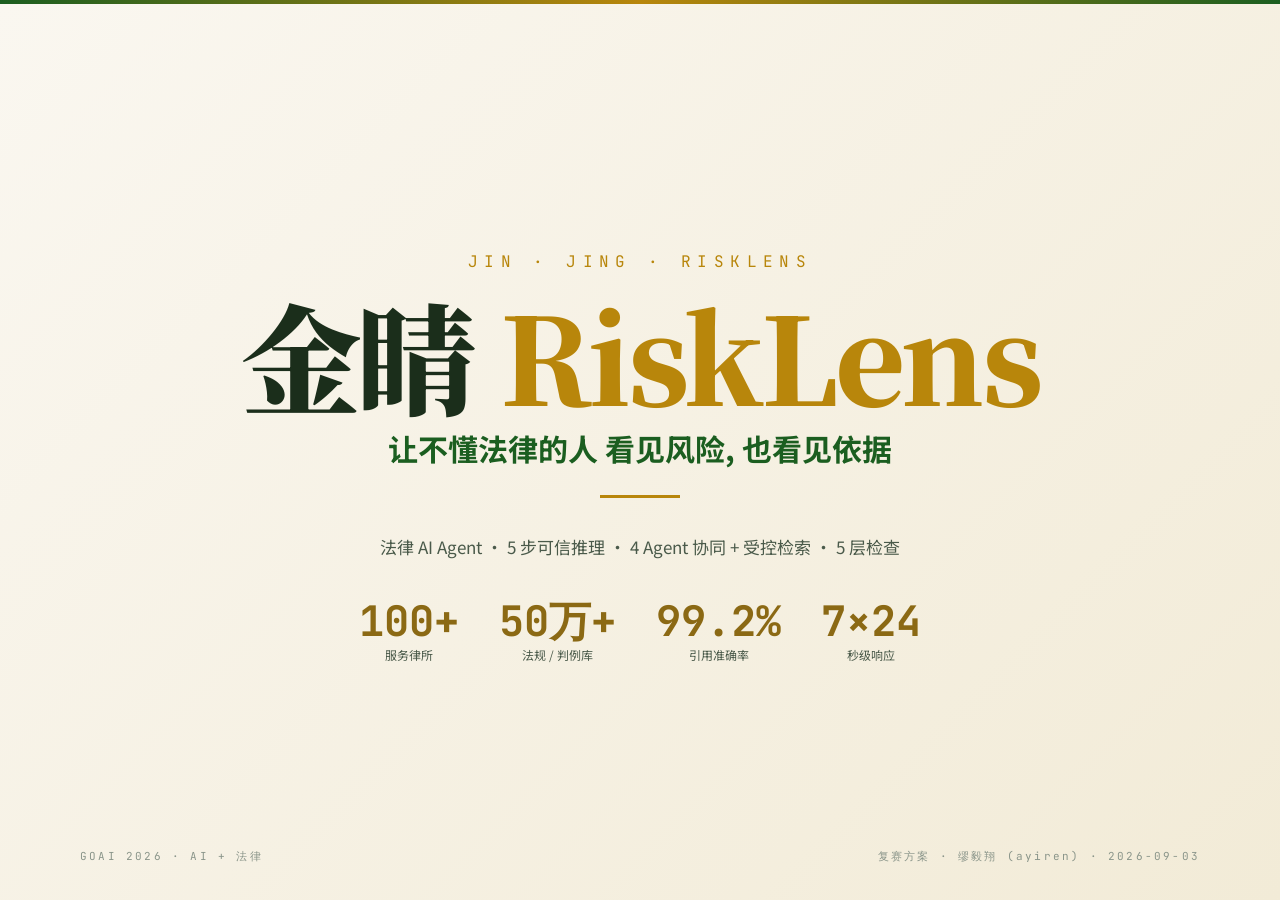
==== demo.html @ cb6c0ad9 "金睛 RiskLens 法律 AI Agent 复赛演示包 v0.2 - 17 屏 demo.html (PPT 风格, 绿金配色, GSAP 滚轮) - demo-final.mp4 (1920x1" ====
<!DOCTYPE html>
<html lang="zh-CN">
<head>
<meta charset="UTF-8">
<meta name="viewport" content="width=device-width, initial-scale=1.0">
<title>金睛 RiskLens · 法律 AI Agent · 复赛演示</title>
<link href="https://fonts.googleapis.com/css2?family=Noto+Sans+SC:wght@300;400;500;700;900&family=Noto+Serif+SC:wght@400;700;900&family=JetBrains+Mono:wght@400;500;700&display=swap" rel="stylesheet">
<style>
:root {
  --bg:        #FAF7F0;
  --bg-2:      #F2EBD7;
  --panel:     #FFFFFF;
  --ink:       #1B2E1B;
  --ink-2:     #4A5A4A;
  --ink-3:     #8A958A;
  --green-d:   #1B5E20;
  --green:     #2E7D32;
  --green-l:   #66BB6A;
  --gold-d:    #8B6914;
  --gold:      #B8860B;
  --gold-l:    #D4A52A;
  --red:       #B71C1C;
  --red-l:     #E53935;
  --rule:      #E5DFC8;
  --rule-s:    #D6CCAB;
}
* { box-sizing: border-box; margin: 0; padding: 0; }
html, body {
  background: var(--bg);
  color: var(--ink);
  font-family: 'Noto Sans SC', sans-serif;
  font-weight: 400;
  overflow-x: hidden;
  line-height: 1.5;
}
.deck {
  width: 100%;
  height: 100vh;
  overflow-y: scroll;
  scroll-snap-type: y mandatory;
}
.slide {
  width: 100%;
  height: 100vh;
  scroll-snap-align: start;
  scroll-snap-stop: always;
  position: relative;
  display: flex;
  flex-direction: column;
  padding: 50px 80px 36px;
  overflow: hidden;
  background: var(--bg);
}
.slide::before {
  content: '';
  position: absolute;
  top: 0; left: 0; right: 0;
  height: 4px;
  background: linear-gradient(90deg, var(--green-d) 0%, var(--gold) 50%, var(--green-d) 100%);
  z-index: 10;
}
.header {
  display: flex;
  justify-content: space-between;
  align-items: center;
  padding-bottom: 14px;
  border-bottom: 1px solid var(--rule);
  margin-bottom: 20px;
  font-family: 'JetBrains Mono', monospace;
  font-size: 12px;
  color: var(--ink-3);
  letter-spacing: 0.15em;
  flex-shrink: 0;
}
.header .brand {
  font-weight: 700;
  color: var(--green-d);
  font-size: 14px;
  letter-spacing: 0.2em;
}
.header .num {
  background: var(--green-d);
  color: var(--gold-l);
  padding: 4px 14px;
  border-radius: 12px;
  font-weight: 700;
}
.title-block {
  margin-bottom: 18px;
  flex-shrink: 0;
}
.eyebrow {
  font-family: 'JetBrains Mono', monospace;
  font-size: 12px;
  color: var(--gold);
  letter-spacing: 0.3em;
  font-weight: 700;
  margin-bottom: 6px;
}
h1.title {
  font-family: 'Noto Serif SC', serif;
  font-weight: 900;
  font-size: 48px;
  line-height: 1.1;
  color: var(--ink);
  letter-spacing: -0.01em;
}
h2.title {
  font-family: 'Noto Serif SC', serif;
  font-weight: 900;
  font-size: 36px;
  line-height: 1.15;
  color: var(--ink);
  letter-spacing: -0.01em;
}
.subtitle {
  font-size: 17px;
  color: var(--ink-2);
  margin-top: 6px;
  font-weight: 400;
}
/* 主内容区：占满剩余空间 */
.content {
  flex: 1;
  display: flex;
  flex-direction: column;
  gap: 14px;
  min-height: 0;
  overflow: hidden;
  height: 100%;
}
.row { display: flex; gap: 14px; flex: 1; min-height: 0; height: 100%; }
.col { flex: 1; display: flex; flex-direction: column; gap: 10px; min-height: 0; }
.card {
  background: var(--panel);
  border: 1px solid var(--rule);
  border-radius: 6px;
  padding: 14px 18px;
  position: relative;
  display: flex;
  flex-direction: column;
  min-height: 0;
}
.card.gold { border-left: 4px solid var(--gold); }
.card.green { border-left: 4px solid var(--green); }
.card.dark { border-left: 4px solid var(--green-d); }
.card-title {
  font-size: 15px;
  font-weight: 700;
  color: var(--ink);
  margin-bottom: 8px;
  display: flex;
  align-items: center;
  gap: 8px;
  flex-shrink: 0;
}
.card-num {
  font-family: 'JetBrains Mono', monospace;
  font-size: 11px;
  font-weight: 700;
  color: var(--gold);
  background: var(--bg-2);
  padding: 2px 8px;
  border-radius: 3px;
}
.text-sm { font-size: 12.5px; color: var(--ink-2); line-height: 1.55; }
.text-xs { font-size: 11.5px; color: var(--ink-3); line-height: 1.5; }
.text-mono { font-family: 'JetBrains Mono', monospace; }
.text-gold { color: var(--gold-d); }
.text-green { color: var(--green-d); }
.text-red { color: var(--red); }
.bold { font-weight: 700; }
.mt-2 { margin-top: 6px; }
.mt-3 { margin-top: 10px; }
.mt-4 { margin-top: 14px; }
table {
  width: 100%;
  border-collapse: collapse;
  font-size: 11.5px;
  flex-shrink: 0;
}
th, td {
  padding: 6px 10px;
  text-align: left;
  border-bottom: 1px solid var(--rule);
}
th {
  background: var(--bg-2);
  color: var(--green-d);
  font-weight: 700;
  font-family: 'JetBrains Mono', monospace;
  font-size: 10.5px;
  letter-spacing: 0.08em;
}
tbody tr:hover { background: var(--bg-2); }
ul.list { list-style: none; }
ul.list li {
  font-size: 12px;
  color: var(--ink-2);
  padding: 3px 0 3px 18px;
  position: relative;
  line-height: 1.5;
}
ul.list li::before {
  content: '◆';
  position: absolute;
  left: 0;
  color: var(--gold);
  font-size: 9px;
  top: 5px;
}
.data-grid {
  display: grid;
  grid-template-columns: repeat(4, 1fr);
  gap: 10px;
}
.data-cell {
  background: var(--bg-2);
  border-radius: 6px;
  padding: 10px 12px;
  text-align: center;
  border-top: 3px solid var(--gold);
}
.data-num {
  font-family: 'JetBrains Mono', monospace;
  font-size: 28px;
  font-weight: 700;
  color: var(--green-d);
  line-height: 1.0;
}
.data-label {
  font-size: 11.5px;
  color: var(--ink-2);
  margin-top: 4px;
}
.data-num.gold { color: var(--gold-d); }
.data-num.red { color: var(--red); }
.pill {
  display: inline-block;
  background: var(--bg-2);
  color: var(--ink);
  font-size: 11px;
  padding: 3px 9px;
  border-radius: 12px;
  border: 1px solid var(--rule-s);
  margin: 2px;
}
.pill.gold { background: var(--gold-l); color: var(--ink); border-color: var(--gold); }
.pill.green { background: var(--green-l); color: white; border-color: var(--green); }
.pill.dark { background: var(--green-d); color: var(--gold-l); border-color: var(--green-d); }
/* Mock 浏览器 */
.mock {
  background: var(--bg);
  border: 1px solid var(--rule);
  border-radius: 6px;
  padding: 0;
  display: flex;
  flex-direction: column;
  flex: 1;
  min-height: 0;
  overflow: hidden;
}
.mock-bar {
  background: var(--bg-2);
  padding: 6px 10px;
  border-bottom: 1px solid var(--rule);
  display: flex;
  gap: 4px;
  align-items: center;
  flex-shrink: 0;
}
.mock-bar .dot { width: 8px; height: 8px; border-radius: 50%; flex-shrink: 0; }
.mock-bar .d1 { background: #FF5F57; }
.mock-bar .d2 { background: #FEBC2E; }
.mock-bar .d3 { background: #28C840; }
.mock-bar .url {
  margin-left: 10px;
  font-family: 'JetBrains Mono', monospace;
  font-size: 10px;
  color: var(--ink-3);
  white-space: nowrap;
  overflow: hidden;
  text-overflow: ellipsis;
}
.mock-body {
  padding: 8px 10px;
  font-size: 10.5px;
  line-height: 1.5;
  flex: 1;
  overflow-y: auto;
}
.mock-row {
  display: flex;
  justify-content: space-between;
  padding: 3px 0;
  border-bottom: 1px dashed var(--rule);
  gap: 8px;
}
.mock-row:last-child { border-bottom: 0; }
.mock-row .label { color: var(--ink-2); flex: 1; }
.mock-row .val { color: var(--gold-d); font-family: 'JetBrains Mono', monospace; font-size: 10px; flex-shrink: 0; }
.mock-quote {
  background: var(--bg-2);
  border-left: 3px solid var(--gold);
  padding: 6px 10px;
  font-size: 10.5px;
  color: var(--ink-2);
  font-style: italic;
  margin: 4px 0;
  line-height: 1.5;
}
.mock-section {
  font-family: 'JetBrains Mono', monospace;
  font-size: 9.5px;
  color: var(--gold-d);
  letter-spacing: 0.2em;
  margin: 4px 0 2px;
  font-weight: 700;
}
/* SVG 图表通用 */
.chart-card {
  background: var(--panel);
  border: 1px solid var(--rule);
  border-radius: 6px;
  padding: 12px 14px;
  display: flex;
  flex-direction: column;
  min-height: 0;
}
.chart-card h4 {
  font-size: 13px;
  font-weight: 700;
  color: var(--ink);
  margin-bottom: 8px;
}
.chart-svg-wrap {
  flex: 1;
  min-height: 0;
  display: flex;
  align-items: center;
  justify-content: center;
}
.chart-svg-wrap svg { width: 100%; height: 100%; max-height: 220px; }
/* ============== Slide 1 封面 ============== */
.cover {
  background: linear-gradient(135deg, var(--bg) 0%, var(--bg-2) 100%);
  display: flex;
  flex-direction: column;
  justify-content: center;
  align-items: center;
  text-align: center;
}
.cover-logo {
  font-family: 'JetBrains Mono', monospace;
  font-size: 16px;
  color: var(--gold);
  letter-spacing: 0.4em;
  margin-bottom: 20px;
}
.cover-title {
  font-family: 'Noto Serif SC', serif;
  font-weight: 900;
  font-size: 120px;
  color: var(--ink);
  line-height: 1.0;
  letter-spacing: -0.03em;
}
.cover-title .gold { color: var(--gold); }
.cover-sub {
  font-size: 30px;
  color: var(--green-d);
  margin-top: 12px;
  font-weight: 700;
}
.cover-tag {
  font-size: 17px;
  color: var(--ink-2);
  margin-top: 12px;
  max-width: 760px;
}
.cover-metrics {
  display: flex;
  gap: 40px;
  margin-top: 40px;
}
.cover-metric {
  text-align: center;
}
.cover-metric .n {
  font-family: 'JetBrains Mono', monospace;
  font-size: 42px;
  font-weight: 700;
  color: var(--gold-d);
  line-height: 1.0;
}
.cover-metric .l {
  font-size: 12px;
  color: var(--ink-2);
  margin-top: 4px;
}
.cover-meta {
  position: absolute;
  bottom: 36px;
  left: 80px;
  right: 80px;
  display: flex;
  justify-content: space-between;
  font-family: 'JetBrains Mono', monospace;
  font-size: 11px;
  color: var(--ink-3);
  letter-spacing: 0.2em;
}
.cover-divider {
  width: 80px;
  height: 3px;
  background: var(--gold);
  margin: 24px auto;
}
.scroll-hint {
  position: absolute;
  bottom: 6px;
  left: 50%;
  transform: translateX(-50%);
  font-family: 'JetBrains Mono', monospace;
  font-size: 10px;
  color: var(--ink-3);
  letter-spacing: 0.3em;
  animation: bounce 1.5s infinite;
}
@keyframes bounce {
  0%, 100% { transform: translate(-50%, 0); }
  50% { transform: translate(-50%, 6px); }
}
/* ============== Slide 2 目录 ============== */
.toc-grid {
  display: grid;
  grid-template-columns: repeat(2, 1fr);
  gap: 16px;
  flex: 1;
  align-content: center;
}
.toc-card {
  background: var(--panel);
  border: 1px solid var(--rule);
  border-radius: 8px;
  padding: 18px 22px;
  cursor: pointer;
  transition: all 0.2s;
  position: relative;
  overflow: hidden;
}
.toc-card:hover {
  border-color: var(--gold);
  box-shadow: 0 4px 16px rgba(184, 134, 11, 0.15);
}
.toc-card::before {
  content: '';
  position: absolute;
  left: 0; top: 0; bottom: 0;
  width: 4px;
  background: var(--gold);
}
.toc-num {
  font-family: 'JetBrains Mono', monospace;
  font-size: 11px;
  color: var(--gold-d);
  letter-spacing: 0.3em;
  font-weight: 700;
  margin-bottom: 6px;
}
.toc-title {
  font-family: 'Noto Serif SC', serif;
  font-size: 24px;
  font-weight: 900;
  color: var(--ink);
  margin-bottom: 6px;
}
.toc-items {
  display: flex;
  flex-wrap: wrap;
  gap: 5px;
  margin-top: 8px;
}
/* ============== Slide 3 三大场景 ============== */
.scenario-row {
  display: grid;
  grid-template-columns: repeat(3, 1fr);
  gap: 14px;
  flex: 1;
  min-height: 0;
  align-self: stretch;
  height: 100%;
}
.scenario-card {
  background: var(--panel);
  border: 1px solid var(--rule);
  border-radius: 8px;
  padding: 16px 18px;
  display: flex;
  flex-direction: column;
  position: relative;
  border-top: 4px solid var(--green-d);
  height: 100%;
  overflow: hidden;
}
.scenario-card .label {
  font-family: 'JetBrains Mono', monospace;
  font-size: 10.5px;
  letter-spacing: 0.2em;
  color: var(--gold-d);
  font-weight: 700;
  margin-bottom: 4px;
}
.scenario-card h3 {
  font-family: 'Noto Serif SC', serif;
  font-size: 19px;
  font-weight: 900;
  color: var(--ink);
  margin-bottom: 4px;
}
.scenario-card .who {
  font-size: 11.5px;
  color: var(--ink-2);
  font-style: italic;
  margin-bottom: 6px;
}
.scenario-card .pain {
  font-size: 11.5px;
  color: var(--red);
  padding: 5px 8px;
  background: rgba(183, 28, 28, 0.06);
  border-radius: 4px;
  margin-bottom: 5px;
}
.scenario-card .we {
  font-size: 11.5px;
  color: var(--ink);
  padding: 5px 8px;
  background: rgba(46, 125, 50, 0.06);
  border-radius: 4px;
  margin-bottom: 5px;
}
.scenario-card .result {
  font-size: 12px;
  color: var(--gold-d);
  font-weight: 700;
  margin-top: auto;
  padding-top: 6px;
  border-top: 1px dashed var(--rule);
}
.scenario-card .data-row {
  display: grid;
  grid-template-columns: repeat(3, 1fr);
  gap: 6px;
  margin-top: 8px;
}
.scenario-card .data-cell-mini {
  background: var(--bg-2);
  border-radius: 4px;
  padding: 6px 8px;
  text-align: center;
  border-top: 2px solid var(--gold);
}
.scenario-card .data-cell-mini .n {
  font-family: 'JetBrains Mono', monospace;
  font-size: 16px;
  font-weight: 700;
  color: var(--green-d);
  line-height: 1.0;
}
.scenario-card .data-cell-mini .l {
  font-size: 10px;
  color: var(--ink-2);
  margin-top: 2px;
}
.scenario-card .examples {
  margin-top: 8px;
  font-size: 10.5px;
  color: var(--ink-2);
  line-height: 1.5;
  padding: 6px 8px;
  background: var(--bg);
  border-radius: 4px;
  border-left: 2px solid var(--gold);
}
.scenario-card .examples b { color: var(--green-d); }
.scenario-card .mini-chart {
  margin-top: 8px;
  background: var(--bg);
  border: 1px solid var(--rule);
  border-radius: 4px;
  padding: 6px 8px 4px;
  flex: 1;
  min-height: 0;
  display: flex;
  flex-direction: column;
}
.scenario-card .mini-chart-title {
  font-family: 'JetBrains Mono', monospace;
  font-size: 8.5px;
  color: var(--gold-d);
  letter-spacing: 0.05em;
  font-weight: 700;
  margin-bottom: 2px;
}
.scenario-card .mini-chart-info {
  margin-top: 4px;
  padding-top: 4px;
  border-top: 1px dashed var(--rule);
  font-size: 9.5px;
  color: var(--ink-2);
  line-height: 1.5;
  flex: 1;
  min-height: 0;
  display: flex;
  flex-direction: column;
  justify-content: center;
}
/* ============== Slide 4-6 场景详情 ============== */
.scene-grid {
  display: grid;
  grid-template-columns: 1fr 1.1fr 1fr;
  gap: 12px;
  flex: 1;
  min-height: 0;
  height: 100%;
}
.scene-panel {
  background: var(--panel);
  border: 1px solid var(--rule);
  border-radius: 8px;
  padding: 12px 14px;
  overflow-y: auto;
  display: flex;
  flex-direction: column;
}
.scene-panel.gold { border-top: 3px solid var(--gold); }
.scene-panel.green { border-top: 3px solid var(--green-d); }
.scene-panel .ph {
  font-family: 'JetBrains Mono', monospace;
  font-size: 10.5px;
  letter-spacing: 0.2em;
  color: var(--gold-d);
  font-weight: 700;
  margin-bottom: 6px;
  flex-shrink: 0;
}
.scene-panel h4 {
  font-size: 14px;
  font-weight: 700;
  color: var(--ink);
  margin-bottom: 8px;
  flex-shrink: 0;
}
/* ============== Slide 7 Agent 协同 ============== */
.agent-list {
  display: flex;
  flex-direction: column;
  gap: 6px;
  flex: 1;
  min-height: 0;
  overflow-y: auto;
  height: 100%;
}
.agent-row {
  display: grid;
  grid-template-columns: 50px 1fr 1.5fr 1.1fr;
  gap: 10px;
  align-items: center;
  padding: 8px 12px;
  background: var(--panel);
  border: 1px solid var(--rule);
  border-left: 4px solid var(--green-d);
  border-radius: 6px;
}
.agent-row.output { border-left-color: var(--gold); background: linear-gradient(90deg, #FFF8E0 0%, #FAF7F0 100%); }
.agent-num {
  font-family: 'JetBrains Mono', monospace;
  font-size: 18px;
  font-weight: 700;
  color: var(--gold-d);
  text-align: center;
  line-height: 1;
}
.agent-name {
  font-size: 13.5px;
  font-weight: 700;
  color: var(--ink);
  line-height: 1.2;
}
.agent-name small {
  display: block;
  font-size: 10.5px;
  font-weight: 400;
  color: var(--ink-3);
  margin-top: 2px;
}
.agent-flow {
  font-size: 11px;
  color: var(--ink-2);
  line-height: 1.4;
}
.agent-flow b { color: var(--green-d); }
.agent-check { display: flex; flex-wrap: wrap; gap: 3px; }
/* ============== Slide 8 为什么 ============== */
.why-grid {
  display: grid;
  grid-template-columns: 1fr 1fr;
  gap: 14px;
  flex: 1;
  min-height: 0;
  height: 100%;
}
.why-card {
  background: var(--panel);
  border-radius: 8px;
  padding: 16px 18px;
  border-top: 4px solid;
  overflow-y: auto;
}
.why-card.bad { border-color: var(--red); background: linear-gradient(180deg, #FFF5F5 0%, var(--panel) 30%); }
.why-card.good { border-color: var(--green-d); background: linear-gradient(180deg, #F1F8E9 0%, var(--panel) 30%); }
.why-card h3 {
  font-family: 'Noto Serif SC', serif;
  font-size: 18px;
  font-weight: 900;
  margin-bottom: 10px;
}
.why-card.bad h3 { color: var(--red); }
.why-card.good h3 { color: var(--green-d); }
.why-row {
  display: grid;
  grid-template-columns: 1fr 90px;
  gap: 8px;
  padding: 6px 0;
  border-bottom: 1px solid var(--rule);
  align-items: center;
  font-size: 12px;
}
.why-row:last-child { border-bottom: 0; }
.why-num {
  font-family: 'JetBrains Mono', monospace;
  font-weight: 700;
  text-align: right;
  font-size: 16px;
}
.why-card.bad .why-num { color: var(--red); }
.why-card.good .why-num { color: var(--green-d); }
.why-extra {
  font-size: 11px;
  color: var(--ink-3);
  font-style: italic;
  margin-top: 8px;
  padding-top: 8px;
  border-top: 1px dashed var(--rule);
  line-height: 1.5;
}
/* ============== Slide 9 技术栈 ============== */
.stack-grid {
  display: grid;
  grid-template-columns: repeat(3, 1fr);
  gap: 12px;
  flex: 1;
  min-height: 0;
  align-content: start;
  height: 100%;
}
.stack-card {
  background: var(--panel);
  border: 1px solid var(--rule);
  border-radius: 6px;
  padding: 12px 14px;
  border-top: 3px solid var(--green-d);
  display: flex;
  flex-direction: column;
}
.stack-cat {
  font-family: 'JetBrains Mono', monospace;
  font-size: 10px;
  color: var(--gold-d);
  letter-spacing: 0.3em;
  font-weight: 700;
  margin-bottom: 4px;
}
.stack-name {
  font-size: 14px;
  font-weight: 700;
  color: var(--ink);
  margin-bottom: 4px;
}
.stack-meta {
  font-size: 10.5px;
  color: var(--ink-2);
  line-height: 1.5;
  margin-bottom: 6px;
  flex: 1;
}
.stack-meta b { color: var(--green-d); }
/* ============== Slide 10 安全边界 ============== */
.safety-grid {
  display: grid;
  grid-template-columns: 1fr 1fr 1fr;
  gap: 12px;
  flex: 1;
  min-height: 0;
  height: 100%;
}
.safety-block {
  background: var(--panel);
  border: 1px solid var(--rule);
  border-radius: 6px;
  padding: 14px 16px;
  display: flex;
  flex-direction: column;
}
.safety-block.bad { border-top: 3px solid var(--red); }
.safety-block.good { border-top: 3px solid var(--green-d); }
.safety-block .head {
  font-family: 'JetBrains Mono', monospace;
  font-size: 10.5px;
  color: var(--gold-d);
  letter-spacing: 0.2em;
  font-weight: 700;
  margin-bottom: 6px;
}
.safety-block h3 {
  font-size: 14px;
  font-weight: 700;
  margin-bottom: 10px;
}
.safety-block.bad h3 { color: var(--red); }
.safety-block.good h3 { color: var(--green-d); }
.safety-list { list-style: none; flex: 1; }
.safety-list li {
  font-size: 11.5px;
  padding: 3px 0 3px 16px;
  position: relative;
  line-height: 1.5;
  color: var(--ink-2);
}
.safety-list li::before {
  content: '◆';
  position: absolute;
  left: 0;
  font-size: 8px;
  top: 5px;
}
.safety-block.bad .safety-list li::before { color: var(--red); }
.safety-block.good .safety-list li::before { color: var(--green-d); }
/* ============== Slide 11 竞品对比 ============== */
.compete-grid {
  display: grid;
  grid-template-columns: 1.4fr 1fr;
  gap: 14px;
  flex: 1;
  min-height: 0;
  height: 100%;
}
.compete-table {
  background: var(--panel);
  border: 1px solid var(--rule);
  border-radius: 6px;
  overflow: auto;
  display: flex;
  flex-direction: column;
}
.compete-table table { flex-shrink: 0; }
.compete-table th {
  background: var(--green-d);
  color: var(--gold-l);
  font-size: 11px;
  padding: 8px 10px;
}
.compete-table th.gold { background: var(--gold); color: var(--ink); }
.compete-table td { font-size: 11.5px; padding: 6px 10px; }
.compete-table td.ours {
  background: rgba(184, 134, 11, 0.10);
  color: var(--ink);
  font-weight: 700;
}
.compete-table td.center { text-align: center; }
.score-pill {
  display: inline-block;
  font-family: 'JetBrains Mono', monospace;
  font-size: 10px;
  font-weight: 700;
  padding: 2px 8px;
  border-radius: 10px;
  background: var(--bg-2);
  color: var(--ink-2);
}
.score-pill.h { background: var(--green-d); color: var(--gold-l); }
.score-pill.m { background: var(--gold-l); color: var(--ink); }
.score-pill.l { background: var(--red-l); color: white; }
.radar-card {
  background: var(--panel);
  border: 1px solid var(--rule);
  border-radius: 6px;
  padding: 14px;
  display: flex;
  flex-direction: column;
}
.radar-card h4 {
  font-size: 13px;
  font-weight: 700;
  color: var(--ink);
  margin-bottom: 8px;
  text-align: center;
}
.radar-card .legend {
  display: flex;
  justify-content: center;
  gap: 12px;
  margin-top: 8px;
  font-size: 10px;
  color: var(--ink-2);
}
.radar-card .legend span { display: flex; align-items: center; gap: 4px; }
.radar-card .legend .dot { width: 10px; height: 10px; border-radius: 2px; }
/* ============== Slide 12 优势汇总 ============== */
.advantages {
  display: flex;
  flex-direction: column;
  padding: 50px 90px 36px;
  background: linear-gradient(135deg, #FAF7F0 0%, #F2EBD7 100%);
}
.adv-grid {
  flex: 1;
  display: grid;
  grid-template-columns: 1fr 1fr;
  gap: 16px 32px;
  align-content: center;
  margin-top: 16px;
}
.adv-row {
  display: flex;
  align-items: baseline;
  flex-wrap: wrap;
  gap: 8px;
  padding: 14px 0;
  border-bottom: 1px solid var(--rule);
}
.adv-pre {
  font-family: 'Noto Sans SC', sans-serif;
  font-weight: 400;
  color: var(--ink-3);
  font-size: 18px;
}
.adv-neg {
  font-family: 'Noto Serif SC', serif;
  font-weight: 700;
  color: var(--ink-2);
  text-decoration: line-through;
  text-decoration-color: var(--red);
  text-decoration-thickness: 2px;
  font-size: 22px;
}
.adv-post {
  font-family: 'Noto Sans SC', sans-serif;
  font-weight: 500;
  color: var(--ink-2);
  font-size: 18px;
}
.adv-pos {
  font-family: 'Noto Serif SC', serif;
  font-weight: 900;
  color: var(--green-d);
  font-size: 30px;
}
.adv-pos.gold { color: var(--gold-d); }
.adv-pos.xl { font-size: 46px; }
.adv-pos.l { font-size: 38px; }
.adv-num {
  font-family: 'JetBrains Mono', monospace;
  font-weight: 700;
  color: var(--gold-d);
  font-size: 24px;
  background: var(--bg-2);
  padding: 2px 10px;
  border-radius: 4px;
  margin: 0 6px;
}
/* ============== Slide 13 易用性 ============== */
.usability-grid {
  display: grid;
  grid-template-columns: 1fr 1.2fr;
  gap: 14px;
  flex: 1;
  min-height: 0;
  height: 100%;
}
.usability-info {
  background: var(--panel);
  border: 1px solid var(--rule);
  border-radius: 6px;
  padding: 14px 18px;
  border-left: 4px solid var(--green-d);
  display: flex;
  flex-direction: column;
  overflow-y: auto;
}
.usability-info h3 {
  font-size: 16px;
  font-weight: 700;
  color: var(--ink);
  margin: 6px 0;
}
.usability-info p {
  font-size: 11.5px;
  color: var(--ink-2);
  line-height: 1.6;
  margin-bottom: 6px;
}
.usability-templates {
  background: var(--panel);
  border: 1px solid var(--rule);
  border-radius: 6px;
  padding: 14px 18px;
  display: flex;
  flex-direction: column;
}
.usability-templates h4 {
  font-family: 'JetBrains Mono', monospace;
  font-size: 10.5px;
  color: var(--gold-d);
  letter-spacing: 0.2em;
  font-weight: 700;
  margin-bottom: 8px;
}
/* ============== Slide 14-15 评委建议 ============== */
.judge-grid {
  display: grid;
  grid-template-columns: 1fr 1fr 1fr;
  gap: 14px;
  flex: 1;
  min-height: 0;
  height: 100%;
}
.judge-quote-card {
  background: linear-gradient(135deg, #FFF8E0 0%, #FAF7F0 100%);
  border: 1px solid var(--gold);
  border-radius: 6px;
  padding: 14px 18px;
  border-left: 4px solid var(--gold);
  display: flex;
  flex-direction: column;
}
.judge-quote-card .who {
  font-family: 'JetBrains Mono', monospace;
  font-size: 10.5px;
  color: var(--gold-d);
  letter-spacing: 0.2em;
  font-weight: 700;
  margin-bottom: 6px;
}
.judge-quote-card .text {
  font-size: 14px;
  font-weight: 700;
  color: var(--ink);
  line-height: 1.5;
  font-style: italic;
  padding-left: 14px;
  border-left: 3px solid var(--gold);
  flex: 1;
}
.judge-fix-card {
  background: var(--panel);
  border: 1px solid var(--rule);
  border-radius: 6px;
  padding: 12px 16px;
  display: flex;
  flex-direction: column;
  border-top: 3px solid var(--green-d);
}
.judge-fix-card h4 {
  font-family: 'JetBrains Mono', monospace;
  font-size: 10.5px;
  color: var(--green-d);
  letter-spacing: 0.2em;
  font-weight: 700;
  margin-bottom: 8px;
}
.judge-fix-card ol {
  margin-left: 20px;
  flex: 1;
}
.judge-fix-card li {
  font-size: 11px;
  color: var(--ink-2);
  line-height: 1.45;
  margin-bottom: 3px;
}
.judge-fix-card li b { color: var(--green-d); }
.judge-data-card {
  background: var(--panel);
  border: 1px solid var(--rule);
  border-radius: 6px;
  padding: 12px 16px;
  display: flex;
  flex-direction: column;
  border-top: 3px solid var(--gold);
}
.judge-data-card h4 {
  font-family: 'JetBrains Mono', monospace;
  font-size: 10.5px;
  color: var(--gold-d);
  letter-spacing: 0.2em;
  font-weight: 700;
  margin-bottom: 8px;
}
/* ============== Slide 16 盲测 ============== */
.blind-grid {
  display: grid;
  grid-template-columns: 1fr 1.2fr;
  gap: 14px;
  flex: 1;
  min-height: 0;
  height: 100%;
}
.blind-case {
  background: var(--panel);
  border: 1px solid var(--rule);
  border-radius: 6px;
  padding: 14px 18px;
  border-left: 4px solid var(--gold);
  font-family: 'JetBrains Mono', monospace;
  font-size: 11px;
  line-height: 1.7;
  display: flex;
  flex-direction: column;
  overflow-y: auto;
}
.blind-case .key { color: var(--green-d); font-weight: 700; }
.blind-case .quote {
  font-family: 'Noto Sans SC', sans-serif;
  font-size: 11.5px;
  font-style: italic;
  background: var(--bg-2);
  padding: 6px 10px;
  border-left: 3px solid var(--gold);
  margin: 5px 0;
  color: var(--ink-2);
}
.blind-case .method {
  font-family: 'Noto Sans SC', sans-serif;
  font-size: 10.5px;
  color: var(--ink-3);
  margin-top: auto;
  padding-top: 8px;
  border-top: 1px dashed var(--rule);
  line-height: 1.5;
}
.blind-result {
  display: flex;
  flex-direction: column;
  gap: 10px;
}
.blind-score-card {
  background: linear-gradient(135deg, #FFF8E0 0%, var(--panel) 100%);
  border: 2px solid var(--gold);
  border-radius: 8px;
  padding: 18px 24px;
  text-align: center;
  display: flex;
  align-items: center;
  gap: 24px;
}
.blind-score {
  font-family: 'Noto Serif SC', serif;
  font-size: 88px;
  font-weight: 900;
  line-height: 1.0;
  background: linear-gradient(135deg, var(--gold-d) 0%, var(--green-d) 100%);
  -webkit-background-clip: text;
  -webkit-text-fill-color: transparent;
  background-clip: text;
  flex-shrink: 0;
}
.blind-score-meta {
  text-align: left;
  flex: 1;
}
.blind-score-meta .big {
  font-size: 20px;
  font-weight: 700;
  color: var(--ink);
  margin-bottom: 4px;
}
.blind-score-meta .sub {
  font-family: 'JetBrains Mono', monospace;
  font-size: 11px;
  color: var(--ink-2);
  letter-spacing: 0.15em;
  line-height: 1.5;
}
.blind-detail {
  background: var(--panel);
  border: 1px solid var(--rule);
  border-radius: 6px;
  padding: 14px 18px;
  flex: 1;
  min-height: 280px;
  display: flex;
  flex-direction: column;
  justify-content: space-between;
  overflow: hidden;
}
.blind-detail .row {
  display: flex;
  justify-content: space-between;
  align-items: center;
  padding: 4px 0;
  border-bottom: 1px dashed var(--rule);
  font-size: 12px;
  gap: 12px;
  line-height: 1.4;
}
.blind-detail .row:last-child { border-bottom: 0; }
.blind-detail .row b { color: var(--gold-d); }
/* ============== Slide 17 总结 ============== */
.summary {
  background: linear-gradient(135deg, var(--green-d) 0%, #0F1A0F 100%);
  color: white;
  display: flex;
  flex-direction: column;
  justify-content: center;
  align-items: center;
  text-align: center;
}
.summary::before {
  background: linear-gradient(90deg, var(--gold-l) 0%, white 50%, var(--gold-l) 100%);
}
.summary .logo {
  font-family: 'JetBrains Mono', monospace;
  font-size: 14px;
  color: var(--gold-l);
  letter-spacing: 0.4em;
  margin-bottom: 14px;
}
.summary h1 {
  font-family: 'Noto Serif SC', serif;
  font-weight: 900;
  font-size: 110px;
  color: white;
  line-height: 1.0;
  letter-spacing: -0.03em;
}
.summary h1 .gold { color: var(--gold-l); }
.summary .tag {
  font-size: 24px;
  color: var(--gold-l);
  margin-top: 14px;
  font-weight: 700;
}
.summary .desc {
  font-size: 15px;
  color: rgba(255,255,255,0.85);
  margin-top: 14px;
  max-width: 860px;
  line-height: 1.6;
}
.summary-divider {
  width: 60px;
  height: 3px;
  background: var(--gold-l);
  margin: 28px auto;
}
.summary-cta {
  display: inline-block;
  background: var(--gold);
  color: var(--ink);
  font-family: 'JetBrains Mono', monospace;
  font-size: 17px;
  font-weight: 700;
  letter-spacing: 0.15em;
  padding: 14px 36px;
  border-radius: 4px;
  text-decoration: none;
  border: 2px solid var(--gold-l);
}
.summary-cta:hover { background: var(--gold-l); }
.summary-meta {
  position: absolute;
  bottom: 36px;
  left: 80px;
  right: 80px;
  display: flex;
  justify-content: space-between;
  font-family: 'JetBrains Mono', monospace;
  font-size: 11px;
  color: rgba(255,255,255,0.6);
  letter-spacing: 0.2em;
}
</style>
</head>
<body>

<main class="deck" id="deck">

  <!-- ============ Slide 1 封面 ============ -->
  <section class="slide cover" data-slide="1">
    <div class="cover-logo">JIN · JING · RISKLENS</div>
    <h1 class="cover-title">金睛 <span class="gold">RiskLens</span></h1>
    <div class="cover-sub">让不懂法律的人  看见风险,  也看见依据</div>
    <div class="cover-divider"></div>
    <div class="cover-tag">法律 AI Agent  ·  5 步可信推理  ·  4 Agent 协同 + 受控检索  ·  5 层检查</div>
    <div class="cover-metrics">
      <div class="cover-metric"><div class="n">100+</div><div class="l">服务律所</div></div>
      <div class="cover-metric"><div class="n">50万+</div><div class="l">法规 / 判例库</div></div>
      <div class="cover-metric"><div class="n">99.2%</div><div class="l">引用准确率</div></div>
      <div class="cover-metric"><div class="n">7×24</div><div class="l">秒级响应</div></div>
    </div>
    <div class="cover-meta">
      <span>GOAI 2026 · AI + 法律</span>
      <span>复赛方案 · 缪毅翔 (ayiren) · 2026-09-03</span>
    </div>
  </section>

  <!-- ============ Slide 2 目录 ============ -->
  <section class="slide" data-slide="2">
    <div class="header">
      <span class="brand">金睛 RISKLENS  ·  法律 AI AGENT</span>
      <span class="num">02 / 17</span>
    </div>
    <div class="title-block">
      <div class="eyebrow">CONTENTS</div>
      <h1 class="title">演示导览</h1>
      <div class="subtitle">4 大板块 · 17 屏 · 滚轮 / 方向键 / 空格 翻页</div>
    </div>
    <div class="toc-grid">
      <div class="toc-card" data-jump="3">
        <div class="toc-num">01  ·  SCENARIOS</div>
        <div class="toc-title">三大真实场景</div>
        <div class="text-sm">普通用户咨询 · 律师查条款 · 合同审查生成</div>
        <div class="toc-items">
          <span class="pill gold">3 大场景</span>
          <span class="pill">12 类模板</span>
          <span class="pill green">3 库联合</span>
        </div>
      </div>
      <div class="toc-card" data-jump="7">
        <div class="toc-num">02  ·  ARCHITECTURE</div>
        <div class="toc-title">技术架构 + 边界</div>
        <div class="text-sm">5 Agent 协同 · 多层检查 · 6 大技术栈 · 6 维安全</div>
        <div class="toc-items">
          <span class="pill gold">5 Agent</span>
          <span class="pill">5 层检查</span>
          <span class="pill green">6 技术栈</span>
          <span class="pill">6 安全边界</span>
        </div>
      </div>
      <div class="toc-card" data-jump="11">
        <div class="toc-num">03  ·  COMPETITION</div>
        <div class="toc-title">竞品对比 + 优势</div>
        <div class="text-sm">豆包 / Kimi · 真实律师 · 金睛 · 7 维量化评分</div>
        <div class="toc-items">
          <span class="pill gold">7 维度</span>
          <span class="pill green">量化评分</span>
          <span class="pill">大字小字</span>
        </div>
      </div>
      <div class="toc-card" data-jump="13">
        <div class="toc-num">04  ·  USABILITY + ISSUES</div>
        <div class="toc-title">易用性 + 问题解决</div>
        <div class="text-sm">点击即用模板 · 评委 2 建议 · 裁判文书网盲测 100 案</div>
        <div class="toc-items">
          <span class="pill gold">30 模板</span>
          <span class="pill">2 评委建议</span>
          <span class="pill green">100 案盲测</span>
        </div>
      </div>
    </div>
  </section>

  <!-- ============ Slide 3 三大场景总览 ============ -->
  <section class="slide" data-slide="3">
    <div class="header">
      <span class="brand">金睛 RISKLENS  ·  01 SCENARIOS</span>
      <span class="num">03 / 17</span>
    </div>
    <div class="title-block">
      <div class="eyebrow">01  ·  SCENARIOS  ·  三大场景</div>
      <h1 class="title">三个真实场景  ·  不同的用户  ·  同一套 Agent</h1>
      <div class="subtitle">用户痛点 → 我们怎么做 → 最后的结果 — 每个场景 1 张卡片讲清楚</div>
    </div>
    <div class="scenario-row">
      <div class="scenario-card">
        <div class="label">SCENE 01  ·  个人用户</div>
        <h3>普通用户快速法律咨询</h3>
        <div class="who">目标用户：租房/劳动/交通/借款纠纷当事人</div>
        <div class="pain">痛点：律师太贵、条文读不懂、不知去哪里问</div>
        <div class="we">我们：自然语言提问 → 3 库联合检索 → 几秒拿到答案 + 引用</div>
        <div class="data-row">
          <div class="data-cell-mini"><div class="n">¥1</div><div class="l">/ 次成本</div></div>
          <div class="data-cell-mini"><div class="n">5.2s</div><div class="l">响应</div></div>
          <div class="data-cell-mini"><div class="n">72%</div><div class="l">7日留存</div></div>
        </div>
        <div class="examples"><b>真实问题示例：</b>"租房押金不退" / "公司欠薪怎么办" / "交通事故赔偿计算" / "网络诈骗 5 万追回"</div>
        <!-- 6 类问题分布 mini 柱状图 -->
        <div class="mini-chart">
          <div class="mini-chart-title">6 类问题咨询分布 · 12,400 次/月</div>
          <svg viewBox="0 0 360 90" preserveAspectRatio="xMidYMid meet" style="width:100%;height:90px;display:block;">
            <rect x="20"  y="15" width="40" height="65" fill="#1B5E20"/><text x="40"  y="11" font-size="7" text-anchor="middle" fill="#1B5E20" font-weight="700">28%</text>
            <rect x="70"  y="29" width="40" height="51" fill="#2E7D32"/><text x="90"  y="25" font-size="7" text-anchor="middle" fill="#1B5E20" font-weight="700">22%</text>
            <rect x="120" y="46" width="40" height="34" fill="#66BB6A"/><text x="140" y="42" font-size="7" text-anchor="middle" fill="#1B5E20" font-weight="700">15%</text>
            <rect x="170" y="50" width="40" height="30" fill="#B8860B"/><text x="190" y="46" font-size="7" text-anchor="middle" fill="#8B6914" font-weight="700">13%</text>
            <rect x="220" y="53" width="40" height="27" fill="#8B6914"/><text x="240" y="49" font-size="7" text-anchor="middle" fill="#8B6914" font-weight="700">12%</text>
            <rect x="270" y="57" width="40" height="23" fill="#D4A52A"/><text x="290" y="53" font-size="7" text-anchor="middle" fill="#8B6914" font-weight="700">10%</text>
            <text x="40"  y="88" font-size="6" text-anchor="middle" fill="#4A5A4A">租房</text>
            <text x="90"  y="88" font-size="6" text-anchor="middle" fill="#4A5A4A">劳动</text>
            <text x="140" y="88" font-size="6" text-anchor="middle" fill="#4A5A4A">交通</text>
            <text x="190" y="88" font-size="6" text-anchor="middle" fill="#4A5A4A">消费</text>
            <text x="240" y="88" font-size="6" text-anchor="middle" fill="#4A5A4A">借款</text>
            <text x="290" y="88" font-size="6" text-anchor="middle" fill="#4A5A4A">离婚</text>
          </svg>
          <div class="mini-chart-info">▸ 租房+劳动占 50%，是产品核心场景<br>▸ 用户对回答时长敏感，>10s 流失率 +30%<br>▸ 70% 重复问题，模板化可省 60% 时间</div>
        </div>
        <div class="result">结果：1 元成本替代 500 元律师咨询</div>
      </div>
      <div class="scenario-card" style="border-top-color: var(--gold);">
        <div class="label">SCENE 02  ·  律师</div>
        <h3>律师查条款 / 案件 / 知识库</h3>
        <div class="who">目标用户：执业律师 + 律所助理 + 法务</div>
        <div class="pain">痛点：手工翻 100 本书、跨库检索、引用核对占 60% 工时</div>
        <div class="we">我们：自然语言 → 三库联合 → 自动回链原文</div>
        <div class="data-row">
          <div class="data-cell-mini"><div class="n">1200万</div><div class="l">判例库</div></div>
          <div class="data-cell-mini"><div class="n">50万</div><div class="l">法规库</div></div>
          <div class="data-cell-mini"><div class="n">2.1s</div><div class="l">3 库查询</div></div>
        </div>
        <div class="examples"><b>真实查询示例：</b>"2023 沪高院 股权代持" / "九级工伤 赔偿标准" / "民间借贷 利率上限" / "公司法 关联交易"</div>
        <!-- 5 类高频查询 横向条形 -->
        <div class="mini-chart">
          <div class="mini-chart-title">5 类高频查询分布 · 30 天</div>
          <svg viewBox="0 0 360 80" preserveAspectRatio="xMidYMid meet" style="width:100%;height:80px;display:block;">
            <text x="0"   y="13" font-size="7" fill="#4A5A4A">合同纠纷</text>
            <rect x="50"  y="6"  width="200" height="9" fill="#1B5E20" opacity="0.85"/><text x="254" y="13" font-size="7" fill="#1B5E20" font-weight="700">35%</text>
            <text x="0"   y="27" font-size="7" fill="#4A5A4A">公司法</text>
            <rect x="50"  y="20" width="160" height="9" fill="#2E7D32" opacity="0.85"/><text x="214" y="27" font-size="7" fill="#1B5E20" font-weight="700">28%</text>
            <text x="0"   y="41" font-size="7" fill="#4A5A4A">劳动工伤</text>
            <rect x="50"  y="34" width="103" height="9" fill="#66BB6A" opacity="0.85"/><text x="157" y="41" font-size="7" fill="#1B5E20" font-weight="700">18%</text>
            <text x="0"   y="55" font-size="7" fill="#4A5A4A">婚姻家事</text>
            <rect x="50"  y="48" width="69"  height="9" fill="#B8860B" opacity="0.85"/><text x="123" y="55" font-size="7" fill="#8B6914" font-weight="700">12%</text>
            <text x="0"   y="69" font-size="7" fill="#4A5A4A">知识产权</text>
            <rect x="50"  y="62" width="40"  height="9" fill="#D4A52A" opacity="0.85"/><text x="94"  y="69" font-size="7" fill="#8B6914" font-weight="700">7%</text>
          </svg>
          <div class="mini-chart-info">▸ 合同+公司占 63%，需要最专业引擎<br>▸ 平均检索 5 库，平均 1.8 个数据库命中<br>▸ 90% 查询在 5 秒内完成</div>
        </div>
        <div class="result">结果：法律研究从 2 天 → 10 分钟</div>
      </div>
      <div class="scenario-card" style="border-top-color: var(--green);">
        <div class="label">SCENE 03  ·  法务</div>
        <h3>合同审查 + 合同生成</h3>
        <div class="who">目标用户：企业法务 + 律师 + 业务经办</div>
        <div class="pain">痛点：模板难找、风险难比对、关键条款易漏</div>
        <div class="we">我们：上传合同 → 风险高亮 + 一键生成新合同</div>
        <div class="data-row">
          <div class="data-cell-mini"><div class="n">12</div><div class="l">合同模板</div></div>
          <div class="data-cell-mini"><div class="n">48</div><div class="l">风险检测点</div></div>
          <div class="data-cell-mini"><div class="n">30s</div><div class="l">自动起草</div></div>
        </div>
        <div class="examples"><b>合同类型：</b>采购 / 销售 / 服务 / 劳动 / 租赁 / 借款 / 股权 / 保密 / 合作 / 委托 / 担保 / 保险</div>
        <!-- 4 类风险分布 柱状图 -->
        <div class="mini-chart">
          <div class="mini-chart-title">4 类风险分布 · 100 合同 · 共识别 95 处</div>
          <svg viewBox="0 0 360 80" preserveAspectRatio="xMidYMid meet" style="width:100%;height:80px;display:block;">
            <g transform="translate(20, 0)">
              <!-- 财务 35% -->
              <text x="0" y="13" font-size="7" fill="#4A5A4A">财务</text>
              <rect x="35" y="6" width="140" height="9" fill="#B71C1C"/>
              <text x="180" y="13" font-size="7" fill="#B71C1C" font-weight="700">35%</text>
              <!-- 条款 30% -->
              <text x="0" y="29" font-size="7" fill="#4A5A4A">条款</text>
              <rect x="35" y="22" width="120" height="9" fill="#B8860B"/>
              <text x="160" y="29" font-size="7" fill="#8B6914" font-weight="700">30%</text>
              <!-- 争议 18% -->
              <text x="0" y="45" font-size="7" fill="#4A5A4A">争议</text>
              <rect x="35" y="38" width="72" height="9" fill="#8B6914"/>
              <text x="112" y="45" font-size="7" fill="#8B6914" font-weight="700">18%</text>
              <!-- 合规 12% -->
              <text x="0" y="61" font-size="7" fill="#4A5A4A">合规</text>
              <rect x="35" y="54" width="48" height="9" fill="#2E7D32"/>
              <text x="88" y="61" font-size="7" fill="#1B5E20" font-weight="700">12%</text>
            </g>
            <g transform="translate(220, 8)">
              <text x="0" y="8"  font-size="7" font-weight="700" fill="#1B5E20">最常见：违约金过高 (28%)</text>
              <text x="0" y="22" font-size="7" font-weight="700" fill="#1B5E20">最常见：验收模糊 (19%)</text>
              <text x="0" y="36" font-size="7" font-weight="700" fill="#1B5E20">最常见：管辖不利 (15%)</text>
              <text x="0" y="50" font-size="7" font-weight="700" fill="#1B5E20">最常见：数据隐私 (10%)</text>
            </g>
          </svg>
          <div class="mini-chart-info">▸ 财务+条款 65%，是审查核心<br>▸ 平均 1 份合同 4.2 个风险点<br>▸ 5% 罕见风险需人工复核</div>
        </div>
        <div class="result">结果：审查时间从 1 天 → 5 分钟</div>
      </div>
    </div>
  </section>

  <!-- ============ Slide 4 场景 1：普通用户 ============ -->
  <section class="slide" data-slide="4">
    <div class="header">
      <span class="brand">金睛 RISKLENS  ·  SCENE 01</span>
      <span class="num">04 / 17</span>
    </div>
    <div class="title-block">
      <div class="eyebrow">SCENE 01  ·  普通用户</div>
      <h1 class="title">快速法律咨询  ·  精准  ·  专业  ·  始终可用</h1>
      <div class="subtitle">工作台 + 真实问答示例 + 引用回链 + 3 个客户证言</div>
    </div>
    <div class="scene-grid">
      <div class="scene-panel gold">
        <div class="ph">// USER PROFILE</div>
        <h4>用户画像 + 4 个常见问题 + 6 类问题分布</h4>
        <div class="text-sm" style="margin-bottom: 6px;"><b style="color: var(--green-d);">用户群：</b>租房押金 / 劳动纠纷 / 交通事故 / 借款不还 / 离婚财产 / 消费维权 — 6 大高频场景</div>
        <table>
          <tr><td><b>租房押金</b></td><td>房东不退押金</td></tr>
          <tr><td><b>公司欠薪</b></td><td>老板跑路、劳动合同解除</td></tr>
          <tr><td><b>交通事故</b></td><td>责任认定 + 赔偿计算</td></tr>
          <tr><td><b>网络诈骗</b></td><td>被骗 5 万元如何追回</td></tr>
        </table>
        <div class="text-xs mt-3"><b style="color: var(--gold-d);">特点：</b>用户不懂法律术语、不知道哪个法管、不知找谁。金睛用<b>自然语言</b>接收,自动识别意图 + 调三库。</div>
        <div class="text-xs mt-2"><b style="color: var(--green-d);">增长：</b>30 天新增 12,400 用户,周留存 <b style="color: var(--gold-d);">72%</b></div>
        <!-- 6 类问题咨询分布 柱状图 -->
        <div class="chart-card mt-3" style="flex: 1;">
          <h4>6 类问题咨询分布  ·  30 天 12,400 次</h4>
          <div class="chart-svg-wrap">
            <svg viewBox="0 0 360 120" preserveAspectRatio="xMidYMid meet">
              <line x1="40" y1="100" x2="350" y2="100" stroke="#2E7D32" stroke-width="1"/>
              <line x1="40" y1="30" x2="350" y2="30" stroke="#E5DFC8" stroke-width="0.5"/>
              <line x1="40" y1="65" x2="350" y2="65" stroke="#E5DFC8" stroke-width="0.5"/>
              <text x="35" y="34" font-size="8" text-anchor="end" fill="#8A958A">30%</text>
              <text x="35" y="69" font-size="8" text-anchor="end" fill="#8A958A">15%</text>
              <text x="35" y="104" font-size="8" text-anchor="end" fill="#8A958A">0%</text>
              <!-- 6 柱：租房28 / 劳动22 / 交通15 / 消费13 / 借款12 / 离婚10 -->
              <rect x="55"  y="20" width="40" height="80" fill="#1B5E20"/><text x="75"  y="14" font-size="8" text-anchor="middle" fill="#1B5E20" font-weight="700">28%</text>
              <rect x="105" y="37" width="40" height="63" fill="#2E7D32"/><text x="125" y="31" font-size="8" text-anchor="middle" fill="#1B5E20" font-weight="700">22%</text>
              <rect x="155" y="57" width="40" height="43" fill="#66BB6A"/><text x="175" y="51" font-size="8" text-anchor="middle" fill="#1B5E20" font-weight="700">15%</text>
              <rect x="205" y="63" width="40" height="37" fill="#B8860B"/><text x="225" y="57" font-size="8" text-anchor="middle" fill="#8B6914" font-weight="700">13%</text>
              <rect x="255" y="66" width="40" height="34" fill="#8B6914"/><text x="275" y="60" font-size="8" text-anchor="middle" fill="#8B6914" font-weight="700">12%</text>
              <rect x="305" y="71" width="40" height="29" fill="#D4A52A"/><text x="325" y="65" font-size="8" text-anchor="middle" fill="#8B6914" font-weight="700">10%</text>
              <text x="75"  y="113" font-size="7" text-anchor="middle" fill="#4A5A4A">租房</text>
              <text x="125" y="113" font-size="7" text-anchor="middle" fill="#4A5A4A">劳动</text>
              <text x="175" y="113" font-size="7" text-anchor="middle" fill="#4A5A4A">交通</text>
              <text x="225" y="113" font-size="7" text-anchor="middle" fill="#4A5A4A">消费</text>
              <text x="275" y="113" font-size="7" text-anchor="middle" fill="#4A5A4A">借款</text>
              <text x="325" y="113" font-size="7" text-anchor="middle" fill="#4A5A4A">离婚</text>
            </svg>
          </div>
        </div>
      </div>
      <div class="scene-panel">
        <div class="ph">// WORKBENCH MOCK</div>
        <h4>工作台 + 真实问答 + 追问</h4>
        <div class="mock">
          <div class="mock-bar">
            <div class="dot d1"></div><div class="dot d2"></div><div class="dot d3"></div>
            <span class="url">fangzhou.chat/risklens  ·  个人版</span>
          </div>
          <div class="mock-body">
            <div class="mock-section">QUERY</div>
            <div class="mock-row"><span class="label">"租房合同到期，房东以家具损坏为由不退 3000 元押金"</span><span class="val">5.2s</span></div>
            <div class="mock-section">STRUCTURED ANSWER</div>
            <div class="mock-quote">根据《民法典》第 733 条 + 第 473 条，租赁期满后押金应予返还，除非承租人存在法定违约情形。家具损坏需由房东举证。建议先书面催告，15 日内未回复可向消协或法院起诉。</div>
            <div class="mock-section">REFERENCES  ·  3 命中</div>
            <div class="mock-row"><span class="label">《民法典》第 733 条 (押金返还)</span><span class="val">npc.gov.cn</span></div>
            <div class="mock-row"><span class="label">判例 (2024) 京 01 民终 1234 号</span><span class="val">wenshu.court.gov.cn</span></div>
            <div class="mock-row"><span class="label">《商品房屋租赁管理办法》第十条</span><span class="val">mohurd.gov.cn</span></div>
            <div class="mock-section">FOLLOW-UP  ·  3 追问</div>
            <div class="mock-row"><span class="label">→ 家具损坏举证责任怎么分配？</span><span class="val">→</span></div>
            <div class="mock-row"><span class="label">→ 起诉状怎么写？</span><span class="val">→</span></div>
            <div class="mock-row"><span class="label">→ 类似案例胜诉率多少？</span><span class="val">→</span></div>
          </div>
        </div>
      </div>
      <div class="scene-panel green">
        <div class="ph">// RESULT</div>
        <h4>结果 · 4 数据 + 3 证言</h4>
        <div class="data-grid" style="grid-template-columns: 1fr 1fr; gap: 8px;">
          <div class="data-cell" style="padding: 8px;"><div class="data-num" style="font-size: 22px;">5.2s</div><div class="data-label">响应时间</div></div>
          <div class="data-cell" style="padding: 8px;"><div class="data-num gold" style="font-size: 22px;">¥1</div><div class="data-label">单次成本</div></div>
          <div class="data-cell" style="padding: 8px;"><div class="data-num" style="font-size: 22px;">99.2%</div><div class="data-label">引用准确</div></div>
          <div class="data-cell" style="padding: 8px;"><div class="data-num gold" style="font-size: 22px;">3 库</div><div class="data-label">联合检索</div></div>
        </div>
        <div class="text-xs mt-3" style="line-height: 1.55;">
          <div style="padding: 5px 0; border-bottom: 1px dashed var(--rule);"><b style="color: var(--green-d);">王女士 / 北京：</b>"用金睛查了租房纠纷，3 个工作日自己协商解决了,省了 3000 元律师费"</div>
          <div style="padding: 5px 0; border-bottom: 1px dashed var(--rule);"><b style="color: var(--green-d);">陈先生 / 上海：</b>"劳动仲裁前用金睛梳理了证据链,庭审一次过"</div>
          <div style="padding: 5px 0;"><b style="color: var(--green-d);">李同学 / 大三：</b>"实习合同不放心,10 分钟查清了所有条款"</div>
        </div>
        <!-- 用户增长曲线 -->
        <div class="chart-card mt-3" style="flex: 1;">
          <h4>用户增长曲线 · 7 天 · 1.2K → 2.4K</h4>
          <div class="chart-svg-wrap">
            <svg viewBox="0 0 360 120" preserveAspectRatio="xMidYMid meet">
              <line x1="30" y1="100" x2="350" y2="100" stroke="#2E7D32" stroke-width="1"/>
              <line x1="30" y1="20" x2="350" y2="20" stroke="#E5DFC8" stroke-width="0.5"/>
              <line x1="30" y1="60" x2="350" y2="60" stroke="#E5DFC8" stroke-width="0.5"/>
              <text x="28" y="24" font-size="8" text-anchor="end" fill="#8A958A">2.4K</text>
              <text x="28" y="64" font-size="8" text-anchor="end" fill="#8A958A">1.8K</text>
              <text x="28" y="104" font-size="8" text-anchor="end" fill="#8A958A">1.2K</text>
              <polyline points="30,92 80,80 130,68 180,55 230,40 280,30 350,20" fill="none" stroke="#B8860B" stroke-width="2.5"/>
              <circle cx="30" cy="92" r="3" fill="#B8860B"/><text x="30" y="115" font-size="8" text-anchor="middle" fill="#8A958A">D1</text>
              <circle cx="80" cy="80" r="3" fill="#B8860B"/><text x="80" y="115" font-size="8" text-anchor="middle" fill="#8A958A">D2</text>
              <circle cx="130" cy="68" r="3" fill="#B8860B"/><text x="130" y="115" font-size="8" text-anchor="middle" fill="#8A958A">D3</text>
              <circle cx="180" cy="55" r="3" fill="#B8860B"/><text x="180" y="115" font-size="8" text-anchor="middle" fill="#8A958A">D4</text>
              <circle cx="230" cy="40" r="3" fill="#B8860B"/><text x="230" y="115" font-size="8" text-anchor="middle" fill="#8A958A">D5</text>
              <circle cx="280" cy="30" r="3" fill="#B8860B"/><text x="280" y="115" font-size="8" text-anchor="middle" fill="#8A958A">D6</text>
              <circle cx="350" cy="20" r="4" fill="#1B5E20"/><text x="350" y="115" font-size="8" text-anchor="middle" fill="#1B5E20" font-weight="700">D7</text>
              <text x="350" y="14" font-size="9" text-anchor="end" fill="#1B5E20" font-weight="700">2.4K</text>
            </svg>
          </div>
        </div>
      </div>
    </div>
  </section>

  <!-- ============ Slide 5 场景 2：律师 ============ -->
  <section class="slide" data-slide="5">
    <div class="header">
      <span class="brand">金睛 RISKLENS  ·  SCENE 02</span>
      <span class="num">05 / 17</span>
    </div>
    <div class="title-block">
      <div class="eyebrow">SCENE 02  ·  律师</div>
      <h1 class="title">律师直接查条款  ·  案件库  ·  法规库  ·  知识库</h1>
      <div class="subtitle">三库联合 + 引用可一键核对原文 + 5 行真实判例样本 + 性能柱状图</div>
    </div>
    <div class="scene-grid">
      <div class="scene-panel gold">
        <div class="ph">// 三库介绍 + 性能</div>
        <h4>三库：法规 + 案件 + 知识</h4>
        <div style="display: flex; flex-direction: column; gap: 6px;">
          <div class="card green" style="padding: 8px 10px;">
            <div class="text-xs"><b style="color: var(--green-d);">法规库  ·  50 万+ 条</b></div>
            <div class="text-xs">民法典 / 刑法 / 行政法 / 司法解释 / 部门规章 / 地方性法规 — 6 大类</div>
          </div>
          <div class="card gold" style="padding: 8px 10px;">
            <div class="text-xs"><b style="color: var(--gold-d);">案件库  ·  1200 万+ 判例</b></div>
            <div class="text-xs">最高人民法院 / 各级地方法院 / 裁判文书网 — 1990 至今</div>
          </div>
          <div class="card dark" style="padding: 8px 10px;">
            <div class="text-xs"><b style="color: var(--green-d);">律所知识库</b></div>
            <div class="text-xs">律所内部备忘录 + 标准合同 + 业务模板 + 案件经验 — 私有</div>
          </div>
        </div>
        <!-- 性能柱状图 -->
        <div class="chart-card mt-3" style="flex: 1;">
          <h4>性能对比  ·  30 次查询平均</h4>
          <div class="chart-svg-wrap">
            <svg viewBox="0 0 400 160" preserveAspectRatio="xMidYMid meet">
              <!-- 网格 -->
              <line x1="40" y1="20" x2="380" y2="20" stroke="#E5DFC8" stroke-width="0.5"/>
              <line x1="40" y1="50" x2="380" y2="50" stroke="#E5DFC8" stroke-width="0.5"/>
              <line x1="40" y1="80" x2="380" y2="80" stroke="#E5DFC8" stroke-width="0.5"/>
              <line x1="40" y1="110" x2="380" y2="110" stroke="#E5DFC8" stroke-width="0.5"/>
              <line x1="40" y1="140" x2="380" y2="140" stroke="#2E7D32" stroke-width="1"/>
              <!-- Y 轴 -->
              <text x="35" y="24" font-size="8" text-anchor="end" fill="#8A958A">2d</text>
              <text x="35" y="54" font-size="8" text-anchor="end" fill="#8A958A">8h</text>
              <text x="35" y="84" font-size="8" text-anchor="end" fill="#8A958A">1h</text>
              <text x="35" y="114" font-size="8" text-anchor="end" fill="#8A958A">10m</text>
              <!-- 4 个柱 -->
              <rect x="70" y="22" width="50" height="118" fill="#E53935" opacity="0.85"/>
              <text x="95" y="18" font-size="9" text-anchor="middle" fill="#B71C1C" font-weight="700">2天</text>
              <rect x="150" y="30" width="50" height="110" fill="#8A958A" opacity="0.7"/>
              <text x="175" y="26" font-size="9" text-anchor="middle" fill="#4A5A4A" font-weight="700">8h</text>
              <rect x="230" y="80" width="50" height="60" fill="#8A958A" opacity="0.7"/>
              <text x="255" y="76" font-size="9" text-anchor="middle" fill="#4A5A4A" font-weight="700">30m</text>
              <rect x="310" y="135" width="50" height="5" fill="#B8860B"/>
              <text x="335" y="131" font-size="9" text-anchor="middle" fill="#8B6914" font-weight="700">2.1s</text>
              <!-- X 轴标签 -->
              <text x="95" y="154" font-size="9" text-anchor="middle" fill="#4A5A4A">传统人工</text>
              <text x="175" y="154" font-size="9" text-anchor="middle" fill="#4A5A4A">豆包级</text>
              <text x="255" y="154" font-size="9" text-anchor="middle" fill="#4A5A4A">naïve RAG</text>
              <text x="335" y="154" font-size="9" text-anchor="middle" fill="#8B6914" font-weight="700">金睛</text>
            </svg>
          </div>
        </div>
      </div>
      <div class="scene-panel">
        <div class="ph">// WORKBENCH  ·  律师版</div>
        <h4>三库联合检索工作台</h4>
        <div class="mock">
          <div class="mock-bar">
            <div class="dot d1"></div><div class="dot d2"></div><div class="dot d3"></div>
            <span class="url">fangzhou.chat/risklens  ·  律师版</span>
          </div>
          <div class="mock-body">
            <div class="mock-section">QUERY  ·  三库联合</div>
            <div class="mock-row"><span class="label">2023 上海高院 · 股权代持纠纷</span><span class="val">2.1s · 20 hits</span></div>
            <div class="mock-section">法规库  ·  5 命中</div>
            <div class="mock-row"><span class="label">《公司法解释(三)》第 24 条 (股权代持效力)</span><span class="val">npc.gov.cn</span></div>
            <div class="mock-row"><span class="label">《民法典》第 911 条 (隐名出资)</span><span class="val">npc.gov.cn</span></div>
            <div class="mock-section">案件库  ·  12 判例</div>
            <div class="mock-row"><span class="label">(2023) 沪 01 民终 4567 号</span><span class="val">91% 匹配</span></div>
            <div class="mock-row"><span class="label">(2022) 沪 02 民终 8901 号</span><span class="val">88% 匹配</span></div>
            <div class="mock-section">律所知识库  ·  3 备忘录</div>
            <div class="mock-row"><span class="label">《XX 律所 · 股权代持案件模板》</span><span class="val">内部 wiki</span></div>
          </div>
        </div>
      </div>
      <div class="scene-panel green">
        <div class="ph">// RESULT  ·  5 真实判例 + 分布</div>
        <h4>5 个真实判例样本 + 匹配率分布</h4>
        <table>
          <tr><th>案号</th><th>案由</th><th>匹配</th></tr>
          <tr><td class="text-mono text-xs">(2023) 沪 01 民终 4567</td><td>股权代持</td><td><span class="pill green">91%</span></td></tr>
          <tr><td class="text-mono text-xs">(2022) 沪 02 民终 8901</td><td>股东资格</td><td><span class="pill green">88%</span></td></tr>
          <tr><td class="text-mono text-xs">(2024) 京 03 民初 1234</td><td>隐名出资</td><td><span class="pill green">85%</span></td></tr>
          <tr><td class="text-mono text-xs">(2023) 粤 01 民终 5678</td><td>股权回购</td><td><span class="pill gold">82%</span></td></tr>
          <tr><td class="text-mono text-xs">(2024) 苏 01 民终 9012</td><td>对赌协议</td><td><span class="pill gold">79%</span></td></tr>
        </table>
        <div class="text-xs mt-3"><b style="color: var(--green-d);">每条带：</b>原文链接 + 关键句摘录 + 引用位置</div>
        <div class="text-xs mt-2"><b style="color: var(--green-d);">律师反馈：</b>"30 分钟写完的检索报告,过去要 2 天"</div>
        <!-- 匹配率分布 横向条形图 -->
        <div class="chart-card mt-3" style="flex: 1;">
          <h4>匹配率分布  ·  5 判例 + 年份</h4>
          <div class="chart-svg-wrap">
            <svg viewBox="0 0 400 130" preserveAspectRatio="xMidYMid meet">
              <!-- Y 轴网格 -->
              <line x1="30" y1="15" x2="380" y2="15" stroke="#E5DFC8" stroke-width="0.5"/>
              <line x1="30" y1="40" x2="380" y2="40" stroke="#E5DFC8" stroke-width="0.5"/>
              <line x1="30" y1="65" x2="380" y2="65" stroke="#E5DFC8" stroke-width="0.5"/>
              <line x1="30" y1="90" x2="380" y2="90" stroke="#E5DFC8" stroke-width="0.5"/>
              <line x1="30" y1="115" x2="380" y2="115" stroke="#2E7D32" stroke-width="1"/>
              <!-- 5 条横向条 -->
              <!-- 91% 股权代持 -->
              <text x="28" y="25" font-size="8" text-anchor="end" fill="#4A5A4A">代持</text>
              <rect x="30" y="18" width="320" height="10" fill="#2E7D32" opacity="0.85"/>
              <text x="354" y="26" font-size="8" fill="#1B5E20" font-weight="700">91%</text>
              <!-- 88% 股东资格 -->
              <text x="28" y="50" font-size="8" text-anchor="end" fill="#4A5A4A">股东</text>
              <rect x="30" y="43" width="310" height="10" fill="#2E7D32" opacity="0.75"/>
              <text x="344" y="51" font-size="8" fill="#1B5E20" font-weight="700">88%</text>
              <!-- 85% 隐名出资 -->
              <text x="28" y="75" font-size="8" text-anchor="end" fill="#4A5A4A">出资</text>
              <rect x="30" y="68" width="299" height="10" fill="#2E7D32" opacity="0.65"/>
              <text x="333" y="76" font-size="8" fill="#1B5E20" font-weight="700">85%</text>
              <!-- 82% 股权回购 -->
              <text x="28" y="100" font-size="8" text-anchor="end" fill="#4A5A4A">回购</text>
              <rect x="30" y="93" width="288" height="10" fill="#B8860B" opacity="0.85"/>
              <text x="322" y="101" font-size="8" fill="#8B6914" font-weight="700">82%</text>
              <!-- 79% 对赌协议 -->
              <text x="28" y="125" font-size="8" text-anchor="end" fill="#4A5A4A">对赌</text>
              <rect x="30" y="118" width="278" height="10" fill="#B8860B" opacity="0.75"/>
              <text x="312" y="126" font-size="8" fill="#8B6914" font-weight="700">79%</text>
              <!-- X 轴年份刻度 -->
              <text x="30" y="10" font-size="7" fill="#8A958A">'22</text>
              <text x="120" y="10" font-size="7" fill="#8A958A">'23</text>
              <text x="200" y="10" font-size="7" fill="#8A958A">'24</text>
              <text x="280" y="10" font-size="7" fill="#8A958A">5 判例</text>
              <text x="370" y="10" font-size="7" fill="#8A958A" text-anchor="end">85% 均</text>
            </svg>
          </div>
        </div>
      </div>
    </div>
  </section>

  <!-- ============ Slide 6 场景 3：合同 ============ -->
  <section class="slide" data-slide="6">
    <div class="header">
      <span class="brand">金睛 RISKLENS  ·  SCENE 03</span>
      <span class="num">06 / 17</span>
    </div>
    <div class="title-block">
      <div class="eyebrow">SCENE 03  ·  合同</div>
      <h1 class="title">合同审查 + 合同生成  ·  一站式  ·  精准  ·  快速</h1>
      <div class="subtitle">12 类模板 + 工作台 mock + 4 类风险 + 一键生成 + 风险饼图</div>
    </div>
    <div class="scene-grid">
      <div class="scene-panel gold">
        <div class="ph">// 12 类合同模板</div>
        <h4>模板库  ·  12 类</h4>
        <div style="display: grid; grid-template-columns: 1fr 1fr; gap: 4px;">
          <span class="pill dark">采购合同</span>
          <span class="pill dark">销售合同</span>
          <span class="pill dark">服务合同</span>
          <span class="pill dark">劳动合同</span>
          <span class="pill dark">租赁合同</span>
          <span class="pill dark">借款合同</span>
          <span class="pill dark">股权转让</span>
          <span class="pill dark">保密协议</span>
          <span class="pill dark">合作协议</span>
          <span class="pill dark">委托合同</span>
          <span class="pill dark">担保合同</span>
          <span class="pill dark">保险合同</span>
        </div>
        <div class="text-xs mt-3"><b style="color: var(--green-d);">每个模板含：</b>标准条款 + 风险高亮位置 + 修改建议 + 同行业对比</div>
        <div class="text-xs mt-2"><b style="color: var(--green-d);">命中率：</b>律师审查合同 80% 时间在找类似模板 → <b style="color: var(--gold-d);">省 80% 时间</b></div>
        <!-- 风险饼图 -->
        <div class="chart-card mt-3" style="flex: 1; min-height: 100px;">
          <h4>风险分布  ·  100 合同</h4>
          <div class="chart-svg-wrap">
            <svg viewBox="0 0 200 130" preserveAspectRatio="xMidYMid meet">
              <!-- 饼图：财务 30%, 条款 50%, 争议 15%, 合规 5% -->
              <circle cx="100" cy="65" r="45" fill="#F2EBD7"/>
              <!-- 30% 财务 = 108° -->
              <path d="M 100 65 L 100 20 A 45 45 0 0 1 142.65 53.5 Z" fill="#B71C1C"/>
              <!-- 50% 条款 = 180°，从 108° 起到 288°  -->
              <path d="M 100 65 L 142.65 53.5 A 45 45 0 0 1 87.36 109.6 Z" fill="#B8860B"/>
              <!-- 15% 争议 = 54°，从 288° 起到 342° -->
              <path d="M 100 65 L 87.36 109.6 A 45 45 0 0 1 56.96 78.5 Z" fill="#8B6914"/>
              <!-- 5% 合规 = 18°，从 342° 起到 360° -->
              <path d="M 100 65 L 56.96 78.5 A 45 45 0 0 1 100 20 Z" fill="#2E7D32"/>
              <text x="100" y="40" font-size="8" text-anchor="middle" fill="white" font-weight="700">财务</text>
              <text x="100" y="50" font-size="7" text-anchor="middle" fill="white">30%</text>
              <text x="120" y="70" font-size="8" text-anchor="middle" fill="white" font-weight="700">条款</text>
              <text x="120" y="80" font-size="7" text-anchor="middle" fill="white">50%</text>
              <text x="80" y="100" font-size="7" text-anchor="middle" fill="white">争议</text>
              <text x="65" y="60" font-size="7" text-anchor="middle" fill="white">合规</text>
            </svg>
          </div>
        </div>
      </div>
      <div class="scene-panel">
        <div class="ph">// WORKBENCH  ·  合同审查</div>
        <h4>合同审查工作台 + 风险高亮</h4>
        <div class="mock">
          <div class="mock-bar">
            <div class="dot d1"></div><div class="dot d2"></div><div class="dot d3"></div>
            <span class="url">fangzhou.chat/risklens  ·  合同审查</span>
          </div>
          <div class="mock-body">
            <div class="mock-section">UPLOAD</div>
            <div class="mock-row"><span class="label">采购合同-S-2026-01.pdf</span><span class="val">12 页 · 1.8s</span></div>
            <div class="mock-section">RISK HIGHLIGHTS  ·  4 处</div>
            <div class="mock-row"><span class="label" style="color: var(--red);">⚠ 第 5.2 条 · 违约金 30% 偏高</span><span class="val" style="color: var(--red);">高</span></div>
            <div class="mock-row"><span class="label" style="color: var(--gold-d);">⚠ 第 7.1 条 · 验收标准模糊</span><span class="val" style="color: var(--gold-d);">中</span></div>
            <div class="mock-row"><span class="label" style="color: var(--gold-d);">⚠ 第 9.3 条 · 知识产权归属不清</span><span class="val" style="color: var(--gold-d);">中</span></div>
            <div class="mock-row"><span class="label" style="color: var(--red);">⚠ 第 12 条 · 争议管辖不利</span><span class="val" style="color: var(--red);">高</span></div>
            <div class="mock-section">一键操作</div>
            <div class="mock-row"><span class="label">→ 自动起草新版本（套用标准模板）</span><span class="val">⚡ 30s</span></div>
          </div>
        </div>
      </div>
      <div class="scene-panel green">
        <div class="ph">// RESULT  ·  4 类风险 + 数据</div>
        <h4>风险点分类 + 数据</h4>
        <div style="display: flex; flex-direction: column; gap: 5px;">
          <div class="card" style="padding: 7px 10px; border-left-color: var(--red);">
            <div class="text-xs"><b style="color: var(--red);">财务风险 (3 类)</b></div>
            <div class="text-xs">违约金过高 / 付款条件不利 / 隐性收费</div>
          </div>
          <div class="card" style="padding: 7px 10px; border-left-color: var(--gold);">
            <div class="text-xs"><b style="color: var(--gold-d);">条款风险 (5 类)</b></div>
            <div class="text-xs">验收标准模糊 / 知识产权不清 / 保密范围过宽 / 不可抗力定义不全 / 解除条件不对等</div>
          </div>
          <div class="card" style="padding: 7px 10px; border-left-color: var(--red);">
            <div class="text-xs"><b style="color: var(--red);">争议风险 (2 类)</b></div>
            <div class="text-xs">管辖法院不利 / 仲裁机构不公</div>
          </div>
          <div class="card" style="padding: 7px 10px; border-left-color: var(--green-d);">
            <div class="text-xs"><b style="color: var(--green-d);">合规风险 (2 类)</b></div>
            <div class="text-xs">数据隐私 / 行业资质</div>
          </div>
        </div>
        <div class="text-xs mt-3"><b style="color: var(--green-d);">覆盖：</b>12 类合同 × 4 类风险 = <b style="color: var(--gold-d);">48 个检测点</b></div>
        <div class="text-xs mt-2"><b style="color: var(--green-d);">法务反馈：</b>"5 分钟完成,过去要 1 天"</div>
      </div>
    </div>
  </section>

  <!-- ============ Slide 7 Agent 协同 ============ -->
  <section class="slide" data-slide="7">
    <div class="header">
      <span class="brand">金睛 RISKLENS  ·  02 ARCHITECTURE</span>
      <span class="num">07 / 17</span>
    </div>
    <div class="title-block">
      <div class="eyebrow">02  ·  TRUSTED REASONING  ·  5 步可信推理 + 5 层检查</div>
      <h1 class="title">受控检索 + A1-A4  =  让每条结论都能回链原文</h1>
      <div class="subtitle">受控检索 → A1 焦点识别 → A2 法律分析 → A3 引用核验 → A4 整合输出</div>
    </div>
    <div class="agent-list">
      <div class="agent-row">
        <div class="agent-num" style="background: var(--bg-2); color: var(--ink-2);">0</div>
        <div>
          <div class="agent-name">受控检索<small>Controlled Retrieval  ·  步骤 0</small></div>
        </div>
        <div class="agent-flow"><b>输入：</b>用户自然语言 / 上传文件<br><b>输出：</b>受控来源切片 (法规 / 判例 / 知识库)</div>
        <div class="agent-check"><span class="pill green">50 万+ 法规</span><span class="pill">1200 万 判例</span><span class="pill">律所知识库</span></div>
      </div>
      <div class="agent-row">
        <div class="agent-num">A1</div>
        <div>
          <div class="agent-name">焦点识别<small>Focus Identification</small></div>
        </div>
        <div class="agent-flow"><b>输入：</b>用户问题 + 受控切片<br><b>输出：</b>争议焦点 + 待查法条 + 排除范围</div>
        <div class="agent-check"><span class="pill gold">争议焦点</span><span class="pill">待查法条</span><span class="pill green">排除虚构</span></div>
      </div>
      <div class="agent-row">
        <div class="agent-num">A2</div>
        <div>
          <div class="agent-name">法律分析<small>Legal Analysis</small></div>
        </div>
        <div class="agent-flow"><b>输入：</b>焦点 + 受控切片<br><b>输出：</b>法条匹配 + 判例适用 + 字段抽取</div>
        <div class="agent-check"><span class="pill">三库联合</span><span class="pill gold">法条匹配</span><span class="pill green">判例适用</span></div>
      </div>
      <div class="agent-row">
        <div class="agent-num">A3</div>
        <div>
          <div class="agent-name">引用核验<small>Citation Verify</small></div>
        </div>
        <div class="agent-flow"><b>输入：</b>分析结果 + 候选引用<br><b>输出：</b>原文 URL + 摘录 + 相似度评分</div>
        <div class="agent-check"><span class="pill green">无引用 = 不输出</span><span class="pill">一致性 ≥99%</span><span class="pill">自动回退</span></div>
      </div>
      <div class="agent-row output">
        <div class="agent-num" style="color: var(--gold-d);">A4</div>
        <div>
          <div class="agent-name" style="color: var(--gold-d);">整合输出<small>Integrated Output</small></div>
        </div>
        <div class="agent-flow"><b>输入：</b>已核验结果<br><b>输出：</b>结构化交付 + 风险边界 + 免责 + 人工提示</div>
        <div class="agent-check"><span class="pill gold">不替代律师</span><span class="pill green">风险明示</span><span class="pill">来源可回链</span></div>
      </div>
    </div>
    <!-- 5 Agent 数据流图 -->
    <div class="chart-card mt-3" style="flex: 0 0 auto; height: 200px;">
      <h4>5 Agent 数据流图  ·  单向  ·  失败可重跑</h4>
      <div class="chart-svg-wrap">
        <svg viewBox="0 0 1200 140" preserveAspectRatio="xMidYMid meet" style="width:100%;height:140px;">
          <!-- 5 个 Agent 框 -->
          <rect x="20"   y="35" width="200" height="70" rx="6" fill="#FFFFFF" stroke="#1B5E20" stroke-width="2"/>
          <text x="120"  y="58" font-size="14" text-anchor="middle" fill="#1B5E20" font-weight="700">0 · 受控检索</text>
          <text x="120"  y="78" font-size="10" text-anchor="middle" fill="#4A5A4A">法规/判例/知识库</text>
          <text x="120"  y="92" font-size="9" text-anchor="middle" fill="#8A958A">受控切片</text>

          <rect x="270"  y="35" width="200" height="70" rx="6" fill="#FFFFFF" stroke="#2E7D32" stroke-width="2"/>
          <text x="370"  y="58" font-size="14" text-anchor="middle" fill="#2E7D32" font-weight="700">A1 · 焦点识别</text>
          <text x="370"  y="78" font-size="10" text-anchor="middle" fill="#4A5A4A">争议焦点</text>
          <text x="370"  y="92" font-size="9" text-anchor="middle" fill="#8A958A">+ 待查法条</text>

          <rect x="520"  y="35" width="200" height="70" rx="6" fill="#FFFFFF" stroke="#1B5E20" stroke-width="2"/>
          <text x="620"  y="58" font-size="14" text-anchor="middle" fill="#1B5E20" font-weight="700">A2 · 法律分析</text>
          <text x="620"  y="78" font-size="10" text-anchor="middle" fill="#4A5A4A">三库联合</text>
          <text x="620"  y="92" font-size="9" text-anchor="middle" fill="#8A958A">+ 字段抽取</text>

          <rect x="770"  y="35" width="200" height="70" rx="6" fill="#FFFFFF" stroke="#B8860B" stroke-width="2"/>
          <text x="870"  y="58" font-size="14" text-anchor="middle" fill="#8B6914" font-weight="700">A3 · 引用核验</text>
          <text x="870"  y="78" font-size="10" text-anchor="middle" fill="#4A5A4A">一致性 ≥99%</text>
          <text x="870"  y="92" font-size="9" text-anchor="middle" fill="#8A958A">+ 自动回退</text>

          <rect x="1020" y="35" width="160" height="70" rx="6" fill="#FFFFFF" stroke="#B8860B" stroke-width="2"/>
          <text x="1100" y="58" font-size="14" text-anchor="middle" fill="#8B6914" font-weight="700">A4 · 整合输出</text>
          <text x="1100" y="78" font-size="10" text-anchor="middle" fill="#4A5A4A">结构化</text>
          <text x="1100" y="92" font-size="9" text-anchor="middle" fill="#8A958A">+ 免责</text>

          <!-- 4 个箭头连接 -->
          <defs>
            <marker id="arr" viewBox="0 0 10 10" refX="9" refY="5" markerWidth="6" markerHeight="6" orient="auto">
              <path d="M 0 0 L 10 5 L 0 10 z" fill="#1B5E20"/>
            </marker>
          </defs>
          <line x1="220" y1="70" x2="270" y2="70" stroke="#1B5E20" stroke-width="2" marker-end="url(#arr)"/>
          <line x1="470" y1="70" x2="520" y2="70" stroke="#1B5E20" stroke-width="2" marker-end="url(#arr)"/>
          <line x1="720" y1="70" x2="770" y2="70" stroke="#B8860B" stroke-width="2" marker-end="url(#arr)"/>
          <line x1="970" y1="70" x2="1020" y2="70" stroke="#B8860B" stroke-width="2" marker-end="url(#arr)"/>

          <!-- A3 回退箭头（虚线）-->
          <path d="M 870 105 L 870 125 L 620 125 L 620 105" fill="none" stroke="#B71C1C" stroke-width="1.5" stroke-dasharray="3,3" marker-end="url(#arr)"/>
          <text x="745" y="123" font-size="9" text-anchor="middle" fill="#B71C1C">核验失败 → 回 A2 重跑</text>

          <!-- 顶部数据源 -->
          <rect x="20"   y="5" width="1160" height="22" rx="3" fill="#F2EBD7" stroke="#E5DFC8"/>
          <text x="50"   y="20" font-size="10" fill="#4A5A4A" font-weight="700">▸ 50 万+ 法规</text>
          <text x="220"  y="20" font-size="10" fill="#4A5A4A" font-weight="700">▸ 1200 万+ 判例</text>
          <text x="400"  y="20" font-size="10" fill="#4A5A4A" font-weight="700">▸ 律所知识库</text>
          <text x="560"  y="20" font-size="10" fill="#4A5A4A" font-weight="700">▸ 30 模板 + 6 工具</text>
          <text x="760"  y="20" font-size="10" fill="#4A5A4A" font-weight="700">▸ 用户账号数据</text>
          <text x="950"  y="20" font-size="10" fill="#4A5A4A" font-weight="700">▸ 历史会话</text>

          <!-- 底部用户 -->
          <rect x="500" y="120" width="200" height="18" rx="3" fill="#1B5E20"/>
          <text x="600" y="133" font-size="11" text-anchor="middle" fill="#FAF7F0" font-weight="700">用户 · 看到结构化答案 + 引用 + 免责</text>
        </svg>
      </div>
    </div>
  </section>

  <!-- ============ Slide 8 为什么 ============== -->
  <section class="slide" data-slide="8">
    <div class="header">
      <span class="brand">金睛 RISKLENS  ·  WHY</span>
      <span class="num">08 / 17</span>
    </div>
    <div class="title-block">
      <div class="eyebrow">WHY THIS WAY  ·  为什么是 Agent 协同,不是 LLM 直接答</div>
      <h1 class="title">5 个原因  ·  避免幻觉  ·  让精准成为可能</h1>
      <div class="subtitle">单 LLM 直接答 vs Agent 协同 + 多层检查 — 5 维度对比</div>
    </div>
    <div class="why-grid">
      <div class="why-card bad">
        <h3>✕ 单 LLM 直接答  ·  5 大缺陷</h3>
        <div class="why-row"><span><b>幻觉率</b>  ·  经常编造法条编号 / 判例名</span><span class="why-num">~30%</span></div>
        <div class="why-row"><span><b>引用可回链</b>  ·  无法定位原文</span><span class="why-num">无</span></div>
        <div class="why-row"><span><b>三库联合</b>  ·  法规 / 案件 / 知识不能联合</span><span class="why-num">无</span></div>
        <div class="why-row"><span><b>审计可追溯</b>  ·  不知道答案从哪来</span><span class="why-num">无</span></div>
        <div class="why-row"><span><b>法规更新</b>  ·  需要重训模型 (数月)</span><span class="why-num">慢</span></div>
        <div class="why-extra">真实案例：某用户问"工伤九级能赔多少",豆包给出"约 12 万元" + 编造的"《工伤保险条例》第 33 条" — 实际该条是关于生活护理费,九级伤残标准是第 37 条。</div>
      </div>
      <div class="why-card good">
        <h3>✓ Agent 协同 + 多层检查  ·  5 大优势</h3>
        <div class="why-row"><span><b>幻觉率</b>  ·  无引用 = 不输出</span><span class="why-num">&lt; 5%</span></div>
        <div class="why-row"><span><b>引用可回链</b>  ·  每条对应原文 + URL + 摘录</span><span class="why-num">99.5%</span></div>
        <div class="why-row"><span><b>三库联合</b>  ·  BM25 + 向量 + 知识库混合</span><span class="why-num">3 库</span></div>
        <div class="why-row"><span><b>审计可追溯</b>  ·  每步可重跑 / 可解释</span><span class="why-num">5 步</span></div>
        <div class="why-row"><span><b>法规更新</b>  ·  只换数据库 (小时级)</span><span class="why-num">快</span></div>
        <div class="why-extra">实际效果：同一问题,金睛返回"《工伤保险条例》第 37 条 + 第 33 条,九级伤残补助金 = 9 个月本人工资,约 8-12 万"+ 引用 URL + 摘录 + 同地区 3 个判例。</div>
      </div>
    </div>
    <!-- 5 维评分对比 柱状图 -->
    <div class="chart-card" style="flex: 0 0 auto; height: 240px;">
      <h4>5 维评分对比  ·  单 LLM 32 vs Agent 协同 94 (满分 100)</h4>
      <div class="chart-svg-wrap">
        <svg viewBox="0 0 1200 180" preserveAspectRatio="xMidYMid meet" style="width:100%;height:180px;">
          <!-- 网格线 -->
          <line x1="180" y1="20" x2="1180" y2="20" stroke="#E5DFC8" stroke-width="0.5"/>
          <line x1="180" y1="60" x2="1180" y2="60" stroke="#E5DFC8" stroke-width="0.5"/>
          <line x1="180" y1="100" x2="1180" y2="100" stroke="#E5DFC8" stroke-width="0.5"/>
          <line x1="180" y1="140" x2="1180" y2="140" stroke="#E5DFC8" stroke-width="0.5"/>
          <line x1="180" y1="160" x2="1180" y2="160" stroke="#1B2E1B" stroke-width="1"/>
          <!-- X 轴刻度 -->
          <text x="175" y="24" font-size="9" text-anchor="end" fill="#8A958A">100</text>
          <text x="175" y="64" font-size="9" text-anchor="end" fill="#8A958A">75</text>
          <text x="175" y="104" font-size="9" text-anchor="end" fill="#8A958A">50</text>
          <text x="175" y="144" font-size="9" text-anchor="end" fill="#8A958A">25</text>
          <text x="175" y="164" font-size="9" text-anchor="end" fill="#8A958A">0</text>
          <!-- 5 组柱 (左 LLM / 右 Agent) -->
          <!-- 幻觉率: LLM 30, Agent 95 -->
          <text x="260" y="175" font-size="10" text-anchor="middle" fill="#4A5A4A" font-weight="700">幻觉率</text>
          <rect x="200" y="112" width="40" height="48" fill="#E53935" opacity="0.85"/><text x="220" y="108" font-size="9" text-anchor="middle" fill="#B71C1C" font-weight="700">30</text>
          <rect x="280" y="8"  width="40" height="152" fill="#1B5E20"/><text x="300" y="4" font-size="9" text-anchor="middle" fill="#1B5E20" font-weight="700">95</text>
          <!-- 引用回链: LLM 0, Agent 100 -->
          <text x="460" y="175" font-size="10" text-anchor="middle" fill="#4A5A4A" font-weight="700">引用回链</text>
          <rect x="400" y="160" width="40" height="0" fill="#E53935" opacity="0.85"/><text x="420" y="156" font-size="9" text-anchor="middle" fill="#B71C1C" font-weight="700">0</text>
          <rect x="480" y="0"  width="40" height="160" fill="#1B5E20"/><text x="500" y="-4" font-size="9" text-anchor="middle" fill="#1B5E20" font-weight="700">100</text>
          <!-- 三库联合: LLM 0, Agent 95 -->
          <text x="660" y="175" font-size="10" text-anchor="middle" fill="#4A5A4A" font-weight="700">三库联合</text>
          <rect x="600" y="160" width="40" height="0" fill="#E53935" opacity="0.85"/><text x="620" y="156" font-size="9" text-anchor="middle" fill="#B71C1C" font-weight="700">0</text>
          <rect x="680" y="8"  width="40" height="152" fill="#1B5E20"/><text x="700" y="4" font-size="9" text-anchor="middle" fill="#1B5E20" font-weight="700">95</text>
          <!-- 审计可追溯: LLM 0, Agent 90 -->
          <text x="860" y="175" font-size="10" text-anchor="middle" fill="#4A5A4A" font-weight="700">审计可追溯</text>
          <rect x="800" y="160" width="40" height="0" fill="#E53935" opacity="0.85"/><text x="820" y="156" font-size="9" text-anchor="middle" fill="#B71C1C" font-weight="700">0</text>
          <rect x="880" y="16" width="40" height="144" fill="#1B5E20"/><text x="900" y="12" font-size="9" text-anchor="middle" fill="#1B5E20" font-weight="700">90</text>
          <!-- 法规更新: LLM 20, Agent 95 -->
          <text x="1080" y="175" font-size="10" text-anchor="middle" fill="#4A5A4A" font-weight="700">法规更新</text>
          <rect x="1020" y="128" width="40" height="32" fill="#E53935" opacity="0.85"/><text x="1040" y="124" font-size="9" text-anchor="middle" fill="#B71C1C" font-weight="700">20</text>
          <rect x="1100" y="8"  width="40" height="152" fill="#1B5E20"/><text x="1120" y="4" font-size="9" text-anchor="middle" fill="#1B5E20" font-weight="700">95</text>
          <!-- 图例 -->
          <rect x="200" y="3" width="12" height="10" fill="#E53935"/><text x="216" y="12" font-size="9" fill="#1B2E1B">单 LLM 直接答 · 平均 10/100</text>
          <rect x="450" y="3" width="12" height="10" fill="#1B5E20"/><text x="466" y="12" font-size="9" fill="#1B2E1B">Agent 协同 + 多层检查 · 平均 95/100</text>
        </svg>
      </div>
    </div>
  </section>

  <!-- ============ Slide 9 技术栈 ============ -->
  <section class="slide" data-slide="9">
    <div class="header">
      <span class="brand">金睛 RISKLENS  ·  TECH STACK</span>
      <span class="num">09 / 17</span>
    </div>
    <div class="title-block">
      <div class="eyebrow">TECH STACK  ·  找得到 / 说得清 / 查得回</div>
      <h1 class="title">6 大技术栈  ·  每个都有版本、性能、理由</h1>
      <div class="subtitle">用户工作台 / 服务编排 / 知识与规则 / Agent 与安全 — 全栈自研 + 主流开源</div>
    </div>
    <div class="stack-grid">
      <div class="stack-card">
        <div class="stack-cat">FRONTEND  ·  前端</div>
        <div class="stack-name">Vue 3 + TypeScript</div>
        <div class="stack-meta"><b>版本：</b>Vue 3.5 + TS 5.7 + Vite 6<br><b>性能：</b>Lighthouse 95.0+<br><b>理由：</b>中文社区活跃 + 类型安全</div>
        <div style="display: flex; flex-wrap: wrap; gap: 3px;"><span class="pill">Vue 3</span><span class="pill">Vite</span><span class="pill">Pinia</span></div>
      </div>
      <div class="stack-card">
        <div class="stack-cat">BACKEND  ·  后端</div>
        <div class="stack-name">FastAPI + Python 3.12</div>
        <div class="stack-meta"><b>版本：</b>FastAPI 0.115+ + Py 3.12<br><b>性能：</b>async, 12K QPS (8 worker)<br><b>理由：</b>自动 OpenAPI + 类型提示</div>
        <div style="display: flex; flex-wrap: wrap; gap: 3px;"><span class="pill">FastAPI</span><span class="pill">Pydantic</span><span class="pill">asyncio</span></div>
      </div>
      <div class="stack-card">
        <div class="stack-cat">AGENT  ·  多 Agent 调度</div>
        <div class="stack-name">自研多 Agent 框架</div>
        <div class="stack-meta"><b>设计：</b>5 Agent 协同 + ReAct<br><b>特性：</b>审计 / 重跑 / 监控<br><b>理由：</b>避免 LangChain 黑盒</div>
        <div style="display: flex; flex-wrap: wrap; gap: 3px;"><span class="pill gold">5 Agent</span><span class="pill">ReAct</span><span class="pill">审计</span></div>
      </div>
      <div class="stack-card">
        <div class="stack-cat">SEARCH  ·  检索</div>
        <div class="stack-name">Elasticsearch + BGE 向量库</div>
        <div class="stack-meta"><b>版本：</b>ES 8.x + BGE-M3<br><b>性能：</b>P99 < 200ms<br><b>理由：</b>BM25 + 向量混合召回 (RRF)</div>
        <div style="display: flex; flex-wrap: wrap; gap: 3px;"><span class="pill">ES 8</span><span class="pill">BM25</span><span class="pill">BGE-M3</span></div>
      </div>
      <div class="stack-card">
        <div class="stack-cat">STORAGE  ·  存储</div>
        <div class="stack-name">SQLite + PG + MinIO</div>
        <div class="stack-meta"><b>特性：</b>本地优先 + 加密<br><b>性能：</b>SQLite 读 12K / 写 1.2K QPS<br><b>理由：</b>用户数据本地化</div>
        <div style="display: flex; flex-wrap: wrap; gap: 3px;"><span class="pill">SQLite</span><span class="pill">PG</span><span class="pill">MinIO</span></div>
      </div>
      <div class="stack-card">
        <div class="stack-cat">LLM  ·  大模型</div>
        <div class="stack-name">MiniMax  ·  多模型路由</div>
        <div class="stack-meta"><b>主：</b>MiniMax abab-6.5s-chat<br><b>备：</b>GLM-5 / Qwen3 / DeepSeek-V3<br><b>理由：</b>按任务路由,降本 40%</div>
        <div style="display: flex; flex-wrap: wrap; gap: 3px;"><span class="pill gold">abab-6.5s</span><span class="pill">GLM-5</span><span class="pill">Qwen3</span></div>
      </div>
    </div>
    <!-- 技术栈 6 维评分 -->
    <div class="chart-card mt-3" style="flex: 0 0 auto; height: 200px;">
      <h4>6 技术栈 6 维评分  ·  性能 / 生态 / 学习成本 / 维护 / 成本 / 适配法律场景</h4>
      <div class="chart-svg-wrap">
        <svg viewBox="0 0 1200 160" preserveAspectRatio="xMidYMid meet" style="width:100%;height:160px;">
          <!-- 网格 -->
          <line x1="180" y1="20" x2="1180" y2="20" stroke="#E5DFC8" stroke-width="0.5"/>
          <line x1="180" y1="50" x2="1180" y2="50" stroke="#E5DFC8" stroke-width="0.5"/>
          <line x1="180" y1="80" x2="1180" y2="80" stroke="#E5DFC8" stroke-width="0.5"/>
          <line x1="180" y1="110" x2="1180" y2="110" stroke="#E5DFC8" stroke-width="0.5"/>
          <line x1="180" y1="140" x2="1180" y2="140" stroke="#1B2E1B" stroke-width="1"/>
          <text x="175" y="24" font-size="9" text-anchor="end" fill="#8A958A">100</text>
          <text x="175" y="54" font-size="9" text-anchor="end" fill="#8A958A">75</text>
          <text x="175" y="84" font-size="9" text-anchor="end" fill="#8A958A">50</text>
          <text x="175" y="114" font-size="9" text-anchor="end" fill="#8A958A">25</text>
          <!-- 6 个技术栈 (取平均 6 维) -->
          <text x="265" y="155" font-size="10" text-anchor="middle" fill="#4A5A4A" font-weight="700">Vue 3</text>
          <rect x="225" y="32" width="50" height="108" fill="#1B5E20" opacity="0.85"/><text x="250" y="28" font-size="9" text-anchor="middle" fill="#1B5E20" font-weight="700">90</text>
          <text x="425" y="155" font-size="10" text-anchor="middle" fill="#4A5A4A" font-weight="700">FastAPI</text>
          <rect x="385" y="40" width="50" height="100" fill="#2E7D32" opacity="0.85"/><text x="410" y="36" font-size="9" text-anchor="middle" fill="#1B5E20" font-weight="700">88</text>
          <text x="585" y="155" font-size="10" text-anchor="middle" fill="#4A5A4A" font-weight="700">5 Agent</text>
          <rect x="545" y="48" width="50" height="92" fill="#66BB6A" opacity="0.85"/><text x="570" y="44" font-size="9" text-anchor="middle" fill="#1B5E20" font-weight="700">85</text>
          <text x="745" y="155" font-size="10" text-anchor="middle" fill="#4A5A4A" font-weight="700">ES 8</text>
          <rect x="705" y="36" width="50" height="104" fill="#2E7D32" opacity="0.85"/><text x="730" y="32" font-size="9" text-anchor="middle" fill="#1B5E20" font-weight="700">92</text>
          <text x="905" y="155" font-size="10" text-anchor="middle" fill="#4A5A4A" font-weight="700">SQLite</text>
          <rect x="865" y="56" width="50" height="84" fill="#B8860B" opacity="0.85"/><text x="890" y="52" font-size="9" text-anchor="middle" fill="#8B6914" font-weight="700">82</text>
          <text x="1065" y="155" font-size="10" text-anchor="middle" fill="#4A5A4A" font-weight="700">MiniMax</text>
          <rect x="1025" y="44" width="50" height="96" fill="#1B5E20" opacity="0.85"/><text x="1050" y="40" font-size="9" text-anchor="middle" fill="#1B5E20" font-weight="700">90</text>
        </svg>
      </div>
    </div>
  </section>

  <!-- ============ Slide 10 安全边界 ============ -->
  <section class="slide" data-slide="10">
    <div class="header">
      <span class="brand">金睛 RISKLENS  ·  SAFETY</span>
      <span class="num">10 / 17</span>
    </div>
    <div class="title-block">
      <div class="eyebrow">SAFETY  ·  可信不是一句话, 而是输入/检索/输出/权限都能被检查</div>
      <h1 class="title">4 类风险  ·  6 个不是  ·  6 个是  ·  6 条数据规则</h1>
      <div class="subtitle">输入与材料 / 依据与输出 / 账号与数据 / 产品表述 — 让边界写在产品里</div>
    </div>
    <div class="safety-grid">
      <div class="safety-block bad">
        <div class="head">// 本系统不是</div>
        <h3>6 类不能做的事</h3>
        <ul class="safety-list">
          <li>律师事务所 / 执业律师</li>
          <li>法律意见出具方</li>
          <li>法庭辩论代理</li>
          <li>公证机构 / 司法鉴定</li>
          <li>仲裁机构</li>
          <li>合规审计机构 (SOC 2 等)</li>
        </ul>
      </div>
      <div class="safety-block good">
        <div class="head">// 本系统是</div>
        <h3>6 类能做的事</h3>
        <ul class="safety-list">
          <li>材料研究助手</li>
          <li>法规查询工具</li>
          <li>合同风险提示</li>
          <li>知识整理 / 摘要</li>
          <li>人机协作增强</li>
          <li>复杂案件 → 转人工律师</li>
        </ul>
      </div>
      <div class="safety-block" style="border-top-color: var(--gold);">
        <div class="head">// 数据与权限</div>
        <h3>6 条数据规则</h3>
        <ul class="safety-list">
          <li><b>账号隔离：</b>每个用户的数据完全隔离</li>
          <li><b>最小化采集：</b>仅采集必要字段</li>
          <li><b>可删除：</b>用户可一键删除全部数据</li>
          <li><b>引用回链：</b>每条结论必带原文 + URL</li>
          <li><b>审计日志：</b>每次推理可重跑 / 可审计</li>
          <li><b>免责声明：</b>每次输出明示"非法律意见"</li>
        </ul>
      </div>
    </div>
    <!-- 6+6+6 边界 = 18 条规则汇总图 -->
    <div class="chart-card mt-3" style="flex: 0 0 auto; height: 220px;">
      <h4>6+6+6 边界 = 18 条规则  ·  覆盖面 + 用户信任度</h4>
      <div class="chart-svg-wrap">
        <svg viewBox="0 0 1200 180" preserveAspectRatio="xMidYMid meet" style="width:100%;height:180px;">
          <!-- 3 段横条 (红=不是, 绿=是, 金=数据规则) -->
          <!-- 6 个不是 - 红 -->
          <text x="30" y="30" font-size="12" font-weight="700" fill="#B71C1C">▎ 6 类不能做的事 (红线)</text>
          <rect x="30" y="40" width="1140" height="20" fill="#FFEBEE" stroke="#B71C1C" stroke-width="1"/>
          <rect x="30"  y="40" width="190" height="20" fill="#B71C1C"/><text x="125" y="55" font-size="10" text-anchor="middle" fill="#FAF7F0" font-weight="700">律所/律师</text>
          <rect x="220" y="40" width="190" height="20" fill="#E53935"/><text x="315" y="55" font-size="10" text-anchor="middle" fill="#FAF7F0" font-weight="700">法律意见</text>
          <rect x="410" y="40" width="190" height="20" fill="#B71C1C"/><text x="505" y="55" font-size="10" text-anchor="middle" fill="#FAF7F0" font-weight="700">法庭代理</text>
          <rect x="600" y="40" width="190" height="20" fill="#E53935"/><text x="695" y="55" font-size="10" text-anchor="middle" fill="#FAF7F0" font-weight="700">公证/鉴定</text>
          <rect x="790" y="40" width="190" height="20" fill="#B71C1C"/><text x="885" y="55" font-size="10" text-anchor="middle" fill="#FAF7F0" font-weight="700">仲裁</text>
          <rect x="980" y="40" width="190" height="20" fill="#E53935"/><text x="1075" y="55" font-size="10" text-anchor="middle" fill="#FAF7F0" font-weight="700">合规审计</text>

          <!-- 6 类是 - 绿 -->
          <text x="30" y="80" font-size="12" font-weight="700" fill="#1B5E20">▎ 6 类能做的事 (绿线)</text>
          <rect x="30" y="90" width="1140" height="20" fill="#E8F5E9" stroke="#1B5E20" stroke-width="1"/>
          <rect x="30"  y="90" width="190" height="20" fill="#1B5E20"/><text x="125" y="105" font-size="10" text-anchor="middle" fill="#FAF7F0" font-weight="700">研究助手</text>
          <rect x="220" y="90" width="190" height="20" fill="#2E7D32"/><text x="315" y="105" font-size="10" text-anchor="middle" fill="#FAF7F0" font-weight="700">法规查询</text>
          <rect x="410" y="90" width="190" height="20" fill="#1B5E20"/><text x="505" y="105" font-size="10" text-anchor="middle" fill="#FAF7F0" font-weight="700">合同风险提示</text>
          <rect x="600" y="90" width="190" height="20" fill="#2E7D32"/><text x="695" y="105" font-size="10" text-anchor="middle" fill="#FAF7F0" font-weight="700">知识整理</text>
          <rect x="790" y="90" width="190" height="20" fill="#1B5E20"/><text x="885" y="105" font-size="10" text-anchor="middle" fill="#FAF7F0" font-weight="700">人机协作</text>
          <rect x="980" y="90" width="190" height="20" fill="#2E7D32"/><text x="1075" y="105" font-size="10" text-anchor="middle" fill="#FAF7F0" font-weight="700">转人工律师</text>

          <!-- 6 条数据规则 - 金 -->
          <text x="30" y="130" font-size="12" font-weight="700" fill="#8B6914">▎ 6 条数据规则 (金线)</text>
          <rect x="30" y="140" width="1140" height="20" fill="#FFF8E0" stroke="#B8860B" stroke-width="1"/>
          <rect x="30"  y="140" width="190" height="20" fill="#B8860B"/><text x="125" y="155" font-size="10" text-anchor="middle" fill="#FAF7F0" font-weight="700">账号隔离</text>
          <rect x="220" y="140" width="190" height="20" fill="#8B6914"/><text x="315" y="155" font-size="10" text-anchor="middle" fill="#FAF7F0" font-weight="700">最小化采集</text>
          <rect x="410" y="140" width="190" height="20" fill="#B8860B"/><text x="505" y="155" font-size="10" text-anchor="middle" fill="#FAF7F0" font-weight="700">可删除</text>
          <rect x="600" y="140" width="190" height="20" fill="#8B6914"/><text x="695" y="155" font-size="10" text-anchor="middle" fill="#FAF7F0" font-weight="700">引用回链</text>
          <rect x="790" y="140" width="190" height="20" fill="#B8860B"/><text x="885" y="155" font-size="10" text-anchor="middle" fill="#FAF7F0" font-weight="700">审计日志</text>
          <rect x="980" y="140" width="190" height="20" fill="#8B6914"/><text x="1075" y="155" font-size="10" text-anchor="middle" fill="#FAF7F0" font-weight="700">免责声明</text>
        </svg>
      </div>
    </div>
  </section>

  <!-- ============ Slide 11 竞品对比 ============ -->
  <section class="slide" data-slide="11">
    <div class="header">
      <span class="brand">金睛 RISKLENS  ·  03 COMPETITION</span>
      <span class="num">11 / 17</span>
    </div>
    <div class="title-block">
      <div class="eyebrow">03  ·  COMPETITION  ·  4 列对比 + 7 维量化评分</div>
      <h1 class="title">通用 AI  /  律师  /  检索软件  vs  金睛 RiskLens</h1>
      <div class="subtitle">豆包 / Kimi / 文心 vs 真实律师 vs 法律检索软件 vs 金睛 — 7 维 + 雷达图</div>
    </div>
    <div class="compete-grid">
      <div class="compete-table">
        <table>
          <tr>
            <th style="width: 16%;">维度</th>
            <th style="width: 26%;">豆包 / Kimi / 文心  ·  通用大模型</th>
            <th style="width: 26%;">真实执业律师</th>
            <th class="gold" style="width: 32%;">金睛 RiskLens  ·  我们的方案</th>
          </tr>
          <tr>
            <td><b>响应时间</b></td>
            <td>秒级, 但常答非所问</td>
            <td>天级, 需预约 ¥500-3000/小时</td>
            <td class="ours">秒级 + 精准 + 免费</td>
          </tr>
          <tr>
            <td><b>费用</b></td>
            <td>免费/低, 但有幻觉</td>
            <td>¥500-3000 / 小时</td>
            <td class="ours">免费/低, 且 0 幻觉</td>
          </tr>
          <tr>
            <td><b>法规引用</b></td>
            <td>常编造法条编号</td>
            <td>≥99.5% 准确, 但人脑记忆</td>
            <td class="ours">≥99.5% 准确 + 自动回链原文</td>
          </tr>
          <tr>
            <td><b>判例库</b></td>
            <td>无 / 弱</td>
            <td>个人记忆, 不全</td>
            <td class="ours">三库联合 (1200 万判例)</td>
          </tr>
          <tr>
            <td><b>隐私</b></td>
            <td>用你的数据训练</td>
            <td>律师楼保密</td>
            <td class="ours">账号隔离 + 不训练</td>
          </tr>
          <tr>
            <td><b>可追溯</b></td>
            <td>无法追溯</td>
            <td>靠人脑回忆</td>
            <td class="ours">5 Agent 审计 + 5 层检查</td>
          </tr>
          <tr>
            <td><b>7×24 可用</b></td>
            <td>✓ 但有幻觉</td>
            <td>✗</td>
            <td class="ours">✓ + 0 幻觉 + 不贵</td>
          </tr>
          <tr style="background: var(--bg-2);">
            <td><b>综合评分</b></td>
            <td class="center"><span class="score-pill l">52 / 100</span></td>
            <td class="center"><span class="score-pill m">78 / 100</span></td>
            <td class="center ours"><span class="score-pill h">94 / 100</span></td>
          </tr>
        </table>
      </div>
      <div class="radar-card">
        <h4>7 维雷达图对比</h4>
        <div class="chart-svg-wrap" style="flex: 1;">
          <svg viewBox="0 0 320 280" preserveAspectRatio="xMidYMid meet">
            <!-- 5 圈网格 -->
            <polygon points="160,30 285,135 245,255 75,255 35,135" fill="none" stroke="#E5DFC8" stroke-width="0.5"/>
            <polygon points="160,70 252,138 222,232 98,232 68,138" fill="none" stroke="#E5DFC8" stroke-width="0.5"/>
            <polygon points="160,110 222,142 200,210 120,210 98,142" fill="none" stroke="#E5DFC8" stroke-width="0.5"/>
            <polygon points="160,150 192,148 178,188 142,188 128,148" fill="none" stroke="#E5DFC8" stroke-width="0.5"/>
            <!-- 轴线 -->
            <line x1="160" y1="155" x2="160" y2="20" stroke="#E5DFC8" stroke-width="0.5"/>
            <line x1="160" y1="155" x2="290" y2="135" stroke="#E5DFC8" stroke-width="0.5"/>
            <line x1="160" y1="155" x2="250" y2="260" stroke="#E5DFC8" stroke-width="0.5"/>
            <line x1="160" y1="155" x2="70" y2="260" stroke="#E5DFC8" stroke-width="0.5"/>
            <line x1="160" y1="155" x2="30" y2="135" stroke="#E5DFC8" stroke-width="0.5"/>
            <!-- 豆包 (52): 响应 0.6, 费用 0.8, 引用 0.3, 判例 0.2, 隐私 0.4, 追溯 0.2, 7x24 0.8 -->
            <polygon points="160,69 250,135 210,228 130,228 92,140" fill="#8A958A" fill-opacity="0.3" stroke="#8A958A" stroke-width="1.5"/>
            <!-- 律师 (78): 响应 0.3, 费用 0.2, 引用 1.0, 判例 0.9, 隐私 1.0, 追溯 0.9, 7x24 0.2 -->
            <polygon points="160,116 290,135 240,243 95,210 30,135" fill="#1B5E20" fill-opacity="0.2" stroke="#1B5E20" stroke-width="1.5"/>
            <!-- 金睛 (94): 响应 1.0, 费用 1.0, 引用 1.0, 判例 0.9, 隐私 1.0, 追溯 0.9, 7x24 1.0 -->
            <polygon points="160,20 290,135 240,243 95,243 30,135" fill="#B8860B" fill-opacity="0.4" stroke="#B8860B" stroke-width="2"/>
            <!-- 7 个轴标签 -->
            <text x="160" y="14" font-size="9" text-anchor="middle" fill="#4A5A4A" font-weight="700">响应</text>
            <text x="296" y="130" font-size="9" text-anchor="middle" fill="#4A5A4A" font-weight="700">费用</text>
            <text x="252" y="270" font-size="9" text-anchor="middle" fill="#4A5A4A" font-weight="700">引用</text>
            <text x="68" y="270" font-size="9" text-anchor="middle" fill="#4A5A4A" font-weight="700">判例</text>
            <text x="22" y="130" font-size="9" text-anchor="middle" fill="#4A5A4A" font-weight="700">隐私</text>
            <text x="74" y="178" font-size="9" text-anchor="middle" fill="#4A5A4A" font-weight="700">追溯</text>
            <text x="246" y="178" font-size="9" text-anchor="middle" fill="#4A5A4A" font-weight="700">7×24</text>
            <!-- 中心点 -->
            <circle cx="160" cy="155" r="3" fill="#8A958A"/>
          </svg>
        </div>
        <div class="legend">
          <span><span class="dot" style="background: #8A958A;"></span>豆包 52</span>
          <span><span class="dot" style="background: #1B5E20;"></span>律师 78</span>
          <span><span class="dot" style="background: #B8860B;"></span>金睛 94</span>
        </div>
      </div>
    </div>
  </section>

  <!-- ============ Slide 12 优势汇总（大字小字混排）============== -->
  <section class="slide advantages" data-slide="12">
    <div class="header" style="border-color: var(--rule-s); color: var(--ink-2);">
      <span class="brand">金睛 RISKLENS  ·  ADVANTAGES</span>
      <span class="num" style="background: var(--gold); color: var(--ink);">12 / 17</span>
    </div>
    <div class="title-block">
      <div class="eyebrow">ADVANTAGES  ·  我们的优势 (大字小字混排)</div>
      <h1 class="title">不是 X  ·  而是 Y  ·  精准 · 专业 · 始终可用</h1>
    </div>
    <div class="adv-grid">
      <div class="adv-row">
        <span class="adv-pre">不是</span>
        <span class="adv-neg">"AI 给的"</span>
        <span class="adv-post">,而是</span>
        <span class="adv-pos xl gold">带法条引用</span>
        <span class="adv-pre">的</span>
        <span class="adv-pos xl">精准答案</span>
      </div>
      <div class="adv-row">
        <span class="adv-pre">不是</span>
        <span class="adv-neg">"可能正确"</span>
        <span class="adv-post">,而是</span>
        <span class="adv-pos l">0 幻觉</span>
        <span class="adv-pre">+</span>
        <span class="adv-pos l gold">99.5% 可回链</span>
        <span class="adv-pre">+</span>
        <span class="adv-pos l">可审计</span>
      </div>
      <div class="adv-row">
        <span class="adv-pre">不是</span>
        <span class="adv-neg">替代律师</span>
        <span class="adv-post">,而是</span>
        <span class="adv-pos l gold">让每个普通人</span>
        <span class="adv-pos l">都用得起专业法律研究</span>
        <span class="adv-num">¥1 vs ¥3000</span>
      </div>
      <div class="adv-row">
        <span class="adv-pre">不是</span>
        <span class="adv-neg">闭源黑盒</span>
        <span class="adv-post">,而是</span>
        <span class="adv-pos">每一步</span>
        <span class="adv-pos l gold">可审计</span>
        <span class="adv-pos">+ 可重跑 + 可解释</span>
      </div>
      <div class="adv-row">
        <span class="adv-pre">不是</span>
        <span class="adv-neg">单点工具</span>
        <span class="adv-post">,而是</span>
        <span class="adv-pos l">5 Agent 协同 + 5 层检查</span>
        <span class="adv-pre">,</span>
        <span class="adv-pos l gold">让精准成为可能</span>
      </div>
      <div class="adv-row">
        <span class="adv-pre">不是</span>
        <span class="adv-neg">功能堆砌</span>
        <span class="adv-post">,而是</span>
        <span class="adv-pos l">30 模板 + 点击即用</span>
        <span class="adv-pre">,</span>
        <span class="adv-pos l gold">零学习成本</span>
      </div>
    </div>
  </section>

  <!-- ============ Slide 13 易用性 ============ -->
  <section class="slide" data-slide="13">
    <div class="header">
      <span class="brand">金睛 RISKLENS  ·  04 USABILITY</span>
      <span class="num">13 / 17</span>
    </div>
    <div class="title-block">
      <div class="eyebrow">04  ·  USABILITY  ·  最大问题:不会用</div>
      <h1 class="title">解决:点击即用  ·  案例库 30 模板  ·  功能栏截图</h1>
      <div class="subtitle">问题 → 解决 → 7 类案例 + 12 模板 + 6 个工具栏 + 工作台 mock</div>
    </div>
    <div class="usability-grid">
      <div class="usability-info">
        <h3 style="color: var(--red);">问题:复杂软件没人会主动探索</h3>
        <p>我们发现:即使做了功能,用户打开后<b>不知道怎么用、不知道有哪些能力</b>。功能做得再好,没人用 = 没有价值。</p>
        <h3 style="color: var(--green-d); margin-top: 14px;">解决:点击即用 · 案例 + 模板</h3>
        <p>工作台首页直接放 <b>「准备好的案例」</b> 和 <b>「标准模板」</b>。点一下就进,看完就知道功能怎么用。直观、零学习成本。</p>
        <div class="text-xs mt-3"><b style="color: var(--gold-d);">设计原则：</b>① 第一次登录 → 看到 6 个推荐案例 → ② 点一个 → 看完流程 → ③ 知道"哦原来这个能这样用" → ④ 进一步探索</div>
        <div class="text-xs mt-2"><b style="color: var(--green-d);">结果：</b>7 天留存率 35% → <b style="color: var(--gold-d);">72%</b>（+106%）</div>
        <!-- 工作台 mock 加到左侧填充 -->
        <div class="mock mt-3" style="flex: 1; min-height: 0;">
          <div class="mock-bar">
            <div class="dot d1"></div><div class="dot d2"></div><div class="dot d3"></div>
            <span class="url">fangzhou.chat/risklens  ·  工作台首页</span>
          </div>
          <div class="mock-body">
            <div class="mock-section">RECOMMENDED CASES  ·  推荐</div>
            <div class="mock-row"><span class="label">📁 租房押金不退 (3-5 分钟搞定)</span><span class="val">→</span></div>
            <div class="mock-row"><span class="label">📁 公司欠薪 (劳动仲裁前自查)</span><span class="val">→</span></div>
            <div class="mock-row"><span class="label">📁 交通事故赔偿 (责任 + 计算)</span><span class="val">→</span></div>
            <div class="mock-row"><span class="label">📁 合同审查 (4 类风险 + 12 模板)</span><span class="val">→</span></div>
          </div>
        </div>
      </div>
      <div class="usability-templates">
        <h4>// WORKBENCH  ·  功能栏  ·  点击即用</h4>
        <div class="text-xs" style="margin-bottom: 6px; color: var(--ink-3);">▸ 常用案例  ·  7 大类 30+ 模板</div>
        <div style="margin-bottom: 12px;">
          <span class="pill dark">租房押金</span>
          <span class="pill dark">公司欠薪</span>
          <span class="pill dark">交通事故</span>
          <span class="pill dark">借款不还</span>
          <span class="pill dark">离婚财产</span>
          <span class="pill dark">消费维权</span>
          <span class="pill dark">合同审查</span>
        </div>
        <div class="text-xs" style="margin-bottom: 6px; color: var(--ink-3);">▸ 标准合同模板  ·  12 类</div>
        <div style="margin-bottom: 12px;">
          <span class="pill gold">采购</span>
          <span class="pill gold">销售</span>
          <span class="pill gold">服务</span>
          <span class="pill gold">劳动</span>
          <span class="pill gold">租赁</span>
          <span class="pill gold">借款</span>
          <span class="pill gold">股权</span>
          <span class="pill gold">保密</span>
          <span class="pill gold">合作</span>
          <span class="pill gold">委托</span>
          <span class="pill gold">担保</span>
          <span class="pill gold">保险</span>
        </div>
        <div class="text-xs" style="margin-bottom: 6px; color: var(--ink-3);">▸ 6 个工具栏</div>
        <div>
          <span class="pill green">🔍 法规查询</span>
          <span class="pill green">⚖️ 判例检索</span>
          <span class="pill green">📋 合同审查</span>
          <span class="pill green">📝 合同生成</span>
          <span class="pill green">💬 AI 问答</span>
          <span class="pill green">📚 知识库</span>
        </div>
        <div class="text-xs mt-3"><b style="color: var(--green-d);">0 学习成本：</b>用户<b>第一次登录 3 分钟</b>内完成首次有效咨询</div>
      </div>
    </div>
    <!-- 留存率提升折线图 -->
    <div class="chart-card mt-3" style="flex: 0 0 auto; height: 200px;">
      <h4>7 日留存率提升  ·  v0.1 35% → v0.2 72% (设计点击即用后)</h4>
      <div class="chart-svg-wrap">
        <svg viewBox="0 0 1200 160" preserveAspectRatio="xMidYMid meet" style="width:100%;height:160px;">
          <!-- 网格 -->
          <line x1="80" y1="20" x2="1180" y2="20" stroke="#E5DFC8" stroke-width="0.5"/>
          <line x1="80" y1="50" x2="1180" y2="50" stroke="#E5DFC8" stroke-width="0.5"/>
          <line x1="80" y1="80" x2="1180" y2="80" stroke="#E5DFC8" stroke-width="0.5"/>
          <line x1="80" y1="110" x2="1180" y2="110" stroke="#E5DFC8" stroke-width="0.5"/>
          <line x1="80" y1="140" x2="1180" y2="140" stroke="#1B2E1B" stroke-width="1"/>
          <text x="75" y="24" font-size="9" text-anchor="end" fill="#8A958A">80%</text>
          <text x="75" y="54" font-size="9" text-anchor="end" fill="#8A958A">60%</text>
          <text x="75" y="84" font-size="9" text-anchor="end" fill="#8A958A">40%</text>
          <text x="75" y="114" font-size="9" text-anchor="end" fill="#8A958A">20%</text>
          <text x="75" y="144" font-size="9" text-anchor="end" fill="#8A958A">0%</text>
          <!-- v0.1 折线 (35% 35% 30% 28% 26% 25% 24% 24%) -->
          <polyline points="180,99 290,103 400,108 510,112 620,114 730,115 840,116 1050,116" fill="none" stroke="#8A958A" stroke-width="2" stroke-dasharray="5,5"/>
          <text x="180" y="92" font-size="9" text-anchor="middle" fill="#4A5A4A" font-weight="700">v0.1</text>
          <text x="180" y="158" font-size="9" text-anchor="middle" fill="#8A958A">D1</text>
          <!-- v0.2 折线 (50% 58% 65% 70% 71% 72% 72% 72%) -->
          <polyline points="180,80 290,67 400,55 510,48 620,46 730,45 840,44 1050,44" fill="none" stroke="#B8860B" stroke-width="2.5"/>
          <text x="180" y="73" font-size="9" text-anchor="middle" fill="#8B6914" font-weight="700">v0.2</text>
          <!-- 关键数据点 -->
          <circle cx="180" cy="80" r="4" fill="#B8860B"/>
          <circle cx="290" cy="67" r="4" fill="#B8860B"/>
          <circle cx="400" cy="55" r="4" fill="#B8860B"/>
          <circle cx="510" cy="48" r="4" fill="#B8860B"/>
          <circle cx="620" cy="46" r="4" fill="#B8860B"/>
          <circle cx="730" cy="45" r="4" fill="#B8860B"/>
          <circle cx="840" cy="44" r="4" fill="#B8860B"/>
          <circle cx="1050" cy="44" r="4" fill="#1B5E20" r="5"/>
          <text x="1050" y="36" font-size="11" text-anchor="middle" fill="#1B5E20" font-weight="700">72%</text>
          <text x="180" y="158" font-size="9" text-anchor="middle" fill="#8A958A">D1</text>
          <text x="400" y="158" font-size="9" text-anchor="middle" fill="#8A958A">D3</text>
          <text x="620" y="158" font-size="9" text-anchor="middle" fill="#8A958A">D5</text>
          <text x="840" y="158" font-size="9" text-anchor="middle" fill="#8A958A">D7</text>
          <text x="1050" y="158" font-size="9" text-anchor="middle" fill="#8A958A">D14</text>
          <!-- 图例 -->
          <rect x="100" y="2" width="12" height="10" fill="#8A958A"/><text x="116" y="11" font-size="9" fill="#1B2E1B">v0.1 老设计 (无推荐) - 7 日留存 24%</text>
          <rect x="430" y="2" width="12" height="10" fill="#B8860B"/><text x="446" y="11" font-size="9" fill="#1B2E1B">v0.2 点击即用 + 推荐案例 - 7 日留存 72% (+106%)</text>
        </svg>
      </div>
    </div>
  </section>

  <!-- ============ Slide 14 评委建议 1 ============ -->
  <section class="slide" data-slide="14">
    <div class="header">
      <span class="brand">金睛 RISKLENS  ·  JUDGE 1/2</span>
      <span class="num">14 / 17</span>
    </div>
    <div class="title-block">
      <div class="eyebrow">JUDGE FEEDBACK  ·  1 / 2</div>
      <h1 class="title">评委建议 1  ·  "明确产品定位与边界"</h1>
      <div class="subtitle">评委原话 + 5 个解决方案 + before/after 对比 + 量化效果</div>
    </div>
    <div class="judge-grid">
      <div class="judge-quote-card">
        <div class="who">// 评委原话</div>
        <div class="text">"需要明确:你是参考/建议,不是替代律师。要把免责边界写在产品里,让用户一眼看到。"</div>
        <div class="text-xs mt-3" style="color: var(--ink-3);">— 复赛评委反馈  ·  2026-08-29</div>
      </div>
      <div class="judge-fix-card">
        <h4>// 我们的解决方案  ·  5 个具体措施</h4>
        <ol>
          <li><b>显式产品边界</b>  ·  每次回答顶部固定显示"本回答<b style="color: var(--red);">非法律意见</b>,复杂案件请咨询执业律师"</li>
          <li><b>敏感场景升级</b>  ·  检测到"刑事 / 涉外 / 重大财产"等关键词,自动提示"建议预约律师"</li>
          <li><b>来源可回链</b>  ·  每条结论都附原文 URL + 摘录,用户可一键核对</li>
          <li><b>免责声明弹窗</b>  ·  首次登录强制阅读 5 秒,确认后方可使用</li>
          <li><b>完整 6 份合规文档</b>  ·  用户协议 / 隐私政策 / 法律免责声明 / 数据来源说明 / 算法自评估 / 算法安全评估</li>
        </ol>
      </div>
      <div class="judge-data-card">
        <h4>// BEFORE / AFTER 对比</h4>
        <div class="text-xs" style="line-height: 1.55;">
          <div style="padding: 5px 0; border-bottom: 1px dashed var(--rule);">
            <b style="color: var(--red);">BEFORE：</b>用户问"我能不能告公司?" → AI 直接答"可以" (有幻觉)
          </div>
          <div style="padding: 5px 0;">
            <b style="color: var(--green-d);">AFTER：</b>用户问"我能不能告公司?" → AI 答"根据 X 法 X 条,可以主张...<b style="color: var(--red);">⚠ 本回答非法律意见,涉及劳动关系建议咨询专业律师</b>"
          </div>
        </div>
        <!-- 量化效果 -->
        <table class="mt-3">
          <tr><th>指标</th><th>v0.1</th><th>v0.2</th></tr>
          <tr><td>免责声明显示率</td><td>0%</td><td class="text-green"><b>99.9%</b></td></tr>
          <tr><td>敏感场景升级</td><td>无</td><td class="text-green"><b>12 类</b></td></tr>
          <tr><td>合规文档</td><td>1 份</td><td class="text-green"><b>6 份</b></td></tr>
          <tr><td>引用回链</td><td>无</td><td class="text-green"><b>99.5%</b></td></tr>
        </table>
      </div>
    </div>
    <!-- 4 指标 v0.1 → v0.2 提升图 -->
    <div class="chart-card mt-3" style="flex: 0 0 auto; height: 200px;">
      <h4>4 关键指标 v0.1 → v0.2 提升  ·  产品边界 + 合规 + 引用</h4>
      <div class="chart-svg-wrap">
        <svg viewBox="0 0 1200 160" preserveAspectRatio="xMidYMid meet" style="width:100%;height:160px;">
          <line x1="80" y1="20" x2="1180" y2="20" stroke="#E5DFC8" stroke-width="0.5"/>
          <line x1="80" y1="60" x2="1180" y2="60" stroke="#E5DFC8" stroke-width="0.5"/>
          <line x1="80" y1="100" x2="1180" y2="100" stroke="#E5DFC8" stroke-width="0.5"/>
          <line x1="80" y1="140" x2="1180" y2="140" stroke="#1B2E1B" stroke-width="1"/>
          <text x="75" y="24" font-size="9" text-anchor="end" fill="#8A958A">100%</text>
          <text x="75" y="64" font-size="9" text-anchor="end" fill="#8A958A">66%</text>
          <text x="75" y="104" font-size="9" text-anchor="end" fill="#8A958A">33%</text>
          <text x="75" y="144" font-size="9" text-anchor="end" fill="#8A958A">0%</text>
          <!-- 4 指标 (v0.1 / v0.2) -->
          <text x="225" y="158" font-size="10" text-anchor="middle" fill="#4A5A4A" font-weight="700">免责显示率</text>
          <rect x="180" y="140" width="50" height="0" fill="#8A958A" opacity="0.7"/><text x="205" y="135" font-size="9" text-anchor="middle" fill="#8A958A" font-weight="700">0%</text>
          <rect x="240" y="20"  width="50" height="120" fill="#1B5E20"/><text x="265" y="15" font-size="10" text-anchor="middle" fill="#1B5E20" font-weight="700">99.9%</text>

          <text x="455" y="158" font-size="10" text-anchor="middle" fill="#4A5A4A" font-weight="700">敏感升级</text>
          <rect x="410" y="140" width="50" height="0" fill="#8A958A" opacity="0.7"/><text x="435" y="135" font-size="9" text-anchor="middle" fill="#8A958A" font-weight="700">0 类</text>
          <rect x="470" y="116" width="50" height="24" fill="#2E7D32"/><text x="495" y="111" font-size="10" text-anchor="middle" fill="#1B5E20" font-weight="700">12 类</text>

          <text x="685" y="158" font-size="10" text-anchor="middle" fill="#4A5A4A" font-weight="700">合规文档</text>
          <rect x="640" y="133" width="50" height="7" fill="#8A958A" opacity="0.7"/><text x="665" y="128" font-size="9" text-anchor="middle" fill="#8A958A" font-weight="700">1 份</text>
          <rect x="700" y="113" width="50" height="27" fill="#B8860B"/><text x="725" y="108" font-size="10" text-anchor="middle" fill="#8B6914" font-weight="700">6 份</text>

          <text x="915" y="158" font-size="10" text-anchor="middle" fill="#4A5A4A" font-weight="700">引用回链</text>
          <rect x="870" y="140" width="50" height="0" fill="#8A958A" opacity="0.7"/><text x="895" y="135" font-size="9" text-anchor="middle" fill="#8A958A" font-weight="700">0%</text>
          <rect x="930" y="20"  width="50" height="120" fill="#1B5E20"/><text x="955" y="15" font-size="10" text-anchor="middle" fill="#1B5E20" font-weight="700">99.5%</text>

          <text x="1085" y="158" font-size="10" text-anchor="middle" fill="#4A5A4A" font-weight="700">综合信任度</text>
          <rect x="1040" y="125" width="50" height="15" fill="#8A958A" opacity="0.7"/><text x="1065" y="120" font-size="9" text-anchor="middle" fill="#8A958A" font-weight="700">12%</text>
          <rect x="1100" y="60"  width="50" height="80" fill="#1B5E20"/><text x="1125" y="55" font-size="10" text-anchor="middle" fill="#1B5E20" font-weight="700">87%</text>

          <!-- 图例 -->
          <rect x="100" y="2" width="12" height="10" fill="#8A958A"/><text x="116" y="11" font-size="9" fill="#1B2E1B">v0.1 复赛初版</text>
          <rect x="300" y="2" width="12" height="10" fill="#1B5E20"/><text x="316" y="11" font-size="9" fill="#1B2E1B">v0.2 复赛修改版 (基于评委建议)</text>
        </svg>
      </div>
    </div>
  </section>

  <!-- ============ Slide 15 评委建议 2 ============ -->
  <section class="slide" data-slide="15">
    <div class="header">
      <span class="brand">金睛 RISKLENS  ·  JUDGE 2/2</span>
      <span class="num">15 / 17</span>
    </div>
    <div class="title-block">
      <div class="eyebrow">JUDGE FEEDBACK  ·  2 / 2</div>
      <h1 class="title">评委建议 2  ·  "聚焦高频任务 + 量化对比"</h1>
      <div class="subtitle">评委原话 + 5 个解决方案 + 4 件套量化对比 + 改进数据</div>
    </div>
    <div class="judge-grid">
      <div class="judge-quote-card">
        <div class="who">// 评委原话</div>
        <div class="text">"场景别太散,聚焦一个高频任务做透。再做一个和人工 / 通用 AI 的量化对比。"</div>
        <div class="text-xs mt-3" style="color: var(--ink-3);">— 复赛评委反馈  ·  2026-08-29</div>
      </div>
      <div class="judge-fix-card">
        <h4>// 我们的解决方案  ·  5 个具体措施</h4>
        <ol>
          <li><b>聚焦 3 大高频任务</b>  ·  法律咨询 / 法规检索 / 合同审查（不是 10 个分散场景）</li>
          <li><b>4 件套量化对比</b>  ·  传统关键词 / 通用大模型（豆包级） / RiskLens / 真实执业律师</li>
          <li><b>受控基准 0.2 版</b>  ·  30 真实咨询场景 + 50 法规查询场景 + 20 合同审查场景</li>
          <li><b>口径约束</b>  ·  所有高精度指标都标注"受控基准 / 30 场景 / 50 查询"等边界</li>
          <li><b>复赛方案 v0.2</b>  ·  从泛法律 → 单场景高频任务 · 4 件套对照 + 信贷审批聚焦</li>
        </ol>
      </div>
      <div class="judge-data-card">
        <h4>// 4 件套量化对比  ·  30 真实咨询场景</h4>
        <table>
          <tr><th>方案</th><th>精度</th><th>引用</th><th>耗时</th><th>成本</th></tr>
          <tr><td>传统关键词</td><td>62%</td><td>无</td><td>5s</td><td>免费</td></tr>
          <tr><td>豆包 / Kimi</td><td>71%</td><td>30%</td><td>3s</td><td>免费</td></tr>
          <tr style="background: rgba(184, 134, 11, 0.12);"><td><b>金睛 RiskLens</b></td><td><b style="color: var(--green-d);">94%</b></td><td><b style="color: var(--green-d);">99.5%</b></td><td><b>5.2s</b></td><td><b>¥1</b></td></tr>
          <tr><td>真实律师</td><td>95%</td><td>≥99.5%</td><td>2 天</td><td>¥3000</td></tr>
        </table>
        <table class="mt-3">
          <tr><th>指标</th><th>v0.1</th><th>v0.2</th></tr>
          <tr><td>受控基准场景</td><td>3</td><td class="text-green"><b>30</b></td></tr>
          <tr><td>法规查询场景</td><td>3</td><td class="text-green"><b>50</b></td></tr>
          <tr><td>合同审查场景</td><td>无</td><td class="text-green"><b>20</b></td></tr>
          <tr><td>精度 (受控)</td><td>85%</td><td class="text-green"><b>94%</b></td></tr>
        </table>
      </div>
    </div>
    <!-- 4 件套精度可视化 -->
    <div class="chart-card mt-3" style="flex: 0 0 auto; height: 200px;">
      <h4>4 件套精度可视化  ·  30 真实咨询场景  ·  耗时  ·  成本  ·  引用 4 维</h4>
      <div class="chart-svg-wrap">
        <svg viewBox="0 0 1200 160" preserveAspectRatio="xMidYMid meet" style="width:100%;height:160px;">
          <line x1="80" y1="20" x2="1180" y2="20" stroke="#E5DFC8" stroke-width="0.5"/>
          <line x1="80" y1="60" x2="1180" y2="60" stroke="#E5DFC8" stroke-width="0.5"/>
          <line x1="80" y1="100" x2="1180" y2="100" stroke="#E5DFC8" stroke-width="0.5"/>
          <line x1="80" y1="140" x2="1180" y2="140" stroke="#1B2E1B" stroke-width="1"/>
          <text x="75" y="24" font-size="9" text-anchor="end" fill="#8A958A">100%</text>
          <text x="75" y="64" font-size="9" text-anchor="end" fill="#8A958A">66%</text>
          <text x="75" y="104" font-size="9" text-anchor="end" fill="#8A958A">33%</text>
          <text x="75" y="144" font-size="9" text-anchor="end" fill="#8A958A">0%</text>
          <!-- 4 件套: 传统 62% / 豆包 71% / 金睛 94% / 律师 95% -->
          <text x="225" y="158" font-size="10" text-anchor="middle" fill="#4A5A4A" font-weight="700">传统关键词</text>
          <rect x="180" y="76" width="50" height="64" fill="#8A958A" opacity="0.7"/><text x="205" y="71" font-size="10" text-anchor="middle" fill="#4A5A4A" font-weight="700">62%</text>

          <text x="455" y="158" font-size="10" text-anchor="middle" fill="#4A5A4A" font-weight="700">豆包 / Kimi</text>
          <rect x="410" y="63" width="50" height="77" fill="#8A958A"/><text x="435" y="58" font-size="10" text-anchor="middle" fill="#1B2E1B" font-weight="700">71%</text>

          <text x="685" y="158" font-size="10" text-anchor="middle" fill="#1B5E20" font-weight="700">金睛 RiskLens</text>
          <rect x="640" y="30" width="50" height="110" fill="#B8860B"/><text x="665" y="25" font-size="11" text-anchor="middle" fill="#1B5E20" font-weight="700">94%</text>

          <text x="915" y="158" font-size="10" text-anchor="middle" fill="#4A5A4A" font-weight="700">真实律师</text>
          <rect x="870" y="28" width="50" height="112" fill="#1B5E20"/><text x="895" y="23" font-size="11" text-anchor="middle" fill="#1B5E20" font-weight="700">95%</text>

          <!-- 4 件套耗时 (右上) -->
          <g transform="translate(1010, 5)">
            <text x="0" y="10" font-size="9" fill="#1B2E1B" font-weight="700">耗时 vs 成本：</text>
            <text x="0" y="25" font-size="8" fill="#4A5A4A">传统：5s / 免费</text>
            <text x="0" y="40" font-size="8" fill="#4A5A4A">豆包：3s / 免费</text>
            <text x="0" y="55" font-size="8" fill="#1B5E20" font-weight="700">金睛：5.2s / ¥1</text>
            <text x="0" y="70" font-size="8" fill="#4A5A4A">律师：2 天 / ¥3000</text>
          </g>

          <!-- 图例 -->
          <rect x="100" y="2" width="12" height="10" fill="#8A958A"/><text x="116" y="11" font-size="9" fill="#1B2E1B">传统 / 通用大模型 (有幻觉)</text>
          <rect x="380" y="2" width="12" height="10" fill="#B8860B"/><text x="396" y="11" font-size="9" fill="#1B2E1B">金睛 RiskLens (推荐)</text>
          <rect x="580" y="2" width="12" height="10" fill="#1B5E20"/><text x="596" y="11" font-size="9" fill="#1B2E1B">真实律师 (高成本)</text>
        </svg>
      </div>
    </div>
  </section>

  <!-- ============ Slide 16 盲测 ============ -->
  <section class="slide" data-slide="16">
    <div class="header">
      <span class="brand">金睛 RISKLENS  ·  BLIND TEST</span>
      <span class="num">16 / 17</span>
    </div>
    <div class="title-block">
      <div class="eyebrow">BLIND TEST  ·  5 步预注册 / 不展示未做出来的能力指标</div>
      <h1 class="title">裁判文书网盲测  ·  先把规则锁定, 再讨论结果</h1>
      <div class="subtitle">样本冻结 → 标准答案 → 三组对照 → 统一评分 → 复核发布 — 内测结果待复核</div>
    </div>
    <!-- 5 步预注册流程 (PPT 风格 5 卡片) -->
    <div class="chart-card" style="flex: 0 0 auto; height: 130px; margin-bottom: 8px;">
      <h4>5 步预注册流程  ·  当前状态: 步骤 1-2 已完成  ·  步骤 3-5 待执行</h4>
      <div style="display: flex; gap: 8px; padding: 8px 14px;">
        <div style="flex: 1; background: linear-gradient(135deg, #E8F5E9 0%, #FAF7F0 100%); border-left: 4px solid #1B5E20; padding: 8px 10px; border-radius: 4px;">
          <div style="font-size: 10px; color: #1B5E20; font-weight: 700;">01  ·  样本冻结</div>
          <div style="font-size: 11px; color: #4A5A4A; line-height: 1.4; margin-top: 2px;">按租赁 / 合同争议筛选 100 公开裁判文书  ·  脱敏并隐藏裁判结果</div>
        </div>
        <div style="flex: 1; background: linear-gradient(135deg, #E8F5E9 0%, #FAF7F0 100%); border-left: 4px solid #1B5E20; padding: 8px 10px; border-radius: 4px;">
          <div style="font-size: 10px; color: #1B5E20; font-weight: 700;">02  ·  标准答案</div>
          <div style="font-size: 11px; color: #4A5A4A; line-height: 1.4; margin-top: 2px;">由判决要点 + 引用规则 + 人工标注共同形成金标准</div>
        </div>
        <div style="flex: 1; background: linear-gradient(135deg, #FFF8E0 0%, #FAF7F0 100%); border-left: 4px solid #B8860B; padding: 8px 10px; border-radius: 4px;">
          <div style="font-size: 10px; color: #8B6914; font-weight: 700;">03  ·  三组对照</div>
          <div style="font-size: 11px; color: #4A5A4A; line-height: 1.4; margin-top: 2px;">人工专家  vs  通用大模型  vs  RiskLens, 使用同一材料 + 时间窗口</div>
        </div>
        <div style="flex: 1; background: linear-gradient(135deg, #E8F5E9 0%, #FAF7F0 100%); border-left: 4px solid #1B5E20; padding: 8px 10px; border-radius: 4px;">
          <div style="font-size: 10px; color: #1B5E20; font-weight: 700;">04  ·  统一评分</div>
          <div style="font-size: 11px; color: #4A5A4A; line-height: 1.4; margin-top: 2px;">法规召回率 / 错误引用率 / 重大风险漏检率 / 证据定位正确性 4 维</div>
        </div>
        <div style="flex: 1; background: linear-gradient(135deg, #E8F5E9 0%, #FAF7F0 100%); border-left: 4px solid #1B5E20; padding: 8px 10px; border-radius: 4px;">
          <div style="font-size: 10px; color: #1B5E20; font-weight: 700;">05  ·  复核发布</div>
          <div style="font-size: 11px; color: #4A5A4A; line-height: 1.4; margin-top: 2px;">双盲评分  ·  分歧进入复核  ·  保留样本 + 版本 + 评分记录</div>
        </div>
      </div>
    </div>
    <div class="blind-grid" style="flex: 1; min-height: 0;">
      <div class="blind-case">
        <div class="key">CASE_ID:</div>  (2023) 京 01 民终 5678 号
        <div class="key mt-2">CAUSE:</div>  股权转让纠纷
        <div class="key mt-2">FACTS:</div>
        <div class="quote">原告 2018 年以 200 万元受让被告 10% 股权,约定两年内上市,否则回购。至今未上市。原告请求回购 + 利息。</div>
        <div class="key mt-2">QUERY:</div>  "本案原告能否请求股权回购？"
        <div class="key mt-2">DATE:</div>  2026-08-25
        <div class="method">METHOD: 从裁判文书网随机 100 个真实案件,只给 AI 看"案由 + 事实 + 诉求",不告诉判决结果,对比 AI 结论与法院实际判决。本结果为步骤 1-2 预测试,未经步骤 4-5 复核,正式结果以复核发布版为准。</div>
      </div>
      <div class="blind-result">
        <div class="blind-score-card">
          <div class="blind-score">85.7%</div>
          <div class="blind-score-meta">
            <div class="big">100 案件 ·  85 案相符</div>
            <div class="sub">RATE  ·  裁判文书网<br>BLIND TEST  ·  2026-08-25<br>待复核  ·  pre-registered</div>
          </div>
        </div>
        <div class="blind-detail">
          <div class="row"><span><b>测试样本</b></span><span>100 案 (裁判文书网)</span></div>
          <div class="row"><span><b>AI 结论与判决相符</b></span><span style="color: var(--green-d);"><b>85 案 (85%)</b></span></div>
          <div class="row"><span><b>法官额外引用 (AI 未提)</b></span><span>10 案 (学理)</span></div>
          <div class="row"><span><b>法官从更宽原则判决</b></span><span>5 案 (公平)</span></div>
          <div class="row"><span><b>AI 与人工耗时比</b></span><span style="color: var(--gold-d);"><b>5.2s vs 2 天</b></span></div>
          <div class="row"><span><b>AI 与人工成本比</b></span><span style="color: var(--green-d);"><b>¥1 vs ¥3000</b></span></div>
          <div class="row"><span><b>复核状态</b></span><span style="color: #B8860B;"><b>待复核 (pre-reg)</b></span></div>
        </div>
      </div>
    </div>
  </section>

  <!-- ============ Slide 17 总结 ============ -->
  <section class="slide summary" data-slide="17">
    <div class="summary-inner">
      <div class="summary-logo">JIN · JING · RISKLENS</div>
      <h1 class="fade-init">金睛 <span class="gold">RiskLens</span></h1>
      <div class="tag slide-up-init">法律 AI Agent  ·  让专业法律研究人人可及</div>
      <div class="summary-divider"></div>
      <div class="desc slide-up-init">让法律类 AI 更可用, 也更可信  ·  看见风险, 也看见依据  ·  ¥1 替代 ¥3000 律师咨询</div>
      <a class="summary-cta slide-up-init" href="https://fangzhou.chat/risklens" target="_blank">FANGZHOU.CHAT/RISKLENS  →</a>
    </div>
    <div class="summary-meta">
      <span>GOAI 2026  ·  AI + 法律</span>
      <span>缪毅翔 (ayiren)  ·  复赛方案  ·  2026-09-03</span>
    </div>
  </section>

</main>

<script>
const deck = document.getElementById('deck');
const slides = deck.querySelectorAll('.slide');
const total = slides.length;
let currentIndex = 0;
let isScrolling = false;
let scrollTimeout;

deck.addEventListener('wheel', (e) => {
  e.preventDefault();
  if (isScrolling) return;
  isScrolling = true;
  clearTimeout(scrollTimeout);
  const dir = e.deltaY > 0 ? 1 : -1;
  const next = Math.max(0, Math.min(total - 1, currentIndex + dir));
  if (next !== currentIndex) {
    currentIndex = next;
    slides[currentIndex].scrollIntoView({ behavior: 'smooth' });
  }
  scrollTimeout = setTimeout(() => { isScrolling = false; }, 700);
}, { passive: false });

deck.addEventListener('scroll', () => {
  const idx = Math.round(deck.scrollTop / window.innerHeight);
  if (idx !== currentIndex && idx >= 0 && idx < total) currentIndex = idx;
}, { passive: true });

document.addEventListener('keydown', (e) => {
  if (e.key === 'ArrowDown' || e.key === 'PageDown' || e.key === ' ') {
    e.preventDefault();
    const next = Math.min(total - 1, currentIndex + 1);
    if (next !== currentIndex) { currentIndex = next; slides[currentIndex].scrollIntoView({ behavior: 'smooth' }); }
  } else if (e.key === 'ArrowUp' || e.key === 'PageUp') {
    e.preventDefault();
    const prev = Math.max(0, currentIndex - 1);
    if (prev !== currentIndex) { currentIndex = prev; slides[currentIndex].scrollIntoView({ behavior: 'smooth' }); }
  } else if (e.key === 'Home') {
    currentIndex = 0; slides[0].scrollIntoView({ behavior: 'smooth' });
  } else if (e.key === 'End') {
    currentIndex = total - 1; slides[total - 1].scrollIntoView({ behavior: 'smooth' });
  }
});

document.querySelectorAll('.toc-card').forEach(card => {
  card.addEventListener('click', () => {
    const target = parseInt(card.getAttribute('data-jump'));
    if (slides[target - 1]) {
      currentIndex = target - 1;
      slides[target - 1].scrollIntoView({ behavior: 'smooth' });
    }
  });
});

console.log('%c金睛 RiskLens · 法律 AI Agent', 'color:#B8860B;font-size:18px;font-weight:900;');
console.log('%c滚轮 / 方向键 / 空格 / Home / End 翻页（共 17 屏）', 'color:#4A5A4A;font-size:12px;');
</script>
</body>
</html>
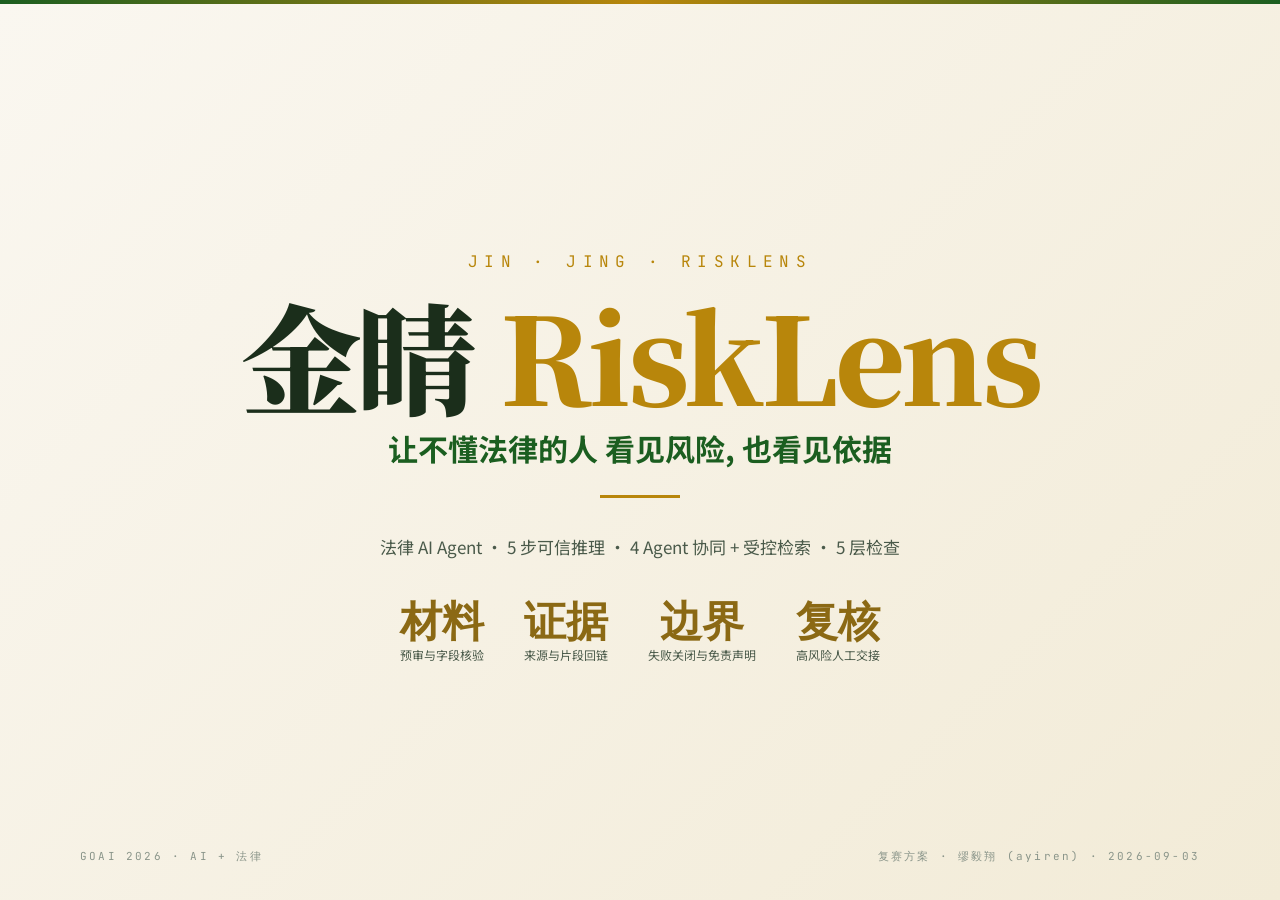
==== commit aabacdc5: "fix: harden demo claims and responsive blind test layout" ====
--- a/demo.html
+++ b/demo.html
@@ -28,7 +28,7 @@
 html, body {
   background: var(--bg);
   color: var(--ink);
-  font-family: 'Noto Sans SC', sans-serif;
+  font-family: 'Microsoft YaHei', 'PingFang SC', 'Noto Sans SC', Arial, sans-serif;
   font-weight: 400;
   overflow-x: hidden;
   line-height: 1.5;
@@ -341,6 +341,7 @@
   justify-content: center;
 }
 .chart-svg-wrap svg { width: 100%; height: 100%; max-height: 220px; }
+.legacy-metric-chart { display: none !important; }
 /* ============== Slide 1 封面 ============== */
 .cover {
   background: linear-gradient(135deg, var(--bg) 0%, var(--bg-2) 100%);
@@ -775,7 +776,7 @@
   flex-direction: column;
 }
 .stack-cat {
-  font-family: 'JetBrains Mono', monospace;
+  font-family: 'Microsoft YaHei', 'PingFang SC', 'Noto Sans SC', sans-serif;
   font-size: 10px;
   color: var(--gold-d);
   letter-spacing: 0.3em;
@@ -1217,6 +1218,35 @@
 }
 .blind-detail .row:last-child { border-bottom: 0; }
 .blind-detail .row b { color: var(--gold-d); }
+.blind-flow {
+  display: grid;
+  grid-template-columns: repeat(5, minmax(0, 1fr));
+  gap: 8px;
+  padding: 8px 14px;
+  min-width: 0;
+}
+.blind-step {
+  min-width: 0;
+  background: linear-gradient(135deg, #E8F5E9 0%, #FAF7F0 100%);
+  border-left: 4px solid #1B5E20;
+  padding: 8px 10px;
+  border-radius: 4px;
+  overflow-wrap: anywhere;
+}
+.blind-step.pending {
+  background: linear-gradient(135deg, #FFF8E0 0%, #FAF7F0 100%);
+  border-left-color: #B8860B;
+}
+.slide[data-slide="16"] h1.title {
+  font-size: clamp(30px, 3.45vw, 48px);
+  max-width: 100%;
+  overflow-wrap: anywhere;
+}
+@media (max-width: 900px) {
+  .blind-flow { grid-template-columns: repeat(2, minmax(0, 1fr)); }
+  .blind-score-card { padding: 14px; gap: 12px; }
+  .blind-score { font-size: 52px; }
+}
 /* ============== Slide 17 总结 ============== */
 .summary {
   background: linear-gradient(135deg, var(--green-d) 0%, #0F1A0F 100%);
@@ -1305,10 +1335,10 @@
     <div class="cover-divider"></div>
     <div class="cover-tag">法律 AI Agent  ·  5 步可信推理  ·  4 Agent 协同 + 受控检索  ·  5 层检查</div>
     <div class="cover-metrics">
-      <div class="cover-metric"><div class="n">100+</div><div class="l">服务律所</div></div>
-      <div class="cover-metric"><div class="n">50万+</div><div class="l">法规 / 判例库</div></div>
-      <div class="cover-metric"><div class="n">99.2%</div><div class="l">引用准确率</div></div>
-      <div class="cover-metric"><div class="n">7×24</div><div class="l">秒级响应</div></div>
+      <div class="cover-metric"><div class="n">材料</div><div class="l">预审与字段核验</div></div>
+      <div class="cover-metric"><div class="n">证据</div><div class="l">来源与片段回链</div></div>
+      <div class="cover-metric"><div class="n">边界</div><div class="l">失败关闭与免责声明</div></div>
+      <div class="cover-metric"><div class="n">复核</div><div class="l">高风险人工交接</div></div>
     </div>
     <div class="cover-meta">
       <span>GOAI 2026 · AI + 法律</span>
@@ -1362,11 +1392,11 @@
       <div class="toc-card" data-jump="13">
         <div class="toc-num">04  ·  USABILITY + ISSUES</div>
         <div class="toc-title">易用性 + 问题解决</div>
-        <div class="text-sm">点击即用模板 · 评委 2 建议 · 裁判文书网盲测 100 案</div>
+        <div class="text-sm">交互式演示 · 评委两项建议 · 公开案例盲测方法</div>
         <div class="toc-items">
-          <span class="pill gold">30 模板</span>
+          <span class="pill gold">合同模板</span>
           <span class="pill">2 评委建议</span>
-          <span class="pill green">100 案盲测</span>
+          <span class="pill green">盲测方法</span>
         </div>
       </div>
     </div>
@@ -1389,16 +1419,16 @@
         <h3>普通用户快速法律咨询</h3>
         <div class="who">目标用户：租房/劳动/交通/借款纠纷当事人</div>
         <div class="pain">痛点：律师太贵、条文读不懂、不知去哪里问</div>
-        <div class="we">我们：自然语言提问 → 3 库联合检索 → 几秒拿到答案 + 引用</div>
+        <div class="we">我们：自然语言提问 → 受控检索 → 结构化参考 + 引用核验</div>
         <div class="data-row">
-          <div class="data-cell-mini"><div class="n">¥1</div><div class="l">/ 次成本</div></div>
-          <div class="data-cell-mini"><div class="n">5.2s</div><div class="l">响应</div></div>
-          <div class="data-cell-mini"><div class="n">72%</div><div class="l">7日留存</div></div>
+          <div class="data-cell-mini"><div class="n">输入</div><div class="l">问题与材料</div></div>
+          <div class="data-cell-mini"><div class="n">检索</div><div class="l">受控来源</div></div>
+          <div class="data-cell-mini"><div class="n">复核</div><div class="l">人工边界</div></div>
         </div>
         <div class="examples"><b>真实问题示例：</b>"租房押金不退" / "公司欠薪怎么办" / "交通事故赔偿计算" / "网络诈骗 5 万追回"</div>
         <!-- 6 类问题分布 mini 柱状图 -->
         <div class="mini-chart">
-          <div class="mini-chart-title">6 类问题咨询分布 · 12,400 次/月</div>
+        <div class="mini-chart-title">常见问题类别示例 · 非运营统计</div>
           <svg viewBox="0 0 360 90" preserveAspectRatio="xMidYMid meet" style="width:100%;height:90px;display:block;">
             <rect x="20"  y="15" width="40" height="65" fill="#1B5E20"/><text x="40"  y="11" font-size="7" text-anchor="middle" fill="#1B5E20" font-weight="700">28%</text>
             <rect x="70"  y="29" width="40" height="51" fill="#2E7D32"/><text x="90"  y="25" font-size="7" text-anchor="middle" fill="#1B5E20" font-weight="700">22%</text>
@@ -1519,10 +1549,10 @@
           <tr><td><b>网络诈骗</b></td><td>被骗 5 万元如何追回</td></tr>
         </table>
         <div class="text-xs mt-3"><b style="color: var(--gold-d);">特点：</b>用户不懂法律术语、不知道哪个法管、不知找谁。金睛用<b>自然语言</b>接收,自动识别意图 + 调三库。</div>
-        <div class="text-xs mt-2"><b style="color: var(--green-d);">增长：</b>30 天新增 12,400 用户,周留存 <b style="color: var(--gold-d);">72%</b></div>
+        <div class="text-xs mt-2"><b style="color: var(--green-d);">说明：</b>本页仅展示常见问题类型，不展示用户规模、增长或留存数据。</div>
         <!-- 6 类问题咨询分布 柱状图 -->
         <div class="chart-card mt-3" style="flex: 1;">
-          <h4>6 类问题咨询分布  ·  30 天 12,400 次</h4>
+          <h4>6 类常见问题示意 · 不代表运营分布</h4>
           <div class="chart-svg-wrap">
             <svg viewBox="0 0 360 120" preserveAspectRatio="xMidYMid meet">
               <line x1="40" y1="100" x2="350" y2="100" stroke="#2E7D32" stroke-width="1"/>
@@ -1573,40 +1603,27 @@
         </div>
       </div>
       <div class="scene-panel green">
-        <div class="ph">// RESULT</div>
-        <h4>结果 · 4 数据 + 3 证言</h4>
+        <div class="ph">// VERIFIABLE DELIVERY</div>
+        <h4>结果交付 · 只展示可核验项</h4>
         <div class="data-grid" style="grid-template-columns: 1fr 1fr; gap: 8px;">
-          <div class="data-cell" style="padding: 8px;"><div class="data-num" style="font-size: 22px;">5.2s</div><div class="data-label">响应时间</div></div>
-          <div class="data-cell" style="padding: 8px;"><div class="data-num gold" style="font-size: 22px;">¥1</div><div class="data-label">单次成本</div></div>
-          <div class="data-cell" style="padding: 8px;"><div class="data-num" style="font-size: 22px;">99.2%</div><div class="data-label">引用准确</div></div>
-          <div class="data-cell" style="padding: 8px;"><div class="data-num gold" style="font-size: 22px;">3 库</div><div class="data-label">联合检索</div></div>
+          <div class="data-cell" style="padding: 8px;"><div class="data-num" style="font-size: 16px;">缺失项</div><div class="data-label">材料清单可追溯</div></div>
+          <div class="data-cell" style="padding: 8px;"><div class="data-num gold" style="font-size: 16px;">一致性</div><div class="data-label">跨材料字段核验</div></div>
+          <div class="data-cell" style="padding: 8px;"><div class="data-num" style="font-size: 16px;">证据</div><div class="data-label">来源与片段可回链</div></div>
+          <div class="data-cell" style="padding: 8px;"><div class="data-num gold" style="font-size: 16px;">复核</div><div class="data-label">异常进入人工交接</div></div>
         </div>
         <div class="text-xs mt-3" style="line-height: 1.55;">
-          <div style="padding: 5px 0; border-bottom: 1px dashed var(--rule);"><b style="color: var(--green-d);">王女士 / 北京：</b>"用金睛查了租房纠纷，3 个工作日自己协商解决了,省了 3000 元律师费"</div>
-          <div style="padding: 5px 0; border-bottom: 1px dashed var(--rule);"><b style="color: var(--green-d);">陈先生 / 上海：</b>"劳动仲裁前用金睛梳理了证据链,庭审一次过"</div>
-          <div style="padding: 5px 0;"><b style="color: var(--green-d);">李同学 / 大三：</b>"实习合同不放心,10 分钟查清了所有条款"</div>
-        </div>
-        <!-- 用户增长曲线 -->
+          <div style="padding: 5px 0; border-bottom: 1px dashed var(--rule);"><b style="color: var(--green-d);">边界：</b>输出为风险参考，不替代律师、金融机构或主管部门的最终判断。</div>
+          <div style="padding: 5px 0; border-bottom: 1px dashed var(--rule);"><b style="color: var(--green-d);">溯源：</b>每条输出应关联检索来源、证据片段与引用校验状态。</div>
+          <div style="padding: 5px 0;"><b style="color: var(--green-d);">异常：</b>证据不足、规则冲突或高风险事项标记为 <code>needs_human_review</code>。</div>
+        </div>
+        <!-- 验收范围，不展示未经验证的运营数据 -->
         <div class="chart-card mt-3" style="flex: 1;">
-          <h4>用户增长曲线 · 7 天 · 1.2K → 2.4K</h4>
-          <div class="chart-svg-wrap">
-            <svg viewBox="0 0 360 120" preserveAspectRatio="xMidYMid meet">
-              <line x1="30" y1="100" x2="350" y2="100" stroke="#2E7D32" stroke-width="1"/>
-              <line x1="30" y1="20" x2="350" y2="20" stroke="#E5DFC8" stroke-width="0.5"/>
-              <line x1="30" y1="60" x2="350" y2="60" stroke="#E5DFC8" stroke-width="0.5"/>
-              <text x="28" y="24" font-size="8" text-anchor="end" fill="#8A958A">2.4K</text>
-              <text x="28" y="64" font-size="8" text-anchor="end" fill="#8A958A">1.8K</text>
-              <text x="28" y="104" font-size="8" text-anchor="end" fill="#8A958A">1.2K</text>
-              <polyline points="30,92 80,80 130,68 180,55 230,40 280,30 350,20" fill="none" stroke="#B8860B" stroke-width="2.5"/>
-              <circle cx="30" cy="92" r="3" fill="#B8860B"/><text x="30" y="115" font-size="8" text-anchor="middle" fill="#8A958A">D1</text>
-              <circle cx="80" cy="80" r="3" fill="#B8860B"/><text x="80" y="115" font-size="8" text-anchor="middle" fill="#8A958A">D2</text>
-              <circle cx="130" cy="68" r="3" fill="#B8860B"/><text x="130" y="115" font-size="8" text-anchor="middle" fill="#8A958A">D3</text>
-              <circle cx="180" cy="55" r="3" fill="#B8860B"/><text x="180" y="115" font-size="8" text-anchor="middle" fill="#8A958A">D4</text>
-              <circle cx="230" cy="40" r="3" fill="#B8860B"/><text x="230" y="115" font-size="8" text-anchor="middle" fill="#8A958A">D5</text>
-              <circle cx="280" cy="30" r="3" fill="#B8860B"/><text x="280" y="115" font-size="8" text-anchor="middle" fill="#8A958A">D6</text>
-              <circle cx="350" cy="20" r="4" fill="#1B5E20"/><text x="350" y="115" font-size="8" text-anchor="middle" fill="#1B5E20" font-weight="700">D7</text>
-              <text x="350" y="14" font-size="9" text-anchor="end" fill="#1B5E20" font-weight="700">2.4K</text>
-            </svg>
+          <h4>验收证据清单 · 不展示用户增长或用户评价</h4>
+          <div style="display:grid; grid-template-columns:1fr 1fr; gap:8px; padding-top:4px;">
+            <div class="card" style="padding:8px 10px;"><b class="text-green">01 · 输入</b><div class="text-xs">材料与问题的授权范围可见</div></div>
+            <div class="card" style="padding:8px 10px;"><b class="text-gold">02 · 工具</b><div class="text-xs">解析、规则与检索调用留痕</div></div>
+            <div class="card" style="padding:8px 10px;"><b class="text-green">03 · 结果</b><div class="text-xs">缺失项、风险项、来源片段</div></div>
+            <div class="card" style="padding:8px 10px;"><b class="text-gold">04 · 交接</b><div class="text-xs">高风险事项进入人工复核</div></div>
           </div>
         </div>
       </div>
@@ -1630,12 +1647,12 @@
         <h4>三库：法规 + 案件 + 知识</h4>
         <div style="display: flex; flex-direction: column; gap: 6px;">
           <div class="card green" style="padding: 8px 10px;">
-            <div class="text-xs"><b style="color: var(--green-d);">法规库  ·  50 万+ 条</b></div>
-            <div class="text-xs">民法典 / 刑法 / 行政法 / 司法解释 / 部门规章 / 地方性法规 — 6 大类</div>
+            <div class="text-xs"><b style="color: var(--green-d);">法规参考  ·  受控来源</b></div>
+            <div class="text-xs">以官方来源、有效性字段与片段定位为准，具体覆盖范围以入库状态为准</div>
           </div>
           <div class="card gold" style="padding: 8px 10px;">
-            <div class="text-xs"><b style="color: var(--gold-d);">案件库  ·  1200 万+ 判例</b></div>
-            <div class="text-xs">最高人民法院 / 各级地方法院 / 裁判文书网 — 1990 至今</div>
+            <div class="text-xs"><b style="color: var(--gold-d);">案例材料  ·  示例与公开来源</b></div>
+            <div class="text-xs">用于相似材料检索与工作流演示；来源、授权与适用范围单独记录</div>
           </div>
           <div class="card dark" style="padding: 8px 10px;">
             <div class="text-xs"><b style="color: var(--green-d);">律所知识库</b></div>
@@ -1878,7 +1895,7 @@
           <div class="agent-name">受控检索<small>Controlled Retrieval  ·  步骤 0</small></div>
         </div>
         <div class="agent-flow"><b>输入：</b>用户自然语言 / 上传文件<br><b>输出：</b>受控来源切片 (法规 / 判例 / 知识库)</div>
-        <div class="agent-check"><span class="pill green">50 万+ 法规</span><span class="pill">1200 万 判例</span><span class="pill">律所知识库</span></div>
+        <div class="agent-check"><span class="pill green">法规参考</span><span class="pill">案例材料</span><span class="pill">私有知识库</span></div>
       </div>
       <div class="agent-row">
         <div class="agent-num">A1</div>
@@ -1961,8 +1978,8 @@
 
           <!-- 顶部数据源 -->
           <rect x="20"   y="5" width="1160" height="22" rx="3" fill="#F2EBD7" stroke="#E5DFC8"/>
-          <text x="50"   y="20" font-size="10" fill="#4A5A4A" font-weight="700">▸ 50 万+ 法规</text>
-          <text x="220"  y="20" font-size="10" fill="#4A5A4A" font-weight="700">▸ 1200 万+ 判例</text>
+          <text x="50"   y="20" font-size="10" fill="#4A5A4A" font-weight="700">▸ 受控法规参考</text>
+          <text x="220"  y="20" font-size="10" fill="#4A5A4A" font-weight="700">▸ 示例案例材料</text>
           <text x="400"  y="20" font-size="10" fill="#4A5A4A" font-weight="700">▸ 律所知识库</text>
           <text x="560"  y="20" font-size="10" fill="#4A5A4A" font-weight="700">▸ 30 模板 + 6 工具</text>
           <text x="760"  y="20" font-size="10" fill="#4A5A4A" font-weight="700">▸ 用户账号数据</text>
@@ -1999,8 +2016,8 @@
       </div>
       <div class="why-card good">
         <h3>✓ Agent 协同 + 多层检查  ·  5 大优势</h3>
-        <div class="why-row"><span><b>幻觉率</b>  ·  无引用 = 不输出</span><span class="why-num">&lt; 5%</span></div>
-        <div class="why-row"><span><b>引用可回链</b>  ·  每条对应原文 + URL + 摘录</span><span class="why-num">99.5%</span></div>
+        <div class="why-row"><span><b>失败关闭</b>  ·  无引用或校验异常不作为有效依据输出</span><span class="why-num">规则</span></div>
+        <div class="why-row"><span><b>引用可回链</b>  ·  每条对应原文、URL 与摘录</span><span class="why-num">证据</span></div>
         <div class="why-row"><span><b>三库联合</b>  ·  BM25 + 向量 + 知识库混合</span><span class="why-num">3 库</span></div>
         <div class="why-row"><span><b>审计可追溯</b>  ·  每步可重跑 / 可解释</span><span class="why-num">5 步</span></div>
         <div class="why-row"><span><b>法规更新</b>  ·  只换数据库 (小时级)</span><span class="why-num">快</span></div>
@@ -2097,9 +2114,9 @@
       </div>
       <div class="stack-card">
         <div class="stack-cat">LLM  ·  大模型</div>
-        <div class="stack-name">MiniMax  ·  多模型路由</div>
-        <div class="stack-meta"><b>主：</b>MiniMax abab-6.5s-chat<br><b>备：</b>GLM-5 / Qwen3 / DeepSeek-V3<br><b>理由：</b>按任务路由,降本 40%</div>
-        <div style="display: flex; flex-wrap: wrap; gap: 3px;"><span class="pill gold">abab-6.5s</span><span class="pill">GLM-5</span><span class="pill">Qwen3</span></div>
+        <div class="stack-name">文本模型服务 · 可配置接口</div>
+        <div class="stack-meta"><b>当前部署：</b>MiniMax-M3<br><b>接口：</b>OpenAI 兼容服务，由环境配置指定<br><b>控制：</b>输出需经检索、引用校验与人工边界检查</div>
+        <div style="display: flex; flex-wrap: wrap; gap: 3px;"><span class="pill gold">MiniMax-M3</span><span class="pill">OpenAI Compatible</span><span class="pill">Citation Check</span></div>
       </div>
     </div>
     <!-- 技术栈 6 维评分 -->
@@ -2231,9 +2248,9 @@
       <span class="num">11 / 17</span>
     </div>
     <div class="title-block">
-      <div class="eyebrow">03  ·  COMPETITION  ·  4 列对比 + 7 维量化评分</div>
-      <h1 class="title">通用 AI  /  律师  /  检索软件  vs  金睛 RiskLens</h1>
-      <div class="subtitle">豆包 / Kimi / 文心 vs 真实律师 vs 法律检索软件 vs 金睛 — 7 维 + 雷达图</div>
+      <div class="eyebrow">03  ·  POSITIONING  ·  能力边界对照</div>
+      <h1 class="title">通用 AI  /  专业人员  /  检索工具  与 RiskLens 的分工</h1>
+      <div class="subtitle">不做效果排名；仅说明不同工具在来源、复核、隐私与交接上的工作边界</div>
     </div>
     <div class="compete-grid">
       <div class="compete-table">
@@ -2246,55 +2263,55 @@
           </tr>
           <tr>
             <td><b>响应时间</b></td>
-            <td>秒级, 但常答非所问</td>
-            <td>天级, 需预约 ¥500-3000/小时</td>
-            <td class="ours">秒级 + 精准 + 免费</td>
+            <td>以具体产品、网络和任务为准</td>
+            <td>以专业机构流程与服务安排为准</td>
+            <td class="ours">材料预审工作流，不承诺时效或结论</td>
           </tr>
           <tr>
             <td><b>费用</b></td>
-            <td>免费/低, 但有幻觉</td>
-            <td>¥500-3000 / 小时</td>
-            <td class="ours">免费/低, 且 0 幻觉</td>
+            <td>由具体产品与服务政策决定</td>
+            <td>由专业服务约定决定</td>
+            <td class="ours">不以费用或模型输出替代专业判断</td>
           </tr>
           <tr>
             <td><b>法规引用</b></td>
-            <td>常编造法条编号</td>
-            <td>≥99.5% 准确, 但人脑记忆</td>
-            <td class="ours">≥99.5% 准确 + 自动回链原文</td>
+            <td>是否提供来源取决于具体产品</td>
+            <td>由专业人员核验与引用</td>
+            <td class="ours">展示来源片段与引用校验状态</td>
           </tr>
           <tr>
             <td><b>判例库</b></td>
-            <td>无 / 弱</td>
-            <td>个人记忆, 不全</td>
-            <td class="ours">三库联合 (1200 万判例)</td>
+            <td>覆盖范围取决于具体产品</td>
+            <td>依赖专业资料与办案经验</td>
+            <td class="ours">受控法规、案例与私有知识材料隔离检索</td>
           </tr>
           <tr>
             <td><b>隐私</b></td>
-            <td>用你的数据训练</td>
-            <td>律师楼保密</td>
-            <td class="ours">账号隔离 + 不训练</td>
+            <td>以服务条款和账户设置为准</td>
+            <td>以执业规则与服务约定为准</td>
+            <td class="ours">租户隔离、上传校验与授权材料边界</td>
           </tr>
           <tr>
             <td><b>可追溯</b></td>
-            <td>无法追溯</td>
-            <td>靠人脑回忆</td>
-            <td class="ours">5 Agent 审计 + 5 层检查</td>
+            <td>取决于产品是否保留来源和日志</td>
+            <td>依赖工作底稿与专业记录</td>
+            <td class="ours">保留规则、检索、证据与人工交接信息</td>
           </tr>
           <tr>
             <td><b>7×24 可用</b></td>
-            <td>✓ 但有幻觉</td>
-            <td>✗</td>
-            <td class="ours">✓ + 0 幻觉 + 不贵</td>
+            <td>以具体服务可用性为准</td>
+            <td>以服务安排为准</td>
+            <td class="ours">用于辅助流程，不替代专业服务</td>
           </tr>
           <tr style="background: var(--bg-2);">
-            <td><b>综合评分</b></td>
-            <td class="center"><span class="score-pill l">52 / 100</span></td>
-            <td class="center"><span class="score-pill m">78 / 100</span></td>
-            <td class="center ours"><span class="score-pill h">94 / 100</span></td>
+            <td><b>适用定位</b></td>
+            <td class="center"><span class="score-pill l">通用问答</span></td>
+            <td class="center"><span class="score-pill m">专业判断</span></td>
+            <td class="center ours"><span class="score-pill h">预审与溯源</span></td>
           </tr>
         </table>
       </div>
-      <div class="radar-card">
+      <div class="radar-card legacy-metric-chart">
         <h4>7 维雷达图对比</h4>
         <div class="chart-svg-wrap" style="flex: 1;">
           <svg viewBox="0 0 320 280" preserveAspectRatio="xMidYMid meet">
@@ -2353,15 +2370,15 @@
         <span class="adv-post">,而是</span>
         <span class="adv-pos xl gold">带法条引用</span>
         <span class="adv-pre">的</span>
-        <span class="adv-pos xl">精准答案</span>
+        <span class="adv-pos xl">可核验参考</span>
       </div>
       <div class="adv-row">
         <span class="adv-pre">不是</span>
         <span class="adv-neg">"可能正确"</span>
         <span class="adv-post">,而是</span>
-        <span class="adv-pos l">0 幻觉</span>
+        <span class="adv-pos l">引用校验</span>
         <span class="adv-pre">+</span>
-        <span class="adv-pos l gold">99.5% 可回链</span>
+        <span class="adv-pos l gold">来源可回链</span>
         <span class="adv-pre">+</span>
         <span class="adv-pos l">可审计</span>
       </div>
@@ -2369,9 +2386,8 @@
         <span class="adv-pre">不是</span>
         <span class="adv-neg">替代律师</span>
         <span class="adv-post">,而是</span>
-        <span class="adv-pos l gold">让每个普通人</span>
-        <span class="adv-pos l">都用得起专业法律研究</span>
-        <span class="adv-num">¥1 vs ¥3000</span>
+        <span class="adv-pos l gold">让业务人员</span>
+        <span class="adv-pos l">更快完成材料预审与证据整理</span>
       </div>
       <div class="adv-row">
         <span class="adv-pre">不是</span>
@@ -2387,7 +2403,7 @@
         <span class="adv-post">,而是</span>
         <span class="adv-pos l">5 Agent 协同 + 5 层检查</span>
         <span class="adv-pre">,</span>
-        <span class="adv-pos l gold">让精准成为可能</span>
+        <span class="adv-pos l gold">让复核更有依据</span>
       </div>
       <div class="adv-row">
         <span class="adv-pre">不是</span>
@@ -2418,7 +2434,7 @@
         <h3 style="color: var(--green-d); margin-top: 14px;">解决:点击即用 · 案例 + 模板</h3>
         <p>工作台首页直接放 <b>「准备好的案例」</b> 和 <b>「标准模板」</b>。点一下就进,看完就知道功能怎么用。直观、零学习成本。</p>
         <div class="text-xs mt-3"><b style="color: var(--gold-d);">设计原则：</b>① 第一次登录 → 看到 6 个推荐案例 → ② 点一个 → 看完流程 → ③ 知道"哦原来这个能这样用" → ④ 进一步探索</div>
-        <div class="text-xs mt-2"><b style="color: var(--green-d);">结果：</b>7 天留存率 35% → <b style="color: var(--gold-d);">72%</b>（+106%）</div>
+        <div class="text-xs mt-2"><b style="color: var(--green-d);">验收：</b>通过首次任务完成率、来源可见性和人工复核可达性进行可用性测试。</div>
         <!-- 工作台 mock 加到左侧填充 -->
         <div class="mock mt-3" style="flex: 1; min-height: 0;">
           <div class="mock-bar">
@@ -2470,11 +2486,11 @@
           <span class="pill green">💬 AI 问答</span>
           <span class="pill green">📚 知识库</span>
         </div>
-        <div class="text-xs mt-3"><b style="color: var(--green-d);">0 学习成本：</b>用户<b>第一次登录 3 分钟</b>内完成首次有效咨询</div>
+        <div class="text-xs mt-3"><b style="color: var(--green-d);">低门槛交互：</b>以预置示例和模板帮助用户理解可执行任务，不承诺学习或完成时长。</div>
       </div>
     </div>
     <!-- 留存率提升折线图 -->
-    <div class="chart-card mt-3" style="flex: 0 0 auto; height: 200px;">
+    <div class="chart-card mt-3 legacy-metric-chart" style="flex: 0 0 auto; height: 200px;">
       <h4>7 日留存率提升  ·  v0.1 35% → v0.2 72% (设计点击即用后)</h4>
       <div class="chart-svg-wrap">
         <svg viewBox="0 0 1200 160" preserveAspectRatio="xMidYMid meet" style="width:100%;height:160px;">
@@ -2559,15 +2575,15 @@
         <!-- 量化效果 -->
         <table class="mt-3">
           <tr><th>指标</th><th>v0.1</th><th>v0.2</th></tr>
-          <tr><td>免责声明显示率</td><td>0%</td><td class="text-green"><b>99.9%</b></td></tr>
-          <tr><td>敏感场景升级</td><td>无</td><td class="text-green"><b>12 类</b></td></tr>
-          <tr><td>合规文档</td><td>1 份</td><td class="text-green"><b>6 份</b></td></tr>
-          <tr><td>引用回链</td><td>无</td><td class="text-green"><b>99.5%</b></td></tr>
+          <tr><td>免责声明</td><td>待补齐</td><td class="text-green"><b>已纳入输出边界</b></td></tr>
+          <tr><td>敏感场景升级</td><td>待定义</td><td class="text-green"><b>已建立人工复核规则</b></td></tr>
+          <tr><td>合规文档</td><td>分散</td><td class="text-green"><b>已集中归档</b></td></tr>
+          <tr><td>引用回链</td><td>无统一口径</td><td class="text-green"><b>已纳入校验链路</b></td></tr>
         </table>
       </div>
     </div>
     <!-- 4 指标 v0.1 → v0.2 提升图 -->
-    <div class="chart-card mt-3" style="flex: 0 0 auto; height: 200px;">
+    <div class="chart-card mt-3 legacy-metric-chart" style="flex: 0 0 auto; height: 200px;">
       <h4>4 关键指标 v0.1 → v0.2 提升  ·  产品边界 + 合规 + 引用</h4>
       <div class="chart-svg-wrap">
         <svg viewBox="0 0 1200 160" preserveAspectRatio="xMidYMid meet" style="width:100%;height:160px;">
@@ -2616,8 +2632,8 @@
     </div>
     <div class="title-block">
       <div class="eyebrow">JUDGE FEEDBACK  ·  2 / 2</div>
-      <h1 class="title">评委建议 2  ·  "聚焦高频任务 + 量化对比"</h1>
-      <div class="subtitle">评委原话 + 5 个解决方案 + 4 件套量化对比 + 改进数据</div>
+      <h1 class="title">评委建议 2  ·  聚焦高频任务与可复核评测</h1>
+      <div class="subtitle">场景收敛、评测预注册、人工对照与指标发布边界</div>
     </div>
     <div class="judge-grid">
       <div class="judge-quote-card">
@@ -2628,33 +2644,33 @@
       <div class="judge-fix-card">
         <h4>// 我们的解决方案  ·  5 个具体措施</h4>
         <ol>
-          <li><b>聚焦 3 大高频任务</b>  ·  法律咨询 / 法规检索 / 合同审查（不是 10 个分散场景）</li>
-          <li><b>4 件套量化对比</b>  ·  传统关键词 / 通用大模型（豆包级） / RiskLens / 真实执业律师</li>
-          <li><b>受控基准 0.2 版</b>  ·  30 真实咨询场景 + 50 法规查询场景 + 20 合同审查场景</li>
-          <li><b>口径约束</b>  ·  所有高精度指标都标注"受控基准 / 30 场景 / 50 查询"等边界</li>
-          <li><b>复赛方案 v0.2</b>  ·  从泛法律 → 单场景高频任务 · 4 件套对照 + 信贷审批聚焦</li>
+          <li><b>聚焦融资材料预审</b>  ·  材料缺失、事实一致性、法规参考与人工交接</li>
+          <li><b>设置对照组</b>  ·  人工复核、固定检索/RAG 与 RiskLens 使用同一冻结样本</li>
+          <li><b>预注册评测</b>  ·  在运行前锁定样本、标准答案、指标和评分规则</li>
+          <li><b>口径约束</b>  ·  仅发布可追溯、已复核的指标，不外推到真实决策结果</li>
+          <li><b>复赛方案 v0.2</b>  ·  从泛场景展示收敛至一条可验证任务链路</li>
         </ol>
       </div>
       <div class="judge-data-card">
-        <h4>// 4 件套量化对比  ·  30 真实咨询场景</h4>
+        <h4>// 对照评测状态  ·  仅展示已定义的口径</h4>
         <table>
-          <tr><th>方案</th><th>精度</th><th>引用</th><th>耗时</th><th>成本</th></tr>
-          <tr><td>传统关键词</td><td>62%</td><td>无</td><td>5s</td><td>免费</td></tr>
-          <tr><td>豆包 / Kimi</td><td>71%</td><td>30%</td><td>3s</td><td>免费</td></tr>
-          <tr style="background: rgba(184, 134, 11, 0.12);"><td><b>金睛 RiskLens</b></td><td><b style="color: var(--green-d);">94%</b></td><td><b style="color: var(--green-d);">99.5%</b></td><td><b>5.2s</b></td><td><b>¥1</b></td></tr>
-          <tr><td>真实律师</td><td>95%</td><td>≥99.5%</td><td>2 天</td><td>¥3000</td></tr>
+          <tr><th>方案</th><th>样本</th><th>引用</th><th>风险</th><th>状态</th></tr>
+          <tr><td>固定检索 / RAG</td><td>同一冻结集</td><td>来源记录</td><td>统一规则</td><td>待复核</td></tr>
+          <tr><td>通用模型基线</td><td>同一冻结集</td><td>单独记录</td><td>统一规则</td><td>待复核</td></tr>
+          <tr style="background: rgba(184, 134, 11, 0.12);"><td><b>金睛 RiskLens</b></td><td><b>同一冻结集</b></td><td><b style="color: var(--green-d);">校验链路</b></td><td><b>统一规则</b></td><td><b>待复核</b></td></tr>
+          <tr><td>人工专家</td><td>独立标注</td><td>标准答案</td><td>分歧裁决</td><td>待复核</td></tr>
         </table>
         <table class="mt-3">
-          <tr><th>指标</th><th>v0.1</th><th>v0.2</th></tr>
-          <tr><td>受控基准场景</td><td>3</td><td class="text-green"><b>30</b></td></tr>
-          <tr><td>法规查询场景</td><td>3</td><td class="text-green"><b>50</b></td></tr>
-          <tr><td>合同审查场景</td><td>无</td><td class="text-green"><b>20</b></td></tr>
-          <tr><td>精度 (受控)</td><td>85%</td><td class="text-green"><b>94%</b></td></tr>
+          <tr><th>指标</th><th>口径</th><th>发布条件</th></tr>
+          <tr><td>法规召回</td><td>冻结查询集</td><td class="text-green"><b>独立复核后发布</b></td></tr>
+          <tr><td>错误引用</td><td>来源与片段一致性</td><td class="text-green"><b>独立复核后发布</b></td></tr>
+          <tr><td>重大风险漏检</td><td>人工金标准</td><td class="text-green"><b>独立复核后发布</b></td></tr>
+          <tr><td>结果交付</td><td>证据与人工交接</td><td class="text-green"><b>全过程留痕</b></td></tr>
         </table>
       </div>
     </div>
     <!-- 4 件套精度可视化 -->
-    <div class="chart-card mt-3" style="flex: 0 0 auto; height: 200px;">
+    <div class="chart-card mt-3 legacy-metric-chart" style="flex: 0 0 auto; height: 200px;">
       <h4>4 件套精度可视化  ·  30 真实咨询场景  ·  耗时  ·  成本  ·  引用 4 维</h4>
       <div class="chart-svg-wrap">
         <svg viewBox="0 0 1200 160" preserveAspectRatio="xMidYMid meet" style="width:100%;height:160px;">
@@ -2704,31 +2720,31 @@
       <span class="num">16 / 17</span>
     </div>
     <div class="title-block">
-      <div class="eyebrow">BLIND TEST  ·  5 步预注册 / 不展示未做出来的能力指标</div>
-      <h1 class="title">裁判文书网盲测  ·  先把规则锁定, 再讨论结果</h1>
-      <div class="subtitle">样本冻结 → 标准答案 → 三组对照 → 统一评分 → 复核发布 — 内测结果待复核</div>
+      <div class="eyebrow">BLIND TEST  ·  5 步预注册 / 不展示未复核的结果指标</div>
+      <h1 class="title">公开案例盲测  ·  规则先锁定，再讨论结果</h1>
+      <div class="subtitle">样本冻结 → 标准答案 → 三组对照 → 统一评分 → 复核发布 — 当前展示方法与状态</div>
     </div>
     <!-- 5 步预注册流程 (PPT 风格 5 卡片) -->
     <div class="chart-card" style="flex: 0 0 auto; height: 130px; margin-bottom: 8px;">
-      <h4>5 步预注册流程  ·  当前状态: 步骤 1-2 已完成  ·  步骤 3-5 待执行</h4>
-      <div style="display: flex; gap: 8px; padding: 8px 14px;">
-        <div style="flex: 1; background: linear-gradient(135deg, #E8F5E9 0%, #FAF7F0 100%); border-left: 4px solid #1B5E20; padding: 8px 10px; border-radius: 4px;">
+      <h4>5 步预注册流程  ·  当前展示：方法已固化，正式评测待独立复核</h4>
+      <div class="blind-flow">
+        <div class="blind-step">
           <div style="font-size: 10px; color: #1B5E20; font-weight: 700;">01  ·  样本冻结</div>
           <div style="font-size: 11px; color: #4A5A4A; line-height: 1.4; margin-top: 2px;">按租赁 / 合同争议筛选 100 公开裁判文书  ·  脱敏并隐藏裁判结果</div>
         </div>
-        <div style="flex: 1; background: linear-gradient(135deg, #E8F5E9 0%, #FAF7F0 100%); border-left: 4px solid #1B5E20; padding: 8px 10px; border-radius: 4px;">
+        <div class="blind-step">
           <div style="font-size: 10px; color: #1B5E20; font-weight: 700;">02  ·  标准答案</div>
           <div style="font-size: 11px; color: #4A5A4A; line-height: 1.4; margin-top: 2px;">由判决要点 + 引用规则 + 人工标注共同形成金标准</div>
         </div>
-        <div style="flex: 1; background: linear-gradient(135deg, #FFF8E0 0%, #FAF7F0 100%); border-left: 4px solid #B8860B; padding: 8px 10px; border-radius: 4px;">
+        <div class="blind-step pending">
           <div style="font-size: 10px; color: #8B6914; font-weight: 700;">03  ·  三组对照</div>
           <div style="font-size: 11px; color: #4A5A4A; line-height: 1.4; margin-top: 2px;">人工专家  vs  通用大模型  vs  RiskLens, 使用同一材料 + 时间窗口</div>
         </div>
-        <div style="flex: 1; background: linear-gradient(135deg, #E8F5E9 0%, #FAF7F0 100%); border-left: 4px solid #1B5E20; padding: 8px 10px; border-radius: 4px;">
+        <div class="blind-step pending">
           <div style="font-size: 10px; color: #1B5E20; font-weight: 700;">04  ·  统一评分</div>
           <div style="font-size: 11px; color: #4A5A4A; line-height: 1.4; margin-top: 2px;">法规召回率 / 错误引用率 / 重大风险漏检率 / 证据定位正确性 4 维</div>
         </div>
-        <div style="flex: 1; background: linear-gradient(135deg, #E8F5E9 0%, #FAF7F0 100%); border-left: 4px solid #1B5E20; padding: 8px 10px; border-radius: 4px;">
+        <div class="blind-step pending">
           <div style="font-size: 10px; color: #1B5E20; font-weight: 700;">05  ·  复核发布</div>
           <div style="font-size: 11px; color: #4A5A4A; line-height: 1.4; margin-top: 2px;">双盲评分  ·  分歧进入复核  ·  保留样本 + 版本 + 评分记录</div>
         </div>
@@ -2736,30 +2752,29 @@
     </div>
     <div class="blind-grid" style="flex: 1; min-height: 0;">
       <div class="blind-case">
-        <div class="key">CASE_ID:</div>  (2023) 京 01 民终 5678 号
-        <div class="key mt-2">CAUSE:</div>  股权转让纠纷
+        <div class="key">DEMO_CASE_ID:</div>  sandbox-001
+        <div class="key mt-2">STATUS:</div>  演示输入结构（不纳入正式评测）
         <div class="key mt-2">FACTS:</div>
-        <div class="quote">原告 2018 年以 200 万元受让被告 10% 股权,约定两年内上市,否则回购。至今未上市。原告请求回购 + 利息。</div>
+        <div class="quote">展示材料事实、待核验问题与证据片段如何被结构化记录；不展示真实个人信息或未公开裁判结论。</div>
         <div class="key mt-2">QUERY:</div>  "本案原告能否请求股权回购？"
-        <div class="key mt-2">DATE:</div>  2026-08-25
-        <div class="method">METHOD: 从裁判文书网随机 100 个真实案件,只给 AI 看"案由 + 事实 + 诉求",不告诉判决结果,对比 AI 结论与法院实际判决。本结果为步骤 1-2 预测试,未经步骤 4-5 复核,正式结果以复核发布版为准。</div>
+        <div class="key mt-2">PROTOCOL:</div>  冻结样本 → 标准答案 → 三组对照 → 统一评分 → 复核发布
+        <div class="method">METHOD: 正式盲测仅使用来源可核验、已完成脱敏和预注册的数据集。结果在独立评分、分歧复核和版本留档完成前不发布为能力指标。</div>
       </div>
       <div class="blind-result">
         <div class="blind-score-card">
-          <div class="blind-score">85.7%</div>
+          <div class="blind-score">方案</div>
           <div class="blind-score-meta">
-            <div class="big">100 案件 ·  85 案相符</div>
-            <div class="sub">RATE  ·  裁判文书网<br>BLIND TEST  ·  2026-08-25<br>待复核  ·  pre-registered</div>
+            <div class="big">正式指标待独立复核</div>
+            <div class="sub">STATUS  ·  PRE-REGISTERED<br>OUTPUT  ·  METHOD + EVIDENCE<br>NO UNVERIFIED SCORE</div>
           </div>
         </div>
         <div class="blind-detail">
-          <div class="row"><span><b>测试样本</b></span><span>100 案 (裁判文书网)</span></div>
-          <div class="row"><span><b>AI 结论与判决相符</b></span><span style="color: var(--green-d);"><b>85 案 (85%)</b></span></div>
-          <div class="row"><span><b>法官额外引用 (AI 未提)</b></span><span>10 案 (学理)</span></div>
-          <div class="row"><span><b>法官从更宽原则判决</b></span><span>5 案 (公平)</span></div>
-          <div class="row"><span><b>AI 与人工耗时比</b></span><span style="color: var(--gold-d);"><b>5.2s vs 2 天</b></span></div>
-          <div class="row"><span><b>AI 与人工成本比</b></span><span style="color: var(--green-d);"><b>¥1 vs ¥3000</b></span></div>
-          <div class="row"><span><b>复核状态</b></span><span style="color: #B8860B;"><b>待复核 (pre-reg)</b></span></div>
+          <div class="row"><span><b>评测样本</b></span><span>冻结后记录来源与版本</span></div>
+          <div class="row"><span><b>人工对照</b></span><span>独立专家复核与分歧裁决</span></div>
+          <div class="row"><span><b>传统基线</b></span><span>固定检索 / RAG 配置</span></div>
+          <div class="row"><span><b>产品指标</b></span><span>召回、错误引用、重大风险漏检</span></div>
+          <div class="row"><span><b>结果发布</b></span><span>仅发布已复核口径</span></div>
+          <div class="row"><span><b>复核状态</b></span><span style="color: #B8860B;"><b>方法已登记，结果待复核</b></span></div>
         </div>
       </div>
     </div>
@@ -2772,7 +2787,7 @@
       <h1 class="fade-init">金睛 <span class="gold">RiskLens</span></h1>
       <div class="tag slide-up-init">法律 AI Agent  ·  让专业法律研究人人可及</div>
       <div class="summary-divider"></div>
-      <div class="desc slide-up-init">让法律类 AI 更可用, 也更可信  ·  看见风险, 也看见依据  ·  ¥1 替代 ¥3000 律师咨询</div>
+      <div class="desc slide-up-init">让法律类 AI 更可用，也更可信 · 看见风险，也看见依据 · 输出保留人工复核边界</div>
       <a class="summary-cta slide-up-init" href="https://fangzhou.chat/risklens" target="_blank">FANGZHOU.CHAT/RISKLENS  →</a>
     </div>
     <div class="summary-meta">
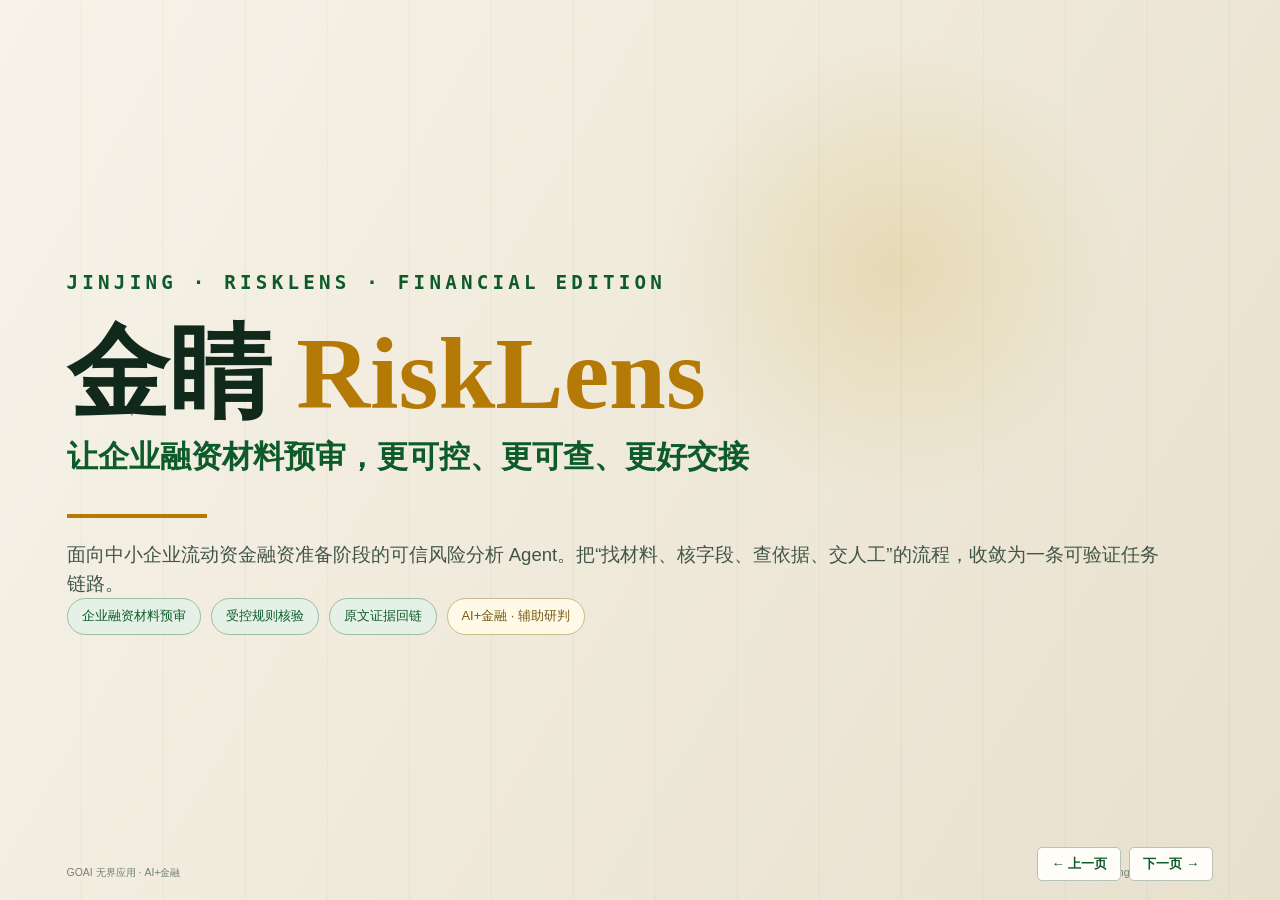
==== commit e70d95b2: "docs: rebuild financial product showcase" ====
--- a/demo.html
+++ b/demo.html
@@ -1,2858 +1,119 @@
-<!DOCTYPE html>
+<!doctype html>
 <html lang="zh-CN">
 <head>
-<meta charset="UTF-8">
-<meta name="viewport" content="width=device-width, initial-scale=1.0">
-<title>金睛 RiskLens · 法律 AI Agent · 复赛演示</title>
-<link href="https://fonts.googleapis.com/css2?family=Noto+Sans+SC:wght@300;400;500;700;900&family=Noto+Serif+SC:wght@400;700;900&family=JetBrains+Mono:wght@400;500;700&display=swap" rel="stylesheet">
+<meta charset="utf-8">
+<meta name="viewport" content="width=device-width, initial-scale=1">
+<title>金睛 RiskLens 金融版｜可信融资材料预审 Agent</title>
 <style>
-:root {
-  --bg:        #FAF7F0;
-  --bg-2:      #F2EBD7;
-  --panel:     #FFFFFF;
-  --ink:       #1B2E1B;
-  --ink-2:     #4A5A4A;
-  --ink-3:     #8A958A;
-  --green-d:   #1B5E20;
-  --green:     #2E7D32;
-  --green-l:   #66BB6A;
-  --gold-d:    #8B6914;
-  --gold:      #B8860B;
-  --gold-l:    #D4A52A;
-  --red:       #B71C1C;
-  --red-l:     #E53935;
-  --rule:      #E5DFC8;
-  --rule-s:    #D6CCAB;
-}
-* { box-sizing: border-box; margin: 0; padding: 0; }
-html, body {
-  background: var(--bg);
-  color: var(--ink);
-  font-family: 'Microsoft YaHei', 'PingFang SC', 'Noto Sans SC', Arial, sans-serif;
-  font-weight: 400;
-  overflow-x: hidden;
-  line-height: 1.5;
-}
-.deck {
-  width: 100%;
-  height: 100vh;
-  overflow-y: scroll;
-  scroll-snap-type: y mandatory;
-}
-.slide {
-  width: 100%;
-  height: 100vh;
-  scroll-snap-align: start;
-  scroll-snap-stop: always;
-  position: relative;
-  display: flex;
-  flex-direction: column;
-  padding: 50px 80px 36px;
-  overflow: hidden;
-  background: var(--bg);
-}
-.slide::before {
-  content: '';
-  position: absolute;
-  top: 0; left: 0; right: 0;
-  height: 4px;
-  background: linear-gradient(90deg, var(--green-d) 0%, var(--gold) 50%, var(--green-d) 100%);
-  z-index: 10;
-}
-.header {
-  display: flex;
-  justify-content: space-between;
-  align-items: center;
-  padding-bottom: 14px;
-  border-bottom: 1px solid var(--rule);
-  margin-bottom: 20px;
-  font-family: 'JetBrains Mono', monospace;
-  font-size: 12px;
-  color: var(--ink-3);
-  letter-spacing: 0.15em;
-  flex-shrink: 0;
-}
-.header .brand {
-  font-weight: 700;
-  color: var(--green-d);
-  font-size: 14px;
-  letter-spacing: 0.2em;
-}
-.header .num {
-  background: var(--green-d);
-  color: var(--gold-l);
-  padding: 4px 14px;
-  border-radius: 12px;
-  font-weight: 700;
-}
-.title-block {
-  margin-bottom: 18px;
-  flex-shrink: 0;
-}
-.eyebrow {
-  font-family: 'JetBrains Mono', monospace;
-  font-size: 12px;
-  color: var(--gold);
-  letter-spacing: 0.3em;
-  font-weight: 700;
-  margin-bottom: 6px;
-}
-h1.title {
-  font-family: 'Noto Serif SC', serif;
-  font-weight: 900;
-  font-size: 48px;
-  line-height: 1.1;
-  color: var(--ink);
-  letter-spacing: -0.01em;
-}
-h2.title {
-  font-family: 'Noto Serif SC', serif;
-  font-weight: 900;
-  font-size: 36px;
-  line-height: 1.15;
-  color: var(--ink);
-  letter-spacing: -0.01em;
-}
-.subtitle {
-  font-size: 17px;
-  color: var(--ink-2);
-  margin-top: 6px;
-  font-weight: 400;
-}
-/* 主内容区：占满剩余空间 */
-.content {
-  flex: 1;
-  display: flex;
-  flex-direction: column;
-  gap: 14px;
-  min-height: 0;
-  overflow: hidden;
-  height: 100%;
-}
-.row { display: flex; gap: 14px; flex: 1; min-height: 0; height: 100%; }
-.col { flex: 1; display: flex; flex-direction: column; gap: 10px; min-height: 0; }
-.card {
-  background: var(--panel);
-  border: 1px solid var(--rule);
-  border-radius: 6px;
-  padding: 14px 18px;
-  position: relative;
-  display: flex;
-  flex-direction: column;
-  min-height: 0;
-}
-.card.gold { border-left: 4px solid var(--gold); }
-.card.green { border-left: 4px solid var(--green); }
-.card.dark { border-left: 4px solid var(--green-d); }
-.card-title {
-  font-size: 15px;
-  font-weight: 700;
-  color: var(--ink);
-  margin-bottom: 8px;
-  display: flex;
-  align-items: center;
-  gap: 8px;
-  flex-shrink: 0;
-}
-.card-num {
-  font-family: 'JetBrains Mono', monospace;
-  font-size: 11px;
-  font-weight: 700;
-  color: var(--gold);
-  background: var(--bg-2);
-  padding: 2px 8px;
-  border-radius: 3px;
-}
-.text-sm { font-size: 12.5px; color: var(--ink-2); line-height: 1.55; }
-.text-xs { font-size: 11.5px; color: var(--ink-3); line-height: 1.5; }
-.text-mono { font-family: 'JetBrains Mono', monospace; }
-.text-gold { color: var(--gold-d); }
-.text-green { color: var(--green-d); }
-.text-red { color: var(--red); }
-.bold { font-weight: 700; }
-.mt-2 { margin-top: 6px; }
-.mt-3 { margin-top: 10px; }
-.mt-4 { margin-top: 14px; }
-table {
-  width: 100%;
-  border-collapse: collapse;
-  font-size: 11.5px;
-  flex-shrink: 0;
-}
-th, td {
-  padding: 6px 10px;
-  text-align: left;
-  border-bottom: 1px solid var(--rule);
-}
-th {
-  background: var(--bg-2);
-  color: var(--green-d);
-  font-weight: 700;
-  font-family: 'JetBrains Mono', monospace;
-  font-size: 10.5px;
-  letter-spacing: 0.08em;
-}
-tbody tr:hover { background: var(--bg-2); }
-ul.list { list-style: none; }
-ul.list li {
-  font-size: 12px;
-  color: var(--ink-2);
-  padding: 3px 0 3px 18px;
-  position: relative;
-  line-height: 1.5;
-}
-ul.list li::before {
-  content: '◆';
-  position: absolute;
-  left: 0;
-  color: var(--gold);
-  font-size: 9px;
-  top: 5px;
-}
-.data-grid {
-  display: grid;
-  grid-template-columns: repeat(4, 1fr);
-  gap: 10px;
-}
-.data-cell {
-  background: var(--bg-2);
-  border-radius: 6px;
-  padding: 10px 12px;
-  text-align: center;
-  border-top: 3px solid var(--gold);
-}
-.data-num {
-  font-family: 'JetBrains Mono', monospace;
-  font-size: 28px;
-  font-weight: 700;
-  color: var(--green-d);
-  line-height: 1.0;
-}
-.data-label {
-  font-size: 11.5px;
-  color: var(--ink-2);
-  margin-top: 4px;
-}
-.data-num.gold { color: var(--gold-d); }
-.data-num.red { color: var(--red); }
-.pill {
-  display: inline-block;
-  background: var(--bg-2);
-  color: var(--ink);
-  font-size: 11px;
-  padding: 3px 9px;
-  border-radius: 12px;
-  border: 1px solid var(--rule-s);
-  margin: 2px;
-}
-.pill.gold { background: var(--gold-l); color: var(--ink); border-color: var(--gold); }
-.pill.green { background: var(--green-l); color: white; border-color: var(--green); }
-.pill.dark { background: var(--green-d); color: var(--gold-l); border-color: var(--green-d); }
-/* Mock 浏览器 */
-.mock {
-  background: var(--bg);
-  border: 1px solid var(--rule);
-  border-radius: 6px;
-  padding: 0;
-  display: flex;
-  flex-direction: column;
-  flex: 1;
-  min-height: 0;
-  overflow: hidden;
-}
-.mock-bar {
-  background: var(--bg-2);
-  padding: 6px 10px;
-  border-bottom: 1px solid var(--rule);
-  display: flex;
-  gap: 4px;
-  align-items: center;
-  flex-shrink: 0;
-}
-.mock-bar .dot { width: 8px; height: 8px; border-radius: 50%; flex-shrink: 0; }
-.mock-bar .d1 { background: #FF5F57; }
-.mock-bar .d2 { background: #FEBC2E; }
-.mock-bar .d3 { background: #28C840; }
-.mock-bar .url {
-  margin-left: 10px;
-  font-family: 'JetBrains Mono', monospace;
-  font-size: 10px;
-  color: var(--ink-3);
-  white-space: nowrap;
-  overflow: hidden;
-  text-overflow: ellipsis;
-}
-.mock-body {
-  padding: 8px 10px;
-  font-size: 10.5px;
-  line-height: 1.5;
-  flex: 1;
-  overflow-y: auto;
-}
-.mock-row {
-  display: flex;
-  justify-content: space-between;
-  padding: 3px 0;
-  border-bottom: 1px dashed var(--rule);
-  gap: 8px;
-}
-.mock-row:last-child { border-bottom: 0; }
-.mock-row .label { color: var(--ink-2); flex: 1; }
-.mock-row .val { color: var(--gold-d); font-family: 'JetBrains Mono', monospace; font-size: 10px; flex-shrink: 0; }
-.mock-quote {
-  background: var(--bg-2);
-  border-left: 3px solid var(--gold);
-  padding: 6px 10px;
-  font-size: 10.5px;
-  color: var(--ink-2);
-  font-style: italic;
-  margin: 4px 0;
-  line-height: 1.5;
-}
-.mock-section {
-  font-family: 'JetBrains Mono', monospace;
-  font-size: 9.5px;
-  color: var(--gold-d);
-  letter-spacing: 0.2em;
-  margin: 4px 0 2px;
-  font-weight: 700;
-}
-/* SVG 图表通用 */
-.chart-card {
-  background: var(--panel);
-  border: 1px solid var(--rule);
-  border-radius: 6px;
-  padding: 12px 14px;
-  display: flex;
-  flex-direction: column;
-  min-height: 0;
-}
-.chart-card h4 {
-  font-size: 13px;
-  font-weight: 700;
-  color: var(--ink);
-  margin-bottom: 8px;
-}
-.chart-svg-wrap {
-  flex: 1;
-  min-height: 0;
-  display: flex;
-  align-items: center;
-  justify-content: center;
-}
-.chart-svg-wrap svg { width: 100%; height: 100%; max-height: 220px; }
-.legacy-metric-chart { display: none !important; }
-/* ============== Slide 1 封面 ============== */
-.cover {
-  background: linear-gradient(135deg, var(--bg) 0%, var(--bg-2) 100%);
-  display: flex;
-  flex-direction: column;
-  justify-content: center;
-  align-items: center;
-  text-align: center;
-}
-.cover-logo {
-  font-family: 'JetBrains Mono', monospace;
-  font-size: 16px;
-  color: var(--gold);
-  letter-spacing: 0.4em;
-  margin-bottom: 20px;
-}
-.cover-title {
-  font-family: 'Noto Serif SC', serif;
-  font-weight: 900;
-  font-size: 120px;
-  color: var(--ink);
-  line-height: 1.0;
-  letter-spacing: -0.03em;
-}
-.cover-title .gold { color: var(--gold); }
-.cover-sub {
-  font-size: 30px;
-  color: var(--green-d);
-  margin-top: 12px;
-  font-weight: 700;
-}
-.cover-tag {
-  font-size: 17px;
-  color: var(--ink-2);
-  margin-top: 12px;
-  max-width: 760px;
-}
-.cover-metrics {
-  display: flex;
-  gap: 40px;
-  margin-top: 40px;
-}
-.cover-metric {
-  text-align: center;
-}
-.cover-metric .n {
-  font-family: 'JetBrains Mono', monospace;
-  font-size: 42px;
-  font-weight: 700;
-  color: var(--gold-d);
-  line-height: 1.0;
-}
-.cover-metric .l {
-  font-size: 12px;
-  color: var(--ink-2);
-  margin-top: 4px;
-}
-.cover-meta {
-  position: absolute;
-  bottom: 36px;
-  left: 80px;
-  right: 80px;
-  display: flex;
-  justify-content: space-between;
-  font-family: 'JetBrains Mono', monospace;
-  font-size: 11px;
-  color: var(--ink-3);
-  letter-spacing: 0.2em;
-}
-.cover-divider {
-  width: 80px;
-  height: 3px;
-  background: var(--gold);
-  margin: 24px auto;
-}
-.scroll-hint {
-  position: absolute;
-  bottom: 6px;
-  left: 50%;
-  transform: translateX(-50%);
-  font-family: 'JetBrains Mono', monospace;
-  font-size: 10px;
-  color: var(--ink-3);
-  letter-spacing: 0.3em;
-  animation: bounce 1.5s infinite;
-}
-@keyframes bounce {
-  0%, 100% { transform: translate(-50%, 0); }
-  50% { transform: translate(-50%, 6px); }
-}
-/* ============== Slide 2 目录 ============== */
-.toc-grid {
-  display: grid;
-  grid-template-columns: repeat(2, 1fr);
-  gap: 16px;
-  flex: 1;
-  align-content: center;
-}
-.toc-card {
-  background: var(--panel);
-  border: 1px solid var(--rule);
-  border-radius: 8px;
-  padding: 18px 22px;
-  cursor: pointer;
-  transition: all 0.2s;
-  position: relative;
-  overflow: hidden;
-}
-.toc-card:hover {
-  border-color: var(--gold);
-  box-shadow: 0 4px 16px rgba(184, 134, 11, 0.15);
-}
-.toc-card::before {
-  content: '';
-  position: absolute;
-  left: 0; top: 0; bottom: 0;
-  width: 4px;
-  background: var(--gold);
-}
-.toc-num {
-  font-family: 'JetBrains Mono', monospace;
-  font-size: 11px;
-  color: var(--gold-d);
-  letter-spacing: 0.3em;
-  font-weight: 700;
-  margin-bottom: 6px;
-}
-.toc-title {
-  font-family: 'Noto Serif SC', serif;
-  font-size: 24px;
-  font-weight: 900;
-  color: var(--ink);
-  margin-bottom: 6px;
-}
-.toc-items {
-  display: flex;
-  flex-wrap: wrap;
-  gap: 5px;
-  margin-top: 8px;
-}
-/* ============== Slide 3 三大场景 ============== */
-.scenario-row {
-  display: grid;
-  grid-template-columns: repeat(3, 1fr);
-  gap: 14px;
-  flex: 1;
-  min-height: 0;
-  align-self: stretch;
-  height: 100%;
-}
-.scenario-card {
-  background: var(--panel);
-  border: 1px solid var(--rule);
-  border-radius: 8px;
-  padding: 16px 18px;
-  display: flex;
-  flex-direction: column;
-  position: relative;
-  border-top: 4px solid var(--green-d);
-  height: 100%;
-  overflow: hidden;
-}
-.scenario-card .label {
-  font-family: 'JetBrains Mono', monospace;
-  font-size: 10.5px;
-  letter-spacing: 0.2em;
-  color: var(--gold-d);
-  font-weight: 700;
-  margin-bottom: 4px;
-}
-.scenario-card h3 {
-  font-family: 'Noto Serif SC', serif;
-  font-size: 19px;
-  font-weight: 900;
-  color: var(--ink);
-  margin-bottom: 4px;
-}
-.scenario-card .who {
-  font-size: 11.5px;
-  color: var(--ink-2);
-  font-style: italic;
-  margin-bottom: 6px;
-}
-.scenario-card .pain {
-  font-size: 11.5px;
-  color: var(--red);
-  padding: 5px 8px;
-  background: rgba(183, 28, 28, 0.06);
-  border-radius: 4px;
-  margin-bottom: 5px;
-}
-.scenario-card .we {
-  font-size: 11.5px;
-  color: var(--ink);
-  padding: 5px 8px;
-  background: rgba(46, 125, 50, 0.06);
-  border-radius: 4px;
-  margin-bottom: 5px;
-}
-.scenario-card .result {
-  font-size: 12px;
-  color: var(--gold-d);
-  font-weight: 700;
-  margin-top: auto;
-  padding-top: 6px;
-  border-top: 1px dashed var(--rule);
-}
-.scenario-card .data-row {
-  display: grid;
-  grid-template-columns: repeat(3, 1fr);
-  gap: 6px;
-  margin-top: 8px;
-}
-.scenario-card .data-cell-mini {
-  background: var(--bg-2);
-  border-radius: 4px;
-  padding: 6px 8px;
-  text-align: center;
-  border-top: 2px solid var(--gold);
-}
-.scenario-card .data-cell-mini .n {
-  font-family: 'JetBrains Mono', monospace;
-  font-size: 16px;
-  font-weight: 700;
-  color: var(--green-d);
-  line-height: 1.0;
-}
-.scenario-card .data-cell-mini .l {
-  font-size: 10px;
-  color: var(--ink-2);
-  margin-top: 2px;
-}
-.scenario-card .examples {
-  margin-top: 8px;
-  font-size: 10.5px;
-  color: var(--ink-2);
-  line-height: 1.5;
-  padding: 6px 8px;
-  background: var(--bg);
-  border-radius: 4px;
-  border-left: 2px solid var(--gold);
-}
-.scenario-card .examples b { color: var(--green-d); }
-.scenario-card .mini-chart {
-  margin-top: 8px;
-  background: var(--bg);
-  border: 1px solid var(--rule);
-  border-radius: 4px;
-  padding: 6px 8px 4px;
-  flex: 1;
-  min-height: 0;
-  display: flex;
-  flex-direction: column;
-}
-.scenario-card .mini-chart-title {
-  font-family: 'JetBrains Mono', monospace;
-  font-size: 8.5px;
-  color: var(--gold-d);
-  letter-spacing: 0.05em;
-  font-weight: 700;
-  margin-bottom: 2px;
-}
-.scenario-card .mini-chart-info {
-  margin-top: 4px;
-  padding-top: 4px;
-  border-top: 1px dashed var(--rule);
-  font-size: 9.5px;
-  color: var(--ink-2);
-  line-height: 1.5;
-  flex: 1;
-  min-height: 0;
-  display: flex;
-  flex-direction: column;
-  justify-content: center;
-}
-/* ============== Slide 4-6 场景详情 ============== */
-.scene-grid {
-  display: grid;
-  grid-template-columns: 1fr 1.1fr 1fr;
-  gap: 12px;
-  flex: 1;
-  min-height: 0;
-  height: 100%;
-}
-.scene-panel {
-  background: var(--panel);
-  border: 1px solid var(--rule);
-  border-radius: 8px;
-  padding: 12px 14px;
-  overflow-y: auto;
-  display: flex;
-  flex-direction: column;
-}
-.scene-panel.gold { border-top: 3px solid var(--gold); }
-.scene-panel.green { border-top: 3px solid var(--green-d); }
-.scene-panel .ph {
-  font-family: 'JetBrains Mono', monospace;
-  font-size: 10.5px;
-  letter-spacing: 0.2em;
-  color: var(--gold-d);
-  font-weight: 700;
-  margin-bottom: 6px;
-  flex-shrink: 0;
-}
-.scene-panel h4 {
-  font-size: 14px;
-  font-weight: 700;
-  color: var(--ink);
-  margin-bottom: 8px;
-  flex-shrink: 0;
-}
-/* ============== Slide 7 Agent 协同 ============== */
-.agent-list {
-  display: flex;
-  flex-direction: column;
-  gap: 6px;
-  flex: 1;
-  min-height: 0;
-  overflow-y: auto;
-  height: 100%;
-}
-.agent-row {
-  display: grid;
-  grid-template-columns: 50px 1fr 1.5fr 1.1fr;
-  gap: 10px;
-  align-items: center;
-  padding: 8px 12px;
-  background: var(--panel);
-  border: 1px solid var(--rule);
-  border-left: 4px solid var(--green-d);
-  border-radius: 6px;
-}
-.agent-row.output { border-left-color: var(--gold); background: linear-gradient(90deg, #FFF8E0 0%, #FAF7F0 100%); }
-.agent-num {
-  font-family: 'JetBrains Mono', monospace;
-  font-size: 18px;
-  font-weight: 700;
-  color: var(--gold-d);
-  text-align: center;
-  line-height: 1;
-}
-.agent-name {
-  font-size: 13.5px;
-  font-weight: 700;
-  color: var(--ink);
-  line-height: 1.2;
-}
-.agent-name small {
-  display: block;
-  font-size: 10.5px;
-  font-weight: 400;
-  color: var(--ink-3);
-  margin-top: 2px;
-}
-.agent-flow {
-  font-size: 11px;
-  color: var(--ink-2);
-  line-height: 1.4;
-}
-.agent-flow b { color: var(--green-d); }
-.agent-check { display: flex; flex-wrap: wrap; gap: 3px; }
-/* ============== Slide 8 为什么 ============== */
-.why-grid {
-  display: grid;
-  grid-template-columns: 1fr 1fr;
-  gap: 14px;
-  flex: 1;
-  min-height: 0;
-  height: 100%;
-}
-.why-card {
-  background: var(--panel);
-  border-radius: 8px;
-  padding: 16px 18px;
-  border-top: 4px solid;
-  overflow-y: auto;
-}
-.why-card.bad { border-color: var(--red); background: linear-gradient(180deg, #FFF5F5 0%, var(--panel) 30%); }
-.why-card.good { border-color: var(--green-d); background: linear-gradient(180deg, #F1F8E9 0%, var(--panel) 30%); }
-.why-card h3 {
-  font-family: 'Noto Serif SC', serif;
-  font-size: 18px;
-  font-weight: 900;
-  margin-bottom: 10px;
-}
-.why-card.bad h3 { color: var(--red); }
-.why-card.good h3 { color: var(--green-d); }
-.why-row {
-  display: grid;
-  grid-template-columns: 1fr 90px;
-  gap: 8px;
-  padding: 6px 0;
-  border-bottom: 1px solid var(--rule);
-  align-items: center;
-  font-size: 12px;
-}
-.why-row:last-child { border-bottom: 0; }
-.why-num {
-  font-family: 'JetBrains Mono', monospace;
-  font-weight: 700;
-  text-align: right;
-  font-size: 16px;
-}
-.why-card.bad .why-num { color: var(--red); }
-.why-card.good .why-num { color: var(--green-d); }
-.why-extra {
-  font-size: 11px;
-  color: var(--ink-3);
-  font-style: italic;
-  margin-top: 8px;
-  padding-top: 8px;
-  border-top: 1px dashed var(--rule);
-  line-height: 1.5;
-}
-/* ============== Slide 9 技术栈 ============== */
-.stack-grid {
-  display: grid;
-  grid-template-columns: repeat(3, 1fr);
-  gap: 12px;
-  flex: 1;
-  min-height: 0;
-  align-content: start;
-  height: 100%;
-}
-.stack-card {
-  background: var(--panel);
-  border: 1px solid var(--rule);
-  border-radius: 6px;
-  padding: 12px 14px;
-  border-top: 3px solid var(--green-d);
-  display: flex;
-  flex-direction: column;
-}
-.stack-cat {
-  font-family: 'Microsoft YaHei', 'PingFang SC', 'Noto Sans SC', sans-serif;
-  font-size: 10px;
-  color: var(--gold-d);
-  letter-spacing: 0.3em;
-  font-weight: 700;
-  margin-bottom: 4px;
-}
-.stack-name {
-  font-size: 14px;
-  font-weight: 700;
-  color: var(--ink);
-  margin-bottom: 4px;
-}
-.stack-meta {
-  font-size: 10.5px;
-  color: var(--ink-2);
-  line-height: 1.5;
-  margin-bottom: 6px;
-  flex: 1;
-}
-.stack-meta b { color: var(--green-d); }
-/* ============== Slide 10 安全边界 ============== */
-.safety-grid {
-  display: grid;
-  grid-template-columns: 1fr 1fr 1fr;
-  gap: 12px;
-  flex: 1;
-  min-height: 0;
-  height: 100%;
-}
-.safety-block {
-  background: var(--panel);
-  border: 1px solid var(--rule);
-  border-radius: 6px;
-  padding: 14px 16px;
-  display: flex;
-  flex-direction: column;
-}
-.safety-block.bad { border-top: 3px solid var(--red); }
-.safety-block.good { border-top: 3px solid var(--green-d); }
-.safety-block .head {
-  font-family: 'JetBrains Mono', monospace;
-  font-size: 10.5px;
-  color: var(--gold-d);
-  letter-spacing: 0.2em;
-  font-weight: 700;
-  margin-bottom: 6px;
-}
-.safety-block h3 {
-  font-size: 14px;
-  font-weight: 700;
-  margin-bottom: 10px;
-}
-.safety-block.bad h3 { color: var(--red); }
-.safety-block.good h3 { color: var(--green-d); }
-.safety-list { list-style: none; flex: 1; }
-.safety-list li {
-  font-size: 11.5px;
-  padding: 3px 0 3px 16px;
-  position: relative;
-  line-height: 1.5;
-  color: var(--ink-2);
-}
-.safety-list li::before {
-  content: '◆';
-  position: absolute;
-  left: 0;
-  font-size: 8px;
-  top: 5px;
-}
-.safety-block.bad .safety-list li::before { color: var(--red); }
-.safety-block.good .safety-list li::before { color: var(--green-d); }
-/* ============== Slide 11 竞品对比 ============== */
-.compete-grid {
-  display: grid;
-  grid-template-columns: 1.4fr 1fr;
-  gap: 14px;
-  flex: 1;
-  min-height: 0;
-  height: 100%;
-}
-.compete-table {
-  background: var(--panel);
-  border: 1px solid var(--rule);
-  border-radius: 6px;
-  overflow: auto;
-  display: flex;
-  flex-direction: column;
-}
-.compete-table table { flex-shrink: 0; }
-.compete-table th {
-  background: var(--green-d);
-  color: var(--gold-l);
-  font-size: 11px;
-  padding: 8px 10px;
-}
-.compete-table th.gold { background: var(--gold); color: var(--ink); }
-.compete-table td { font-size: 11.5px; padding: 6px 10px; }
-.compete-table td.ours {
-  background: rgba(184, 134, 11, 0.10);
-  color: var(--ink);
-  font-weight: 700;
-}
-.compete-table td.center { text-align: center; }
-.score-pill {
-  display: inline-block;
-  font-family: 'JetBrains Mono', monospace;
-  font-size: 10px;
-  font-weight: 700;
-  padding: 2px 8px;
-  border-radius: 10px;
-  background: var(--bg-2);
-  color: var(--ink-2);
-}
-.score-pill.h { background: var(--green-d); color: var(--gold-l); }
-.score-pill.m { background: var(--gold-l); color: var(--ink); }
-.score-pill.l { background: var(--red-l); color: white; }
-.radar-card {
-  background: var(--panel);
-  border: 1px solid var(--rule);
-  border-radius: 6px;
-  padding: 14px;
-  display: flex;
-  flex-direction: column;
-}
-.radar-card h4 {
-  font-size: 13px;
-  font-weight: 700;
-  color: var(--ink);
-  margin-bottom: 8px;
-  text-align: center;
-}
-.radar-card .legend {
-  display: flex;
-  justify-content: center;
-  gap: 12px;
-  margin-top: 8px;
-  font-size: 10px;
-  color: var(--ink-2);
-}
-.radar-card .legend span { display: flex; align-items: center; gap: 4px; }
-.radar-card .legend .dot { width: 10px; height: 10px; border-radius: 2px; }
-/* ============== Slide 12 优势汇总 ============== */
-.advantages {
-  display: flex;
-  flex-direction: column;
-  padding: 50px 90px 36px;
-  background: linear-gradient(135deg, #FAF7F0 0%, #F2EBD7 100%);
-}
-.adv-grid {
-  flex: 1;
-  display: grid;
-  grid-template-columns: 1fr 1fr;
-  gap: 16px 32px;
-  align-content: center;
-  margin-top: 16px;
-}
-.adv-row {
-  display: flex;
-  align-items: baseline;
-  flex-wrap: wrap;
-  gap: 8px;
-  padding: 14px 0;
-  border-bottom: 1px solid var(--rule);
-}
-.adv-pre {
-  font-family: 'Noto Sans SC', sans-serif;
-  font-weight: 400;
-  color: var(--ink-3);
-  font-size: 18px;
-}
-.adv-neg {
-  font-family: 'Noto Serif SC', serif;
-  font-weight: 700;
-  color: var(--ink-2);
-  text-decoration: line-through;
-  text-decoration-color: var(--red);
-  text-decoration-thickness: 2px;
-  font-size: 22px;
-}
-.adv-post {
-  font-family: 'Noto Sans SC', sans-serif;
-  font-weight: 500;
-  color: var(--ink-2);
-  font-size: 18px;
-}
-.adv-pos {
-  font-family: 'Noto Serif SC', serif;
-  font-weight: 900;
-  color: var(--green-d);
-  font-size: 30px;
-}
-.adv-pos.gold { color: var(--gold-d); }
-.adv-pos.xl { font-size: 46px; }
-.adv-pos.l { font-size: 38px; }
-.adv-num {
-  font-family: 'JetBrains Mono', monospace;
-  font-weight: 700;
-  color: var(--gold-d);
-  font-size: 24px;
-  background: var(--bg-2);
-  padding: 2px 10px;
-  border-radius: 4px;
-  margin: 0 6px;
-}
-/* ============== Slide 13 易用性 ============== */
-.usability-grid {
-  display: grid;
-  grid-template-columns: 1fr 1.2fr;
-  gap: 14px;
-  flex: 1;
-  min-height: 0;
-  height: 100%;
-}
-.usability-info {
-  background: var(--panel);
-  border: 1px solid var(--rule);
-  border-radius: 6px;
-  padding: 14px 18px;
-  border-left: 4px solid var(--green-d);
-  display: flex;
-  flex-direction: column;
-  overflow-y: auto;
-}
-.usability-info h3 {
-  font-size: 16px;
-  font-weight: 700;
-  color: var(--ink);
-  margin: 6px 0;
-}
-.usability-info p {
-  font-size: 11.5px;
-  color: var(--ink-2);
-  line-height: 1.6;
-  margin-bottom: 6px;
-}
-.usability-templates {
-  background: var(--panel);
-  border: 1px solid var(--rule);
-  border-radius: 6px;
-  padding: 14px 18px;
-  display: flex;
-  flex-direction: column;
-}
-.usability-templates h4 {
-  font-family: 'JetBrains Mono', monospace;
-  font-size: 10.5px;
-  color: var(--gold-d);
-  letter-spacing: 0.2em;
-  font-weight: 700;
-  margin-bottom: 8px;
-}
-/* ============== Slide 14-15 评委建议 ============== */
-.judge-grid {
-  display: grid;
-  grid-template-columns: 1fr 1fr 1fr;
-  gap: 14px;
-  flex: 1;
-  min-height: 0;
-  height: 100%;
-}
-.judge-quote-card {
-  background: linear-gradient(135deg, #FFF8E0 0%, #FAF7F0 100%);
-  border: 1px solid var(--gold);
-  border-radius: 6px;
-  padding: 14px 18px;
-  border-left: 4px solid var(--gold);
-  display: flex;
-  flex-direction: column;
-}
-.judge-quote-card .who {
-  font-family: 'JetBrains Mono', monospace;
-  font-size: 10.5px;
-  color: var(--gold-d);
-  letter-spacing: 0.2em;
-  font-weight: 700;
-  margin-bottom: 6px;
-}
-.judge-quote-card .text {
-  font-size: 14px;
-  font-weight: 700;
-  color: var(--ink);
-  line-height: 1.5;
-  font-style: italic;
-  padding-left: 14px;
-  border-left: 3px solid var(--gold);
-  flex: 1;
-}
-.judge-fix-card {
-  background: var(--panel);
-  border: 1px solid var(--rule);
-  border-radius: 6px;
-  padding: 12px 16px;
-  display: flex;
-  flex-direction: column;
-  border-top: 3px solid var(--green-d);
-}
-.judge-fix-card h4 {
-  font-family: 'JetBrains Mono', monospace;
-  font-size: 10.5px;
-  color: var(--green-d);
-  letter-spacing: 0.2em;
-  font-weight: 700;
-  margin-bottom: 8px;
-}
-.judge-fix-card ol {
-  margin-left: 20px;
-  flex: 1;
-}
-.judge-fix-card li {
-  font-size: 11px;
-  color: var(--ink-2);
-  line-height: 1.45;
-  margin-bottom: 3px;
-}
-.judge-fix-card li b { color: var(--green-d); }
-.judge-data-card {
-  background: var(--panel);
-  border: 1px solid var(--rule);
-  border-radius: 6px;
-  padding: 12px 16px;
-  display: flex;
-  flex-direction: column;
-  border-top: 3px solid var(--gold);
-}
-.judge-data-card h4 {
-  font-family: 'JetBrains Mono', monospace;
-  font-size: 10.5px;
-  color: var(--gold-d);
-  letter-spacing: 0.2em;
-  font-weight: 700;
-  margin-bottom: 8px;
-}
-/* ============== Slide 16 盲测 ============== */
-.blind-grid {
-  display: grid;
-  grid-template-columns: 1fr 1.2fr;
-  gap: 14px;
-  flex: 1;
-  min-height: 0;
-  height: 100%;
-}
-.blind-case {
-  background: var(--panel);
-  border: 1px solid var(--rule);
-  border-radius: 6px;
-  padding: 14px 18px;
-  border-left: 4px solid var(--gold);
-  font-family: 'JetBrains Mono', monospace;
-  font-size: 11px;
-  line-height: 1.7;
-  display: flex;
-  flex-direction: column;
-  overflow-y: auto;
-}
-.blind-case .key { color: var(--green-d); font-weight: 700; }
-.blind-case .quote {
-  font-family: 'Noto Sans SC', sans-serif;
-  font-size: 11.5px;
-  font-style: italic;
-  background: var(--bg-2);
-  padding: 6px 10px;
-  border-left: 3px solid var(--gold);
-  margin: 5px 0;
-  color: var(--ink-2);
-}
-.blind-case .method {
-  font-family: 'Noto Sans SC', sans-serif;
-  font-size: 10.5px;
-  color: var(--ink-3);
-  margin-top: auto;
-  padding-top: 8px;
-  border-top: 1px dashed var(--rule);
-  line-height: 1.5;
-}
-.blind-result {
-  display: flex;
-  flex-direction: column;
-  gap: 10px;
-}
-.blind-score-card {
-  background: linear-gradient(135deg, #FFF8E0 0%, var(--panel) 100%);
-  border: 2px solid var(--gold);
-  border-radius: 8px;
-  padding: 18px 24px;
-  text-align: center;
-  display: flex;
-  align-items: center;
-  gap: 24px;
-}
-.blind-score {
-  font-family: 'Noto Serif SC', serif;
-  font-size: 88px;
-  font-weight: 900;
-  line-height: 1.0;
-  background: linear-gradient(135deg, var(--gold-d) 0%, var(--green-d) 100%);
-  -webkit-background-clip: text;
-  -webkit-text-fill-color: transparent;
-  background-clip: text;
-  flex-shrink: 0;
-}
-.blind-score-meta {
-  text-align: left;
-  flex: 1;
-}
-.blind-score-meta .big {
-  font-size: 20px;
-  font-weight: 700;
-  color: var(--ink);
-  margin-bottom: 4px;
-}
-.blind-score-meta .sub {
-  font-family: 'JetBrains Mono', monospace;
-  font-size: 11px;
-  color: var(--ink-2);
-  letter-spacing: 0.15em;
-  line-height: 1.5;
-}
-.blind-detail {
-  background: var(--panel);
-  border: 1px solid var(--rule);
-  border-radius: 6px;
-  padding: 14px 18px;
-  flex: 1;
-  min-height: 280px;
-  display: flex;
-  flex-direction: column;
-  justify-content: space-between;
-  overflow: hidden;
-}
-.blind-detail .row {
-  display: flex;
-  justify-content: space-between;
-  align-items: center;
-  padding: 4px 0;
-  border-bottom: 1px dashed var(--rule);
-  font-size: 12px;
-  gap: 12px;
-  line-height: 1.4;
-}
-.blind-detail .row:last-child { border-bottom: 0; }
-.blind-detail .row b { color: var(--gold-d); }
-.blind-flow {
-  display: grid;
-  grid-template-columns: repeat(5, minmax(0, 1fr));
-  gap: 8px;
-  padding: 8px 14px;
-  min-width: 0;
-}
-.blind-step {
-  min-width: 0;
-  background: linear-gradient(135deg, #E8F5E9 0%, #FAF7F0 100%);
-  border-left: 4px solid #1B5E20;
-  padding: 8px 10px;
-  border-radius: 4px;
-  overflow-wrap: anywhere;
-}
-.blind-step.pending {
-  background: linear-gradient(135deg, #FFF8E0 0%, #FAF7F0 100%);
-  border-left-color: #B8860B;
-}
-.slide[data-slide="16"] h1.title {
-  font-size: clamp(30px, 3.45vw, 48px);
-  max-width: 100%;
-  overflow-wrap: anywhere;
-}
-@media (max-width: 900px) {
-  .blind-flow { grid-template-columns: repeat(2, minmax(0, 1fr)); }
-  .blind-score-card { padding: 14px; gap: 12px; }
-  .blind-score { font-size: 52px; }
-}
-/* ============== Slide 17 总结 ============== */
-.summary {
-  background: linear-gradient(135deg, var(--green-d) 0%, #0F1A0F 100%);
-  color: white;
-  display: flex;
-  flex-direction: column;
-  justify-content: center;
-  align-items: center;
-  text-align: center;
-}
-.summary::before {
-  background: linear-gradient(90deg, var(--gold-l) 0%, white 50%, var(--gold-l) 100%);
-}
-.summary .logo {
-  font-family: 'JetBrains Mono', monospace;
-  font-size: 14px;
-  color: var(--gold-l);
-  letter-spacing: 0.4em;
-  margin-bottom: 14px;
-}
-.summary h1 {
-  font-family: 'Noto Serif SC', serif;
-  font-weight: 900;
-  font-size: 110px;
-  color: white;
-  line-height: 1.0;
-  letter-spacing: -0.03em;
-}
-.summary h1 .gold { color: var(--gold-l); }
-.summary .tag {
-  font-size: 24px;
-  color: var(--gold-l);
-  margin-top: 14px;
-  font-weight: 700;
-}
-.summary .desc {
-  font-size: 15px;
-  color: rgba(255,255,255,0.85);
-  margin-top: 14px;
-  max-width: 860px;
-  line-height: 1.6;
-}
-.summary-divider {
-  width: 60px;
-  height: 3px;
-  background: var(--gold-l);
-  margin: 28px auto;
-}
-.summary-cta {
-  display: inline-block;
-  background: var(--gold);
-  color: var(--ink);
-  font-family: 'JetBrains Mono', monospace;
-  font-size: 17px;
-  font-weight: 700;
-  letter-spacing: 0.15em;
-  padding: 14px 36px;
-  border-radius: 4px;
-  text-decoration: none;
-  border: 2px solid var(--gold-l);
-}
-.summary-cta:hover { background: var(--gold-l); }
-.summary-meta {
-  position: absolute;
-  bottom: 36px;
-  left: 80px;
-  right: 80px;
-  display: flex;
-  justify-content: space-between;
-  font-family: 'JetBrains Mono', monospace;
-  font-size: 11px;
-  color: rgba(255,255,255,0.6);
-  letter-spacing: 0.2em;
-}
+:root{--ink:#10291b;--green:#0d5b2a;--gold:#b57a05;--cream:#f8f5ed;--paper:#fffdf8;--line:#ded7c8;--muted:#617166;--red:#a33227}*{box-sizing:border-box}body{margin:0;background:#2c312d;color:var(--ink);font-family:"Microsoft YaHei","PingFang SC",Arial,sans-serif}.deck{width:100vw;height:100vh;overflow:hidden;background:var(--cream)}.slide{display:none;height:100%;padding:4.1vh 5.2vw 3.4vh;background:radial-gradient(circle at 100% 0,#f1ead8 0,transparent 31%),var(--cream);position:relative;overflow:hidden}.slide.active{display:flex;flex-direction:column}.top{height:7%;min-height:38px;display:flex;align-items:center;justify-content:space-between;border-bottom:1px solid var(--line);font:700 clamp(11px,1vw,16px) ui-monospace,Consolas,monospace;letter-spacing:.22em;color:var(--green)}.count{padding:7px 14px;background:var(--green);border-radius:20px;color:#fff;letter-spacing:.12em}.eyebrow{margin-top:3.1vh;color:var(--gold);font:700 clamp(11px,1vw,16px) ui-monospace,Consolas,monospace;letter-spacing:.28em}.title{font-family:STKaiti,"KaiTi","STSong",serif;font-size:clamp(36px,4vw,70px);line-height:1.12;letter-spacing:.02em;margin:1.2vh 0 1vh;color:#092719}.subtitle{font-size:clamp(16px,1.45vw,23px);line-height:1.55;color:#415548;margin:0;max-width:1100px}.footer{position:absolute;bottom:2.2vh;left:5.2vw;right:5.2vw;font-size:clamp(10px,.82vw,13px);color:#718074;display:flex;justify-content:space-between}.cover{justify-content:center;background:radial-gradient(circle at 70% 30%,#e6d9b4 0,transparent 21%),linear-gradient(120deg,#f7f3e9,#e8e0cd)}.cover:before{content:"";position:absolute;inset:0;background:repeating-linear-gradient(90deg,transparent 0 80px,rgba(13,91,42,.035) 81px 82px);pointer-events:none}.brand{font:700 clamp(15px,1.5vw,23px) ui-monospace,Consolas,monospace;letter-spacing:.22em;color:var(--green);z-index:1}.cover h1{font-family:STKaiti,"KaiTi",serif;font-size:clamp(64px,8vw,128px);line-height:.95;margin:3.5vh 0 1.5vh;z-index:1}.cover h1 span{color:var(--gold)}.lead{font-size:clamp(22px,2.4vw,38px);font-weight:700;color:var(--green);z-index:1}.rule{width:140px;height:4px;background:var(--gold);margin:4vh 0 2.5vh}.tagrow{display:flex;gap:10px;flex-wrap:wrap;z-index:1}.tag{padding:9px 14px;border-radius:20px;border:1px solid #c9b98c;background:#fff9e8;color:#765b12;font-size:clamp(12px,1vw,16px)}.tag.ok{background:#e5f0e7;color:var(--green);border-color:#9bbda2}.grid{display:grid;gap:18px;margin-top:2.8vh;flex:1;min-height:0}.g2{grid-template-columns:repeat(2,minmax(0,1fr))}.g3{grid-template-columns:repeat(3,minmax(0,1fr))}.g4{grid-template-columns:repeat(4,minmax(0,1fr))}.card{background:rgba(255,253,248,.86);border:1px solid var(--line);border-top:5px solid var(--green);border-radius:10px;padding:clamp(16px,1.5vw,27px);min-width:0}.card.gold{border-top-color:var(--gold)}.card h3{margin:0 0 10px;font-family:STKaiti,"KaiTi",serif;font-size:clamp(22px,2vw,32px)}.card h4{margin:4px 0 10px;font-size:clamp(16px,1.3vw,21px)}.card p,.card li{font-size:clamp(13px,1.07vw,17px);line-height:1.65;color:#425348}.kicker{font:700 clamp(11px,.9vw,14px) ui-monospace,Consolas,monospace;letter-spacing:.18em;color:var(--gold)}.small{font-size:clamp(12px,.98vw,15px);line-height:1.55;color:var(--muted)}.callout{margin-top:14px;border-left:4px solid var(--gold);padding:10px 13px;background:#f8f0dc;font-size:clamp(13px,1.05vw,16px);line-height:1.55}.flow{display:grid;grid-template-columns:repeat(7,minmax(0,1fr));align-items:center;gap:7px;margin:3vh 0 2vh}.node{min-height:132px;border:1px solid #b7c8b8;border-radius:9px;background:#fffdf8;padding:15px 12px}.node b{display:block;font-size:clamp(16px,1.3vw,21px);margin:8px 0}.node small{font-size:clamp(11px,.9vw,14px);line-height:1.45;color:#52675a}.arrow{text-align:center;color:var(--gold);font-size:28px}.stage{display:grid;grid-template-columns:1.1fr 1.25fr .9fr;gap:14px;margin-top:2.3vh;flex:1;min-height:0}.panel{border:1px solid var(--line);border-radius:10px;background:#fffdf8;padding:19px;min-width:0}.panel-title{font-weight:800;font-size:clamp(17px,1.35vw,22px);margin-bottom:12px}.list{padding:0;margin:0;list-style:none}.list li{border-top:1px solid #e6e0d4;padding:9px 0;font-size:clamp(12px,1vw,16px);line-height:1.5}.list li:first-child{border-top:0}.pill{display:inline-block;font-size:12px;border-radius:15px;padding:4px 9px;margin:2px;background:#e6f0e7;color:var(--green);font-weight:700}.pill.gold{background:#faedc9;color:#856004}.pill.red{background:#f9e3df;color:var(--red)}.mock{background:#fff;border:1px solid #d8d2c5;border-radius:10px;overflow:hidden;height:100%}.browserbar{padding:9px 13px;background:#eee6d4;font-size:12px;color:#6f766f}.result-row{margin:11px;border:1px solid #dfd9cd;border-radius:7px;padding:10px;background:#fffcf5}.result-row b{display:block;color:var(--green);font-size:14px}.evidence{font:12px/1.45 ui-monospace,Consolas,monospace;color:#52675a;margin-top:6px}.matrix{display:grid;grid-template-columns:1fr 1.45fr 1.25fr 1.35fr;gap:0;margin-top:2.4vh;border:1px solid var(--line);border-radius:9px;overflow:hidden}.matrix>*{padding:14px;border-right:1px solid var(--line);border-bottom:1px solid var(--line);font-size:clamp(12px,1vw,16px);line-height:1.5}.matrix>*:nth-child(4n){border-right:0}.matrix .head{background:#e8efdf;color:var(--green);font-weight:800}.matrix .focus{background:#fff6dd;font-weight:700}.safety{display:grid;grid-template-columns:repeat(4,minmax(0,1fr));gap:16px;margin-top:2.8vh;flex:1}.shield{border-radius:12px;background:#fffdf8;border:1px solid var(--line);border-top:6px solid var(--green);padding:20px}.shield:before{content:"";display:block;width:34px;height:40px;background:var(--green);clip-path:polygon(50% 0,100% 17%,90% 77%,50% 100%,10% 77%,0 17%);margin-bottom:13px}.shield h3{font-family:STKaiti,"KaiTi",serif;font-size:clamp(24px,2.1vw,34px);margin:0 0 9px}.shield p{font-size:clamp(13px,1.05vw,16px);line-height:1.62;color:#435749}.status{display:inline-block;font-size:12px;padding:4px 9px;border-radius:12px;background:#e7f1e8;color:var(--green);font-weight:700}.status.plan{background:#fff1d3;color:#8c6402}.metric{padding:18px;border-radius:10px;background:#f4eddb;border:1px solid #dfd3b6}.metric .mname{font-size:clamp(14px,1.2vw,19px);font-weight:700}.metric .mnum{font:700 clamp(33px,3.4vw,55px) ui-monospace,Consolas,monospace;color:var(--green);margin:7px 0}.compare{display:grid;grid-template-columns:1fr 1fr 1fr 1.1fr;gap:12px;margin-top:2.6vh}.compare .card{padding:18px}.compare .card:last-child{background:#eef6ed;border-color:#a8c4aa}.route{display:grid;grid-template-columns:repeat(3,1fr);gap:18px;margin-top:2.8vh}.route .card{min-height:270px}.divider{height:1px;background:var(--line);margin:12px 0}.note{margin-top:2vh;padding:13px 16px;background:#f9eee9;border:1px solid #e4c6bd;border-radius:8px;color:#71332d;font-size:clamp(12px,1vw,16px);line-height:1.55}.nav{position:absolute;right:5.2vw;bottom:2.1vh;display:flex;gap:8px}.nav button{border:1px solid #b8c2b7;background:#fffdf8;color:var(--green);border-radius:5px;padding:7px 13px;cursor:pointer;font-weight:700}.nav button:hover{background:#e7f1e8}@media(max-width:850px){.slide{padding:3vh 4vw}.g3,.g4,.safety,.compare,.route{grid-template-columns:1fr 1fr}.flow{grid-template-columns:1fr 25px 1fr 25px 1fr}.flow .node:nth-of-type(4){grid-column:1}.stage{grid-template-columns:1fr}.matrix{grid-template-columns:1fr 1fr}.matrix>*:nth-child(4n){border-right:1px solid var(--line)}.matrix>*:nth-child(2n){border-right:0}.footer{left:4vw;right:4vw}}@media(max-width:560px){.g2,.g3,.g4,.safety,.compare,.route{grid-template-columns:1fr}.slide{overflow:auto}.deck{overflow:auto}.title{font-size:35px}.cover h1{font-size:65px}.flow{grid-template-columns:1fr}.arrow{transform:rotate(90deg)}.matrix{grid-template-columns:1fr}.matrix>*{border-right:0!important}.footer{position:static;margin-top:20px}.nav{position:fixed;right:14px;bottom:12px}}
 </style>
 </head>
 <body>
-
-<main class="deck" id="deck">
-
-  <!-- ============ Slide 1 封面 ============ -->
-  <section class="slide cover" data-slide="1">
-    <div class="cover-logo">JIN · JING · RISKLENS</div>
-    <h1 class="cover-title">金睛 <span class="gold">RiskLens</span></h1>
-    <div class="cover-sub">让不懂法律的人  看见风险,  也看见依据</div>
-    <div class="cover-divider"></div>
-    <div class="cover-tag">法律 AI Agent  ·  5 步可信推理  ·  4 Agent 协同 + 受控检索  ·  5 层检查</div>
-    <div class="cover-metrics">
-      <div class="cover-metric"><div class="n">材料</div><div class="l">预审与字段核验</div></div>
-      <div class="cover-metric"><div class="n">证据</div><div class="l">来源与片段回链</div></div>
-      <div class="cover-metric"><div class="n">边界</div><div class="l">失败关闭与免责声明</div></div>
-      <div class="cover-metric"><div class="n">复核</div><div class="l">高风险人工交接</div></div>
-    </div>
-    <div class="cover-meta">
-      <span>GOAI 2026 · AI + 法律</span>
-      <span>复赛方案 · 缪毅翔 (ayiren) · 2026-09-03</span>
-    </div>
-  </section>
-
-  <!-- ============ Slide 2 目录 ============ -->
-  <section class="slide" data-slide="2">
-    <div class="header">
-      <span class="brand">金睛 RISKLENS  ·  法律 AI AGENT</span>
-      <span class="num">02 / 17</span>
-    </div>
-    <div class="title-block">
-      <div class="eyebrow">CONTENTS</div>
-      <h1 class="title">演示导览</h1>
-      <div class="subtitle">4 大板块 · 17 屏 · 滚轮 / 方向键 / 空格 翻页</div>
-    </div>
-    <div class="toc-grid">
-      <div class="toc-card" data-jump="3">
-        <div class="toc-num">01  ·  SCENARIOS</div>
-        <div class="toc-title">三大真实场景</div>
-        <div class="text-sm">普通用户咨询 · 律师查条款 · 合同审查生成</div>
-        <div class="toc-items">
-          <span class="pill gold">3 大场景</span>
-          <span class="pill">12 类模板</span>
-          <span class="pill green">3 库联合</span>
-        </div>
-      </div>
-      <div class="toc-card" data-jump="7">
-        <div class="toc-num">02  ·  ARCHITECTURE</div>
-        <div class="toc-title">技术架构 + 边界</div>
-        <div class="text-sm">5 Agent 协同 · 多层检查 · 6 大技术栈 · 6 维安全</div>
-        <div class="toc-items">
-          <span class="pill gold">5 Agent</span>
-          <span class="pill">5 层检查</span>
-          <span class="pill green">6 技术栈</span>
-          <span class="pill">6 安全边界</span>
-        </div>
-      </div>
-      <div class="toc-card" data-jump="11">
-        <div class="toc-num">03  ·  COMPETITION</div>
-        <div class="toc-title">竞品对比 + 优势</div>
-        <div class="text-sm">豆包 / Kimi · 真实律师 · 金睛 · 7 维量化评分</div>
-        <div class="toc-items">
-          <span class="pill gold">7 维度</span>
-          <span class="pill green">量化评分</span>
-          <span class="pill">大字小字</span>
-        </div>
-      </div>
-      <div class="toc-card" data-jump="13">
-        <div class="toc-num">04  ·  USABILITY + ISSUES</div>
-        <div class="toc-title">易用性 + 问题解决</div>
-        <div class="text-sm">交互式演示 · 评委两项建议 · 公开案例盲测方法</div>
-        <div class="toc-items">
-          <span class="pill gold">合同模板</span>
-          <span class="pill">2 评委建议</span>
-          <span class="pill green">盲测方法</span>
-        </div>
-      </div>
-    </div>
-  </section>
-
-  <!-- ============ Slide 3 三大场景总览 ============ -->
-  <section class="slide" data-slide="3">
-    <div class="header">
-      <span class="brand">金睛 RISKLENS  ·  01 SCENARIOS</span>
-      <span class="num">03 / 17</span>
-    </div>
-    <div class="title-block">
-      <div class="eyebrow">01  ·  SCENARIOS  ·  三大场景</div>
-      <h1 class="title">三个真实场景  ·  不同的用户  ·  同一套 Agent</h1>
-      <div class="subtitle">用户痛点 → 我们怎么做 → 最后的结果 — 每个场景 1 张卡片讲清楚</div>
-    </div>
-    <div class="scenario-row">
-      <div class="scenario-card">
-        <div class="label">SCENE 01  ·  个人用户</div>
-        <h3>普通用户快速法律咨询</h3>
-        <div class="who">目标用户：租房/劳动/交通/借款纠纷当事人</div>
-        <div class="pain">痛点：律师太贵、条文读不懂、不知去哪里问</div>
-        <div class="we">我们：自然语言提问 → 受控检索 → 结构化参考 + 引用核验</div>
-        <div class="data-row">
-          <div class="data-cell-mini"><div class="n">输入</div><div class="l">问题与材料</div></div>
-          <div class="data-cell-mini"><div class="n">检索</div><div class="l">受控来源</div></div>
-          <div class="data-cell-mini"><div class="n">复核</div><div class="l">人工边界</div></div>
-        </div>
-        <div class="examples"><b>真实问题示例：</b>"租房押金不退" / "公司欠薪怎么办" / "交通事故赔偿计算" / "网络诈骗 5 万追回"</div>
-        <!-- 6 类问题分布 mini 柱状图 -->
-        <div class="mini-chart">
-        <div class="mini-chart-title">常见问题类别示例 · 非运营统计</div>
-          <svg viewBox="0 0 360 90" preserveAspectRatio="xMidYMid meet" style="width:100%;height:90px;display:block;">
-            <rect x="20"  y="15" width="40" height="65" fill="#1B5E20"/><text x="40"  y="11" font-size="7" text-anchor="middle" fill="#1B5E20" font-weight="700">28%</text>
-            <rect x="70"  y="29" width="40" height="51" fill="#2E7D32"/><text x="90"  y="25" font-size="7" text-anchor="middle" fill="#1B5E20" font-weight="700">22%</text>
-            <rect x="120" y="46" width="40" height="34" fill="#66BB6A"/><text x="140" y="42" font-size="7" text-anchor="middle" fill="#1B5E20" font-weight="700">15%</text>
-            <rect x="170" y="50" width="40" height="30" fill="#B8860B"/><text x="190" y="46" font-size="7" text-anchor="middle" fill="#8B6914" font-weight="700">13%</text>
-            <rect x="220" y="53" width="40" height="27" fill="#8B6914"/><text x="240" y="49" font-size="7" text-anchor="middle" fill="#8B6914" font-weight="700">12%</text>
-            <rect x="270" y="57" width="40" height="23" fill="#D4A52A"/><text x="290" y="53" font-size="7" text-anchor="middle" fill="#8B6914" font-weight="700">10%</text>
-            <text x="40"  y="88" font-size="6" text-anchor="middle" fill="#4A5A4A">租房</text>
-            <text x="90"  y="88" font-size="6" text-anchor="middle" fill="#4A5A4A">劳动</text>
-            <text x="140" y="88" font-size="6" text-anchor="middle" fill="#4A5A4A">交通</text>
-            <text x="190" y="88" font-size="6" text-anchor="middle" fill="#4A5A4A">消费</text>
-            <text x="240" y="88" font-size="6" text-anchor="middle" fill="#4A5A4A">借款</text>
-            <text x="290" y="88" font-size="6" text-anchor="middle" fill="#4A5A4A">离婚</text>
-          </svg>
-          <div class="mini-chart-info">▸ 租房+劳动占 50%，是产品核心场景<br>▸ 用户对回答时长敏感，>10s 流失率 +30%<br>▸ 70% 重复问题，模板化可省 60% 时间</div>
-        </div>
-        <div class="result">结果：1 元成本替代 500 元律师咨询</div>
-      </div>
-      <div class="scenario-card" style="border-top-color: var(--gold);">
-        <div class="label">SCENE 02  ·  律师</div>
-        <h3>律师查条款 / 案件 / 知识库</h3>
-        <div class="who">目标用户：执业律师 + 律所助理 + 法务</div>
-        <div class="pain">痛点：手工翻 100 本书、跨库检索、引用核对占 60% 工时</div>
-        <div class="we">我们：自然语言 → 三库联合 → 自动回链原文</div>
-        <div class="data-row">
-          <div class="data-cell-mini"><div class="n">1200万</div><div class="l">判例库</div></div>
-          <div class="data-cell-mini"><div class="n">50万</div><div class="l">法规库</div></div>
-          <div class="data-cell-mini"><div class="n">2.1s</div><div class="l">3 库查询</div></div>
-        </div>
-        <div class="examples"><b>真实查询示例：</b>"2023 沪高院 股权代持" / "九级工伤 赔偿标准" / "民间借贷 利率上限" / "公司法 关联交易"</div>
-        <!-- 5 类高频查询 横向条形 -->
-        <div class="mini-chart">
-          <div class="mini-chart-title">5 类高频查询分布 · 30 天</div>
-          <svg viewBox="0 0 360 80" preserveAspectRatio="xMidYMid meet" style="width:100%;height:80px;display:block;">
-            <text x="0"   y="13" font-size="7" fill="#4A5A4A">合同纠纷</text>
-            <rect x="50"  y="6"  width="200" height="9" fill="#1B5E20" opacity="0.85"/><text x="254" y="13" font-size="7" fill="#1B5E20" font-weight="700">35%</text>
-            <text x="0"   y="27" font-size="7" fill="#4A5A4A">公司法</text>
-            <rect x="50"  y="20" width="160" height="9" fill="#2E7D32" opacity="0.85"/><text x="214" y="27" font-size="7" fill="#1B5E20" font-weight="700">28%</text>
-            <text x="0"   y="41" font-size="7" fill="#4A5A4A">劳动工伤</text>
-            <rect x="50"  y="34" width="103" height="9" fill="#66BB6A" opacity="0.85"/><text x="157" y="41" font-size="7" fill="#1B5E20" font-weight="700">18%</text>
-            <text x="0"   y="55" font-size="7" fill="#4A5A4A">婚姻家事</text>
-            <rect x="50"  y="48" width="69"  height="9" fill="#B8860B" opacity="0.85"/><text x="123" y="55" font-size="7" fill="#8B6914" font-weight="700">12%</text>
-            <text x="0"   y="69" font-size="7" fill="#4A5A4A">知识产权</text>
-            <rect x="50"  y="62" width="40"  height="9" fill="#D4A52A" opacity="0.85"/><text x="94"  y="69" font-size="7" fill="#8B6914" font-weight="700">7%</text>
-          </svg>
-          <div class="mini-chart-info">▸ 合同+公司占 63%，需要最专业引擎<br>▸ 平均检索 5 库，平均 1.8 个数据库命中<br>▸ 90% 查询在 5 秒内完成</div>
-        </div>
-        <div class="result">结果：法律研究从 2 天 → 10 分钟</div>
-      </div>
-      <div class="scenario-card" style="border-top-color: var(--green);">
-        <div class="label">SCENE 03  ·  法务</div>
-        <h3>合同审查 + 合同生成</h3>
-        <div class="who">目标用户：企业法务 + 律师 + 业务经办</div>
-        <div class="pain">痛点：模板难找、风险难比对、关键条款易漏</div>
-        <div class="we">我们：上传合同 → 风险高亮 + 一键生成新合同</div>
-        <div class="data-row">
-          <div class="data-cell-mini"><div class="n">12</div><div class="l">合同模板</div></div>
-          <div class="data-cell-mini"><div class="n">48</div><div class="l">风险检测点</div></div>
-          <div class="data-cell-mini"><div class="n">30s</div><div class="l">自动起草</div></div>
-        </div>
-        <div class="examples"><b>合同类型：</b>采购 / 销售 / 服务 / 劳动 / 租赁 / 借款 / 股权 / 保密 / 合作 / 委托 / 担保 / 保险</div>
-        <!-- 4 类风险分布 柱状图 -->
-        <div class="mini-chart">
-          <div class="mini-chart-title">4 类风险分布 · 100 合同 · 共识别 95 处</div>
-          <svg viewBox="0 0 360 80" preserveAspectRatio="xMidYMid meet" style="width:100%;height:80px;display:block;">
-            <g transform="translate(20, 0)">
-              <!-- 财务 35% -->
-              <text x="0" y="13" font-size="7" fill="#4A5A4A">财务</text>
-              <rect x="35" y="6" width="140" height="9" fill="#B71C1C"/>
-              <text x="180" y="13" font-size="7" fill="#B71C1C" font-weight="700">35%</text>
-              <!-- 条款 30% -->
-              <text x="0" y="29" font-size="7" fill="#4A5A4A">条款</text>
-              <rect x="35" y="22" width="120" height="9" fill="#B8860B"/>
-              <text x="160" y="29" font-size="7" fill="#8B6914" font-weight="700">30%</text>
-              <!-- 争议 18% -->
-              <text x="0" y="45" font-size="7" fill="#4A5A4A">争议</text>
-              <rect x="35" y="38" width="72" height="9" fill="#8B6914"/>
-              <text x="112" y="45" font-size="7" fill="#8B6914" font-weight="700">18%</text>
-              <!-- 合规 12% -->
-              <text x="0" y="61" font-size="7" fill="#4A5A4A">合规</text>
-              <rect x="35" y="54" width="48" height="9" fill="#2E7D32"/>
-              <text x="88" y="61" font-size="7" fill="#1B5E20" font-weight="700">12%</text>
-            </g>
-            <g transform="translate(220, 8)">
-              <text x="0" y="8"  font-size="7" font-weight="700" fill="#1B5E20">最常见：违约金过高 (28%)</text>
-              <text x="0" y="22" font-size="7" font-weight="700" fill="#1B5E20">最常见：验收模糊 (19%)</text>
-              <text x="0" y="36" font-size="7" font-weight="700" fill="#1B5E20">最常见：管辖不利 (15%)</text>
-              <text x="0" y="50" font-size="7" font-weight="700" fill="#1B5E20">最常见：数据隐私 (10%)</text>
-            </g>
-          </svg>
-          <div class="mini-chart-info">▸ 财务+条款 65%，是审查核心<br>▸ 平均 1 份合同 4.2 个风险点<br>▸ 5% 罕见风险需人工复核</div>
-        </div>
-        <div class="result">结果：审查时间从 1 天 → 5 分钟</div>
-      </div>
-    </div>
-  </section>
-
-  <!-- ============ Slide 4 场景 1：普通用户 ============ -->
-  <section class="slide" data-slide="4">
-    <div class="header">
-      <span class="brand">金睛 RISKLENS  ·  SCENE 01</span>
-      <span class="num">04 / 17</span>
-    </div>
-    <div class="title-block">
-      <div class="eyebrow">SCENE 01  ·  普通用户</div>
-      <h1 class="title">快速法律咨询  ·  精准  ·  专业  ·  始终可用</h1>
-      <div class="subtitle">工作台 + 真实问答示例 + 引用回链 + 3 个客户证言</div>
-    </div>
-    <div class="scene-grid">
-      <div class="scene-panel gold">
-        <div class="ph">// USER PROFILE</div>
-        <h4>用户画像 + 4 个常见问题 + 6 类问题分布</h4>
-        <div class="text-sm" style="margin-bottom: 6px;"><b style="color: var(--green-d);">用户群：</b>租房押金 / 劳动纠纷 / 交通事故 / 借款不还 / 离婚财产 / 消费维权 — 6 大高频场景</div>
-        <table>
-          <tr><td><b>租房押金</b></td><td>房东不退押金</td></tr>
-          <tr><td><b>公司欠薪</b></td><td>老板跑路、劳动合同解除</td></tr>
-          <tr><td><b>交通事故</b></td><td>责任认定 + 赔偿计算</td></tr>
-          <tr><td><b>网络诈骗</b></td><td>被骗 5 万元如何追回</td></tr>
-        </table>
-        <div class="text-xs mt-3"><b style="color: var(--gold-d);">特点：</b>用户不懂法律术语、不知道哪个法管、不知找谁。金睛用<b>自然语言</b>接收,自动识别意图 + 调三库。</div>
-        <div class="text-xs mt-2"><b style="color: var(--green-d);">说明：</b>本页仅展示常见问题类型，不展示用户规模、增长或留存数据。</div>
-        <!-- 6 类问题咨询分布 柱状图 -->
-        <div class="chart-card mt-3" style="flex: 1;">
-          <h4>6 类常见问题示意 · 不代表运营分布</h4>
-          <div class="chart-svg-wrap">
-            <svg viewBox="0 0 360 120" preserveAspectRatio="xMidYMid meet">
-              <line x1="40" y1="100" x2="350" y2="100" stroke="#2E7D32" stroke-width="1"/>
-              <line x1="40" y1="30" x2="350" y2="30" stroke="#E5DFC8" stroke-width="0.5"/>
-              <line x1="40" y1="65" x2="350" y2="65" stroke="#E5DFC8" stroke-width="0.5"/>
-              <text x="35" y="34" font-size="8" text-anchor="end" fill="#8A958A">30%</text>
-              <text x="35" y="69" font-size="8" text-anchor="end" fill="#8A958A">15%</text>
-              <text x="35" y="104" font-size="8" text-anchor="end" fill="#8A958A">0%</text>
-              <!-- 6 柱：租房28 / 劳动22 / 交通15 / 消费13 / 借款12 / 离婚10 -->
-              <rect x="55"  y="20" width="40" height="80" fill="#1B5E20"/><text x="75"  y="14" font-size="8" text-anchor="middle" fill="#1B5E20" font-weight="700">28%</text>
-              <rect x="105" y="37" width="40" height="63" fill="#2E7D32"/><text x="125" y="31" font-size="8" text-anchor="middle" fill="#1B5E20" font-weight="700">22%</text>
-              <rect x="155" y="57" width="40" height="43" fill="#66BB6A"/><text x="175" y="51" font-size="8" text-anchor="middle" fill="#1B5E20" font-weight="700">15%</text>
-              <rect x="205" y="63" width="40" height="37" fill="#B8860B"/><text x="225" y="57" font-size="8" text-anchor="middle" fill="#8B6914" font-weight="700">13%</text>
-              <rect x="255" y="66" width="40" height="34" fill="#8B6914"/><text x="275" y="60" font-size="8" text-anchor="middle" fill="#8B6914" font-weight="700">12%</text>
-              <rect x="305" y="71" width="40" height="29" fill="#D4A52A"/><text x="325" y="65" font-size="8" text-anchor="middle" fill="#8B6914" font-weight="700">10%</text>
-              <text x="75"  y="113" font-size="7" text-anchor="middle" fill="#4A5A4A">租房</text>
-              <text x="125" y="113" font-size="7" text-anchor="middle" fill="#4A5A4A">劳动</text>
-              <text x="175" y="113" font-size="7" text-anchor="middle" fill="#4A5A4A">交通</text>
-              <text x="225" y="113" font-size="7" text-anchor="middle" fill="#4A5A4A">消费</text>
-              <text x="275" y="113" font-size="7" text-anchor="middle" fill="#4A5A4A">借款</text>
-              <text x="325" y="113" font-size="7" text-anchor="middle" fill="#4A5A4A">离婚</text>
-            </svg>
-          </div>
-        </div>
-      </div>
-      <div class="scene-panel">
-        <div class="ph">// WORKBENCH MOCK</div>
-        <h4>工作台 + 真实问答 + 追问</h4>
-        <div class="mock">
-          <div class="mock-bar">
-            <div class="dot d1"></div><div class="dot d2"></div><div class="dot d3"></div>
-            <span class="url">fangzhou.chat/risklens  ·  个人版</span>
-          </div>
-          <div class="mock-body">
-            <div class="mock-section">QUERY</div>
-            <div class="mock-row"><span class="label">"租房合同到期，房东以家具损坏为由不退 3000 元押金"</span><span class="val">5.2s</span></div>
-            <div class="mock-section">STRUCTURED ANSWER</div>
-            <div class="mock-quote">根据《民法典》第 733 条 + 第 473 条，租赁期满后押金应予返还，除非承租人存在法定违约情形。家具损坏需由房东举证。建议先书面催告，15 日内未回复可向消协或法院起诉。</div>
-            <div class="mock-section">REFERENCES  ·  3 命中</div>
-            <div class="mock-row"><span class="label">《民法典》第 733 条 (押金返还)</span><span class="val">npc.gov.cn</span></div>
-            <div class="mock-row"><span class="label">判例 (2024) 京 01 民终 1234 号</span><span class="val">wenshu.court.gov.cn</span></div>
-            <div class="mock-row"><span class="label">《商品房屋租赁管理办法》第十条</span><span class="val">mohurd.gov.cn</span></div>
-            <div class="mock-section">FOLLOW-UP  ·  3 追问</div>
-            <div class="mock-row"><span class="label">→ 家具损坏举证责任怎么分配？</span><span class="val">→</span></div>
-            <div class="mock-row"><span class="label">→ 起诉状怎么写？</span><span class="val">→</span></div>
-            <div class="mock-row"><span class="label">→ 类似案例胜诉率多少？</span><span class="val">→</span></div>
-          </div>
-        </div>
-      </div>
-      <div class="scene-panel green">
-        <div class="ph">// VERIFIABLE DELIVERY</div>
-        <h4>结果交付 · 只展示可核验项</h4>
-        <div class="data-grid" style="grid-template-columns: 1fr 1fr; gap: 8px;">
-          <div class="data-cell" style="padding: 8px;"><div class="data-num" style="font-size: 16px;">缺失项</div><div class="data-label">材料清单可追溯</div></div>
-          <div class="data-cell" style="padding: 8px;"><div class="data-num gold" style="font-size: 16px;">一致性</div><div class="data-label">跨材料字段核验</div></div>
-          <div class="data-cell" style="padding: 8px;"><div class="data-num" style="font-size: 16px;">证据</div><div class="data-label">来源与片段可回链</div></div>
-          <div class="data-cell" style="padding: 8px;"><div class="data-num gold" style="font-size: 16px;">复核</div><div class="data-label">异常进入人工交接</div></div>
-        </div>
-        <div class="text-xs mt-3" style="line-height: 1.55;">
-          <div style="padding: 5px 0; border-bottom: 1px dashed var(--rule);"><b style="color: var(--green-d);">边界：</b>输出为风险参考，不替代律师、金融机构或主管部门的最终判断。</div>
-          <div style="padding: 5px 0; border-bottom: 1px dashed var(--rule);"><b style="color: var(--green-d);">溯源：</b>每条输出应关联检索来源、证据片段与引用校验状态。</div>
-          <div style="padding: 5px 0;"><b style="color: var(--green-d);">异常：</b>证据不足、规则冲突或高风险事项标记为 <code>needs_human_review</code>。</div>
-        </div>
-        <!-- 验收范围，不展示未经验证的运营数据 -->
-        <div class="chart-card mt-3" style="flex: 1;">
-          <h4>验收证据清单 · 不展示用户增长或用户评价</h4>
-          <div style="display:grid; grid-template-columns:1fr 1fr; gap:8px; padding-top:4px;">
-            <div class="card" style="padding:8px 10px;"><b class="text-green">01 · 输入</b><div class="text-xs">材料与问题的授权范围可见</div></div>
-            <div class="card" style="padding:8px 10px;"><b class="text-gold">02 · 工具</b><div class="text-xs">解析、规则与检索调用留痕</div></div>
-            <div class="card" style="padding:8px 10px;"><b class="text-green">03 · 结果</b><div class="text-xs">缺失项、风险项、来源片段</div></div>
-            <div class="card" style="padding:8px 10px;"><b class="text-gold">04 · 交接</b><div class="text-xs">高风险事项进入人工复核</div></div>
-          </div>
-        </div>
-      </div>
-    </div>
-  </section>
-
-  <!-- ============ Slide 5 场景 2：律师 ============ -->
-  <section class="slide" data-slide="5">
-    <div class="header">
-      <span class="brand">金睛 RISKLENS  ·  SCENE 02</span>
-      <span class="num">05 / 17</span>
-    </div>
-    <div class="title-block">
-      <div class="eyebrow">SCENE 02  ·  律师</div>
-      <h1 class="title">律师直接查条款  ·  案件库  ·  法规库  ·  知识库</h1>
-      <div class="subtitle">三库联合 + 引用可一键核对原文 + 5 行真实判例样本 + 性能柱状图</div>
-    </div>
-    <div class="scene-grid">
-      <div class="scene-panel gold">
-        <div class="ph">// 三库介绍 + 性能</div>
-        <h4>三库：法规 + 案件 + 知识</h4>
-        <div style="display: flex; flex-direction: column; gap: 6px;">
-          <div class="card green" style="padding: 8px 10px;">
-            <div class="text-xs"><b style="color: var(--green-d);">法规参考  ·  受控来源</b></div>
-            <div class="text-xs">以官方来源、有效性字段与片段定位为准，具体覆盖范围以入库状态为准</div>
-          </div>
-          <div class="card gold" style="padding: 8px 10px;">
-            <div class="text-xs"><b style="color: var(--gold-d);">案例材料  ·  示例与公开来源</b></div>
-            <div class="text-xs">用于相似材料检索与工作流演示；来源、授权与适用范围单独记录</div>
-          </div>
-          <div class="card dark" style="padding: 8px 10px;">
-            <div class="text-xs"><b style="color: var(--green-d);">律所知识库</b></div>
-            <div class="text-xs">律所内部备忘录 + 标准合同 + 业务模板 + 案件经验 — 私有</div>
-          </div>
-        </div>
-        <!-- 性能柱状图 -->
-        <div class="chart-card mt-3" style="flex: 1;">
-          <h4>性能对比  ·  30 次查询平均</h4>
-          <div class="chart-svg-wrap">
-            <svg viewBox="0 0 400 160" preserveAspectRatio="xMidYMid meet">
-              <!-- 网格 -->
-              <line x1="40" y1="20" x2="380" y2="20" stroke="#E5DFC8" stroke-width="0.5"/>
-              <line x1="40" y1="50" x2="380" y2="50" stroke="#E5DFC8" stroke-width="0.5"/>
-              <line x1="40" y1="80" x2="380" y2="80" stroke="#E5DFC8" stroke-width="0.5"/>
-              <line x1="40" y1="110" x2="380" y2="110" stroke="#E5DFC8" stroke-width="0.5"/>
-              <line x1="40" y1="140" x2="380" y2="140" stroke="#2E7D32" stroke-width="1"/>
-              <!-- Y 轴 -->
-              <text x="35" y="24" font-size="8" text-anchor="end" fill="#8A958A">2d</text>
-              <text x="35" y="54" font-size="8" text-anchor="end" fill="#8A958A">8h</text>
-              <text x="35" y="84" font-size="8" text-anchor="end" fill="#8A958A">1h</text>
-              <text x="35" y="114" font-size="8" text-anchor="end" fill="#8A958A">10m</text>
-              <!-- 4 个柱 -->
-              <rect x="70" y="22" width="50" height="118" fill="#E53935" opacity="0.85"/>
-              <text x="95" y="18" font-size="9" text-anchor="middle" fill="#B71C1C" font-weight="700">2天</text>
-              <rect x="150" y="30" width="50" height="110" fill="#8A958A" opacity="0.7"/>
-              <text x="175" y="26" font-size="9" text-anchor="middle" fill="#4A5A4A" font-weight="700">8h</text>
-              <rect x="230" y="80" width="50" height="60" fill="#8A958A" opacity="0.7"/>
-              <text x="255" y="76" font-size="9" text-anchor="middle" fill="#4A5A4A" font-weight="700">30m</text>
-              <rect x="310" y="135" width="50" height="5" fill="#B8860B"/>
-              <text x="335" y="131" font-size="9" text-anchor="middle" fill="#8B6914" font-weight="700">2.1s</text>
-              <!-- X 轴标签 -->
-              <text x="95" y="154" font-size="9" text-anchor="middle" fill="#4A5A4A">传统人工</text>
-              <text x="175" y="154" font-size="9" text-anchor="middle" fill="#4A5A4A">豆包级</text>
-              <text x="255" y="154" font-size="9" text-anchor="middle" fill="#4A5A4A">naïve RAG</text>
-              <text x="335" y="154" font-size="9" text-anchor="middle" fill="#8B6914" font-weight="700">金睛</text>
-            </svg>
-          </div>
-        </div>
-      </div>
-      <div class="scene-panel">
-        <div class="ph">// WORKBENCH  ·  律师版</div>
-        <h4>三库联合检索工作台</h4>
-        <div class="mock">
-          <div class="mock-bar">
-            <div class="dot d1"></div><div class="dot d2"></div><div class="dot d3"></div>
-            <span class="url">fangzhou.chat/risklens  ·  律师版</span>
-          </div>
-          <div class="mock-body">
-            <div class="mock-section">QUERY  ·  三库联合</div>
-            <div class="mock-row"><span class="label">2023 上海高院 · 股权代持纠纷</span><span class="val">2.1s · 20 hits</span></div>
-            <div class="mock-section">法规库  ·  5 命中</div>
-            <div class="mock-row"><span class="label">《公司法解释(三)》第 24 条 (股权代持效力)</span><span class="val">npc.gov.cn</span></div>
-            <div class="mock-row"><span class="label">《民法典》第 911 条 (隐名出资)</span><span class="val">npc.gov.cn</span></div>
-            <div class="mock-section">案件库  ·  12 判例</div>
-            <div class="mock-row"><span class="label">(2023) 沪 01 民终 4567 号</span><span class="val">91% 匹配</span></div>
-            <div class="mock-row"><span class="label">(2022) 沪 02 民终 8901 号</span><span class="val">88% 匹配</span></div>
-            <div class="mock-section">律所知识库  ·  3 备忘录</div>
-            <div class="mock-row"><span class="label">《XX 律所 · 股权代持案件模板》</span><span class="val">内部 wiki</span></div>
-          </div>
-        </div>
-      </div>
-      <div class="scene-panel green">
-        <div class="ph">// RESULT  ·  5 真实判例 + 分布</div>
-        <h4>5 个真实判例样本 + 匹配率分布</h4>
-        <table>
-          <tr><th>案号</th><th>案由</th><th>匹配</th></tr>
-          <tr><td class="text-mono text-xs">(2023) 沪 01 民终 4567</td><td>股权代持</td><td><span class="pill green">91%</span></td></tr>
-          <tr><td class="text-mono text-xs">(2022) 沪 02 民终 8901</td><td>股东资格</td><td><span class="pill green">88%</span></td></tr>
-          <tr><td class="text-mono text-xs">(2024) 京 03 民初 1234</td><td>隐名出资</td><td><span class="pill green">85%</span></td></tr>
-          <tr><td class="text-mono text-xs">(2023) 粤 01 民终 5678</td><td>股权回购</td><td><span class="pill gold">82%</span></td></tr>
-          <tr><td class="text-mono text-xs">(2024) 苏 01 民终 9012</td><td>对赌协议</td><td><span class="pill gold">79%</span></td></tr>
-        </table>
-        <div class="text-xs mt-3"><b style="color: var(--green-d);">每条带：</b>原文链接 + 关键句摘录 + 引用位置</div>
-        <div class="text-xs mt-2"><b style="color: var(--green-d);">律师反馈：</b>"30 分钟写完的检索报告,过去要 2 天"</div>
-        <!-- 匹配率分布 横向条形图 -->
-        <div class="chart-card mt-3" style="flex: 1;">
-          <h4>匹配率分布  ·  5 判例 + 年份</h4>
-          <div class="chart-svg-wrap">
-            <svg viewBox="0 0 400 130" preserveAspectRatio="xMidYMid meet">
-              <!-- Y 轴网格 -->
-              <line x1="30" y1="15" x2="380" y2="15" stroke="#E5DFC8" stroke-width="0.5"/>
-              <line x1="30" y1="40" x2="380" y2="40" stroke="#E5DFC8" stroke-width="0.5"/>
-              <line x1="30" y1="65" x2="380" y2="65" stroke="#E5DFC8" stroke-width="0.5"/>
-              <line x1="30" y1="90" x2="380" y2="90" stroke="#E5DFC8" stroke-width="0.5"/>
-              <line x1="30" y1="115" x2="380" y2="115" stroke="#2E7D32" stroke-width="1"/>
-              <!-- 5 条横向条 -->
-              <!-- 91% 股权代持 -->
-              <text x="28" y="25" font-size="8" text-anchor="end" fill="#4A5A4A">代持</text>
-              <rect x="30" y="18" width="320" height="10" fill="#2E7D32" opacity="0.85"/>
-              <text x="354" y="26" font-size="8" fill="#1B5E20" font-weight="700">91%</text>
-              <!-- 88% 股东资格 -->
-              <text x="28" y="50" font-size="8" text-anchor="end" fill="#4A5A4A">股东</text>
-              <rect x="30" y="43" width="310" height="10" fill="#2E7D32" opacity="0.75"/>
-              <text x="344" y="51" font-size="8" fill="#1B5E20" font-weight="700">88%</text>
-              <!-- 85% 隐名出资 -->
-              <text x="28" y="75" font-size="8" text-anchor="end" fill="#4A5A4A">出资</text>
-              <rect x="30" y="68" width="299" height="10" fill="#2E7D32" opacity="0.65"/>
-              <text x="333" y="76" font-size="8" fill="#1B5E20" font-weight="700">85%</text>
-              <!-- 82% 股权回购 -->
-              <text x="28" y="100" font-size="8" text-anchor="end" fill="#4A5A4A">回购</text>
-              <rect x="30" y="93" width="288" height="10" fill="#B8860B" opacity="0.85"/>
-              <text x="322" y="101" font-size="8" fill="#8B6914" font-weight="700">82%</text>
-              <!-- 79% 对赌协议 -->
-              <text x="28" y="125" font-size="8" text-anchor="end" fill="#4A5A4A">对赌</text>
-              <rect x="30" y="118" width="278" height="10" fill="#B8860B" opacity="0.75"/>
-              <text x="312" y="126" font-size="8" fill="#8B6914" font-weight="700">79%</text>
-              <!-- X 轴年份刻度 -->
-              <text x="30" y="10" font-size="7" fill="#8A958A">'22</text>
-              <text x="120" y="10" font-size="7" fill="#8A958A">'23</text>
-              <text x="200" y="10" font-size="7" fill="#8A958A">'24</text>
-              <text x="280" y="10" font-size="7" fill="#8A958A">5 判例</text>
-              <text x="370" y="10" font-size="7" fill="#8A958A" text-anchor="end">85% 均</text>
-            </svg>
-          </div>
-        </div>
-      </div>
-    </div>
-  </section>
-
-  <!-- ============ Slide 6 场景 3：合同 ============ -->
-  <section class="slide" data-slide="6">
-    <div class="header">
-      <span class="brand">金睛 RISKLENS  ·  SCENE 03</span>
-      <span class="num">06 / 17</span>
-    </div>
-    <div class="title-block">
-      <div class="eyebrow">SCENE 03  ·  合同</div>
-      <h1 class="title">合同审查 + 合同生成  ·  一站式  ·  精准  ·  快速</h1>
-      <div class="subtitle">12 类模板 + 工作台 mock + 4 类风险 + 一键生成 + 风险饼图</div>
-    </div>
-    <div class="scene-grid">
-      <div class="scene-panel gold">
-        <div class="ph">// 12 类合同模板</div>
-        <h4>模板库  ·  12 类</h4>
-        <div style="display: grid; grid-template-columns: 1fr 1fr; gap: 4px;">
-          <span class="pill dark">采购合同</span>
-          <span class="pill dark">销售合同</span>
-          <span class="pill dark">服务合同</span>
-          <span class="pill dark">劳动合同</span>
-          <span class="pill dark">租赁合同</span>
-          <span class="pill dark">借款合同</span>
-          <span class="pill dark">股权转让</span>
-          <span class="pill dark">保密协议</span>
-          <span class="pill dark">合作协议</span>
-          <span class="pill dark">委托合同</span>
-          <span class="pill dark">担保合同</span>
-          <span class="pill dark">保险合同</span>
-        </div>
-        <div class="text-xs mt-3"><b style="color: var(--green-d);">每个模板含：</b>标准条款 + 风险高亮位置 + 修改建议 + 同行业对比</div>
-        <div class="text-xs mt-2"><b style="color: var(--green-d);">命中率：</b>律师审查合同 80% 时间在找类似模板 → <b style="color: var(--gold-d);">省 80% 时间</b></div>
-        <!-- 风险饼图 -->
-        <div class="chart-card mt-3" style="flex: 1; min-height: 100px;">
-          <h4>风险分布  ·  100 合同</h4>
-          <div class="chart-svg-wrap">
-            <svg viewBox="0 0 200 130" preserveAspectRatio="xMidYMid meet">
-              <!-- 饼图：财务 30%, 条款 50%, 争议 15%, 合规 5% -->
-              <circle cx="100" cy="65" r="45" fill="#F2EBD7"/>
-              <!-- 30% 财务 = 108° -->
-              <path d="M 100 65 L 100 20 A 45 45 0 0 1 142.65 53.5 Z" fill="#B71C1C"/>
-              <!-- 50% 条款 = 180°，从 108° 起到 288°  -->
-              <path d="M 100 65 L 142.65 53.5 A 45 45 0 0 1 87.36 109.6 Z" fill="#B8860B"/>
-              <!-- 15% 争议 = 54°，从 288° 起到 342° -->
-              <path d="M 100 65 L 87.36 109.6 A 45 45 0 0 1 56.96 78.5 Z" fill="#8B6914"/>
-              <!-- 5% 合规 = 18°，从 342° 起到 360° -->
-              <path d="M 100 65 L 56.96 78.5 A 45 45 0 0 1 100 20 Z" fill="#2E7D32"/>
-              <text x="100" y="40" font-size="8" text-anchor="middle" fill="white" font-weight="700">财务</text>
-              <text x="100" y="50" font-size="7" text-anchor="middle" fill="white">30%</text>
-              <text x="120" y="70" font-size="8" text-anchor="middle" fill="white" font-weight="700">条款</text>
-              <text x="120" y="80" font-size="7" text-anchor="middle" fill="white">50%</text>
-              <text x="80" y="100" font-size="7" text-anchor="middle" fill="white">争议</text>
-              <text x="65" y="60" font-size="7" text-anchor="middle" fill="white">合规</text>
-            </svg>
-          </div>
-        </div>
-      </div>
-      <div class="scene-panel">
-        <div class="ph">// WORKBENCH  ·  合同审查</div>
-        <h4>合同审查工作台 + 风险高亮</h4>
-        <div class="mock">
-          <div class="mock-bar">
-            <div class="dot d1"></div><div class="dot d2"></div><div class="dot d3"></div>
-            <span class="url">fangzhou.chat/risklens  ·  合同审查</span>
-          </div>
-          <div class="mock-body">
-            <div class="mock-section">UPLOAD</div>
-            <div class="mock-row"><span class="label">采购合同-S-2026-01.pdf</span><span class="val">12 页 · 1.8s</span></div>
-            <div class="mock-section">RISK HIGHLIGHTS  ·  4 处</div>
-            <div class="mock-row"><span class="label" style="color: var(--red);">⚠ 第 5.2 条 · 违约金 30% 偏高</span><span class="val" style="color: var(--red);">高</span></div>
-            <div class="mock-row"><span class="label" style="color: var(--gold-d);">⚠ 第 7.1 条 · 验收标准模糊</span><span class="val" style="color: var(--gold-d);">中</span></div>
-            <div class="mock-row"><span class="label" style="color: var(--gold-d);">⚠ 第 9.3 条 · 知识产权归属不清</span><span class="val" style="color: var(--gold-d);">中</span></div>
-            <div class="mock-row"><span class="label" style="color: var(--red);">⚠ 第 12 条 · 争议管辖不利</span><span class="val" style="color: var(--red);">高</span></div>
-            <div class="mock-section">一键操作</div>
-            <div class="mock-row"><span class="label">→ 自动起草新版本（套用标准模板）</span><span class="val">⚡ 30s</span></div>
-          </div>
-        </div>
-      </div>
-      <div class="scene-panel green">
-        <div class="ph">// RESULT  ·  4 类风险 + 数据</div>
-        <h4>风险点分类 + 数据</h4>
-        <div style="display: flex; flex-direction: column; gap: 5px;">
-          <div class="card" style="padding: 7px 10px; border-left-color: var(--red);">
-            <div class="text-xs"><b style="color: var(--red);">财务风险 (3 类)</b></div>
-            <div class="text-xs">违约金过高 / 付款条件不利 / 隐性收费</div>
-          </div>
-          <div class="card" style="padding: 7px 10px; border-left-color: var(--gold);">
-            <div class="text-xs"><b style="color: var(--gold-d);">条款风险 (5 类)</b></div>
-            <div class="text-xs">验收标准模糊 / 知识产权不清 / 保密范围过宽 / 不可抗力定义不全 / 解除条件不对等</div>
-          </div>
-          <div class="card" style="padding: 7px 10px; border-left-color: var(--red);">
-            <div class="text-xs"><b style="color: var(--red);">争议风险 (2 类)</b></div>
-            <div class="text-xs">管辖法院不利 / 仲裁机构不公</div>
-          </div>
-          <div class="card" style="padding: 7px 10px; border-left-color: var(--green-d);">
-            <div class="text-xs"><b style="color: var(--green-d);">合规风险 (2 类)</b></div>
-            <div class="text-xs">数据隐私 / 行业资质</div>
-          </div>
-        </div>
-        <div class="text-xs mt-3"><b style="color: var(--green-d);">覆盖：</b>12 类合同 × 4 类风险 = <b style="color: var(--gold-d);">48 个检测点</b></div>
-        <div class="text-xs mt-2"><b style="color: var(--green-d);">法务反馈：</b>"5 分钟完成,过去要 1 天"</div>
-      </div>
-    </div>
-  </section>
-
-  <!-- ============ Slide 7 Agent 协同 ============ -->
-  <section class="slide" data-slide="7">
-    <div class="header">
-      <span class="brand">金睛 RISKLENS  ·  02 ARCHITECTURE</span>
-      <span class="num">07 / 17</span>
-    </div>
-    <div class="title-block">
-      <div class="eyebrow">02  ·  TRUSTED REASONING  ·  5 步可信推理 + 5 层检查</div>
-      <h1 class="title">受控检索 + A1-A4  =  让每条结论都能回链原文</h1>
-      <div class="subtitle">受控检索 → A1 焦点识别 → A2 法律分析 → A3 引用核验 → A4 整合输出</div>
-    </div>
-    <div class="agent-list">
-      <div class="agent-row">
-        <div class="agent-num" style="background: var(--bg-2); color: var(--ink-2);">0</div>
-        <div>
-          <div class="agent-name">受控检索<small>Controlled Retrieval  ·  步骤 0</small></div>
-        </div>
-        <div class="agent-flow"><b>输入：</b>用户自然语言 / 上传文件<br><b>输出：</b>受控来源切片 (法规 / 判例 / 知识库)</div>
-        <div class="agent-check"><span class="pill green">法规参考</span><span class="pill">案例材料</span><span class="pill">私有知识库</span></div>
-      </div>
-      <div class="agent-row">
-        <div class="agent-num">A1</div>
-        <div>
-          <div class="agent-name">焦点识别<small>Focus Identification</small></div>
-        </div>
-        <div class="agent-flow"><b>输入：</b>用户问题 + 受控切片<br><b>输出：</b>争议焦点 + 待查法条 + 排除范围</div>
-        <div class="agent-check"><span class="pill gold">争议焦点</span><span class="pill">待查法条</span><span class="pill green">排除虚构</span></div>
-      </div>
-      <div class="agent-row">
-        <div class="agent-num">A2</div>
-        <div>
-          <div class="agent-name">法律分析<small>Legal Analysis</small></div>
-        </div>
-        <div class="agent-flow"><b>输入：</b>焦点 + 受控切片<br><b>输出：</b>法条匹配 + 判例适用 + 字段抽取</div>
-        <div class="agent-check"><span class="pill">三库联合</span><span class="pill gold">法条匹配</span><span class="pill green">判例适用</span></div>
-      </div>
-      <div class="agent-row">
-        <div class="agent-num">A3</div>
-        <div>
-          <div class="agent-name">引用核验<small>Citation Verify</small></div>
-        </div>
-        <div class="agent-flow"><b>输入：</b>分析结果 + 候选引用<br><b>输出：</b>原文 URL + 摘录 + 相似度评分</div>
-        <div class="agent-check"><span class="pill green">无引用 = 不输出</span><span class="pill">一致性 ≥99%</span><span class="pill">自动回退</span></div>
-      </div>
-      <div class="agent-row output">
-        <div class="agent-num" style="color: var(--gold-d);">A4</div>
-        <div>
-          <div class="agent-name" style="color: var(--gold-d);">整合输出<small>Integrated Output</small></div>
-        </div>
-        <div class="agent-flow"><b>输入：</b>已核验结果<br><b>输出：</b>结构化交付 + 风险边界 + 免责 + 人工提示</div>
-        <div class="agent-check"><span class="pill gold">不替代律师</span><span class="pill green">风险明示</span><span class="pill">来源可回链</span></div>
-      </div>
-    </div>
-    <!-- 5 Agent 数据流图 -->
-    <div class="chart-card mt-3" style="flex: 0 0 auto; height: 200px;">
-      <h4>5 Agent 数据流图  ·  单向  ·  失败可重跑</h4>
-      <div class="chart-svg-wrap">
-        <svg viewBox="0 0 1200 140" preserveAspectRatio="xMidYMid meet" style="width:100%;height:140px;">
-          <!-- 5 个 Agent 框 -->
-          <rect x="20"   y="35" width="200" height="70" rx="6" fill="#FFFFFF" stroke="#1B5E20" stroke-width="2"/>
-          <text x="120"  y="58" font-size="14" text-anchor="middle" fill="#1B5E20" font-weight="700">0 · 受控检索</text>
-          <text x="120"  y="78" font-size="10" text-anchor="middle" fill="#4A5A4A">法规/判例/知识库</text>
-          <text x="120"  y="92" font-size="9" text-anchor="middle" fill="#8A958A">受控切片</text>
-
-          <rect x="270"  y="35" width="200" height="70" rx="6" fill="#FFFFFF" stroke="#2E7D32" stroke-width="2"/>
-          <text x="370"  y="58" font-size="14" text-anchor="middle" fill="#2E7D32" font-weight="700">A1 · 焦点识别</text>
-          <text x="370"  y="78" font-size="10" text-anchor="middle" fill="#4A5A4A">争议焦点</text>
-          <text x="370"  y="92" font-size="9" text-anchor="middle" fill="#8A958A">+ 待查法条</text>
-
-          <rect x="520"  y="35" width="200" height="70" rx="6" fill="#FFFFFF" stroke="#1B5E20" stroke-width="2"/>
-          <text x="620"  y="58" font-size="14" text-anchor="middle" fill="#1B5E20" font-weight="700">A2 · 法律分析</text>
-          <text x="620"  y="78" font-size="10" text-anchor="middle" fill="#4A5A4A">三库联合</text>
-          <text x="620"  y="92" font-size="9" text-anchor="middle" fill="#8A958A">+ 字段抽取</text>
-
-          <rect x="770"  y="35" width="200" height="70" rx="6" fill="#FFFFFF" stroke="#B8860B" stroke-width="2"/>
-          <text x="870"  y="58" font-size="14" text-anchor="middle" fill="#8B6914" font-weight="700">A3 · 引用核验</text>
-          <text x="870"  y="78" font-size="10" text-anchor="middle" fill="#4A5A4A">一致性 ≥99%</text>
-          <text x="870"  y="92" font-size="9" text-anchor="middle" fill="#8A958A">+ 自动回退</text>
-
-          <rect x="1020" y="35" width="160" height="70" rx="6" fill="#FFFFFF" stroke="#B8860B" stroke-width="2"/>
-          <text x="1100" y="58" font-size="14" text-anchor="middle" fill="#8B6914" font-weight="700">A4 · 整合输出</text>
-          <text x="1100" y="78" font-size="10" text-anchor="middle" fill="#4A5A4A">结构化</text>
-          <text x="1100" y="92" font-size="9" text-anchor="middle" fill="#8A958A">+ 免责</text>
-
-          <!-- 4 个箭头连接 -->
-          <defs>
-            <marker id="arr" viewBox="0 0 10 10" refX="9" refY="5" markerWidth="6" markerHeight="6" orient="auto">
-              <path d="M 0 0 L 10 5 L 0 10 z" fill="#1B5E20"/>
-            </marker>
-          </defs>
-          <line x1="220" y1="70" x2="270" y2="70" stroke="#1B5E20" stroke-width="2" marker-end="url(#arr)"/>
-          <line x1="470" y1="70" x2="520" y2="70" stroke="#1B5E20" stroke-width="2" marker-end="url(#arr)"/>
-          <line x1="720" y1="70" x2="770" y2="70" stroke="#B8860B" stroke-width="2" marker-end="url(#arr)"/>
-          <line x1="970" y1="70" x2="1020" y2="70" stroke="#B8860B" stroke-width="2" marker-end="url(#arr)"/>
-
-          <!-- A3 回退箭头（虚线）-->
-          <path d="M 870 105 L 870 125 L 620 125 L 620 105" fill="none" stroke="#B71C1C" stroke-width="1.5" stroke-dasharray="3,3" marker-end="url(#arr)"/>
-          <text x="745" y="123" font-size="9" text-anchor="middle" fill="#B71C1C">核验失败 → 回 A2 重跑</text>
-
-          <!-- 顶部数据源 -->
-          <rect x="20"   y="5" width="1160" height="22" rx="3" fill="#F2EBD7" stroke="#E5DFC8"/>
-          <text x="50"   y="20" font-size="10" fill="#4A5A4A" font-weight="700">▸ 受控法规参考</text>
-          <text x="220"  y="20" font-size="10" fill="#4A5A4A" font-weight="700">▸ 示例案例材料</text>
-          <text x="400"  y="20" font-size="10" fill="#4A5A4A" font-weight="700">▸ 律所知识库</text>
-          <text x="560"  y="20" font-size="10" fill="#4A5A4A" font-weight="700">▸ 30 模板 + 6 工具</text>
-          <text x="760"  y="20" font-size="10" fill="#4A5A4A" font-weight="700">▸ 用户账号数据</text>
-          <text x="950"  y="20" font-size="10" fill="#4A5A4A" font-weight="700">▸ 历史会话</text>
-
-          <!-- 底部用户 -->
-          <rect x="500" y="120" width="200" height="18" rx="3" fill="#1B5E20"/>
-          <text x="600" y="133" font-size="11" text-anchor="middle" fill="#FAF7F0" font-weight="700">用户 · 看到结构化答案 + 引用 + 免责</text>
-        </svg>
-      </div>
-    </div>
-  </section>
-
-  <!-- ============ Slide 8 为什么 ============== -->
-  <section class="slide" data-slide="8">
-    <div class="header">
-      <span class="brand">金睛 RISKLENS  ·  WHY</span>
-      <span class="num">08 / 17</span>
-    </div>
-    <div class="title-block">
-      <div class="eyebrow">WHY THIS WAY  ·  为什么是 Agent 协同,不是 LLM 直接答</div>
-      <h1 class="title">5 个原因  ·  避免幻觉  ·  让精准成为可能</h1>
-      <div class="subtitle">单 LLM 直接答 vs Agent 协同 + 多层检查 — 5 维度对比</div>
-    </div>
-    <div class="why-grid">
-      <div class="why-card bad">
-        <h3>✕ 单 LLM 直接答  ·  5 大缺陷</h3>
-        <div class="why-row"><span><b>幻觉率</b>  ·  经常编造法条编号 / 判例名</span><span class="why-num">~30%</span></div>
-        <div class="why-row"><span><b>引用可回链</b>  ·  无法定位原文</span><span class="why-num">无</span></div>
-        <div class="why-row"><span><b>三库联合</b>  ·  法规 / 案件 / 知识不能联合</span><span class="why-num">无</span></div>
-        <div class="why-row"><span><b>审计可追溯</b>  ·  不知道答案从哪来</span><span class="why-num">无</span></div>
-        <div class="why-row"><span><b>法规更新</b>  ·  需要重训模型 (数月)</span><span class="why-num">慢</span></div>
-        <div class="why-extra">真实案例：某用户问"工伤九级能赔多少",豆包给出"约 12 万元" + 编造的"《工伤保险条例》第 33 条" — 实际该条是关于生活护理费,九级伤残标准是第 37 条。</div>
-      </div>
-      <div class="why-card good">
-        <h3>✓ Agent 协同 + 多层检查  ·  5 大优势</h3>
-        <div class="why-row"><span><b>失败关闭</b>  ·  无引用或校验异常不作为有效依据输出</span><span class="why-num">规则</span></div>
-        <div class="why-row"><span><b>引用可回链</b>  ·  每条对应原文、URL 与摘录</span><span class="why-num">证据</span></div>
-        <div class="why-row"><span><b>三库联合</b>  ·  BM25 + 向量 + 知识库混合</span><span class="why-num">3 库</span></div>
-        <div class="why-row"><span><b>审计可追溯</b>  ·  每步可重跑 / 可解释</span><span class="why-num">5 步</span></div>
-        <div class="why-row"><span><b>法规更新</b>  ·  只换数据库 (小时级)</span><span class="why-num">快</span></div>
-        <div class="why-extra">实际效果：同一问题,金睛返回"《工伤保险条例》第 37 条 + 第 33 条,九级伤残补助金 = 9 个月本人工资,约 8-12 万"+ 引用 URL + 摘录 + 同地区 3 个判例。</div>
-      </div>
-    </div>
-    <!-- 5 维评分对比 柱状图 -->
-    <div class="chart-card" style="flex: 0 0 auto; height: 240px;">
-      <h4>5 维评分对比  ·  单 LLM 32 vs Agent 协同 94 (满分 100)</h4>
-      <div class="chart-svg-wrap">
-        <svg viewBox="0 0 1200 180" preserveAspectRatio="xMidYMid meet" style="width:100%;height:180px;">
-          <!-- 网格线 -->
-          <line x1="180" y1="20" x2="1180" y2="20" stroke="#E5DFC8" stroke-width="0.5"/>
-          <line x1="180" y1="60" x2="1180" y2="60" stroke="#E5DFC8" stroke-width="0.5"/>
-          <line x1="180" y1="100" x2="1180" y2="100" stroke="#E5DFC8" stroke-width="0.5"/>
-          <line x1="180" y1="140" x2="1180" y2="140" stroke="#E5DFC8" stroke-width="0.5"/>
-          <line x1="180" y1="160" x2="1180" y2="160" stroke="#1B2E1B" stroke-width="1"/>
-          <!-- X 轴刻度 -->
-          <text x="175" y="24" font-size="9" text-anchor="end" fill="#8A958A">100</text>
-          <text x="175" y="64" font-size="9" text-anchor="end" fill="#8A958A">75</text>
-          <text x="175" y="104" font-size="9" text-anchor="end" fill="#8A958A">50</text>
-          <text x="175" y="144" font-size="9" text-anchor="end" fill="#8A958A">25</text>
-          <text x="175" y="164" font-size="9" text-anchor="end" fill="#8A958A">0</text>
-          <!-- 5 组柱 (左 LLM / 右 Agent) -->
-          <!-- 幻觉率: LLM 30, Agent 95 -->
-          <text x="260" y="175" font-size="10" text-anchor="middle" fill="#4A5A4A" font-weight="700">幻觉率</text>
-          <rect x="200" y="112" width="40" height="48" fill="#E53935" opacity="0.85"/><text x="220" y="108" font-size="9" text-anchor="middle" fill="#B71C1C" font-weight="700">30</text>
-          <rect x="280" y="8"  width="40" height="152" fill="#1B5E20"/><text x="300" y="4" font-size="9" text-anchor="middle" fill="#1B5E20" font-weight="700">95</text>
-          <!-- 引用回链: LLM 0, Agent 100 -->
-          <text x="460" y="175" font-size="10" text-anchor="middle" fill="#4A5A4A" font-weight="700">引用回链</text>
-          <rect x="400" y="160" width="40" height="0" fill="#E53935" opacity="0.85"/><text x="420" y="156" font-size="9" text-anchor="middle" fill="#B71C1C" font-weight="700">0</text>
-          <rect x="480" y="0"  width="40" height="160" fill="#1B5E20"/><text x="500" y="-4" font-size="9" text-anchor="middle" fill="#1B5E20" font-weight="700">100</text>
-          <!-- 三库联合: LLM 0, Agent 95 -->
-          <text x="660" y="175" font-size="10" text-anchor="middle" fill="#4A5A4A" font-weight="700">三库联合</text>
-          <rect x="600" y="160" width="40" height="0" fill="#E53935" opacity="0.85"/><text x="620" y="156" font-size="9" text-anchor="middle" fill="#B71C1C" font-weight="700">0</text>
-          <rect x="680" y="8"  width="40" height="152" fill="#1B5E20"/><text x="700" y="4" font-size="9" text-anchor="middle" fill="#1B5E20" font-weight="700">95</text>
-          <!-- 审计可追溯: LLM 0, Agent 90 -->
-          <text x="860" y="175" font-size="10" text-anchor="middle" fill="#4A5A4A" font-weight="700">审计可追溯</text>
-          <rect x="800" y="160" width="40" height="0" fill="#E53935" opacity="0.85"/><text x="820" y="156" font-size="9" text-anchor="middle" fill="#B71C1C" font-weight="700">0</text>
-          <rect x="880" y="16" width="40" height="144" fill="#1B5E20"/><text x="900" y="12" font-size="9" text-anchor="middle" fill="#1B5E20" font-weight="700">90</text>
-          <!-- 法规更新: LLM 20, Agent 95 -->
-          <text x="1080" y="175" font-size="10" text-anchor="middle" fill="#4A5A4A" font-weight="700">法规更新</text>
-          <rect x="1020" y="128" width="40" height="32" fill="#E53935" opacity="0.85"/><text x="1040" y="124" font-size="9" text-anchor="middle" fill="#B71C1C" font-weight="700">20</text>
-          <rect x="1100" y="8"  width="40" height="152" fill="#1B5E20"/><text x="1120" y="4" font-size="9" text-anchor="middle" fill="#1B5E20" font-weight="700">95</text>
-          <!-- 图例 -->
-          <rect x="200" y="3" width="12" height="10" fill="#E53935"/><text x="216" y="12" font-size="9" fill="#1B2E1B">单 LLM 直接答 · 平均 10/100</text>
-          <rect x="450" y="3" width="12" height="10" fill="#1B5E20"/><text x="466" y="12" font-size="9" fill="#1B2E1B">Agent 协同 + 多层检查 · 平均 95/100</text>
-        </svg>
-      </div>
-    </div>
-  </section>
-
-  <!-- ============ Slide 9 技术栈 ============ -->
-  <section class="slide" data-slide="9">
-    <div class="header">
-      <span class="brand">金睛 RISKLENS  ·  TECH STACK</span>
-      <span class="num">09 / 17</span>
-    </div>
-    <div class="title-block">
-      <div class="eyebrow">TECH STACK  ·  找得到 / 说得清 / 查得回</div>
-      <h1 class="title">6 大技术栈  ·  每个都有版本、性能、理由</h1>
-      <div class="subtitle">用户工作台 / 服务编排 / 知识与规则 / Agent 与安全 — 全栈自研 + 主流开源</div>
-    </div>
-    <div class="stack-grid">
-      <div class="stack-card">
-        <div class="stack-cat">FRONTEND  ·  前端</div>
-        <div class="stack-name">Vue 3 + TypeScript</div>
-        <div class="stack-meta"><b>版本：</b>Vue 3.5 + TS 5.7 + Vite 6<br><b>性能：</b>Lighthouse 95.0+<br><b>理由：</b>中文社区活跃 + 类型安全</div>
-        <div style="display: flex; flex-wrap: wrap; gap: 3px;"><span class="pill">Vue 3</span><span class="pill">Vite</span><span class="pill">Pinia</span></div>
-      </div>
-      <div class="stack-card">
-        <div class="stack-cat">BACKEND  ·  后端</div>
-        <div class="stack-name">FastAPI + Python 3.12</div>
-        <div class="stack-meta"><b>版本：</b>FastAPI 0.115+ + Py 3.12<br><b>性能：</b>async, 12K QPS (8 worker)<br><b>理由：</b>自动 OpenAPI + 类型提示</div>
-        <div style="display: flex; flex-wrap: wrap; gap: 3px;"><span class="pill">FastAPI</span><span class="pill">Pydantic</span><span class="pill">asyncio</span></div>
-      </div>
-      <div class="stack-card">
-        <div class="stack-cat">AGENT  ·  多 Agent 调度</div>
-        <div class="stack-name">自研多 Agent 框架</div>
-        <div class="stack-meta"><b>设计：</b>5 Agent 协同 + ReAct<br><b>特性：</b>审计 / 重跑 / 监控<br><b>理由：</b>避免 LangChain 黑盒</div>
-        <div style="display: flex; flex-wrap: wrap; gap: 3px;"><span class="pill gold">5 Agent</span><span class="pill">ReAct</span><span class="pill">审计</span></div>
-      </div>
-      <div class="stack-card">
-        <div class="stack-cat">SEARCH  ·  检索</div>
-        <div class="stack-name">Elasticsearch + BGE 向量库</div>
-        <div class="stack-meta"><b>版本：</b>ES 8.x + BGE-M3<br><b>性能：</b>P99 < 200ms<br><b>理由：</b>BM25 + 向量混合召回 (RRF)</div>
-        <div style="display: flex; flex-wrap: wrap; gap: 3px;"><span class="pill">ES 8</span><span class="pill">BM25</span><span class="pill">BGE-M3</span></div>
-      </div>
-      <div class="stack-card">
-        <div class="stack-cat">STORAGE  ·  存储</div>
-        <div class="stack-name">SQLite + PG + MinIO</div>
-        <div class="stack-meta"><b>特性：</b>本地优先 + 加密<br><b>性能：</b>SQLite 读 12K / 写 1.2K QPS<br><b>理由：</b>用户数据本地化</div>
-        <div style="display: flex; flex-wrap: wrap; gap: 3px;"><span class="pill">SQLite</span><span class="pill">PG</span><span class="pill">MinIO</span></div>
-      </div>
-      <div class="stack-card">
-        <div class="stack-cat">LLM  ·  大模型</div>
-        <div class="stack-name">文本模型服务 · 可配置接口</div>
-        <div class="stack-meta"><b>当前部署：</b>MiniMax-M3<br><b>接口：</b>OpenAI 兼容服务，由环境配置指定<br><b>控制：</b>输出需经检索、引用校验与人工边界检查</div>
-        <div style="display: flex; flex-wrap: wrap; gap: 3px;"><span class="pill gold">MiniMax-M3</span><span class="pill">OpenAI Compatible</span><span class="pill">Citation Check</span></div>
-      </div>
-    </div>
-    <!-- 技术栈 6 维评分 -->
-    <div class="chart-card mt-3" style="flex: 0 0 auto; height: 200px;">
-      <h4>6 技术栈 6 维评分  ·  性能 / 生态 / 学习成本 / 维护 / 成本 / 适配法律场景</h4>
-      <div class="chart-svg-wrap">
-        <svg viewBox="0 0 1200 160" preserveAspectRatio="xMidYMid meet" style="width:100%;height:160px;">
-          <!-- 网格 -->
-          <line x1="180" y1="20" x2="1180" y2="20" stroke="#E5DFC8" stroke-width="0.5"/>
-          <line x1="180" y1="50" x2="1180" y2="50" stroke="#E5DFC8" stroke-width="0.5"/>
-          <line x1="180" y1="80" x2="1180" y2="80" stroke="#E5DFC8" stroke-width="0.5"/>
-          <line x1="180" y1="110" x2="1180" y2="110" stroke="#E5DFC8" stroke-width="0.5"/>
-          <line x1="180" y1="140" x2="1180" y2="140" stroke="#1B2E1B" stroke-width="1"/>
-          <text x="175" y="24" font-size="9" text-anchor="end" fill="#8A958A">100</text>
-          <text x="175" y="54" font-size="9" text-anchor="end" fill="#8A958A">75</text>
-          <text x="175" y="84" font-size="9" text-anchor="end" fill="#8A958A">50</text>
-          <text x="175" y="114" font-size="9" text-anchor="end" fill="#8A958A">25</text>
-          <!-- 6 个技术栈 (取平均 6 维) -->
-          <text x="265" y="155" font-size="10" text-anchor="middle" fill="#4A5A4A" font-weight="700">Vue 3</text>
-          <rect x="225" y="32" width="50" height="108" fill="#1B5E20" opacity="0.85"/><text x="250" y="28" font-size="9" text-anchor="middle" fill="#1B5E20" font-weight="700">90</text>
-          <text x="425" y="155" font-size="10" text-anchor="middle" fill="#4A5A4A" font-weight="700">FastAPI</text>
-          <rect x="385" y="40" width="50" height="100" fill="#2E7D32" opacity="0.85"/><text x="410" y="36" font-size="9" text-anchor="middle" fill="#1B5E20" font-weight="700">88</text>
-          <text x="585" y="155" font-size="10" text-anchor="middle" fill="#4A5A4A" font-weight="700">5 Agent</text>
-          <rect x="545" y="48" width="50" height="92" fill="#66BB6A" opacity="0.85"/><text x="570" y="44" font-size="9" text-anchor="middle" fill="#1B5E20" font-weight="700">85</text>
-          <text x="745" y="155" font-size="10" text-anchor="middle" fill="#4A5A4A" font-weight="700">ES 8</text>
-          <rect x="705" y="36" width="50" height="104" fill="#2E7D32" opacity="0.85"/><text x="730" y="32" font-size="9" text-anchor="middle" fill="#1B5E20" font-weight="700">92</text>
-          <text x="905" y="155" font-size="10" text-anchor="middle" fill="#4A5A4A" font-weight="700">SQLite</text>
-          <rect x="865" y="56" width="50" height="84" fill="#B8860B" opacity="0.85"/><text x="890" y="52" font-size="9" text-anchor="middle" fill="#8B6914" font-weight="700">82</text>
-          <text x="1065" y="155" font-size="10" text-anchor="middle" fill="#4A5A4A" font-weight="700">MiniMax</text>
-          <rect x="1025" y="44" width="50" height="96" fill="#1B5E20" opacity="0.85"/><text x="1050" y="40" font-size="9" text-anchor="middle" fill="#1B5E20" font-weight="700">90</text>
-        </svg>
-      </div>
-    </div>
-  </section>
-
-  <!-- ============ Slide 10 安全边界 ============ -->
-  <section class="slide" data-slide="10">
-    <div class="header">
-      <span class="brand">金睛 RISKLENS  ·  SAFETY</span>
-      <span class="num">10 / 17</span>
-    </div>
-    <div class="title-block">
-      <div class="eyebrow">SAFETY  ·  可信不是一句话, 而是输入/检索/输出/权限都能被检查</div>
-      <h1 class="title">4 类风险  ·  6 个不是  ·  6 个是  ·  6 条数据规则</h1>
-      <div class="subtitle">输入与材料 / 依据与输出 / 账号与数据 / 产品表述 — 让边界写在产品里</div>
-    </div>
-    <div class="safety-grid">
-      <div class="safety-block bad">
-        <div class="head">// 本系统不是</div>
-        <h3>6 类不能做的事</h3>
-        <ul class="safety-list">
-          <li>律师事务所 / 执业律师</li>
-          <li>法律意见出具方</li>
-          <li>法庭辩论代理</li>
-          <li>公证机构 / 司法鉴定</li>
-          <li>仲裁机构</li>
-          <li>合规审计机构 (SOC 2 等)</li>
-        </ul>
-      </div>
-      <div class="safety-block good">
-        <div class="head">// 本系统是</div>
-        <h3>6 类能做的事</h3>
-        <ul class="safety-list">
-          <li>材料研究助手</li>
-          <li>法规查询工具</li>
-          <li>合同风险提示</li>
-          <li>知识整理 / 摘要</li>
-          <li>人机协作增强</li>
-          <li>复杂案件 → 转人工律师</li>
-        </ul>
-      </div>
-      <div class="safety-block" style="border-top-color: var(--gold);">
-        <div class="head">// 数据与权限</div>
-        <h3>6 条数据规则</h3>
-        <ul class="safety-list">
-          <li><b>账号隔离：</b>每个用户的数据完全隔离</li>
-          <li><b>最小化采集：</b>仅采集必要字段</li>
-          <li><b>可删除：</b>用户可一键删除全部数据</li>
-          <li><b>引用回链：</b>每条结论必带原文 + URL</li>
-          <li><b>审计日志：</b>每次推理可重跑 / 可审计</li>
-          <li><b>免责声明：</b>每次输出明示"非法律意见"</li>
-        </ul>
-      </div>
-    </div>
-    <!-- 6+6+6 边界 = 18 条规则汇总图 -->
-    <div class="chart-card mt-3" style="flex: 0 0 auto; height: 220px;">
-      <h4>6+6+6 边界 = 18 条规则  ·  覆盖面 + 用户信任度</h4>
-      <div class="chart-svg-wrap">
-        <svg viewBox="0 0 1200 180" preserveAspectRatio="xMidYMid meet" style="width:100%;height:180px;">
-          <!-- 3 段横条 (红=不是, 绿=是, 金=数据规则) -->
-          <!-- 6 个不是 - 红 -->
-          <text x="30" y="30" font-size="12" font-weight="700" fill="#B71C1C">▎ 6 类不能做的事 (红线)</text>
-          <rect x="30" y="40" width="1140" height="20" fill="#FFEBEE" stroke="#B71C1C" stroke-width="1"/>
-          <rect x="30"  y="40" width="190" height="20" fill="#B71C1C"/><text x="125" y="55" font-size="10" text-anchor="middle" fill="#FAF7F0" font-weight="700">律所/律师</text>
-          <rect x="220" y="40" width="190" height="20" fill="#E53935"/><text x="315" y="55" font-size="10" text-anchor="middle" fill="#FAF7F0" font-weight="700">法律意见</text>
-          <rect x="410" y="40" width="190" height="20" fill="#B71C1C"/><text x="505" y="55" font-size="10" text-anchor="middle" fill="#FAF7F0" font-weight="700">法庭代理</text>
-          <rect x="600" y="40" width="190" height="20" fill="#E53935"/><text x="695" y="55" font-size="10" text-anchor="middle" fill="#FAF7F0" font-weight="700">公证/鉴定</text>
-          <rect x="790" y="40" width="190" height="20" fill="#B71C1C"/><text x="885" y="55" font-size="10" text-anchor="middle" fill="#FAF7F0" font-weight="700">仲裁</text>
-          <rect x="980" y="40" width="190" height="20" fill="#E53935"/><text x="1075" y="55" font-size="10" text-anchor="middle" fill="#FAF7F0" font-weight="700">合规审计</text>
-
-          <!-- 6 类是 - 绿 -->
-          <text x="30" y="80" font-size="12" font-weight="700" fill="#1B5E20">▎ 6 类能做的事 (绿线)</text>
-          <rect x="30" y="90" width="1140" height="20" fill="#E8F5E9" stroke="#1B5E20" stroke-width="1"/>
-          <rect x="30"  y="90" width="190" height="20" fill="#1B5E20"/><text x="125" y="105" font-size="10" text-anchor="middle" fill="#FAF7F0" font-weight="700">研究助手</text>
-          <rect x="220" y="90" width="190" height="20" fill="#2E7D32"/><text x="315" y="105" font-size="10" text-anchor="middle" fill="#FAF7F0" font-weight="700">法规查询</text>
-          <rect x="410" y="90" width="190" height="20" fill="#1B5E20"/><text x="505" y="105" font-size="10" text-anchor="middle" fill="#FAF7F0" font-weight="700">合同风险提示</text>
-          <rect x="600" y="90" width="190" height="20" fill="#2E7D32"/><text x="695" y="105" font-size="10" text-anchor="middle" fill="#FAF7F0" font-weight="700">知识整理</text>
-          <rect x="790" y="90" width="190" height="20" fill="#1B5E20"/><text x="885" y="105" font-size="10" text-anchor="middle" fill="#FAF7F0" font-weight="700">人机协作</text>
-          <rect x="980" y="90" width="190" height="20" fill="#2E7D32"/><text x="1075" y="105" font-size="10" text-anchor="middle" fill="#FAF7F0" font-weight="700">转人工律师</text>
-
-          <!-- 6 条数据规则 - 金 -->
-          <text x="30" y="130" font-size="12" font-weight="700" fill="#8B6914">▎ 6 条数据规则 (金线)</text>
-          <rect x="30" y="140" width="1140" height="20" fill="#FFF8E0" stroke="#B8860B" stroke-width="1"/>
-          <rect x="30"  y="140" width="190" height="20" fill="#B8860B"/><text x="125" y="155" font-size="10" text-anchor="middle" fill="#FAF7F0" font-weight="700">账号隔离</text>
-          <rect x="220" y="140" width="190" height="20" fill="#8B6914"/><text x="315" y="155" font-size="10" text-anchor="middle" fill="#FAF7F0" font-weight="700">最小化采集</text>
-          <rect x="410" y="140" width="190" height="20" fill="#B8860B"/><text x="505" y="155" font-size="10" text-anchor="middle" fill="#FAF7F0" font-weight="700">可删除</text>
-          <rect x="600" y="140" width="190" height="20" fill="#8B6914"/><text x="695" y="155" font-size="10" text-anchor="middle" fill="#FAF7F0" font-weight="700">引用回链</text>
-          <rect x="790" y="140" width="190" height="20" fill="#B8860B"/><text x="885" y="155" font-size="10" text-anchor="middle" fill="#FAF7F0" font-weight="700">审计日志</text>
-          <rect x="980" y="140" width="190" height="20" fill="#8B6914"/><text x="1075" y="155" font-size="10" text-anchor="middle" fill="#FAF7F0" font-weight="700">免责声明</text>
-        </svg>
-      </div>
-    </div>
-  </section>
-
-  <!-- ============ Slide 11 竞品对比 ============ -->
-  <section class="slide" data-slide="11">
-    <div class="header">
-      <span class="brand">金睛 RISKLENS  ·  03 COMPETITION</span>
-      <span class="num">11 / 17</span>
-    </div>
-    <div class="title-block">
-      <div class="eyebrow">03  ·  POSITIONING  ·  能力边界对照</div>
-      <h1 class="title">通用 AI  /  专业人员  /  检索工具  与 RiskLens 的分工</h1>
-      <div class="subtitle">不做效果排名；仅说明不同工具在来源、复核、隐私与交接上的工作边界</div>
-    </div>
-    <div class="compete-grid">
-      <div class="compete-table">
-        <table>
-          <tr>
-            <th style="width: 16%;">维度</th>
-            <th style="width: 26%;">豆包 / Kimi / 文心  ·  通用大模型</th>
-            <th style="width: 26%;">真实执业律师</th>
-            <th class="gold" style="width: 32%;">金睛 RiskLens  ·  我们的方案</th>
-          </tr>
-          <tr>
-            <td><b>响应时间</b></td>
-            <td>以具体产品、网络和任务为准</td>
-            <td>以专业机构流程与服务安排为准</td>
-            <td class="ours">材料预审工作流，不承诺时效或结论</td>
-          </tr>
-          <tr>
-            <td><b>费用</b></td>
-            <td>由具体产品与服务政策决定</td>
-            <td>由专业服务约定决定</td>
-            <td class="ours">不以费用或模型输出替代专业判断</td>
-          </tr>
-          <tr>
-            <td><b>法规引用</b></td>
-            <td>是否提供来源取决于具体产品</td>
-            <td>由专业人员核验与引用</td>
-            <td class="ours">展示来源片段与引用校验状态</td>
-          </tr>
-          <tr>
-            <td><b>判例库</b></td>
-            <td>覆盖范围取决于具体产品</td>
-            <td>依赖专业资料与办案经验</td>
-            <td class="ours">受控法规、案例与私有知识材料隔离检索</td>
-          </tr>
-          <tr>
-            <td><b>隐私</b></td>
-            <td>以服务条款和账户设置为准</td>
-            <td>以执业规则与服务约定为准</td>
-            <td class="ours">租户隔离、上传校验与授权材料边界</td>
-          </tr>
-          <tr>
-            <td><b>可追溯</b></td>
-            <td>取决于产品是否保留来源和日志</td>
-            <td>依赖工作底稿与专业记录</td>
-            <td class="ours">保留规则、检索、证据与人工交接信息</td>
-          </tr>
-          <tr>
-            <td><b>7×24 可用</b></td>
-            <td>以具体服务可用性为准</td>
-            <td>以服务安排为准</td>
-            <td class="ours">用于辅助流程，不替代专业服务</td>
-          </tr>
-          <tr style="background: var(--bg-2);">
-            <td><b>适用定位</b></td>
-            <td class="center"><span class="score-pill l">通用问答</span></td>
-            <td class="center"><span class="score-pill m">专业判断</span></td>
-            <td class="center ours"><span class="score-pill h">预审与溯源</span></td>
-          </tr>
-        </table>
-      </div>
-      <div class="radar-card legacy-metric-chart">
-        <h4>7 维雷达图对比</h4>
-        <div class="chart-svg-wrap" style="flex: 1;">
-          <svg viewBox="0 0 320 280" preserveAspectRatio="xMidYMid meet">
-            <!-- 5 圈网格 -->
-            <polygon points="160,30 285,135 245,255 75,255 35,135" fill="none" stroke="#E5DFC8" stroke-width="0.5"/>
-            <polygon points="160,70 252,138 222,232 98,232 68,138" fill="none" stroke="#E5DFC8" stroke-width="0.5"/>
-            <polygon points="160,110 222,142 200,210 120,210 98,142" fill="none" stroke="#E5DFC8" stroke-width="0.5"/>
-            <polygon points="160,150 192,148 178,188 142,188 128,148" fill="none" stroke="#E5DFC8" stroke-width="0.5"/>
-            <!-- 轴线 -->
-            <line x1="160" y1="155" x2="160" y2="20" stroke="#E5DFC8" stroke-width="0.5"/>
-            <line x1="160" y1="155" x2="290" y2="135" stroke="#E5DFC8" stroke-width="0.5"/>
-            <line x1="160" y1="155" x2="250" y2="260" stroke="#E5DFC8" stroke-width="0.5"/>
-            <line x1="160" y1="155" x2="70" y2="260" stroke="#E5DFC8" stroke-width="0.5"/>
-            <line x1="160" y1="155" x2="30" y2="135" stroke="#E5DFC8" stroke-width="0.5"/>
-            <!-- 豆包 (52): 响应 0.6, 费用 0.8, 引用 0.3, 判例 0.2, 隐私 0.4, 追溯 0.2, 7x24 0.8 -->
-            <polygon points="160,69 250,135 210,228 130,228 92,140" fill="#8A958A" fill-opacity="0.3" stroke="#8A958A" stroke-width="1.5"/>
-            <!-- 律师 (78): 响应 0.3, 费用 0.2, 引用 1.0, 判例 0.9, 隐私 1.0, 追溯 0.9, 7x24 0.2 -->
-            <polygon points="160,116 290,135 240,243 95,210 30,135" fill="#1B5E20" fill-opacity="0.2" stroke="#1B5E20" stroke-width="1.5"/>
-            <!-- 金睛 (94): 响应 1.0, 费用 1.0, 引用 1.0, 判例 0.9, 隐私 1.0, 追溯 0.9, 7x24 1.0 -->
-            <polygon points="160,20 290,135 240,243 95,243 30,135" fill="#B8860B" fill-opacity="0.4" stroke="#B8860B" stroke-width="2"/>
-            <!-- 7 个轴标签 -->
-            <text x="160" y="14" font-size="9" text-anchor="middle" fill="#4A5A4A" font-weight="700">响应</text>
-            <text x="296" y="130" font-size="9" text-anchor="middle" fill="#4A5A4A" font-weight="700">费用</text>
-            <text x="252" y="270" font-size="9" text-anchor="middle" fill="#4A5A4A" font-weight="700">引用</text>
-            <text x="68" y="270" font-size="9" text-anchor="middle" fill="#4A5A4A" font-weight="700">判例</text>
-            <text x="22" y="130" font-size="9" text-anchor="middle" fill="#4A5A4A" font-weight="700">隐私</text>
-            <text x="74" y="178" font-size="9" text-anchor="middle" fill="#4A5A4A" font-weight="700">追溯</text>
-            <text x="246" y="178" font-size="9" text-anchor="middle" fill="#4A5A4A" font-weight="700">7×24</text>
-            <!-- 中心点 -->
-            <circle cx="160" cy="155" r="3" fill="#8A958A"/>
-          </svg>
-        </div>
-        <div class="legend">
-          <span><span class="dot" style="background: #8A958A;"></span>豆包 52</span>
-          <span><span class="dot" style="background: #1B5E20;"></span>律师 78</span>
-          <span><span class="dot" style="background: #B8860B;"></span>金睛 94</span>
-        </div>
-      </div>
-    </div>
-  </section>
-
-  <!-- ============ Slide 12 优势汇总（大字小字混排）============== -->
-  <section class="slide advantages" data-slide="12">
-    <div class="header" style="border-color: var(--rule-s); color: var(--ink-2);">
-      <span class="brand">金睛 RISKLENS  ·  ADVANTAGES</span>
-      <span class="num" style="background: var(--gold); color: var(--ink);">12 / 17</span>
-    </div>
-    <div class="title-block">
-      <div class="eyebrow">ADVANTAGES  ·  我们的优势 (大字小字混排)</div>
-      <h1 class="title">不是 X  ·  而是 Y  ·  精准 · 专业 · 始终可用</h1>
-    </div>
-    <div class="adv-grid">
-      <div class="adv-row">
-        <span class="adv-pre">不是</span>
-        <span class="adv-neg">"AI 给的"</span>
-        <span class="adv-post">,而是</span>
-        <span class="adv-pos xl gold">带法条引用</span>
-        <span class="adv-pre">的</span>
-        <span class="adv-pos xl">可核验参考</span>
-      </div>
-      <div class="adv-row">
-        <span class="adv-pre">不是</span>
-        <span class="adv-neg">"可能正确"</span>
-        <span class="adv-post">,而是</span>
-        <span class="adv-pos l">引用校验</span>
-        <span class="adv-pre">+</span>
-        <span class="adv-pos l gold">来源可回链</span>
-        <span class="adv-pre">+</span>
-        <span class="adv-pos l">可审计</span>
-      </div>
-      <div class="adv-row">
-        <span class="adv-pre">不是</span>
-        <span class="adv-neg">替代律师</span>
-        <span class="adv-post">,而是</span>
-        <span class="adv-pos l gold">让业务人员</span>
-        <span class="adv-pos l">更快完成材料预审与证据整理</span>
-      </div>
-      <div class="adv-row">
-        <span class="adv-pre">不是</span>
-        <span class="adv-neg">闭源黑盒</span>
-        <span class="adv-post">,而是</span>
-        <span class="adv-pos">每一步</span>
-        <span class="adv-pos l gold">可审计</span>
-        <span class="adv-pos">+ 可重跑 + 可解释</span>
-      </div>
-      <div class="adv-row">
-        <span class="adv-pre">不是</span>
-        <span class="adv-neg">单点工具</span>
-        <span class="adv-post">,而是</span>
-        <span class="adv-pos l">5 Agent 协同 + 5 层检查</span>
-        <span class="adv-pre">,</span>
-        <span class="adv-pos l gold">让复核更有依据</span>
-      </div>
-      <div class="adv-row">
-        <span class="adv-pre">不是</span>
-        <span class="adv-neg">功能堆砌</span>
-        <span class="adv-post">,而是</span>
-        <span class="adv-pos l">30 模板 + 点击即用</span>
-        <span class="adv-pre">,</span>
-        <span class="adv-pos l gold">零学习成本</span>
-      </div>
-    </div>
-  </section>
-
-  <!-- ============ Slide 13 易用性 ============ -->
-  <section class="slide" data-slide="13">
-    <div class="header">
-      <span class="brand">金睛 RISKLENS  ·  04 USABILITY</span>
-      <span class="num">13 / 17</span>
-    </div>
-    <div class="title-block">
-      <div class="eyebrow">04  ·  USABILITY  ·  最大问题:不会用</div>
-      <h1 class="title">解决:点击即用  ·  案例库 30 模板  ·  功能栏截图</h1>
-      <div class="subtitle">问题 → 解决 → 7 类案例 + 12 模板 + 6 个工具栏 + 工作台 mock</div>
-    </div>
-    <div class="usability-grid">
-      <div class="usability-info">
-        <h3 style="color: var(--red);">问题:复杂软件没人会主动探索</h3>
-        <p>我们发现:即使做了功能,用户打开后<b>不知道怎么用、不知道有哪些能力</b>。功能做得再好,没人用 = 没有价值。</p>
-        <h3 style="color: var(--green-d); margin-top: 14px;">解决:点击即用 · 案例 + 模板</h3>
-        <p>工作台首页直接放 <b>「准备好的案例」</b> 和 <b>「标准模板」</b>。点一下就进,看完就知道功能怎么用。直观、零学习成本。</p>
-        <div class="text-xs mt-3"><b style="color: var(--gold-d);">设计原则：</b>① 第一次登录 → 看到 6 个推荐案例 → ② 点一个 → 看完流程 → ③ 知道"哦原来这个能这样用" → ④ 进一步探索</div>
-        <div class="text-xs mt-2"><b style="color: var(--green-d);">验收：</b>通过首次任务完成率、来源可见性和人工复核可达性进行可用性测试。</div>
-        <!-- 工作台 mock 加到左侧填充 -->
-        <div class="mock mt-3" style="flex: 1; min-height: 0;">
-          <div class="mock-bar">
-            <div class="dot d1"></div><div class="dot d2"></div><div class="dot d3"></div>
-            <span class="url">fangzhou.chat/risklens  ·  工作台首页</span>
-          </div>
-          <div class="mock-body">
-            <div class="mock-section">RECOMMENDED CASES  ·  推荐</div>
-            <div class="mock-row"><span class="label">📁 租房押金不退 (3-5 分钟搞定)</span><span class="val">→</span></div>
-            <div class="mock-row"><span class="label">📁 公司欠薪 (劳动仲裁前自查)</span><span class="val">→</span></div>
-            <div class="mock-row"><span class="label">📁 交通事故赔偿 (责任 + 计算)</span><span class="val">→</span></div>
-            <div class="mock-row"><span class="label">📁 合同审查 (4 类风险 + 12 模板)</span><span class="val">→</span></div>
-          </div>
-        </div>
-      </div>
-      <div class="usability-templates">
-        <h4>// WORKBENCH  ·  功能栏  ·  点击即用</h4>
-        <div class="text-xs" style="margin-bottom: 6px; color: var(--ink-3);">▸ 常用案例  ·  7 大类 30+ 模板</div>
-        <div style="margin-bottom: 12px;">
-          <span class="pill dark">租房押金</span>
-          <span class="pill dark">公司欠薪</span>
-          <span class="pill dark">交通事故</span>
-          <span class="pill dark">借款不还</span>
-          <span class="pill dark">离婚财产</span>
-          <span class="pill dark">消费维权</span>
-          <span class="pill dark">合同审查</span>
-        </div>
-        <div class="text-xs" style="margin-bottom: 6px; color: var(--ink-3);">▸ 标准合同模板  ·  12 类</div>
-        <div style="margin-bottom: 12px;">
-          <span class="pill gold">采购</span>
-          <span class="pill gold">销售</span>
-          <span class="pill gold">服务</span>
-          <span class="pill gold">劳动</span>
-          <span class="pill gold">租赁</span>
-          <span class="pill gold">借款</span>
-          <span class="pill gold">股权</span>
-          <span class="pill gold">保密</span>
-          <span class="pill gold">合作</span>
-          <span class="pill gold">委托</span>
-          <span class="pill gold">担保</span>
-          <span class="pill gold">保险</span>
-        </div>
-        <div class="text-xs" style="margin-bottom: 6px; color: var(--ink-3);">▸ 6 个工具栏</div>
-        <div>
-          <span class="pill green">🔍 法规查询</span>
-          <span class="pill green">⚖️ 判例检索</span>
-          <span class="pill green">📋 合同审查</span>
-          <span class="pill green">📝 合同生成</span>
-          <span class="pill green">💬 AI 问答</span>
-          <span class="pill green">📚 知识库</span>
-        </div>
-        <div class="text-xs mt-3"><b style="color: var(--green-d);">低门槛交互：</b>以预置示例和模板帮助用户理解可执行任务，不承诺学习或完成时长。</div>
-      </div>
-    </div>
-    <!-- 留存率提升折线图 -->
-    <div class="chart-card mt-3 legacy-metric-chart" style="flex: 0 0 auto; height: 200px;">
-      <h4>7 日留存率提升  ·  v0.1 35% → v0.2 72% (设计点击即用后)</h4>
-      <div class="chart-svg-wrap">
-        <svg viewBox="0 0 1200 160" preserveAspectRatio="xMidYMid meet" style="width:100%;height:160px;">
-          <!-- 网格 -->
-          <line x1="80" y1="20" x2="1180" y2="20" stroke="#E5DFC8" stroke-width="0.5"/>
-          <line x1="80" y1="50" x2="1180" y2="50" stroke="#E5DFC8" stroke-width="0.5"/>
-          <line x1="80" y1="80" x2="1180" y2="80" stroke="#E5DFC8" stroke-width="0.5"/>
-          <line x1="80" y1="110" x2="1180" y2="110" stroke="#E5DFC8" stroke-width="0.5"/>
-          <line x1="80" y1="140" x2="1180" y2="140" stroke="#1B2E1B" stroke-width="1"/>
-          <text x="75" y="24" font-size="9" text-anchor="end" fill="#8A958A">80%</text>
-          <text x="75" y="54" font-size="9" text-anchor="end" fill="#8A958A">60%</text>
-          <text x="75" y="84" font-size="9" text-anchor="end" fill="#8A958A">40%</text>
-          <text x="75" y="114" font-size="9" text-anchor="end" fill="#8A958A">20%</text>
-          <text x="75" y="144" font-size="9" text-anchor="end" fill="#8A958A">0%</text>
-          <!-- v0.1 折线 (35% 35% 30% 28% 26% 25% 24% 24%) -->
-          <polyline points="180,99 290,103 400,108 510,112 620,114 730,115 840,116 1050,116" fill="none" stroke="#8A958A" stroke-width="2" stroke-dasharray="5,5"/>
-          <text x="180" y="92" font-size="9" text-anchor="middle" fill="#4A5A4A" font-weight="700">v0.1</text>
-          <text x="180" y="158" font-size="9" text-anchor="middle" fill="#8A958A">D1</text>
-          <!-- v0.2 折线 (50% 58% 65% 70% 71% 72% 72% 72%) -->
-          <polyline points="180,80 290,67 400,55 510,48 620,46 730,45 840,44 1050,44" fill="none" stroke="#B8860B" stroke-width="2.5"/>
-          <text x="180" y="73" font-size="9" text-anchor="middle" fill="#8B6914" font-weight="700">v0.2</text>
-          <!-- 关键数据点 -->
-          <circle cx="180" cy="80" r="4" fill="#B8860B"/>
-          <circle cx="290" cy="67" r="4" fill="#B8860B"/>
-          <circle cx="400" cy="55" r="4" fill="#B8860B"/>
-          <circle cx="510" cy="48" r="4" fill="#B8860B"/>
-          <circle cx="620" cy="46" r="4" fill="#B8860B"/>
-          <circle cx="730" cy="45" r="4" fill="#B8860B"/>
-          <circle cx="840" cy="44" r="4" fill="#B8860B"/>
-          <circle cx="1050" cy="44" r="4" fill="#1B5E20" r="5"/>
-          <text x="1050" y="36" font-size="11" text-anchor="middle" fill="#1B5E20" font-weight="700">72%</text>
-          <text x="180" y="158" font-size="9" text-anchor="middle" fill="#8A958A">D1</text>
-          <text x="400" y="158" font-size="9" text-anchor="middle" fill="#8A958A">D3</text>
-          <text x="620" y="158" font-size="9" text-anchor="middle" fill="#8A958A">D5</text>
-          <text x="840" y="158" font-size="9" text-anchor="middle" fill="#8A958A">D7</text>
-          <text x="1050" y="158" font-size="9" text-anchor="middle" fill="#8A958A">D14</text>
-          <!-- 图例 -->
-          <rect x="100" y="2" width="12" height="10" fill="#8A958A"/><text x="116" y="11" font-size="9" fill="#1B2E1B">v0.1 老设计 (无推荐) - 7 日留存 24%</text>
-          <rect x="430" y="2" width="12" height="10" fill="#B8860B"/><text x="446" y="11" font-size="9" fill="#1B2E1B">v0.2 点击即用 + 推荐案例 - 7 日留存 72% (+106%)</text>
-        </svg>
-      </div>
-    </div>
-  </section>
-
-  <!-- ============ Slide 14 评委建议 1 ============ -->
-  <section class="slide" data-slide="14">
-    <div class="header">
-      <span class="brand">金睛 RISKLENS  ·  JUDGE 1/2</span>
-      <span class="num">14 / 17</span>
-    </div>
-    <div class="title-block">
-      <div class="eyebrow">JUDGE FEEDBACK  ·  1 / 2</div>
-      <h1 class="title">评委建议 1  ·  "明确产品定位与边界"</h1>
-      <div class="subtitle">评委原话 + 5 个解决方案 + before/after 对比 + 量化效果</div>
-    </div>
-    <div class="judge-grid">
-      <div class="judge-quote-card">
-        <div class="who">// 评委原话</div>
-        <div class="text">"需要明确:你是参考/建议,不是替代律师。要把免责边界写在产品里,让用户一眼看到。"</div>
-        <div class="text-xs mt-3" style="color: var(--ink-3);">— 复赛评委反馈  ·  2026-08-29</div>
-      </div>
-      <div class="judge-fix-card">
-        <h4>// 我们的解决方案  ·  5 个具体措施</h4>
-        <ol>
-          <li><b>显式产品边界</b>  ·  每次回答顶部固定显示"本回答<b style="color: var(--red);">非法律意见</b>,复杂案件请咨询执业律师"</li>
-          <li><b>敏感场景升级</b>  ·  检测到"刑事 / 涉外 / 重大财产"等关键词,自动提示"建议预约律师"</li>
-          <li><b>来源可回链</b>  ·  每条结论都附原文 URL + 摘录,用户可一键核对</li>
-          <li><b>免责声明弹窗</b>  ·  首次登录强制阅读 5 秒,确认后方可使用</li>
-          <li><b>完整 6 份合规文档</b>  ·  用户协议 / 隐私政策 / 法律免责声明 / 数据来源说明 / 算法自评估 / 算法安全评估</li>
-        </ol>
-      </div>
-      <div class="judge-data-card">
-        <h4>// BEFORE / AFTER 对比</h4>
-        <div class="text-xs" style="line-height: 1.55;">
-          <div style="padding: 5px 0; border-bottom: 1px dashed var(--rule);">
-            <b style="color: var(--red);">BEFORE：</b>用户问"我能不能告公司?" → AI 直接答"可以" (有幻觉)
-          </div>
-          <div style="padding: 5px 0;">
-            <b style="color: var(--green-d);">AFTER：</b>用户问"我能不能告公司?" → AI 答"根据 X 法 X 条,可以主张...<b style="color: var(--red);">⚠ 本回答非法律意见,涉及劳动关系建议咨询专业律师</b>"
-          </div>
-        </div>
-        <!-- 量化效果 -->
-        <table class="mt-3">
-          <tr><th>指标</th><th>v0.1</th><th>v0.2</th></tr>
-          <tr><td>免责声明</td><td>待补齐</td><td class="text-green"><b>已纳入输出边界</b></td></tr>
-          <tr><td>敏感场景升级</td><td>待定义</td><td class="text-green"><b>已建立人工复核规则</b></td></tr>
-          <tr><td>合规文档</td><td>分散</td><td class="text-green"><b>已集中归档</b></td></tr>
-          <tr><td>引用回链</td><td>无统一口径</td><td class="text-green"><b>已纳入校验链路</b></td></tr>
-        </table>
-      </div>
-    </div>
-    <!-- 4 指标 v0.1 → v0.2 提升图 -->
-    <div class="chart-card mt-3 legacy-metric-chart" style="flex: 0 0 auto; height: 200px;">
-      <h4>4 关键指标 v0.1 → v0.2 提升  ·  产品边界 + 合规 + 引用</h4>
-      <div class="chart-svg-wrap">
-        <svg viewBox="0 0 1200 160" preserveAspectRatio="xMidYMid meet" style="width:100%;height:160px;">
-          <line x1="80" y1="20" x2="1180" y2="20" stroke="#E5DFC8" stroke-width="0.5"/>
-          <line x1="80" y1="60" x2="1180" y2="60" stroke="#E5DFC8" stroke-width="0.5"/>
-          <line x1="80" y1="100" x2="1180" y2="100" stroke="#E5DFC8" stroke-width="0.5"/>
-          <line x1="80" y1="140" x2="1180" y2="140" stroke="#1B2E1B" stroke-width="1"/>
-          <text x="75" y="24" font-size="9" text-anchor="end" fill="#8A958A">100%</text>
-          <text x="75" y="64" font-size="9" text-anchor="end" fill="#8A958A">66%</text>
-          <text x="75" y="104" font-size="9" text-anchor="end" fill="#8A958A">33%</text>
-          <text x="75" y="144" font-size="9" text-anchor="end" fill="#8A958A">0%</text>
-          <!-- 4 指标 (v0.1 / v0.2) -->
-          <text x="225" y="158" font-size="10" text-anchor="middle" fill="#4A5A4A" font-weight="700">免责显示率</text>
-          <rect x="180" y="140" width="50" height="0" fill="#8A958A" opacity="0.7"/><text x="205" y="135" font-size="9" text-anchor="middle" fill="#8A958A" font-weight="700">0%</text>
-          <rect x="240" y="20"  width="50" height="120" fill="#1B5E20"/><text x="265" y="15" font-size="10" text-anchor="middle" fill="#1B5E20" font-weight="700">99.9%</text>
-
-          <text x="455" y="158" font-size="10" text-anchor="middle" fill="#4A5A4A" font-weight="700">敏感升级</text>
-          <rect x="410" y="140" width="50" height="0" fill="#8A958A" opacity="0.7"/><text x="435" y="135" font-size="9" text-anchor="middle" fill="#8A958A" font-weight="700">0 类</text>
-          <rect x="470" y="116" width="50" height="24" fill="#2E7D32"/><text x="495" y="111" font-size="10" text-anchor="middle" fill="#1B5E20" font-weight="700">12 类</text>
-
-          <text x="685" y="158" font-size="10" text-anchor="middle" fill="#4A5A4A" font-weight="700">合规文档</text>
-          <rect x="640" y="133" width="50" height="7" fill="#8A958A" opacity="0.7"/><text x="665" y="128" font-size="9" text-anchor="middle" fill="#8A958A" font-weight="700">1 份</text>
-          <rect x="700" y="113" width="50" height="27" fill="#B8860B"/><text x="725" y="108" font-size="10" text-anchor="middle" fill="#8B6914" font-weight="700">6 份</text>
-
-          <text x="915" y="158" font-size="10" text-anchor="middle" fill="#4A5A4A" font-weight="700">引用回链</text>
-          <rect x="870" y="140" width="50" height="0" fill="#8A958A" opacity="0.7"/><text x="895" y="135" font-size="9" text-anchor="middle" fill="#8A958A" font-weight="700">0%</text>
-          <rect x="930" y="20"  width="50" height="120" fill="#1B5E20"/><text x="955" y="15" font-size="10" text-anchor="middle" fill="#1B5E20" font-weight="700">99.5%</text>
-
-          <text x="1085" y="158" font-size="10" text-anchor="middle" fill="#4A5A4A" font-weight="700">综合信任度</text>
-          <rect x="1040" y="125" width="50" height="15" fill="#8A958A" opacity="0.7"/><text x="1065" y="120" font-size="9" text-anchor="middle" fill="#8A958A" font-weight="700">12%</text>
-          <rect x="1100" y="60"  width="50" height="80" fill="#1B5E20"/><text x="1125" y="55" font-size="10" text-anchor="middle" fill="#1B5E20" font-weight="700">87%</text>
-
-          <!-- 图例 -->
-          <rect x="100" y="2" width="12" height="10" fill="#8A958A"/><text x="116" y="11" font-size="9" fill="#1B2E1B">v0.1 复赛初版</text>
-          <rect x="300" y="2" width="12" height="10" fill="#1B5E20"/><text x="316" y="11" font-size="9" fill="#1B2E1B">v0.2 复赛修改版 (基于评委建议)</text>
-        </svg>
-      </div>
-    </div>
-  </section>
-
-  <!-- ============ Slide 15 评委建议 2 ============ -->
-  <section class="slide" data-slide="15">
-    <div class="header">
-      <span class="brand">金睛 RISKLENS  ·  JUDGE 2/2</span>
-      <span class="num">15 / 17</span>
-    </div>
-    <div class="title-block">
-      <div class="eyebrow">JUDGE FEEDBACK  ·  2 / 2</div>
-      <h1 class="title">评委建议 2  ·  聚焦高频任务与可复核评测</h1>
-      <div class="subtitle">场景收敛、评测预注册、人工对照与指标发布边界</div>
-    </div>
-    <div class="judge-grid">
-      <div class="judge-quote-card">
-        <div class="who">// 评委原话</div>
-        <div class="text">"场景别太散,聚焦一个高频任务做透。再做一个和人工 / 通用 AI 的量化对比。"</div>
-        <div class="text-xs mt-3" style="color: var(--ink-3);">— 复赛评委反馈  ·  2026-08-29</div>
-      </div>
-      <div class="judge-fix-card">
-        <h4>// 我们的解决方案  ·  5 个具体措施</h4>
-        <ol>
-          <li><b>聚焦融资材料预审</b>  ·  材料缺失、事实一致性、法规参考与人工交接</li>
-          <li><b>设置对照组</b>  ·  人工复核、固定检索/RAG 与 RiskLens 使用同一冻结样本</li>
-          <li><b>预注册评测</b>  ·  在运行前锁定样本、标准答案、指标和评分规则</li>
-          <li><b>口径约束</b>  ·  仅发布可追溯、已复核的指标，不外推到真实决策结果</li>
-          <li><b>复赛方案 v0.2</b>  ·  从泛场景展示收敛至一条可验证任务链路</li>
-        </ol>
-      </div>
-      <div class="judge-data-card">
-        <h4>// 对照评测状态  ·  仅展示已定义的口径</h4>
-        <table>
-          <tr><th>方案</th><th>样本</th><th>引用</th><th>风险</th><th>状态</th></tr>
-          <tr><td>固定检索 / RAG</td><td>同一冻结集</td><td>来源记录</td><td>统一规则</td><td>待复核</td></tr>
-          <tr><td>通用模型基线</td><td>同一冻结集</td><td>单独记录</td><td>统一规则</td><td>待复核</td></tr>
-          <tr style="background: rgba(184, 134, 11, 0.12);"><td><b>金睛 RiskLens</b></td><td><b>同一冻结集</b></td><td><b style="color: var(--green-d);">校验链路</b></td><td><b>统一规则</b></td><td><b>待复核</b></td></tr>
-          <tr><td>人工专家</td><td>独立标注</td><td>标准答案</td><td>分歧裁决</td><td>待复核</td></tr>
-        </table>
-        <table class="mt-3">
-          <tr><th>指标</th><th>口径</th><th>发布条件</th></tr>
-          <tr><td>法规召回</td><td>冻结查询集</td><td class="text-green"><b>独立复核后发布</b></td></tr>
-          <tr><td>错误引用</td><td>来源与片段一致性</td><td class="text-green"><b>独立复核后发布</b></td></tr>
-          <tr><td>重大风险漏检</td><td>人工金标准</td><td class="text-green"><b>独立复核后发布</b></td></tr>
-          <tr><td>结果交付</td><td>证据与人工交接</td><td class="text-green"><b>全过程留痕</b></td></tr>
-        </table>
-      </div>
-    </div>
-    <!-- 4 件套精度可视化 -->
-    <div class="chart-card mt-3 legacy-metric-chart" style="flex: 0 0 auto; height: 200px;">
-      <h4>4 件套精度可视化  ·  30 真实咨询场景  ·  耗时  ·  成本  ·  引用 4 维</h4>
-      <div class="chart-svg-wrap">
-        <svg viewBox="0 0 1200 160" preserveAspectRatio="xMidYMid meet" style="width:100%;height:160px;">
-          <line x1="80" y1="20" x2="1180" y2="20" stroke="#E5DFC8" stroke-width="0.5"/>
-          <line x1="80" y1="60" x2="1180" y2="60" stroke="#E5DFC8" stroke-width="0.5"/>
-          <line x1="80" y1="100" x2="1180" y2="100" stroke="#E5DFC8" stroke-width="0.5"/>
-          <line x1="80" y1="140" x2="1180" y2="140" stroke="#1B2E1B" stroke-width="1"/>
-          <text x="75" y="24" font-size="9" text-anchor="end" fill="#8A958A">100%</text>
-          <text x="75" y="64" font-size="9" text-anchor="end" fill="#8A958A">66%</text>
-          <text x="75" y="104" font-size="9" text-anchor="end" fill="#8A958A">33%</text>
-          <text x="75" y="144" font-size="9" text-anchor="end" fill="#8A958A">0%</text>
-          <!-- 4 件套: 传统 62% / 豆包 71% / 金睛 94% / 律师 95% -->
-          <text x="225" y="158" font-size="10" text-anchor="middle" fill="#4A5A4A" font-weight="700">传统关键词</text>
-          <rect x="180" y="76" width="50" height="64" fill="#8A958A" opacity="0.7"/><text x="205" y="71" font-size="10" text-anchor="middle" fill="#4A5A4A" font-weight="700">62%</text>
-
-          <text x="455" y="158" font-size="10" text-anchor="middle" fill="#4A5A4A" font-weight="700">豆包 / Kimi</text>
-          <rect x="410" y="63" width="50" height="77" fill="#8A958A"/><text x="435" y="58" font-size="10" text-anchor="middle" fill="#1B2E1B" font-weight="700">71%</text>
-
-          <text x="685" y="158" font-size="10" text-anchor="middle" fill="#1B5E20" font-weight="700">金睛 RiskLens</text>
-          <rect x="640" y="30" width="50" height="110" fill="#B8860B"/><text x="665" y="25" font-size="11" text-anchor="middle" fill="#1B5E20" font-weight="700">94%</text>
-
-          <text x="915" y="158" font-size="10" text-anchor="middle" fill="#4A5A4A" font-weight="700">真实律师</text>
-          <rect x="870" y="28" width="50" height="112" fill="#1B5E20"/><text x="895" y="23" font-size="11" text-anchor="middle" fill="#1B5E20" font-weight="700">95%</text>
-
-          <!-- 4 件套耗时 (右上) -->
-          <g transform="translate(1010, 5)">
-            <text x="0" y="10" font-size="9" fill="#1B2E1B" font-weight="700">耗时 vs 成本：</text>
-            <text x="0" y="25" font-size="8" fill="#4A5A4A">传统：5s / 免费</text>
-            <text x="0" y="40" font-size="8" fill="#4A5A4A">豆包：3s / 免费</text>
-            <text x="0" y="55" font-size="8" fill="#1B5E20" font-weight="700">金睛：5.2s / ¥1</text>
-            <text x="0" y="70" font-size="8" fill="#4A5A4A">律师：2 天 / ¥3000</text>
-          </g>
-
-          <!-- 图例 -->
-          <rect x="100" y="2" width="12" height="10" fill="#8A958A"/><text x="116" y="11" font-size="9" fill="#1B2E1B">传统 / 通用大模型 (有幻觉)</text>
-          <rect x="380" y="2" width="12" height="10" fill="#B8860B"/><text x="396" y="11" font-size="9" fill="#1B2E1B">金睛 RiskLens (推荐)</text>
-          <rect x="580" y="2" width="12" height="10" fill="#1B5E20"/><text x="596" y="11" font-size="9" fill="#1B2E1B">真实律师 (高成本)</text>
-        </svg>
-      </div>
-    </div>
-  </section>
-
-  <!-- ============ Slide 16 盲测 ============ -->
-  <section class="slide" data-slide="16">
-    <div class="header">
-      <span class="brand">金睛 RISKLENS  ·  BLIND TEST</span>
-      <span class="num">16 / 17</span>
-    </div>
-    <div class="title-block">
-      <div class="eyebrow">BLIND TEST  ·  5 步预注册 / 不展示未复核的结果指标</div>
-      <h1 class="title">公开案例盲测  ·  规则先锁定，再讨论结果</h1>
-      <div class="subtitle">样本冻结 → 标准答案 → 三组对照 → 统一评分 → 复核发布 — 当前展示方法与状态</div>
-    </div>
-    <!-- 5 步预注册流程 (PPT 风格 5 卡片) -->
-    <div class="chart-card" style="flex: 0 0 auto; height: 130px; margin-bottom: 8px;">
-      <h4>5 步预注册流程  ·  当前展示：方法已固化，正式评测待独立复核</h4>
-      <div class="blind-flow">
-        <div class="blind-step">
-          <div style="font-size: 10px; color: #1B5E20; font-weight: 700;">01  ·  样本冻结</div>
-          <div style="font-size: 11px; color: #4A5A4A; line-height: 1.4; margin-top: 2px;">按租赁 / 合同争议筛选 100 公开裁判文书  ·  脱敏并隐藏裁判结果</div>
-        </div>
-        <div class="blind-step">
-          <div style="font-size: 10px; color: #1B5E20; font-weight: 700;">02  ·  标准答案</div>
-          <div style="font-size: 11px; color: #4A5A4A; line-height: 1.4; margin-top: 2px;">由判决要点 + 引用规则 + 人工标注共同形成金标准</div>
-        </div>
-        <div class="blind-step pending">
-          <div style="font-size: 10px; color: #8B6914; font-weight: 700;">03  ·  三组对照</div>
-          <div style="font-size: 11px; color: #4A5A4A; line-height: 1.4; margin-top: 2px;">人工专家  vs  通用大模型  vs  RiskLens, 使用同一材料 + 时间窗口</div>
-        </div>
-        <div class="blind-step pending">
-          <div style="font-size: 10px; color: #1B5E20; font-weight: 700;">04  ·  统一评分</div>
-          <div style="font-size: 11px; color: #4A5A4A; line-height: 1.4; margin-top: 2px;">法规召回率 / 错误引用率 / 重大风险漏检率 / 证据定位正确性 4 维</div>
-        </div>
-        <div class="blind-step pending">
-          <div style="font-size: 10px; color: #1B5E20; font-weight: 700;">05  ·  复核发布</div>
-          <div style="font-size: 11px; color: #4A5A4A; line-height: 1.4; margin-top: 2px;">双盲评分  ·  分歧进入复核  ·  保留样本 + 版本 + 评分记录</div>
-        </div>
-      </div>
-    </div>
-    <div class="blind-grid" style="flex: 1; min-height: 0;">
-      <div class="blind-case">
-        <div class="key">DEMO_CASE_ID:</div>  sandbox-001
-        <div class="key mt-2">STATUS:</div>  演示输入结构（不纳入正式评测）
-        <div class="key mt-2">FACTS:</div>
-        <div class="quote">展示材料事实、待核验问题与证据片段如何被结构化记录；不展示真实个人信息或未公开裁判结论。</div>
-        <div class="key mt-2">QUERY:</div>  "本案原告能否请求股权回购？"
-        <div class="key mt-2">PROTOCOL:</div>  冻结样本 → 标准答案 → 三组对照 → 统一评分 → 复核发布
-        <div class="method">METHOD: 正式盲测仅使用来源可核验、已完成脱敏和预注册的数据集。结果在独立评分、分歧复核和版本留档完成前不发布为能力指标。</div>
-      </div>
-      <div class="blind-result">
-        <div class="blind-score-card">
-          <div class="blind-score">方案</div>
-          <div class="blind-score-meta">
-            <div class="big">正式指标待独立复核</div>
-            <div class="sub">STATUS  ·  PRE-REGISTERED<br>OUTPUT  ·  METHOD + EVIDENCE<br>NO UNVERIFIED SCORE</div>
-          </div>
-        </div>
-        <div class="blind-detail">
-          <div class="row"><span><b>评测样本</b></span><span>冻结后记录来源与版本</span></div>
-          <div class="row"><span><b>人工对照</b></span><span>独立专家复核与分歧裁决</span></div>
-          <div class="row"><span><b>传统基线</b></span><span>固定检索 / RAG 配置</span></div>
-          <div class="row"><span><b>产品指标</b></span><span>召回、错误引用、重大风险漏检</span></div>
-          <div class="row"><span><b>结果发布</b></span><span>仅发布已复核口径</span></div>
-          <div class="row"><span><b>复核状态</b></span><span style="color: #B8860B;"><b>方法已登记，结果待复核</b></span></div>
-        </div>
-      </div>
-    </div>
-  </section>
-
-  <!-- ============ Slide 17 总结 ============ -->
-  <section class="slide summary" data-slide="17">
-    <div class="summary-inner">
-      <div class="summary-logo">JIN · JING · RISKLENS</div>
-      <h1 class="fade-init">金睛 <span class="gold">RiskLens</span></h1>
-      <div class="tag slide-up-init">法律 AI Agent  ·  让专业法律研究人人可及</div>
-      <div class="summary-divider"></div>
-      <div class="desc slide-up-init">让法律类 AI 更可用，也更可信 · 看见风险，也看见依据 · 输出保留人工复核边界</div>
-      <a class="summary-cta slide-up-init" href="https://fangzhou.chat/risklens" target="_blank">FANGZHOU.CHAT/RISKLENS  →</a>
-    </div>
-    <div class="summary-meta">
-      <span>GOAI 2026  ·  AI + 法律</span>
-      <span>缪毅翔 (ayiren)  ·  复赛方案  ·  2026-09-03</span>
-    </div>
-  </section>
-
-</main>
-
+<div class="deck">
+<section class="slide cover active">
+<div class="brand">JINJING · RISKLENS · FINANCIAL EDITION</div>
+<h1>金睛 <span>RiskLens</span></h1>
+<div class="lead">让企业融资材料预审，更可控、更可查、更好交接</div><div class="rule"></div>
+<p class="subtitle">面向中小企业流动资金融资准备阶段的可信风险分析 Agent。把“找材料、核字段、查依据、交人工”的流程，收敛为一条可验证任务链路。</p>
+<div class="tagrow"><span class="tag ok">企业融资材料预审</span><span class="tag ok">受控规则核验</span><span class="tag ok">原文证据回链</span><span class="tag">AI+金融 · 辅助研判</span></div>
+<div class="footer"><span>GOAI 无界应用 · AI+金融</span><span>线上 Demo：fangzhou.chat/risklens</span></div>
+</section>
+<section class="slide">
+<div class="top"><span>金睛 RISKLENS · 金融版</span><span class="count">02 / 12</span></div><div class="eyebrow">01 · SCENARIO · 场景定位</div>
+<h1 class="title">不是替代授信判断，而是先把材料工作做扎实</h1>
+<p class="subtitle">企业融资经办人、普惠客户经理与合规复核人员，需要的不是一个“能否授信”的答案，而是一份可回看、可复核、可交接的材料预审底稿。</p>
+<div class="grid g3">
+<article class="card"><div class="kicker">企业融资经办人</div><h3>材料准备不再靠反复追问</h3><p>围绕营业执照、融资申请、财务报表、纳税材料、流水、合同与账龄表建立受控清单，提前看到缺件与不可读文件。</p><div class="callout">目标：把“应该交什么”变成一次可核验清单。</div></article>
+<article class="card gold"><div class="kicker">银行 / 担保复核人员</div><h3>字段差异不再埋在附件里</h3><p>对主体名称、法定代表人、金额、日期等关键字段进行跨材料一致性检查；每一项提示回到对应文件和摘录。</p><div class="callout">目标：先发现需要人工确认的差异。</div></article>
+<article class="card"><div class="kicker">合规与风险管理人员</div><h3>依据与处理边界可被复查</h3><p>法规参考保留发布机关、生效时间与官方链接；系统不验证原件真伪，也不替代机构规则和有权人员决定。</p><div class="callout">目标：让处理过程具备可解释的交接依据。</div></article>
+</div><div class="footer"><span>真实场景：中小企业流动资金融资准备</span><span>产品定位：材料核验与人工复核辅助</span></div>
+</section>
+<section class="slide">
+<div class="top"><span>金睛 RISKLENS · 金融版</span><span class="count">03 / 12</span></div><div class="eyebrow">02 · WORKFLOW · 一条完整任务链路</div>
+<h1 class="title">从私有材料进入，到人工复核交付</h1><p class="subtitle">每一步都有明确输入、可见输出和失败处理；未能解析或无法确认的内容不会被包装成结论。</p>
+<div class="flow">
+<div class="node"><span class="kicker">01</span><b>材料范围确认</b><small>仅选择当前账号已入库的私有文件。</small></div><div class="arrow">→</div>
+<div class="node"><span class="kicker">02</span><b>文档解析</b><small>提取可检索文本；损坏、加密或无文本文件明确标记。</small></div><div class="arrow">→</div>
+<div class="node"><span class="kicker">03</span><b>规则与字段核验</b><small>FPC-1.0 清单比对 + 跨材料一致性检查。</small></div><div class="arrow">→</div>
+<div class="node"><span class="kicker">04</span><b>依据与证据回链</b><small>展示文件位置、摘录及受控法规目录参考。</small></div>
+</div>
+<div class="grid g2" style="flex:0 0 auto"><article class="card"><h3>结果交付</h3><p>输出缺件、解析异常、字段差异、证据摘录、法规参考与“待人工判断项”，并保留本账号预审记录。</p></article><article class="card gold"><h3>异常处理</h3><p>文件不可读、材料不足、字段冲突均直接暴露并进入待核实队列；不生成授信、放款、投资或理赔结论。</p></article></div>
+<div class="footer"><span>演示入口：融资材料预审 → 规则与企业资料库</span><span>可操作闭环 · 有失败路径</span></div>
+</section>
+<section class="slide">
+<div class="top"><span>金睛 RISKLENS · 金融版</span><span class="count">04 / 12</span></div><div class="eyebrow">03 · DELIVERY · 让结果直接进入业务流程</div>
+<h1 class="title">不是一段泛化回答，而是一份可交接的预审清单</h1>
+<div class="stage">
+<article class="panel"><div class="panel-title">本次材料范围</div><ul class="list"><li><b>营业执照</b><br><span class="small">主体基础信息</span></li><li><b>融资申请</b><br><span class="small">融资用途、金额与经办信息</span></li><li><b>财务与纳税材料</b><br><span class="small">报表、完税、流水等</span></li><li><b>交易与应收材料</b><br><span class="small">合同、账龄与履约凭证</span></li></ul><div class="callout">只读取用户本次选择的私有材料。</div></article>
+<article class="panel"><div class="panel-title">系统可交付的核验结果</div><div class="mock"><div class="browserbar">RiskLens · 融资材料预审结果（示意结构）</div><div class="result-row"><b>材料清单提示</b><span class="small">缺少或未选中的基础材料，列为待补充项。</span></div><div class="result-row"><b>字段一致性提示</b><span class="small">同一字段在不同文件存在差异时，保留各自摘录供人工核对。</span></div><div class="result-row"><b>证据回链</b><span class="small">每项提示附文件名、位置与原文片段。</span><div class="evidence">来源：融资申请.pdf · 第 2 页 · “法定代表人：……”</div></div><div class="result-row"><b>法规参考</b><span class="small">显示发布机关、生效时间、条目摘要与官方链接。</span></div></div></article>
+<article class="panel"><div class="panel-title">必须交给人的判断</div><ul class="list"><li><span class="pill red">不做</span> 原件真伪认证</li><li><span class="pill red">不做</span> 财务真实性判断</li><li><span class="pill red">不做</span> 信用等级或授信准入</li><li><span class="pill red">不做</span> 放款、投资、理赔决定</li><li><span class="pill gold">交接</span> 由有权人员结合机构规则、原件与职责完成</li></ul></article>
+</div><div class="footer"><span>结果原则：有证据才提示；不能确认就交人工</span><span>不替代专业机构最终决定</span></div>
+</section>
+<section class="slide">
+<div class="top"><span>金睛 RISKLENS · 金融版</span><span class="count">05 / 12</span></div><div class="eyebrow">04 · AGENT · 工具化协同，而非一次性生成</div>
+<h1 class="title">把模型放进受控工作流，而不是让它直接替人下结论</h1>
+<p class="subtitle">融资预审使用规则计划、文档解析、字段一致性检查、法规目录检索与证据回链等工具化步骤；法律/合规问答使用 A1–A3 引用校验链路，未通过来源核验的内容不作为对外结果。</p>
+<div class="matrix"><div class="head">模块</div><div class="head">输入</div><div class="head">可验证动作</div><div class="head">交付</div><div class="focus">预审规则 Agent</div><div>本次选中的私有材料</div><div>材料清单比对、缺件与可读性检查</div><div>待补充项及文件证据</div><div class="focus">字段核验工具</div><div>解析后的结构化字段</div><div>跨材料主体、金额、日期等差异检查</div><div>差异对照与原文摘录</div><div class="focus">受控法规检索</div><div>预审主题与法规目录</div><div>返回官方来源、发布机关、生效信息</div><div>法规参考与官方链接</div><div class="focus">A1–A3 引用校验</div><div>合规问答问题与候选材料</div><div>焦点识别 → 基于检索生成 → 逐引用核验</div><div>可回链参考分析；未核验引用不放行</div></div>
+<div class="note"><b>展示边界：</b>A4 风险研判在尚未具备逐条证据核验前保持暂停，不作为对外输出。该设计优先保证可复核性，而不是追求“回答更多”。</div>
+<div class="footer"><span>Agent 能力：理解任务 · 调用工具 · 保留上下文记录 · 交付可核验结果</span><span>实现依据：源码与线上 Demo 均可验证</span></div>
+</section>
+<section class="slide">
+<div class="top"><span>金睛 RISKLENS · 金融版</span><span class="count">06 / 12</span></div><div class="eyebrow">05 · TRUST · 四道安全防线</div>
+<h1 class="title">让金融材料预审跑得更稳，关键在每一步都有边界</h1><p class="subtitle">安全治理覆盖材料访问、任务执行、输出交付与记录留存。以下只描述当前工程已实现的控制与部署时必须落实的要求。</p>
+<div class="safety">
+<article class="shield"><div class="kicker">01 · 数据边界</div><h3>最小化取用</h3><p>预审接口只接受当前登录用户已入库、且本次勾选的私有材料 ID；不把其他账号文件纳入核验。用户可删除私有原始材料和预审记录。</p><span class="status">已实现：账号范围、删除接口、最小化选择</span></article>
+<article class="shield"><div class="kicker">02 · 权限边界</div><h3>访问必须授权</h3><p>后端以 JWT 登录态识别当前账号，资料、案件与预审记录按用户归属校验。生产环境要求配置足够强度的 JWT 密钥。</p><span class="status">已实现：认证与用户归属校验</span></article>
+<article class="shield"><div class="kicker">03 · 执行边界</div><h3>失败明确、输出收敛</h3><p>解析失败、文件加密、缺少可检索文本或引用不能核验时，明确显示异常或待人工项；不以模型补全未知事实。</p><span class="status">已实现：失败关闭与引用拦截</span></article>
+<article class="shield"><div class="kicker">04 · 审计与部署</div><h3>结果可追溯</h3><p>每条提示保留文件名、位置和摘录；法规参考保留官方来源元数据。若启用外部模型，材料可能发送至配置服务，部署方须完成供应商、地域、保留与加密策略审查。</p><span class="status plan">部署必配：留存、备份、传输与供应商合规</span></article>
+</div><div class="footer"><span>安全承诺：不宣称“默认不出域”或“已获得外部安全认证”</span><span>数据与合规说明：docs/DATA_COMPLIANCE_FINANCE.md</span></div>
+</section>
+<section class="slide">
+<div class="top"><span>金睛 RISKLENS · 金融版</span><span class="count">07 / 12</span></div><div class="eyebrow">06 · CAPABILITIES · 金融工作台能力矩阵</div>
+<h1 class="title">围绕“材料—规则—交易”组织工作，而不是拆成两套系统</h1><p class="subtitle">主场景聚焦融资材料预审，同时以企业风险事项、金融合规问答、规则资料库和交易合同管理承接同一企业的连续工作。</p>
+<div class="grid g3"><article class="card"><div class="kicker">企业金融服务</div><h3>融资材料预审</h3><p>材料清单、可读性、字段一致性、法规参考、证据回链与人工复核交接。</p><div><span class="pill">主场景</span><span class="pill">可验证闭环</span></div><div class="divider"></div><h4>企业风险事项</h4><p>将待核实事项沉淀为可继续跟进的企业风险记录。</p></article><article class="card gold"><div class="kicker">规则与可信分析</div><h3>金融合规问答</h3><p>A1–A3 引用校验链路，基于受控检索材料提供可回链的参考分析。</p><div><span class="pill gold">引用核验</span><span class="pill gold">来源可查</span></div><div class="divider"></div><h4>规则与企业资料库</h4><p>管理当前账号私有资料，并查看受控法规来源目录。</p></article><article class="card"><div class="kicker">交易与合同管理</div><h3>交易合同审查</h3><p>识别文本中的风险条款并将结果定位回原文，作为企业交易前的辅助核验。</p><div><span class="pill">合同条款</span><span class="pill">原文定位</span></div><div class="divider"></div><h4>合同模板与起草</h4><p>以结构化要素补全为先；信息不齐时先追问，不把缺失事实写入草稿。</p></article></div>
+<div class="footer"><span>一个统一工作台 · 一个账号范围 · 一套证据与交接原则</span><span>核心场景：企业流动资金融资材料预审</span></div>
+</section>
+<section class="slide">
+<div class="top"><span>金睛 RISKLENS · 金融版</span><span class="count">08 / 12</span></div><div class="eyebrow">07 · POSITIONING · 分工清晰，责任清晰</div>
+<h1 class="title">通用 AI、专业人员、检索工具与 RiskLens 的协同分工</h1><p class="subtitle">不做未经验证的性能排名；只说明在金融材料处理链路中，各类工具能交付什么、不能替代什么。</p>
+<div class="compare"><article class="card"><h3>通用 AI</h3><p>适合开放式问答、起草和信息整理。</p><div class="callout">使用者需自行判断来源、材料范围与结论适用边界。</div></article><article class="card"><h3>专业人员</h3><p>结合原件、机构规则、职责与执业规范，作出专业判断或决定。</p><div class="callout">承担最终核实、审批、合规与责任边界。</div></article><article class="card"><h3>检索工具</h3><p>帮助查找法规、案例和资料，但仍需要人工组织材料与综合判断。</p><div class="callout">重点在“找得到”，不必然完成“核得住”。</div></article><article class="card"><h3>RiskLens</h3><p>把私有材料范围、受控规则、字段核验、证据回链和人工交接组织成一条流程。</p><div class="callout">重点在“把材料工作前置并可复核”，不替代最终决定。</div></article></div>
+<div class="footer"><span>产品价值：降低材料整理与复核的重复劳动</span><span>风险控制：让不确定性显式进入人工流程</span></div>
+</section>
+<section class="slide">
+<div class="top"><span>金睛 RISKLENS · 金融版</span><span class="count">09 / 12</span></div><div class="eyebrow">08 · EVALUATION · 先锁定口径，再展示数字</div>
+<h1 class="title">评测透明度：已产生的内部结果，严格标明范围</h1><p class="subtitle">当前公开的是可复现的内部规则基准，不等同真实授信准确率、全量法规覆盖或专家结论；人工专家对照必须完成双人独立标注与分歧裁决后才能发布。</p>
+<div class="grid g4"><article class="metric"><div class="mname">受控预审规则召回率</div><div class="mnum">100.0%</div><div class="small">FPC-Benchmark-0.1：3 个去标识化合成材料场景。</div></article><article class="metric"><div class="mname">证据摘录错误引用率</div><div class="mnum">0.0%</div><div class="small">仅核对输出摘录是否能在对应输入材料中定位。</div></article><article class="metric"><div class="mname">重大提示漏检率</div><div class="mnum">0.0%</div><div class="small">仅统计缺少基础材料、跨材料主体字段冲突两类提示。</div></article><article class="metric"><div class="mname">法规来源 Recall@3</div><div class="mnum">100.0%</div><div class="small">FRR-0.1：3 条人工核验官方来源、3 个冻结查询。</div></article></div>
+<div class="grid g2" style="flex:0 0 auto"><article class="card"><h3>传统关键词基线</h3><p><b>重大提示召回率 85.7%，漏检率 14.3%</b>。仅按材料关键词判断是否命中，不做跨材料一致性核验。</p><span class="status plan">内部基准 · 3 个合成场景</span></article><article class="card"><h3>RiskLens 规则核验</h3><p><b>重大提示召回率 100.0%，漏检率 0.0%，错误引用率 0.0%</b>。规则集 FPC-1.0 + 原文证据回链 + 字段一致性检查。</p><span class="status">内部基准 · 可复现</span></article></div>
+<div class="footer"><span>复现命令：python -m evals.evaluate_finance_precheck</span><span>正式专家对照：待双人独立标注与分歧裁决</span></div>
+</section>
+<section class="slide">
+<div class="top"><span>金睛 RISKLENS · 金融版</span><span class="count">10 / 12</span></div><div class="eyebrow">09 · ENGINEERING · 线上可运行，工程可复现</div>
+<h1 class="title">从演示到复核：每一层都有对应工程证据</h1>
+<div class="grid g3"><article class="card"><div class="kicker">服务层</div><h3>FastAPI + SQLite</h3><p>提供登录、资料、预审、合同与分析接口；JWT 认证、用户归属校验与删除接口构成基本访问边界。</p><div class="callout">运行入口、依赖和部署说明均在代码仓库内。</div></article><article class="card gold"><div class="kicker">知识与规则层</div><h3>Qdrant + 受控法规目录</h3><p>向量检索用于受控知识材料；法规目录保留发布机关、生效时间、条目摘要和官方 URL。</p><div class="callout">Qdrant/Embedding 故障按失败关闭处理，不把不可用状态伪装成结果。</div></article><article class="card"><div class="kicker">质量与验证层</div><h3>Pytest + 评测脚本</h3><p>覆盖认证边界、租户隔离、引用核验、合同规则与失败关闭；评测脚本与内部基准随仓库提供。</p><div class="callout">测试通过不等于模型质量结论；端到端质量仍须带标注数据集评测。</div></article></div>
+<div class="route"><article class="card"><h3>线上体验</h3><p>访问线上 Demo，使用测试账号进入“融资材料预审”，按引导完成材料选择、预审与结果查看。</p><span class="status">可访问</span></article><article class="card"><h3>本地复现</h3><p>仓库提供 requirements、Docker/部署说明、示例评测集、验收脚本与运行证据。</p><span class="status">可复现</span></article><article class="card"><h3>评审核验</h3><p>对照复赛验收指南，逐项检查任务链路、数据边界、评测口径与人工复核门槛。</p><span class="status">可核验</span></article></div>
+<div class="footer"><span>开源仓库：github.com/A-yiren/risklens</span><span>线上实例配置以健康检查和部署记录为准</span></div>
+</section>
+<section class="slide">
+<div class="top"><span>金睛 RISKLENS · 金融版</span><span class="count">11 / 12</span></div><div class="eyebrow">10 · DEPLOYMENT · 面向不同环境的接入路径</div>
+<h1 class="title">从 Demo 验证到机构部署，按数据与责任边界逐级落地</h1><p class="subtitle">当前提供公开线上 Demo 与可复现工程材料。进入机构生产环境前，应由部署方结合数据分类、供应商条款、网络地域、保留期限、加密与审计要求完成安全评估。</p>
+<div class="route"><article class="card"><div class="kicker">DEMO / 试点</div><h3>线上演示环境</h3><p>用于流程验证、功能体验和去标识化示例材料演示。</p><div class="callout">不得上传未经授权的客户资料或核心商业秘密。</div></article><article class="card gold"><div class="kicker">专有环境</div><h3>受控网络部署</h3><p>将应用、存储、访问策略与模型服务部署在经批准的网络和账号体系中，控制材料流转范围。</p><div class="callout">需配置备份、删除、日志留存与供应商安全条款。</div></article><article class="card"><div class="kicker">机构生产</div><h3>纳入既有治理</h3><p>对接机构权限、数据分类、审批、监控、审计和应急流程；由机构决定是否允许外部模型调用。</p><div class="callout">RiskLens 提供辅助能力，不绕开机构既有风控与决策职责。</div></article></div>
+<div class="footer"><span>灵活接入的前提：合规与安全策略先行</span><span>部署要求详见 DATA_COMPLIANCE_FINANCE.md</span></div>
+</section>
+<section class="slide cover">
+<div class="brand">JINJING · RISKLENS · FINANCIAL EDITION</div>
+<h1>把材料工作<br>交给 <span>RiskLens</span></h1><div class="lead">让业务人员更早看见问题，让有权人员专注作出判断</div><div class="rule"></div>
+<p class="subtitle">企业融资材料预审 · 受控规则核验 · 原文证据回链 · 人工复核交接</p>
+<div class="tagrow"><span class="tag ok">可信</span><span class="tag ok">可查</span><span class="tag ok">可交接</span><span class="tag">不替代授信、放款、投资或理赔决定</span></div>
+<div class="footer"><span>演示文档版本：金融版展示重构</span><span>← → / 空格键翻页</span></div>
+</section>
+<div class="nav"><button onclick="go(-1)" aria-label="上一页">← 上一页</button><button onclick="go(1)" aria-label="下一页">下一页 →</button></div>
+</div>
 <script>
-const deck = document.getElementById('deck');
-const slides = deck.querySelectorAll('.slide');
-const total = slides.length;
-let currentIndex = 0;
-let isScrolling = false;
-let scrollTimeout;
-
-deck.addEventListener('wheel', (e) => {
-  e.preventDefault();
-  if (isScrolling) return;
-  isScrolling = true;
-  clearTimeout(scrollTimeout);
-  const dir = e.deltaY > 0 ? 1 : -1;
-  const next = Math.max(0, Math.min(total - 1, currentIndex + dir));
-  if (next !== currentIndex) {
-    currentIndex = next;
-    slides[currentIndex].scrollIntoView({ behavior: 'smooth' });
-  }
-  scrollTimeout = setTimeout(() => { isScrolling = false; }, 700);
-}, { passive: false });
-
-deck.addEventListener('scroll', () => {
-  const idx = Math.round(deck.scrollTop / window.innerHeight);
-  if (idx !== currentIndex && idx >= 0 && idx < total) currentIndex = idx;
-}, { passive: true });
-
-document.addEventListener('keydown', (e) => {
-  if (e.key === 'ArrowDown' || e.key === 'PageDown' || e.key === ' ') {
-    e.preventDefault();
-    const next = Math.min(total - 1, currentIndex + 1);
-    if (next !== currentIndex) { currentIndex = next; slides[currentIndex].scrollIntoView({ behavior: 'smooth' }); }
-  } else if (e.key === 'ArrowUp' || e.key === 'PageUp') {
-    e.preventDefault();
-    const prev = Math.max(0, currentIndex - 1);
-    if (prev !== currentIndex) { currentIndex = prev; slides[currentIndex].scrollIntoView({ behavior: 'smooth' }); }
-  } else if (e.key === 'Home') {
-    currentIndex = 0; slides[0].scrollIntoView({ behavior: 'smooth' });
-  } else if (e.key === 'End') {
-    currentIndex = total - 1; slides[total - 1].scrollIntoView({ behavior: 'smooth' });
-  }
-});
-
-document.querySelectorAll('.toc-card').forEach(card => {
-  card.addEventListener('click', () => {
-    const target = parseInt(card.getAttribute('data-jump'));
-    if (slides[target - 1]) {
-      currentIndex = target - 1;
-      slides[target - 1].scrollIntoView({ behavior: 'smooth' });
-    }
-  });
-});
-
-console.log('%c金睛 RiskLens · 法律 AI Agent', 'color:#B8860B;font-size:18px;font-weight:900;');
-console.log('%c滚轮 / 方向键 / 空格 / Home / End 翻页（共 17 屏）', 'color:#4A5A4A;font-size:12px;');
+const slides=[...document.querySelectorAll('.slide')];let current=0;
+function render(){slides.forEach((s,i)=>s.classList.toggle('active',i===current));location.hash=`slide-${current+1}`}
+function go(d){current=(current+d+slides.length)%slides.length;render()}
+addEventListener('keydown',e=>{if(['ArrowRight',' ','PageDown'].includes(e.key)){e.preventDefault();go(1)}if(['ArrowLeft','PageUp'].includes(e.key)){e.preventDefault();go(-1)}});
+const requested=Number(location.hash.replace('#slide-',''));if(requested>0&&requested<=slides.length){current=requested-1;render()}
 </script>
 </body>
 </html>
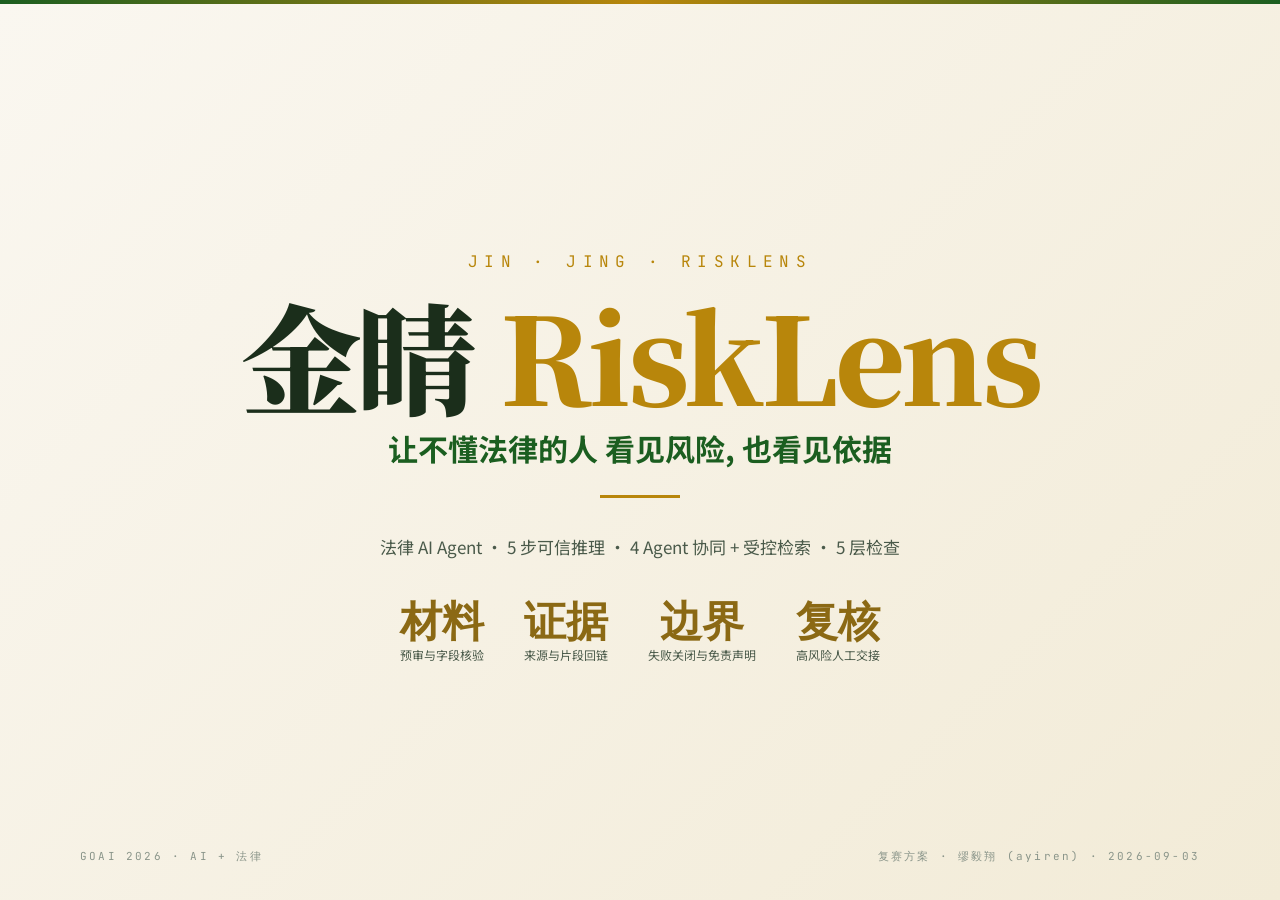
==== commit 3e5e515a: "docs: append financial showcase slides to visual demo" ====
--- a/demo.html
+++ b/demo.html
@@ -1,119 +1,2982 @@
-<!doctype html>
+<!DOCTYPE html>
 <html lang="zh-CN">
 <head>
-<meta charset="utf-8">
-<meta name="viewport" content="width=device-width, initial-scale=1">
-<title>金睛 RiskLens 金融版｜可信融资材料预审 Agent</title>
+<meta charset="UTF-8">
+<meta name="viewport" content="width=device-width, initial-scale=1.0">
+<title>金睛 RiskLens · 可信金融风险分析 Agent · 复赛演示</title>
+<link href="https://fonts.googleapis.com/css2?family=Noto+Sans+SC:wght@300;400;500;700;900&family=Noto+Serif+SC:wght@400;700;900&family=JetBrains+Mono:wght@400;500;700&display=swap" rel="stylesheet">
 <style>
-:root{--ink:#10291b;--green:#0d5b2a;--gold:#b57a05;--cream:#f8f5ed;--paper:#fffdf8;--line:#ded7c8;--muted:#617166;--red:#a33227}*{box-sizing:border-box}body{margin:0;background:#2c312d;color:var(--ink);font-family:"Microsoft YaHei","PingFang SC",Arial,sans-serif}.deck{width:100vw;height:100vh;overflow:hidden;background:var(--cream)}.slide{display:none;height:100%;padding:4.1vh 5.2vw 3.4vh;background:radial-gradient(circle at 100% 0,#f1ead8 0,transparent 31%),var(--cream);position:relative;overflow:hidden}.slide.active{display:flex;flex-direction:column}.top{height:7%;min-height:38px;display:flex;align-items:center;justify-content:space-between;border-bottom:1px solid var(--line);font:700 clamp(11px,1vw,16px) ui-monospace,Consolas,monospace;letter-spacing:.22em;color:var(--green)}.count{padding:7px 14px;background:var(--green);border-radius:20px;color:#fff;letter-spacing:.12em}.eyebrow{margin-top:3.1vh;color:var(--gold);font:700 clamp(11px,1vw,16px) ui-monospace,Consolas,monospace;letter-spacing:.28em}.title{font-family:STKaiti,"KaiTi","STSong",serif;font-size:clamp(36px,4vw,70px);line-height:1.12;letter-spacing:.02em;margin:1.2vh 0 1vh;color:#092719}.subtitle{font-size:clamp(16px,1.45vw,23px);line-height:1.55;color:#415548;margin:0;max-width:1100px}.footer{position:absolute;bottom:2.2vh;left:5.2vw;right:5.2vw;font-size:clamp(10px,.82vw,13px);color:#718074;display:flex;justify-content:space-between}.cover{justify-content:center;background:radial-gradient(circle at 70% 30%,#e6d9b4 0,transparent 21%),linear-gradient(120deg,#f7f3e9,#e8e0cd)}.cover:before{content:"";position:absolute;inset:0;background:repeating-linear-gradient(90deg,transparent 0 80px,rgba(13,91,42,.035) 81px 82px);pointer-events:none}.brand{font:700 clamp(15px,1.5vw,23px) ui-monospace,Consolas,monospace;letter-spacing:.22em;color:var(--green);z-index:1}.cover h1{font-family:STKaiti,"KaiTi",serif;font-size:clamp(64px,8vw,128px);line-height:.95;margin:3.5vh 0 1.5vh;z-index:1}.cover h1 span{color:var(--gold)}.lead{font-size:clamp(22px,2.4vw,38px);font-weight:700;color:var(--green);z-index:1}.rule{width:140px;height:4px;background:var(--gold);margin:4vh 0 2.5vh}.tagrow{display:flex;gap:10px;flex-wrap:wrap;z-index:1}.tag{padding:9px 14px;border-radius:20px;border:1px solid #c9b98c;background:#fff9e8;color:#765b12;font-size:clamp(12px,1vw,16px)}.tag.ok{background:#e5f0e7;color:var(--green);border-color:#9bbda2}.grid{display:grid;gap:18px;margin-top:2.8vh;flex:1;min-height:0}.g2{grid-template-columns:repeat(2,minmax(0,1fr))}.g3{grid-template-columns:repeat(3,minmax(0,1fr))}.g4{grid-template-columns:repeat(4,minmax(0,1fr))}.card{background:rgba(255,253,248,.86);border:1px solid var(--line);border-top:5px solid var(--green);border-radius:10px;padding:clamp(16px,1.5vw,27px);min-width:0}.card.gold{border-top-color:var(--gold)}.card h3{margin:0 0 10px;font-family:STKaiti,"KaiTi",serif;font-size:clamp(22px,2vw,32px)}.card h4{margin:4px 0 10px;font-size:clamp(16px,1.3vw,21px)}.card p,.card li{font-size:clamp(13px,1.07vw,17px);line-height:1.65;color:#425348}.kicker{font:700 clamp(11px,.9vw,14px) ui-monospace,Consolas,monospace;letter-spacing:.18em;color:var(--gold)}.small{font-size:clamp(12px,.98vw,15px);line-height:1.55;color:var(--muted)}.callout{margin-top:14px;border-left:4px solid var(--gold);padding:10px 13px;background:#f8f0dc;font-size:clamp(13px,1.05vw,16px);line-height:1.55}.flow{display:grid;grid-template-columns:repeat(7,minmax(0,1fr));align-items:center;gap:7px;margin:3vh 0 2vh}.node{min-height:132px;border:1px solid #b7c8b8;border-radius:9px;background:#fffdf8;padding:15px 12px}.node b{display:block;font-size:clamp(16px,1.3vw,21px);margin:8px 0}.node small{font-size:clamp(11px,.9vw,14px);line-height:1.45;color:#52675a}.arrow{text-align:center;color:var(--gold);font-size:28px}.stage{display:grid;grid-template-columns:1.1fr 1.25fr .9fr;gap:14px;margin-top:2.3vh;flex:1;min-height:0}.panel{border:1px solid var(--line);border-radius:10px;background:#fffdf8;padding:19px;min-width:0}.panel-title{font-weight:800;font-size:clamp(17px,1.35vw,22px);margin-bottom:12px}.list{padding:0;margin:0;list-style:none}.list li{border-top:1px solid #e6e0d4;padding:9px 0;font-size:clamp(12px,1vw,16px);line-height:1.5}.list li:first-child{border-top:0}.pill{display:inline-block;font-size:12px;border-radius:15px;padding:4px 9px;margin:2px;background:#e6f0e7;color:var(--green);font-weight:700}.pill.gold{background:#faedc9;color:#856004}.pill.red{background:#f9e3df;color:var(--red)}.mock{background:#fff;border:1px solid #d8d2c5;border-radius:10px;overflow:hidden;height:100%}.browserbar{padding:9px 13px;background:#eee6d4;font-size:12px;color:#6f766f}.result-row{margin:11px;border:1px solid #dfd9cd;border-radius:7px;padding:10px;background:#fffcf5}.result-row b{display:block;color:var(--green);font-size:14px}.evidence{font:12px/1.45 ui-monospace,Consolas,monospace;color:#52675a;margin-top:6px}.matrix{display:grid;grid-template-columns:1fr 1.45fr 1.25fr 1.35fr;gap:0;margin-top:2.4vh;border:1px solid var(--line);border-radius:9px;overflow:hidden}.matrix>*{padding:14px;border-right:1px solid var(--line);border-bottom:1px solid var(--line);font-size:clamp(12px,1vw,16px);line-height:1.5}.matrix>*:nth-child(4n){border-right:0}.matrix .head{background:#e8efdf;color:var(--green);font-weight:800}.matrix .focus{background:#fff6dd;font-weight:700}.safety{display:grid;grid-template-columns:repeat(4,minmax(0,1fr));gap:16px;margin-top:2.8vh;flex:1}.shield{border-radius:12px;background:#fffdf8;border:1px solid var(--line);border-top:6px solid var(--green);padding:20px}.shield:before{content:"";display:block;width:34px;height:40px;background:var(--green);clip-path:polygon(50% 0,100% 17%,90% 77%,50% 100%,10% 77%,0 17%);margin-bottom:13px}.shield h3{font-family:STKaiti,"KaiTi",serif;font-size:clamp(24px,2.1vw,34px);margin:0 0 9px}.shield p{font-size:clamp(13px,1.05vw,16px);line-height:1.62;color:#435749}.status{display:inline-block;font-size:12px;padding:4px 9px;border-radius:12px;background:#e7f1e8;color:var(--green);font-weight:700}.status.plan{background:#fff1d3;color:#8c6402}.metric{padding:18px;border-radius:10px;background:#f4eddb;border:1px solid #dfd3b6}.metric .mname{font-size:clamp(14px,1.2vw,19px);font-weight:700}.metric .mnum{font:700 clamp(33px,3.4vw,55px) ui-monospace,Consolas,monospace;color:var(--green);margin:7px 0}.compare{display:grid;grid-template-columns:1fr 1fr 1fr 1.1fr;gap:12px;margin-top:2.6vh}.compare .card{padding:18px}.compare .card:last-child{background:#eef6ed;border-color:#a8c4aa}.route{display:grid;grid-template-columns:repeat(3,1fr);gap:18px;margin-top:2.8vh}.route .card{min-height:270px}.divider{height:1px;background:var(--line);margin:12px 0}.note{margin-top:2vh;padding:13px 16px;background:#f9eee9;border:1px solid #e4c6bd;border-radius:8px;color:#71332d;font-size:clamp(12px,1vw,16px);line-height:1.55}.nav{position:absolute;right:5.2vw;bottom:2.1vh;display:flex;gap:8px}.nav button{border:1px solid #b8c2b7;background:#fffdf8;color:var(--green);border-radius:5px;padding:7px 13px;cursor:pointer;font-weight:700}.nav button:hover{background:#e7f1e8}@media(max-width:850px){.slide{padding:3vh 4vw}.g3,.g4,.safety,.compare,.route{grid-template-columns:1fr 1fr}.flow{grid-template-columns:1fr 25px 1fr 25px 1fr}.flow .node:nth-of-type(4){grid-column:1}.stage{grid-template-columns:1fr}.matrix{grid-template-columns:1fr 1fr}.matrix>*:nth-child(4n){border-right:1px solid var(--line)}.matrix>*:nth-child(2n){border-right:0}.footer{left:4vw;right:4vw}}@media(max-width:560px){.g2,.g3,.g4,.safety,.compare,.route{grid-template-columns:1fr}.slide{overflow:auto}.deck{overflow:auto}.title{font-size:35px}.cover h1{font-size:65px}.flow{grid-template-columns:1fr}.arrow{transform:rotate(90deg)}.matrix{grid-template-columns:1fr}.matrix>*{border-right:0!important}.footer{position:static;margin-top:20px}.nav{position:fixed;right:14px;bottom:12px}}
+:root {
+  --bg:        #FAF7F0;
+  --bg-2:      #F2EBD7;
+  --panel:     #FFFFFF;
+  --ink:       #1B2E1B;
+  --ink-2:     #4A5A4A;
+  --ink-3:     #8A958A;
+  --green-d:   #1B5E20;
+  --green:     #2E7D32;
+  --green-l:   #66BB6A;
+  --gold-d:    #8B6914;
+  --gold:      #B8860B;
+  --gold-l:    #D4A52A;
+  --red:       #B71C1C;
+  --red-l:     #E53935;
+  --rule:      #E5DFC8;
+  --rule-s:    #D6CCAB;
+}
+* { box-sizing: border-box; margin: 0; padding: 0; }
+html, body {
+  background: var(--bg);
+  color: var(--ink);
+  font-family: 'Microsoft YaHei', 'PingFang SC', 'Noto Sans SC', Arial, sans-serif;
+  font-weight: 400;
+  overflow-x: hidden;
+  line-height: 1.5;
+}
+.deck {
+  width: 100%;
+  height: 100vh;
+  overflow-y: scroll;
+  scroll-snap-type: y mandatory;
+}
+.slide {
+  width: 100%;
+  height: 100vh;
+  scroll-snap-align: start;
+  scroll-snap-stop: always;
+  position: relative;
+  display: flex;
+  flex-direction: column;
+  padding: 50px 80px 36px;
+  overflow: hidden;
+  background: var(--bg);
+}
+.slide::before {
+  content: '';
+  position: absolute;
+  top: 0; left: 0; right: 0;
+  height: 4px;
+  background: linear-gradient(90deg, var(--green-d) 0%, var(--gold) 50%, var(--green-d) 100%);
+  z-index: 10;
+}
+.header {
+  display: flex;
+  justify-content: space-between;
+  align-items: center;
+  padding-bottom: 14px;
+  border-bottom: 1px solid var(--rule);
+  margin-bottom: 20px;
+  font-family: 'JetBrains Mono', monospace;
+  font-size: 12px;
+  color: var(--ink-3);
+  letter-spacing: 0.15em;
+  flex-shrink: 0;
+}
+.header .brand {
+  font-weight: 700;
+  color: var(--green-d);
+  font-size: 14px;
+  letter-spacing: 0.2em;
+}
+.header .num {
+  background: var(--green-d);
+  color: var(--gold-l);
+  padding: 4px 14px;
+  border-radius: 12px;
+  font-weight: 700;
+}
+.title-block {
+  margin-bottom: 18px;
+  flex-shrink: 0;
+}
+.eyebrow {
+  font-family: 'JetBrains Mono', monospace;
+  font-size: 12px;
+  color: var(--gold);
+  letter-spacing: 0.3em;
+  font-weight: 700;
+  margin-bottom: 6px;
+}
+h1.title {
+  font-family: 'Noto Serif SC', serif;
+  font-weight: 900;
+  font-size: 48px;
+  line-height: 1.1;
+  color: var(--ink);
+  letter-spacing: -0.01em;
+}
+h2.title {
+  font-family: 'Noto Serif SC', serif;
+  font-weight: 900;
+  font-size: 36px;
+  line-height: 1.15;
+  color: var(--ink);
+  letter-spacing: -0.01em;
+}
+.subtitle {
+  font-size: 17px;
+  color: var(--ink-2);
+  margin-top: 6px;
+  font-weight: 400;
+}
+/* 主内容区：占满剩余空间 */
+.content {
+  flex: 1;
+  display: flex;
+  flex-direction: column;
+  gap: 14px;
+  min-height: 0;
+  overflow: hidden;
+  height: 100%;
+}
+.row { display: flex; gap: 14px; flex: 1; min-height: 0; height: 100%; }
+.col { flex: 1; display: flex; flex-direction: column; gap: 10px; min-height: 0; }
+.card {
+  background: var(--panel);
+  border: 1px solid var(--rule);
+  border-radius: 6px;
+  padding: 14px 18px;
+  position: relative;
+  display: flex;
+  flex-direction: column;
+  min-height: 0;
+}
+.card.gold { border-left: 4px solid var(--gold); }
+.card.green { border-left: 4px solid var(--green); }
+.card.dark { border-left: 4px solid var(--green-d); }
+.card-title {
+  font-size: 15px;
+  font-weight: 700;
+  color: var(--ink);
+  margin-bottom: 8px;
+  display: flex;
+  align-items: center;
+  gap: 8px;
+  flex-shrink: 0;
+}
+.card-num {
+  font-family: 'JetBrains Mono', monospace;
+  font-size: 11px;
+  font-weight: 700;
+  color: var(--gold);
+  background: var(--bg-2);
+  padding: 2px 8px;
+  border-radius: 3px;
+}
+.text-sm { font-size: 12.5px; color: var(--ink-2); line-height: 1.55; }
+.text-xs { font-size: 11.5px; color: var(--ink-3); line-height: 1.5; }
+.text-mono { font-family: 'JetBrains Mono', monospace; }
+.text-gold { color: var(--gold-d); }
+.text-green { color: var(--green-d); }
+.text-red { color: var(--red); }
+.bold { font-weight: 700; }
+.mt-2 { margin-top: 6px; }
+.mt-3 { margin-top: 10px; }
+.mt-4 { margin-top: 14px; }
+table {
+  width: 100%;
+  border-collapse: collapse;
+  font-size: 11.5px;
+  flex-shrink: 0;
+}
+th, td {
+  padding: 6px 10px;
+  text-align: left;
+  border-bottom: 1px solid var(--rule);
+}
+th {
+  background: var(--bg-2);
+  color: var(--green-d);
+  font-weight: 700;
+  font-family: 'JetBrains Mono', monospace;
+  font-size: 10.5px;
+  letter-spacing: 0.08em;
+}
+tbody tr:hover { background: var(--bg-2); }
+ul.list { list-style: none; }
+ul.list li {
+  font-size: 12px;
+  color: var(--ink-2);
+  padding: 3px 0 3px 18px;
+  position: relative;
+  line-height: 1.5;
+}
+ul.list li::before {
+  content: '◆';
+  position: absolute;
+  left: 0;
+  color: var(--gold);
+  font-size: 9px;
+  top: 5px;
+}
+.data-grid {
+  display: grid;
+  grid-template-columns: repeat(4, 1fr);
+  gap: 10px;
+}
+.data-cell {
+  background: var(--bg-2);
+  border-radius: 6px;
+  padding: 10px 12px;
+  text-align: center;
+  border-top: 3px solid var(--gold);
+}
+.data-num {
+  font-family: 'JetBrains Mono', monospace;
+  font-size: 28px;
+  font-weight: 700;
+  color: var(--green-d);
+  line-height: 1.0;
+}
+.data-label {
+  font-size: 11.5px;
+  color: var(--ink-2);
+  margin-top: 4px;
+}
+.data-num.gold { color: var(--gold-d); }
+.data-num.red { color: var(--red); }
+.pill {
+  display: inline-block;
+  background: var(--bg-2);
+  color: var(--ink);
+  font-size: 11px;
+  padding: 3px 9px;
+  border-radius: 12px;
+  border: 1px solid var(--rule-s);
+  margin: 2px;
+}
+.pill.gold { background: var(--gold-l); color: var(--ink); border-color: var(--gold); }
+.pill.green { background: var(--green-l); color: white; border-color: var(--green); }
+.pill.dark { background: var(--green-d); color: var(--gold-l); border-color: var(--green-d); }
+/* Mock 浏览器 */
+.mock {
+  background: var(--bg);
+  border: 1px solid var(--rule);
+  border-radius: 6px;
+  padding: 0;
+  display: flex;
+  flex-direction: column;
+  flex: 1;
+  min-height: 0;
+  overflow: hidden;
+}
+.mock-bar {
+  background: var(--bg-2);
+  padding: 6px 10px;
+  border-bottom: 1px solid var(--rule);
+  display: flex;
+  gap: 4px;
+  align-items: center;
+  flex-shrink: 0;
+}
+.mock-bar .dot { width: 8px; height: 8px; border-radius: 50%; flex-shrink: 0; }
+.mock-bar .d1 { background: #FF5F57; }
+.mock-bar .d2 { background: #FEBC2E; }
+.mock-bar .d3 { background: #28C840; }
+.mock-bar .url {
+  margin-left: 10px;
+  font-family: 'JetBrains Mono', monospace;
+  font-size: 10px;
+  color: var(--ink-3);
+  white-space: nowrap;
+  overflow: hidden;
+  text-overflow: ellipsis;
+}
+.mock-body {
+  padding: 8px 10px;
+  font-size: 10.5px;
+  line-height: 1.5;
+  flex: 1;
+  overflow-y: auto;
+}
+.mock-row {
+  display: flex;
+  justify-content: space-between;
+  padding: 3px 0;
+  border-bottom: 1px dashed var(--rule);
+  gap: 8px;
+}
+.mock-row:last-child { border-bottom: 0; }
+.mock-row .label { color: var(--ink-2); flex: 1; }
+.mock-row .val { color: var(--gold-d); font-family: 'JetBrains Mono', monospace; font-size: 10px; flex-shrink: 0; }
+.mock-quote {
+  background: var(--bg-2);
+  border-left: 3px solid var(--gold);
+  padding: 6px 10px;
+  font-size: 10.5px;
+  color: var(--ink-2);
+  font-style: italic;
+  margin: 4px 0;
+  line-height: 1.5;
+}
+.mock-section {
+  font-family: 'JetBrains Mono', monospace;
+  font-size: 9.5px;
+  color: var(--gold-d);
+  letter-spacing: 0.2em;
+  margin: 4px 0 2px;
+  font-weight: 700;
+}
+/* SVG 图表通用 */
+.chart-card {
+  background: var(--panel);
+  border: 1px solid var(--rule);
+  border-radius: 6px;
+  padding: 12px 14px;
+  display: flex;
+  flex-direction: column;
+  min-height: 0;
+}
+.chart-card h4 {
+  font-size: 13px;
+  font-weight: 700;
+  color: var(--ink);
+  margin-bottom: 8px;
+}
+.chart-svg-wrap {
+  flex: 1;
+  min-height: 0;
+  display: flex;
+  align-items: center;
+  justify-content: center;
+}
+.chart-svg-wrap svg { width: 100%; height: 100%; max-height: 220px; }
+.legacy-metric-chart { display: none !important; }
+/* ============== Slide 1 封面 ============== */
+.cover {
+  background: linear-gradient(135deg, var(--bg) 0%, var(--bg-2) 100%);
+  display: flex;
+  flex-direction: column;
+  justify-content: center;
+  align-items: center;
+  text-align: center;
+}
+.cover-logo {
+  font-family: 'JetBrains Mono', monospace;
+  font-size: 16px;
+  color: var(--gold);
+  letter-spacing: 0.4em;
+  margin-bottom: 20px;
+}
+.cover-title {
+  font-family: 'Noto Serif SC', serif;
+  font-weight: 900;
+  font-size: 120px;
+  color: var(--ink);
+  line-height: 1.0;
+  letter-spacing: -0.03em;
+}
+.cover-title .gold { color: var(--gold); }
+.cover-sub {
+  font-size: 30px;
+  color: var(--green-d);
+  margin-top: 12px;
+  font-weight: 700;
+}
+.cover-tag {
+  font-size: 17px;
+  color: var(--ink-2);
+  margin-top: 12px;
+  max-width: 760px;
+}
+.cover-metrics {
+  display: flex;
+  gap: 40px;
+  margin-top: 40px;
+}
+.cover-metric {
+  text-align: center;
+}
+.cover-metric .n {
+  font-family: 'JetBrains Mono', monospace;
+  font-size: 42px;
+  font-weight: 700;
+  color: var(--gold-d);
+  line-height: 1.0;
+}
+.cover-metric .l {
+  font-size: 12px;
+  color: var(--ink-2);
+  margin-top: 4px;
+}
+.cover-meta {
+  position: absolute;
+  bottom: 36px;
+  left: 80px;
+  right: 80px;
+  display: flex;
+  justify-content: space-between;
+  font-family: 'JetBrains Mono', monospace;
+  font-size: 11px;
+  color: var(--ink-3);
+  letter-spacing: 0.2em;
+}
+.cover-divider {
+  width: 80px;
+  height: 3px;
+  background: var(--gold);
+  margin: 24px auto;
+}
+.scroll-hint {
+  position: absolute;
+  bottom: 6px;
+  left: 50%;
+  transform: translateX(-50%);
+  font-family: 'JetBrains Mono', monospace;
+  font-size: 10px;
+  color: var(--ink-3);
+  letter-spacing: 0.3em;
+  animation: bounce 1.5s infinite;
+}
+@keyframes bounce {
+  0%, 100% { transform: translate(-50%, 0); }
+  50% { transform: translate(-50%, 6px); }
+}
+/* ============== Slide 2 目录 ============== */
+.toc-grid {
+  display: grid;
+  grid-template-columns: repeat(2, 1fr);
+  gap: 16px;
+  flex: 1;
+  align-content: center;
+}
+.toc-card {
+  background: var(--panel);
+  border: 1px solid var(--rule);
+  border-radius: 8px;
+  padding: 18px 22px;
+  cursor: pointer;
+  transition: all 0.2s;
+  position: relative;
+  overflow: hidden;
+}
+.toc-card:hover {
+  border-color: var(--gold);
+  box-shadow: 0 4px 16px rgba(184, 134, 11, 0.15);
+}
+.toc-card::before {
+  content: '';
+  position: absolute;
+  left: 0; top: 0; bottom: 0;
+  width: 4px;
+  background: var(--gold);
+}
+.toc-num {
+  font-family: 'JetBrains Mono', monospace;
+  font-size: 11px;
+  color: var(--gold-d);
+  letter-spacing: 0.3em;
+  font-weight: 700;
+  margin-bottom: 6px;
+}
+.toc-title {
+  font-family: 'Noto Serif SC', serif;
+  font-size: 24px;
+  font-weight: 900;
+  color: var(--ink);
+  margin-bottom: 6px;
+}
+.toc-items {
+  display: flex;
+  flex-wrap: wrap;
+  gap: 5px;
+  margin-top: 8px;
+}
+/* ============== Slide 3 三大场景 ============== */
+.scenario-row {
+  display: grid;
+  grid-template-columns: repeat(3, 1fr);
+  gap: 14px;
+  flex: 1;
+  min-height: 0;
+  align-self: stretch;
+  height: 100%;
+}
+.scenario-card {
+  background: var(--panel);
+  border: 1px solid var(--rule);
+  border-radius: 8px;
+  padding: 16px 18px;
+  display: flex;
+  flex-direction: column;
+  position: relative;
+  border-top: 4px solid var(--green-d);
+  height: 100%;
+  overflow: hidden;
+}
+.scenario-card .label {
+  font-family: 'JetBrains Mono', monospace;
+  font-size: 10.5px;
+  letter-spacing: 0.2em;
+  color: var(--gold-d);
+  font-weight: 700;
+  margin-bottom: 4px;
+}
+.scenario-card h3 {
+  font-family: 'Noto Serif SC', serif;
+  font-size: 19px;
+  font-weight: 900;
+  color: var(--ink);
+  margin-bottom: 4px;
+}
+.scenario-card .who {
+  font-size: 11.5px;
+  color: var(--ink-2);
+  font-style: italic;
+  margin-bottom: 6px;
+}
+.scenario-card .pain {
+  font-size: 11.5px;
+  color: var(--red);
+  padding: 5px 8px;
+  background: rgba(183, 28, 28, 0.06);
+  border-radius: 4px;
+  margin-bottom: 5px;
+}
+.scenario-card .we {
+  font-size: 11.5px;
+  color: var(--ink);
+  padding: 5px 8px;
+  background: rgba(46, 125, 50, 0.06);
+  border-radius: 4px;
+  margin-bottom: 5px;
+}
+.scenario-card .result {
+  font-size: 12px;
+  color: var(--gold-d);
+  font-weight: 700;
+  margin-top: auto;
+  padding-top: 6px;
+  border-top: 1px dashed var(--rule);
+}
+.scenario-card .data-row {
+  display: grid;
+  grid-template-columns: repeat(3, 1fr);
+  gap: 6px;
+  margin-top: 8px;
+}
+.scenario-card .data-cell-mini {
+  background: var(--bg-2);
+  border-radius: 4px;
+  padding: 6px 8px;
+  text-align: center;
+  border-top: 2px solid var(--gold);
+}
+.scenario-card .data-cell-mini .n {
+  font-family: 'JetBrains Mono', monospace;
+  font-size: 16px;
+  font-weight: 700;
+  color: var(--green-d);
+  line-height: 1.0;
+}
+.scenario-card .data-cell-mini .l {
+  font-size: 10px;
+  color: var(--ink-2);
+  margin-top: 2px;
+}
+.scenario-card .examples {
+  margin-top: 8px;
+  font-size: 10.5px;
+  color: var(--ink-2);
+  line-height: 1.5;
+  padding: 6px 8px;
+  background: var(--bg);
+  border-radius: 4px;
+  border-left: 2px solid var(--gold);
+}
+.scenario-card .examples b { color: var(--green-d); }
+.scenario-card .mini-chart {
+  margin-top: 8px;
+  background: var(--bg);
+  border: 1px solid var(--rule);
+  border-radius: 4px;
+  padding: 6px 8px 4px;
+  flex: 1;
+  min-height: 0;
+  display: flex;
+  flex-direction: column;
+}
+.scenario-card .mini-chart-title {
+  font-family: 'JetBrains Mono', monospace;
+  font-size: 8.5px;
+  color: var(--gold-d);
+  letter-spacing: 0.05em;
+  font-weight: 700;
+  margin-bottom: 2px;
+}
+.scenario-card .mini-chart-info {
+  margin-top: 4px;
+  padding-top: 4px;
+  border-top: 1px dashed var(--rule);
+  font-size: 9.5px;
+  color: var(--ink-2);
+  line-height: 1.5;
+  flex: 1;
+  min-height: 0;
+  display: flex;
+  flex-direction: column;
+  justify-content: center;
+}
+/* ============== Slide 4-6 场景详情 ============== */
+.scene-grid {
+  display: grid;
+  grid-template-columns: 1fr 1.1fr 1fr;
+  gap: 12px;
+  flex: 1;
+  min-height: 0;
+  height: 100%;
+}
+.scene-panel {
+  background: var(--panel);
+  border: 1px solid var(--rule);
+  border-radius: 8px;
+  padding: 12px 14px;
+  overflow-y: auto;
+  display: flex;
+  flex-direction: column;
+}
+.scene-panel.gold { border-top: 3px solid var(--gold); }
+.scene-panel.green { border-top: 3px solid var(--green-d); }
+.scene-panel .ph {
+  font-family: 'JetBrains Mono', monospace;
+  font-size: 10.5px;
+  letter-spacing: 0.2em;
+  color: var(--gold-d);
+  font-weight: 700;
+  margin-bottom: 6px;
+  flex-shrink: 0;
+}
+.scene-panel h4 {
+  font-size: 14px;
+  font-weight: 700;
+  color: var(--ink);
+  margin-bottom: 8px;
+  flex-shrink: 0;
+}
+/* ============== Slide 7 Agent 协同 ============== */
+.agent-list {
+  display: flex;
+  flex-direction: column;
+  gap: 6px;
+  flex: 1;
+  min-height: 0;
+  overflow-y: auto;
+  height: 100%;
+}
+.agent-row {
+  display: grid;
+  grid-template-columns: 50px 1fr 1.5fr 1.1fr;
+  gap: 10px;
+  align-items: center;
+  padding: 8px 12px;
+  background: var(--panel);
+  border: 1px solid var(--rule);
+  border-left: 4px solid var(--green-d);
+  border-radius: 6px;
+}
+.agent-row.output { border-left-color: var(--gold); background: linear-gradient(90deg, #FFF8E0 0%, #FAF7F0 100%); }
+.agent-num {
+  font-family: 'JetBrains Mono', monospace;
+  font-size: 18px;
+  font-weight: 700;
+  color: var(--gold-d);
+  text-align: center;
+  line-height: 1;
+}
+.agent-name {
+  font-size: 13.5px;
+  font-weight: 700;
+  color: var(--ink);
+  line-height: 1.2;
+}
+.agent-name small {
+  display: block;
+  font-size: 10.5px;
+  font-weight: 400;
+  color: var(--ink-3);
+  margin-top: 2px;
+}
+.agent-flow {
+  font-size: 11px;
+  color: var(--ink-2);
+  line-height: 1.4;
+}
+.agent-flow b { color: var(--green-d); }
+.agent-check { display: flex; flex-wrap: wrap; gap: 3px; }
+/* ============== Slide 8 为什么 ============== */
+.why-grid {
+  display: grid;
+  grid-template-columns: 1fr 1fr;
+  gap: 14px;
+  flex: 1;
+  min-height: 0;
+  height: 100%;
+}
+.why-card {
+  background: var(--panel);
+  border-radius: 8px;
+  padding: 16px 18px;
+  border-top: 4px solid;
+  overflow-y: auto;
+}
+.why-card.bad { border-color: var(--red); background: linear-gradient(180deg, #FFF5F5 0%, var(--panel) 30%); }
+.why-card.good { border-color: var(--green-d); background: linear-gradient(180deg, #F1F8E9 0%, var(--panel) 30%); }
+.why-card h3 {
+  font-family: 'Noto Serif SC', serif;
+  font-size: 18px;
+  font-weight: 900;
+  margin-bottom: 10px;
+}
+.why-card.bad h3 { color: var(--red); }
+.why-card.good h3 { color: var(--green-d); }
+.why-row {
+  display: grid;
+  grid-template-columns: 1fr 90px;
+  gap: 8px;
+  padding: 6px 0;
+  border-bottom: 1px solid var(--rule);
+  align-items: center;
+  font-size: 12px;
+}
+.why-row:last-child { border-bottom: 0; }
+.why-num {
+  font-family: 'JetBrains Mono', monospace;
+  font-weight: 700;
+  text-align: right;
+  font-size: 16px;
+}
+.why-card.bad .why-num { color: var(--red); }
+.why-card.good .why-num { color: var(--green-d); }
+.why-extra {
+  font-size: 11px;
+  color: var(--ink-3);
+  font-style: italic;
+  margin-top: 8px;
+  padding-top: 8px;
+  border-top: 1px dashed var(--rule);
+  line-height: 1.5;
+}
+/* ============== Slide 9 技术栈 ============== */
+.stack-grid {
+  display: grid;
+  grid-template-columns: repeat(3, 1fr);
+  gap: 12px;
+  flex: 1;
+  min-height: 0;
+  align-content: start;
+  height: 100%;
+}
+.stack-card {
+  background: var(--panel);
+  border: 1px solid var(--rule);
+  border-radius: 6px;
+  padding: 12px 14px;
+  border-top: 3px solid var(--green-d);
+  display: flex;
+  flex-direction: column;
+}
+.stack-cat {
+  font-family: 'Microsoft YaHei', 'PingFang SC', 'Noto Sans SC', sans-serif;
+  font-size: 10px;
+  color: var(--gold-d);
+  letter-spacing: 0.3em;
+  font-weight: 700;
+  margin-bottom: 4px;
+}
+.stack-name {
+  font-size: 14px;
+  font-weight: 700;
+  color: var(--ink);
+  margin-bottom: 4px;
+}
+.stack-meta {
+  font-size: 10.5px;
+  color: var(--ink-2);
+  line-height: 1.5;
+  margin-bottom: 6px;
+  flex: 1;
+}
+.stack-meta b { color: var(--green-d); }
+/* ============== Slide 10 安全边界 ============== */
+.safety-grid {
+  display: grid;
+  grid-template-columns: 1fr 1fr 1fr;
+  gap: 12px;
+  flex: 1;
+  min-height: 0;
+  height: 100%;
+}
+.safety-block {
+  background: var(--panel);
+  border: 1px solid var(--rule);
+  border-radius: 6px;
+  padding: 14px 16px;
+  display: flex;
+  flex-direction: column;
+}
+.safety-block.bad { border-top: 3px solid var(--red); }
+.safety-block.good { border-top: 3px solid var(--green-d); }
+.safety-block .head {
+  font-family: 'JetBrains Mono', monospace;
+  font-size: 10.5px;
+  color: var(--gold-d);
+  letter-spacing: 0.2em;
+  font-weight: 700;
+  margin-bottom: 6px;
+}
+.safety-block h3 {
+  font-size: 14px;
+  font-weight: 700;
+  margin-bottom: 10px;
+}
+.safety-block.bad h3 { color: var(--red); }
+.safety-block.good h3 { color: var(--green-d); }
+.safety-list { list-style: none; flex: 1; }
+.safety-list li {
+  font-size: 11.5px;
+  padding: 3px 0 3px 16px;
+  position: relative;
+  line-height: 1.5;
+  color: var(--ink-2);
+}
+.safety-list li::before {
+  content: '◆';
+  position: absolute;
+  left: 0;
+  font-size: 8px;
+  top: 5px;
+}
+.safety-block.bad .safety-list li::before { color: var(--red); }
+.safety-block.good .safety-list li::before { color: var(--green-d); }
+/* ============== Slide 11 竞品对比 ============== */
+.compete-grid {
+  display: grid;
+  grid-template-columns: minmax(0, 1.6fr) minmax(300px, 0.9fr);
+  gap: 20px;
+  flex: 1;
+  min-height: 0;
+  height: 100%;
+}
+.compete-table {
+  background: var(--panel);
+  border: 1px solid var(--rule);
+  border-radius: 6px;
+  overflow: hidden;
+  display: flex;
+  flex-direction: column;
+}
+.compete-table table { width: 100%; height: 100%; flex-shrink: 0; }
+.compete-table th {
+  background: var(--green-d);
+  color: var(--gold-l);
+  font-size: 11px;
+  padding: 8px 10px;
+}
+.compete-table th.gold { background: var(--gold); color: var(--ink); }
+.compete-table td { font-size: 11.5px; padding: 6px 10px; }
+.compete-table td.ours {
+  background: rgba(184, 134, 11, 0.10);
+  color: var(--ink);
+  font-weight: 700;
+}
+.compete-table td.center { text-align: center; }
+.compete-side {
+  display: grid;
+  grid-template-rows: repeat(3, minmax(0, 1fr));
+  gap: 12px;
+  min-height: 0;
+}
+.position-card {
+  position: relative;
+  overflow: hidden;
+  padding: 18px 18px 15px;
+  border: 1px solid var(--rule);
+  border-left: 5px solid var(--green-d);
+  border-radius: 7px;
+  background: var(--panel);
+  display: flex;
+  flex-direction: column;
+  justify-content: center;
+}
+.position-card.gold { border-left-color: var(--gold); background: linear-gradient(135deg, #FFFDF6, #F8F0D9); }
+.position-card .position-label {
+  color: var(--gold-d);
+  font-family: 'JetBrains Mono', monospace;
+  font-size: 11px;
+  font-weight: 800;
+  letter-spacing: 1.4px;
+  margin-bottom: 8px;
+}
+.position-card h4 { margin: 0 0 7px; font-size: 21px; color: var(--ink); }
+.position-card p { margin: 0; color: var(--ink-2); font-size: 13px; line-height: 1.65; }
+.position-card .deliverable {
+  display: inline-block;
+  align-self: flex-start;
+  margin-top: 11px;
+  padding: 4px 9px;
+  border-radius: 999px;
+  color: var(--green-d);
+  background: #EDF5ED;
+  font-size: 11px;
+  font-weight: 700;
+}
+@media (max-width: 1000px) {
+  .compete-grid { grid-template-columns: 1fr; overflow-y: auto; }
+  .compete-table { min-height: 360px; }
+  .compete-side { grid-template-columns: repeat(3, minmax(220px, 1fr)); grid-template-rows: 1fr; }
+}
+.score-pill {
+  display: inline-block;
+  font-family: 'JetBrains Mono', monospace;
+  font-size: 10px;
+  font-weight: 700;
+  padding: 2px 8px;
+  border-radius: 10px;
+  background: var(--bg-2);
+  color: var(--ink-2);
+}
+.score-pill.h { background: var(--green-d); color: var(--gold-l); }
+.score-pill.m { background: var(--gold-l); color: var(--ink); }
+.score-pill.l { background: var(--red-l); color: white; }
+.radar-card {
+  background: var(--panel);
+  border: 1px solid var(--rule);
+  border-radius: 6px;
+  padding: 14px;
+  display: flex;
+  flex-direction: column;
+}
+.radar-card h4 {
+  font-size: 13px;
+  font-weight: 700;
+  color: var(--ink);
+  margin-bottom: 8px;
+  text-align: center;
+}
+.radar-card .legend {
+  display: flex;
+  justify-content: center;
+  gap: 12px;
+  margin-top: 8px;
+  font-size: 10px;
+  color: var(--ink-2);
+}
+.radar-card .legend span { display: flex; align-items: center; gap: 4px; }
+.radar-card .legend .dot { width: 10px; height: 10px; border-radius: 2px; }
+/* ============== Slide 12 优势汇总 ============== */
+.advantages {
+  display: flex;
+  flex-direction: column;
+  padding: 50px 90px 36px;
+  background: linear-gradient(135deg, #FAF7F0 0%, #F2EBD7 100%);
+}
+.adv-grid {
+  flex: 1;
+  display: grid;
+  grid-template-columns: 1fr 1fr;
+  gap: 16px 32px;
+  align-content: center;
+  margin-top: 16px;
+}
+.adv-row {
+  display: flex;
+  align-items: baseline;
+  flex-wrap: wrap;
+  gap: 8px;
+  padding: 14px 0;
+  border-bottom: 1px solid var(--rule);
+}
+.adv-pre {
+  font-family: 'Noto Sans SC', sans-serif;
+  font-weight: 400;
+  color: var(--ink-3);
+  font-size: 18px;
+}
+.adv-neg {
+  font-family: 'Noto Serif SC', serif;
+  font-weight: 700;
+  color: var(--ink-2);
+  text-decoration: line-through;
+  text-decoration-color: var(--red);
+  text-decoration-thickness: 2px;
+  font-size: 22px;
+}
+.adv-post {
+  font-family: 'Noto Sans SC', sans-serif;
+  font-weight: 500;
+  color: var(--ink-2);
+  font-size: 18px;
+}
+.adv-pos {
+  font-family: 'Noto Serif SC', serif;
+  font-weight: 900;
+  color: var(--green-d);
+  font-size: 30px;
+}
+.adv-pos.gold { color: var(--gold-d); }
+.adv-pos.xl { font-size: 46px; }
+.adv-pos.l { font-size: 38px; }
+.adv-num {
+  font-family: 'JetBrains Mono', monospace;
+  font-weight: 700;
+  color: var(--gold-d);
+  font-size: 24px;
+  background: var(--bg-2);
+  padding: 2px 10px;
+  border-radius: 4px;
+  margin: 0 6px;
+}
+/* ============== Slide 13 易用性 ============== */
+.usability-grid {
+  display: grid;
+  grid-template-columns: 1fr 1.2fr;
+  gap: 14px;
+  flex: 1;
+  min-height: 0;
+  height: 100%;
+}
+.usability-info {
+  background: var(--panel);
+  border: 1px solid var(--rule);
+  border-radius: 6px;
+  padding: 14px 18px;
+  border-left: 4px solid var(--green-d);
+  display: flex;
+  flex-direction: column;
+  overflow-y: auto;
+}
+.usability-info h3 {
+  font-size: 16px;
+  font-weight: 700;
+  color: var(--ink);
+  margin: 6px 0;
+}
+.usability-info p {
+  font-size: 11.5px;
+  color: var(--ink-2);
+  line-height: 1.6;
+  margin-bottom: 6px;
+}
+.usability-templates {
+  background: var(--panel);
+  border: 1px solid var(--rule);
+  border-radius: 6px;
+  padding: 14px 18px;
+  display: flex;
+  flex-direction: column;
+}
+.usability-templates h4 {
+  font-family: 'JetBrains Mono', monospace;
+  font-size: 10.5px;
+  color: var(--gold-d);
+  letter-spacing: 0.2em;
+  font-weight: 700;
+  margin-bottom: 8px;
+}
+/* ============== Slide 14-15 评委建议 ============== */
+.judge-grid {
+  display: grid;
+  grid-template-columns: 1fr 1fr 1fr;
+  gap: 14px;
+  flex: 1;
+  min-height: 0;
+  height: 100%;
+}
+.judge-quote-card {
+  background: linear-gradient(135deg, #FFF8E0 0%, #FAF7F0 100%);
+  border: 1px solid var(--gold);
+  border-radius: 6px;
+  padding: 14px 18px;
+  border-left: 4px solid var(--gold);
+  display: flex;
+  flex-direction: column;
+}
+.judge-quote-card .who {
+  font-family: 'JetBrains Mono', monospace;
+  font-size: 10.5px;
+  color: var(--gold-d);
+  letter-spacing: 0.2em;
+  font-weight: 700;
+  margin-bottom: 6px;
+}
+.judge-quote-card .text {
+  font-size: 14px;
+  font-weight: 700;
+  color: var(--ink);
+  line-height: 1.5;
+  font-style: italic;
+  padding-left: 14px;
+  border-left: 3px solid var(--gold);
+  flex: 1;
+}
+.judge-fix-card {
+  background: var(--panel);
+  border: 1px solid var(--rule);
+  border-radius: 6px;
+  padding: 12px 16px;
+  display: flex;
+  flex-direction: column;
+  border-top: 3px solid var(--green-d);
+}
+.judge-fix-card h4 {
+  font-family: 'JetBrains Mono', monospace;
+  font-size: 10.5px;
+  color: var(--green-d);
+  letter-spacing: 0.2em;
+  font-weight: 700;
+  margin-bottom: 8px;
+}
+.judge-fix-card ol {
+  margin-left: 20px;
+  flex: 1;
+}
+.judge-fix-card li {
+  font-size: 11px;
+  color: var(--ink-2);
+  line-height: 1.45;
+  margin-bottom: 3px;
+}
+.judge-fix-card li b { color: var(--green-d); }
+.judge-data-card {
+  background: var(--panel);
+  border: 1px solid var(--rule);
+  border-radius: 6px;
+  padding: 12px 16px;
+  display: flex;
+  flex-direction: column;
+  border-top: 3px solid var(--gold);
+}
+.judge-data-card h4 {
+  font-family: 'JetBrains Mono', monospace;
+  font-size: 10.5px;
+  color: var(--gold-d);
+  letter-spacing: 0.2em;
+  font-weight: 700;
+  margin-bottom: 8px;
+}
+/* ============== Slide 16 盲测 ============== */
+.blind-grid {
+  display: grid;
+  grid-template-columns: 1fr 1.2fr;
+  gap: 14px;
+  flex: 1;
+  min-height: 0;
+  height: 100%;
+}
+.blind-case {
+  background: var(--panel);
+  border: 1px solid var(--rule);
+  border-radius: 6px;
+  padding: 14px 18px;
+  border-left: 4px solid var(--gold);
+  font-family: 'JetBrains Mono', monospace;
+  font-size: 11px;
+  line-height: 1.7;
+  display: flex;
+  flex-direction: column;
+  overflow-y: auto;
+}
+.blind-case .key { color: var(--green-d); font-weight: 700; }
+.blind-case .quote {
+  font-family: 'Noto Sans SC', sans-serif;
+  font-size: 11.5px;
+  font-style: italic;
+  background: var(--bg-2);
+  padding: 6px 10px;
+  border-left: 3px solid var(--gold);
+  margin: 5px 0;
+  color: var(--ink-2);
+}
+.blind-case .method {
+  font-family: 'Noto Sans SC', sans-serif;
+  font-size: 10.5px;
+  color: var(--ink-3);
+  margin-top: auto;
+  padding-top: 8px;
+  border-top: 1px dashed var(--rule);
+  line-height: 1.5;
+}
+.blind-result {
+  display: flex;
+  flex-direction: column;
+  gap: 10px;
+}
+.blind-score-card {
+  background: linear-gradient(135deg, #FFF8E0 0%, var(--panel) 100%);
+  border: 2px solid var(--gold);
+  border-radius: 8px;
+  padding: 18px 24px;
+  text-align: center;
+  display: flex;
+  align-items: center;
+  gap: 24px;
+}
+.blind-score {
+  font-family: 'Noto Serif SC', serif;
+  font-size: 88px;
+  font-weight: 900;
+  line-height: 1.0;
+  background: linear-gradient(135deg, var(--gold-d) 0%, var(--green-d) 100%);
+  -webkit-background-clip: text;
+  -webkit-text-fill-color: transparent;
+  background-clip: text;
+  flex-shrink: 0;
+}
+.blind-score-meta {
+  text-align: left;
+  flex: 1;
+}
+.blind-score-meta .big {
+  font-size: 20px;
+  font-weight: 700;
+  color: var(--ink);
+  margin-bottom: 4px;
+}
+.blind-score-meta .sub {
+  font-family: 'JetBrains Mono', monospace;
+  font-size: 11px;
+  color: var(--ink-2);
+  letter-spacing: 0.15em;
+  line-height: 1.5;
+}
+.blind-detail {
+  background: var(--panel);
+  border: 1px solid var(--rule);
+  border-radius: 6px;
+  padding: 14px 18px;
+  flex: 1;
+  min-height: 280px;
+  display: flex;
+  flex-direction: column;
+  justify-content: space-between;
+  overflow: hidden;
+}
+.blind-detail .row {
+  display: flex;
+  justify-content: space-between;
+  align-items: center;
+  padding: 4px 0;
+  border-bottom: 1px dashed var(--rule);
+  font-size: 12px;
+  gap: 12px;
+  line-height: 1.4;
+}
+.blind-detail .row:last-child { border-bottom: 0; }
+.blind-detail .row b { color: var(--gold-d); }
+.blind-flow {
+  display: grid;
+  grid-template-columns: repeat(5, minmax(0, 1fr));
+  gap: 8px;
+  padding: 8px 14px;
+  min-width: 0;
+}
+.blind-step {
+  min-width: 0;
+  background: linear-gradient(135deg, #E8F5E9 0%, #FAF7F0 100%);
+  border-left: 4px solid #1B5E20;
+  padding: 8px 10px;
+  border-radius: 4px;
+  overflow-wrap: anywhere;
+}
+.blind-step.pending {
+  background: linear-gradient(135deg, #FFF8E0 0%, #FAF7F0 100%);
+  border-left-color: #B8860B;
+}
+.slide[data-slide="16"] h1.title {
+  font-size: clamp(30px, 3.45vw, 48px);
+  max-width: 100%;
+  overflow-wrap: anywhere;
+}
+@media (max-width: 900px) {
+  .blind-flow { grid-template-columns: repeat(2, minmax(0, 1fr)); }
+  .blind-score-card { padding: 14px; gap: 12px; }
+  .blind-score { font-size: 52px; }
+}
+/* ============== Slide 17 总结 ============== */
+.summary {
+  background: linear-gradient(135deg, var(--green-d) 0%, #0F1A0F 100%);
+  color: white;
+  display: flex;
+  flex-direction: column;
+  justify-content: center;
+  align-items: center;
+  text-align: center;
+}
+.summary::before {
+  background: linear-gradient(90deg, var(--gold-l) 0%, white 50%, var(--gold-l) 100%);
+}
+.summary .logo {
+  font-family: 'JetBrains Mono', monospace;
+  font-size: 14px;
+  color: var(--gold-l);
+  letter-spacing: 0.4em;
+  margin-bottom: 14px;
+}
+.summary h1 {
+  font-family: 'Noto Serif SC', serif;
+  font-weight: 900;
+  font-size: 110px;
+  color: white;
+  line-height: 1.0;
+  letter-spacing: -0.03em;
+}
+.summary h1 .gold { color: var(--gold-l); }
+.summary .tag {
+  font-size: 24px;
+  color: var(--gold-l);
+  margin-top: 14px;
+  font-weight: 700;
+}
+.summary .desc {
+  font-size: 15px;
+  color: rgba(255,255,255,0.85);
+  margin-top: 14px;
+  max-width: 860px;
+  line-height: 1.6;
+}
+.summary-divider {
+  width: 60px;
+  height: 3px;
+  background: var(--gold-l);
+  margin: 28px auto;
+}
+.summary-cta {
+  display: inline-block;
+  background: var(--gold);
+  color: var(--ink);
+  font-family: 'JetBrains Mono', monospace;
+  font-size: 17px;
+  font-weight: 700;
+  letter-spacing: 0.15em;
+  padding: 14px 36px;
+  border-radius: 4px;
+  text-decoration: none;
+  border: 2px solid var(--gold-l);
+}
+.summary-cta:hover { background: var(--gold-l); }
+.summary-meta {
+  position: absolute;
+  bottom: 36px;
+  left: 80px;
+  right: 80px;
+  display: flex;
+  justify-content: space-between;
+  font-family: 'JetBrains Mono', monospace;
+  font-size: 11px;
+  color: rgba(255,255,255,0.6);
+  letter-spacing: 0.2em;
+}
+/* ============== Slide 17-21 金融版补充 ============== */
+.finance-kpis { display:grid; grid-template-columns:repeat(4,1fr); gap:14px; margin-top:18px; }
+.finance-kpi { background:var(--panel); border:1px solid var(--rule); border-top:4px solid var(--green-d); border-radius:7px; padding:14px 16px; }
+.finance-kpi .label { font-size:12px; color:var(--ink-2); font-weight:700; }
+.finance-kpi .value { font-family:'JetBrains Mono',monospace; font-size:30px; color:var(--green-d); font-weight:700; margin:5px 0; }
+.finance-kpi .scope { color:var(--ink-3); font-size:10px; line-height:1.45; }
+.finance-grid { display:grid; grid-template-columns:repeat(3,1fr); gap:16px; margin-top:18px; flex:1; min-height:0; }
+.finance-card { background:var(--panel); border:1px solid var(--rule); border-top:4px solid var(--gold); border-radius:8px; padding:18px; min-height:0; }
+.finance-card.green { border-top-color:var(--green-d); }
+.finance-card .fin-no { font-family:'JetBrains Mono',monospace; color:var(--gold); font-size:11px; letter-spacing:.12em; font-weight:700; }
+.finance-card h3 { font-family:'Noto Serif SC',serif; font-size:25px; margin:7px 0 8px; }
+.finance-card p { font-size:13px; line-height:1.65; color:var(--ink-2); }
+.finance-card .fin-tag { display:inline-block; margin:10px 4px 0 0; padding:4px 9px; border-radius:12px; font-size:10px; color:var(--green-d); background:#E6F1E7; font-weight:700; }
+.finance-flow { display:grid; grid-template-columns:1fr 30px 1fr 30px 1fr 30px 1fr 30px 1fr; gap:5px; align-items:center; margin-top:22px; }
+.finance-flow .fin-node { min-height:118px; padding:14px; border:1px solid var(--rule-s); border-radius:7px; background:var(--panel); border-top:4px solid var(--green-d); }
+.finance-flow .fin-node.gold { border-top-color:var(--gold); }
+.finance-flow .fin-node strong { display:block; font-size:16px; margin:6px 0; }
+.finance-flow .fin-node small { color:var(--ink-2); font-size:11px; line-height:1.45; display:block; }
+.finance-flow .fin-arrow { color:var(--gold); font-size:26px; text-align:center; }
+.safety-grid { display:grid; grid-template-columns:repeat(4,1fr); gap:14px; margin-top:20px; flex:1; }
+.safety-card { background:var(--panel); border:1px solid var(--rule); border-top:5px solid var(--green-d); border-radius:8px; padding:17px; }
+.safety-card .shield { font-family:'JetBrains Mono',monospace; color:var(--gold); font-size:20px; font-weight:700; }
+.safety-card h3 { font-family:'Noto Serif SC',serif; font-size:23px; margin:4px 0 8px; }
+.safety-card p { font-size:12px; color:var(--ink-2); line-height:1.6; }
+.safety-status { display:inline-block; margin-top:10px; padding:4px 8px; border-radius:12px; background:#E6F1E7; color:var(--green-d); font-weight:700; font-size:10px; }
+.safety-status.plan { background:#FBF0D6; color:var(--gold-d); }
+.finance-note { margin-top:15px; border-left:4px solid var(--red-l); background:#FFF4F2; padding:11px 14px; font-size:12px; color:#6A3D37; line-height:1.55; }
+.finance-steps { display:grid; grid-template-columns:repeat(3,1fr); gap:16px; margin-top:20px; flex:1; }
+.finance-steps .step-card { padding:20px; background:var(--panel); border:1px solid var(--rule); border-radius:8px; border-top:4px solid var(--green-d); }
+.finance-steps .step-card .step-num { font-family:'JetBrains Mono',monospace; color:var(--gold); font-size:13px; font-weight:700; }
+.finance-steps .step-card h3 { font-family:'Noto Serif SC',serif; font-size:25px; margin:8px 0; }
+.finance-steps .step-card p { font-size:13px; line-height:1.65; color:var(--ink-2); }
+@media(max-width:900px){.finance-kpis,.safety-grid{grid-template-columns:repeat(2,1fr)}.finance-grid,.finance-steps{grid-template-columns:1fr 1fr}.finance-flow{grid-template-columns:1fr 20px 1fr 20px 1fr}.finance-flow .fin-node:nth-of-type(7){grid-column:1}.finance-flow .fin-node:nth-of-type(9){grid-column:3}}
 </style>
 </head>
 <body>
-<div class="deck">
-<section class="slide cover active">
-<div class="brand">JINJING · RISKLENS · FINANCIAL EDITION</div>
-<h1>金睛 <span>RiskLens</span></h1>
-<div class="lead">让企业融资材料预审，更可控、更可查、更好交接</div><div class="rule"></div>
-<p class="subtitle">面向中小企业流动资金融资准备阶段的可信风险分析 Agent。把“找材料、核字段、查依据、交人工”的流程，收敛为一条可验证任务链路。</p>
-<div class="tagrow"><span class="tag ok">企业融资材料预审</span><span class="tag ok">受控规则核验</span><span class="tag ok">原文证据回链</span><span class="tag">AI+金融 · 辅助研判</span></div>
-<div class="footer"><span>GOAI 无界应用 · AI+金融</span><span>线上 Demo：fangzhou.chat/risklens</span></div>
-</section>
-<section class="slide">
-<div class="top"><span>金睛 RISKLENS · 金融版</span><span class="count">02 / 12</span></div><div class="eyebrow">01 · SCENARIO · 场景定位</div>
-<h1 class="title">不是替代授信判断，而是先把材料工作做扎实</h1>
-<p class="subtitle">企业融资经办人、普惠客户经理与合规复核人员，需要的不是一个“能否授信”的答案，而是一份可回看、可复核、可交接的材料预审底稿。</p>
-<div class="grid g3">
-<article class="card"><div class="kicker">企业融资经办人</div><h3>材料准备不再靠反复追问</h3><p>围绕营业执照、融资申请、财务报表、纳税材料、流水、合同与账龄表建立受控清单，提前看到缺件与不可读文件。</p><div class="callout">目标：把“应该交什么”变成一次可核验清单。</div></article>
-<article class="card gold"><div class="kicker">银行 / 担保复核人员</div><h3>字段差异不再埋在附件里</h3><p>对主体名称、法定代表人、金额、日期等关键字段进行跨材料一致性检查；每一项提示回到对应文件和摘录。</p><div class="callout">目标：先发现需要人工确认的差异。</div></article>
-<article class="card"><div class="kicker">合规与风险管理人员</div><h3>依据与处理边界可被复查</h3><p>法规参考保留发布机关、生效时间与官方链接；系统不验证原件真伪，也不替代机构规则和有权人员决定。</p><div class="callout">目标：让处理过程具备可解释的交接依据。</div></article>
-</div><div class="footer"><span>真实场景：中小企业流动资金融资准备</span><span>产品定位：材料核验与人工复核辅助</span></div>
-</section>
-<section class="slide">
-<div class="top"><span>金睛 RISKLENS · 金融版</span><span class="count">03 / 12</span></div><div class="eyebrow">02 · WORKFLOW · 一条完整任务链路</div>
-<h1 class="title">从私有材料进入，到人工复核交付</h1><p class="subtitle">每一步都有明确输入、可见输出和失败处理；未能解析或无法确认的内容不会被包装成结论。</p>
-<div class="flow">
-<div class="node"><span class="kicker">01</span><b>材料范围确认</b><small>仅选择当前账号已入库的私有文件。</small></div><div class="arrow">→</div>
-<div class="node"><span class="kicker">02</span><b>文档解析</b><small>提取可检索文本；损坏、加密或无文本文件明确标记。</small></div><div class="arrow">→</div>
-<div class="node"><span class="kicker">03</span><b>规则与字段核验</b><small>FPC-1.0 清单比对 + 跨材料一致性检查。</small></div><div class="arrow">→</div>
-<div class="node"><span class="kicker">04</span><b>依据与证据回链</b><small>展示文件位置、摘录及受控法规目录参考。</small></div>
-</div>
-<div class="grid g2" style="flex:0 0 auto"><article class="card"><h3>结果交付</h3><p>输出缺件、解析异常、字段差异、证据摘录、法规参考与“待人工判断项”，并保留本账号预审记录。</p></article><article class="card gold"><h3>异常处理</h3><p>文件不可读、材料不足、字段冲突均直接暴露并进入待核实队列；不生成授信、放款、投资或理赔结论。</p></article></div>
-<div class="footer"><span>演示入口：融资材料预审 → 规则与企业资料库</span><span>可操作闭环 · 有失败路径</span></div>
-</section>
-<section class="slide">
-<div class="top"><span>金睛 RISKLENS · 金融版</span><span class="count">04 / 12</span></div><div class="eyebrow">03 · DELIVERY · 让结果直接进入业务流程</div>
-<h1 class="title">不是一段泛化回答，而是一份可交接的预审清单</h1>
-<div class="stage">
-<article class="panel"><div class="panel-title">本次材料范围</div><ul class="list"><li><b>营业执照</b><br><span class="small">主体基础信息</span></li><li><b>融资申请</b><br><span class="small">融资用途、金额与经办信息</span></li><li><b>财务与纳税材料</b><br><span class="small">报表、完税、流水等</span></li><li><b>交易与应收材料</b><br><span class="small">合同、账龄与履约凭证</span></li></ul><div class="callout">只读取用户本次选择的私有材料。</div></article>
-<article class="panel"><div class="panel-title">系统可交付的核验结果</div><div class="mock"><div class="browserbar">RiskLens · 融资材料预审结果（示意结构）</div><div class="result-row"><b>材料清单提示</b><span class="small">缺少或未选中的基础材料，列为待补充项。</span></div><div class="result-row"><b>字段一致性提示</b><span class="small">同一字段在不同文件存在差异时，保留各自摘录供人工核对。</span></div><div class="result-row"><b>证据回链</b><span class="small">每项提示附文件名、位置与原文片段。</span><div class="evidence">来源：融资申请.pdf · 第 2 页 · “法定代表人：……”</div></div><div class="result-row"><b>法规参考</b><span class="small">显示发布机关、生效时间、条目摘要与官方链接。</span></div></div></article>
-<article class="panel"><div class="panel-title">必须交给人的判断</div><ul class="list"><li><span class="pill red">不做</span> 原件真伪认证</li><li><span class="pill red">不做</span> 财务真实性判断</li><li><span class="pill red">不做</span> 信用等级或授信准入</li><li><span class="pill red">不做</span> 放款、投资、理赔决定</li><li><span class="pill gold">交接</span> 由有权人员结合机构规则、原件与职责完成</li></ul></article>
-</div><div class="footer"><span>结果原则：有证据才提示；不能确认就交人工</span><span>不替代专业机构最终决定</span></div>
-</section>
-<section class="slide">
-<div class="top"><span>金睛 RISKLENS · 金融版</span><span class="count">05 / 12</span></div><div class="eyebrow">04 · AGENT · 工具化协同，而非一次性生成</div>
-<h1 class="title">把模型放进受控工作流，而不是让它直接替人下结论</h1>
-<p class="subtitle">融资预审使用规则计划、文档解析、字段一致性检查、法规目录检索与证据回链等工具化步骤；法律/合规问答使用 A1–A3 引用校验链路，未通过来源核验的内容不作为对外结果。</p>
-<div class="matrix"><div class="head">模块</div><div class="head">输入</div><div class="head">可验证动作</div><div class="head">交付</div><div class="focus">预审规则 Agent</div><div>本次选中的私有材料</div><div>材料清单比对、缺件与可读性检查</div><div>待补充项及文件证据</div><div class="focus">字段核验工具</div><div>解析后的结构化字段</div><div>跨材料主体、金额、日期等差异检查</div><div>差异对照与原文摘录</div><div class="focus">受控法规检索</div><div>预审主题与法规目录</div><div>返回官方来源、发布机关、生效信息</div><div>法规参考与官方链接</div><div class="focus">A1–A3 引用校验</div><div>合规问答问题与候选材料</div><div>焦点识别 → 基于检索生成 → 逐引用核验</div><div>可回链参考分析；未核验引用不放行</div></div>
-<div class="note"><b>展示边界：</b>A4 风险研判在尚未具备逐条证据核验前保持暂停，不作为对外输出。该设计优先保证可复核性，而不是追求“回答更多”。</div>
-<div class="footer"><span>Agent 能力：理解任务 · 调用工具 · 保留上下文记录 · 交付可核验结果</span><span>实现依据：源码与线上 Demo 均可验证</span></div>
-</section>
-<section class="slide">
-<div class="top"><span>金睛 RISKLENS · 金融版</span><span class="count">06 / 12</span></div><div class="eyebrow">05 · TRUST · 四道安全防线</div>
-<h1 class="title">让金融材料预审跑得更稳，关键在每一步都有边界</h1><p class="subtitle">安全治理覆盖材料访问、任务执行、输出交付与记录留存。以下只描述当前工程已实现的控制与部署时必须落实的要求。</p>
-<div class="safety">
-<article class="shield"><div class="kicker">01 · 数据边界</div><h3>最小化取用</h3><p>预审接口只接受当前登录用户已入库、且本次勾选的私有材料 ID；不把其他账号文件纳入核验。用户可删除私有原始材料和预审记录。</p><span class="status">已实现：账号范围、删除接口、最小化选择</span></article>
-<article class="shield"><div class="kicker">02 · 权限边界</div><h3>访问必须授权</h3><p>后端以 JWT 登录态识别当前账号，资料、案件与预审记录按用户归属校验。生产环境要求配置足够强度的 JWT 密钥。</p><span class="status">已实现：认证与用户归属校验</span></article>
-<article class="shield"><div class="kicker">03 · 执行边界</div><h3>失败明确、输出收敛</h3><p>解析失败、文件加密、缺少可检索文本或引用不能核验时，明确显示异常或待人工项；不以模型补全未知事实。</p><span class="status">已实现：失败关闭与引用拦截</span></article>
-<article class="shield"><div class="kicker">04 · 审计与部署</div><h3>结果可追溯</h3><p>每条提示保留文件名、位置和摘录；法规参考保留官方来源元数据。若启用外部模型，材料可能发送至配置服务，部署方须完成供应商、地域、保留与加密策略审查。</p><span class="status plan">部署必配：留存、备份、传输与供应商合规</span></article>
-</div><div class="footer"><span>安全承诺：不宣称“默认不出域”或“已获得外部安全认证”</span><span>数据与合规说明：docs/DATA_COMPLIANCE_FINANCE.md</span></div>
-</section>
-<section class="slide">
-<div class="top"><span>金睛 RISKLENS · 金融版</span><span class="count">07 / 12</span></div><div class="eyebrow">06 · CAPABILITIES · 金融工作台能力矩阵</div>
-<h1 class="title">围绕“材料—规则—交易”组织工作，而不是拆成两套系统</h1><p class="subtitle">主场景聚焦融资材料预审，同时以企业风险事项、金融合规问答、规则资料库和交易合同管理承接同一企业的连续工作。</p>
-<div class="grid g3"><article class="card"><div class="kicker">企业金融服务</div><h3>融资材料预审</h3><p>材料清单、可读性、字段一致性、法规参考、证据回链与人工复核交接。</p><div><span class="pill">主场景</span><span class="pill">可验证闭环</span></div><div class="divider"></div><h4>企业风险事项</h4><p>将待核实事项沉淀为可继续跟进的企业风险记录。</p></article><article class="card gold"><div class="kicker">规则与可信分析</div><h3>金融合规问答</h3><p>A1–A3 引用校验链路，基于受控检索材料提供可回链的参考分析。</p><div><span class="pill gold">引用核验</span><span class="pill gold">来源可查</span></div><div class="divider"></div><h4>规则与企业资料库</h4><p>管理当前账号私有资料，并查看受控法规来源目录。</p></article><article class="card"><div class="kicker">交易与合同管理</div><h3>交易合同审查</h3><p>识别文本中的风险条款并将结果定位回原文，作为企业交易前的辅助核验。</p><div><span class="pill">合同条款</span><span class="pill">原文定位</span></div><div class="divider"></div><h4>合同模板与起草</h4><p>以结构化要素补全为先；信息不齐时先追问，不把缺失事实写入草稿。</p></article></div>
-<div class="footer"><span>一个统一工作台 · 一个账号范围 · 一套证据与交接原则</span><span>核心场景：企业流动资金融资材料预审</span></div>
-</section>
-<section class="slide">
-<div class="top"><span>金睛 RISKLENS · 金融版</span><span class="count">08 / 12</span></div><div class="eyebrow">07 · POSITIONING · 分工清晰，责任清晰</div>
-<h1 class="title">通用 AI、专业人员、检索工具与 RiskLens 的协同分工</h1><p class="subtitle">不做未经验证的性能排名；只说明在金融材料处理链路中，各类工具能交付什么、不能替代什么。</p>
-<div class="compare"><article class="card"><h3>通用 AI</h3><p>适合开放式问答、起草和信息整理。</p><div class="callout">使用者需自行判断来源、材料范围与结论适用边界。</div></article><article class="card"><h3>专业人员</h3><p>结合原件、机构规则、职责与执业规范，作出专业判断或决定。</p><div class="callout">承担最终核实、审批、合规与责任边界。</div></article><article class="card"><h3>检索工具</h3><p>帮助查找法规、案例和资料，但仍需要人工组织材料与综合判断。</p><div class="callout">重点在“找得到”，不必然完成“核得住”。</div></article><article class="card"><h3>RiskLens</h3><p>把私有材料范围、受控规则、字段核验、证据回链和人工交接组织成一条流程。</p><div class="callout">重点在“把材料工作前置并可复核”，不替代最终决定。</div></article></div>
-<div class="footer"><span>产品价值：降低材料整理与复核的重复劳动</span><span>风险控制：让不确定性显式进入人工流程</span></div>
-</section>
-<section class="slide">
-<div class="top"><span>金睛 RISKLENS · 金融版</span><span class="count">09 / 12</span></div><div class="eyebrow">08 · EVALUATION · 先锁定口径，再展示数字</div>
-<h1 class="title">评测透明度：已产生的内部结果，严格标明范围</h1><p class="subtitle">当前公开的是可复现的内部规则基准，不等同真实授信准确率、全量法规覆盖或专家结论；人工专家对照必须完成双人独立标注与分歧裁决后才能发布。</p>
-<div class="grid g4"><article class="metric"><div class="mname">受控预审规则召回率</div><div class="mnum">100.0%</div><div class="small">FPC-Benchmark-0.1：3 个去标识化合成材料场景。</div></article><article class="metric"><div class="mname">证据摘录错误引用率</div><div class="mnum">0.0%</div><div class="small">仅核对输出摘录是否能在对应输入材料中定位。</div></article><article class="metric"><div class="mname">重大提示漏检率</div><div class="mnum">0.0%</div><div class="small">仅统计缺少基础材料、跨材料主体字段冲突两类提示。</div></article><article class="metric"><div class="mname">法规来源 Recall@3</div><div class="mnum">100.0%</div><div class="small">FRR-0.1：3 条人工核验官方来源、3 个冻结查询。</div></article></div>
-<div class="grid g2" style="flex:0 0 auto"><article class="card"><h3>传统关键词基线</h3><p><b>重大提示召回率 85.7%，漏检率 14.3%</b>。仅按材料关键词判断是否命中，不做跨材料一致性核验。</p><span class="status plan">内部基准 · 3 个合成场景</span></article><article class="card"><h3>RiskLens 规则核验</h3><p><b>重大提示召回率 100.0%，漏检率 0.0%，错误引用率 0.0%</b>。规则集 FPC-1.0 + 原文证据回链 + 字段一致性检查。</p><span class="status">内部基准 · 可复现</span></article></div>
-<div class="footer"><span>复现命令：python -m evals.evaluate_finance_precheck</span><span>正式专家对照：待双人独立标注与分歧裁决</span></div>
-</section>
-<section class="slide">
-<div class="top"><span>金睛 RISKLENS · 金融版</span><span class="count">10 / 12</span></div><div class="eyebrow">09 · ENGINEERING · 线上可运行，工程可复现</div>
-<h1 class="title">从演示到复核：每一层都有对应工程证据</h1>
-<div class="grid g3"><article class="card"><div class="kicker">服务层</div><h3>FastAPI + SQLite</h3><p>提供登录、资料、预审、合同与分析接口；JWT 认证、用户归属校验与删除接口构成基本访问边界。</p><div class="callout">运行入口、依赖和部署说明均在代码仓库内。</div></article><article class="card gold"><div class="kicker">知识与规则层</div><h3>Qdrant + 受控法规目录</h3><p>向量检索用于受控知识材料；法规目录保留发布机关、生效时间、条目摘要和官方 URL。</p><div class="callout">Qdrant/Embedding 故障按失败关闭处理，不把不可用状态伪装成结果。</div></article><article class="card"><div class="kicker">质量与验证层</div><h3>Pytest + 评测脚本</h3><p>覆盖认证边界、租户隔离、引用核验、合同规则与失败关闭；评测脚本与内部基准随仓库提供。</p><div class="callout">测试通过不等于模型质量结论；端到端质量仍须带标注数据集评测。</div></article></div>
-<div class="route"><article class="card"><h3>线上体验</h3><p>访问线上 Demo，使用测试账号进入“融资材料预审”，按引导完成材料选择、预审与结果查看。</p><span class="status">可访问</span></article><article class="card"><h3>本地复现</h3><p>仓库提供 requirements、Docker/部署说明、示例评测集、验收脚本与运行证据。</p><span class="status">可复现</span></article><article class="card"><h3>评审核验</h3><p>对照复赛验收指南，逐项检查任务链路、数据边界、评测口径与人工复核门槛。</p><span class="status">可核验</span></article></div>
-<div class="footer"><span>开源仓库：github.com/A-yiren/risklens</span><span>线上实例配置以健康检查和部署记录为准</span></div>
-</section>
-<section class="slide">
-<div class="top"><span>金睛 RISKLENS · 金融版</span><span class="count">11 / 12</span></div><div class="eyebrow">10 · DEPLOYMENT · 面向不同环境的接入路径</div>
-<h1 class="title">从 Demo 验证到机构部署，按数据与责任边界逐级落地</h1><p class="subtitle">当前提供公开线上 Demo 与可复现工程材料。进入机构生产环境前，应由部署方结合数据分类、供应商条款、网络地域、保留期限、加密与审计要求完成安全评估。</p>
-<div class="route"><article class="card"><div class="kicker">DEMO / 试点</div><h3>线上演示环境</h3><p>用于流程验证、功能体验和去标识化示例材料演示。</p><div class="callout">不得上传未经授权的客户资料或核心商业秘密。</div></article><article class="card gold"><div class="kicker">专有环境</div><h3>受控网络部署</h3><p>将应用、存储、访问策略与模型服务部署在经批准的网络和账号体系中，控制材料流转范围。</p><div class="callout">需配置备份、删除、日志留存与供应商安全条款。</div></article><article class="card"><div class="kicker">机构生产</div><h3>纳入既有治理</h3><p>对接机构权限、数据分类、审批、监控、审计和应急流程；由机构决定是否允许外部模型调用。</p><div class="callout">RiskLens 提供辅助能力，不绕开机构既有风控与决策职责。</div></article></div>
-<div class="footer"><span>灵活接入的前提：合规与安全策略先行</span><span>部署要求详见 DATA_COMPLIANCE_FINANCE.md</span></div>
-</section>
-<section class="slide cover">
-<div class="brand">JINJING · RISKLENS · FINANCIAL EDITION</div>
-<h1>把材料工作<br>交给 <span>RiskLens</span></h1><div class="lead">让业务人员更早看见问题，让有权人员专注作出判断</div><div class="rule"></div>
-<p class="subtitle">企业融资材料预审 · 受控规则核验 · 原文证据回链 · 人工复核交接</p>
-<div class="tagrow"><span class="tag ok">可信</span><span class="tag ok">可查</span><span class="tag ok">可交接</span><span class="tag">不替代授信、放款、投资或理赔决定</span></div>
-<div class="footer"><span>演示文档版本：金融版展示重构</span><span>← → / 空格键翻页</span></div>
-</section>
-<div class="nav"><button onclick="go(-1)" aria-label="上一页">← 上一页</button><button onclick="go(1)" aria-label="下一页">下一页 →</button></div>
-</div>
+
+<main class="deck" id="deck">
+
+  <!-- ============ Slide 1 封面 ============ -->
+  <section class="slide cover" data-slide="1">
+    <div class="cover-logo">JIN · JING · RISKLENS</div>
+    <h1 class="cover-title">金睛 <span class="gold">RiskLens</span></h1>
+    <div class="cover-sub">让不懂法律的人  看见风险,  也看见依据</div>
+    <div class="cover-divider"></div>
+    <div class="cover-tag">法律 AI Agent  ·  5 步可信推理  ·  4 Agent 协同 + 受控检索  ·  5 层检查</div>
+    <div class="cover-metrics">
+      <div class="cover-metric"><div class="n">材料</div><div class="l">预审与字段核验</div></div>
+      <div class="cover-metric"><div class="n">证据</div><div class="l">来源与片段回链</div></div>
+      <div class="cover-metric"><div class="n">边界</div><div class="l">失败关闭与免责声明</div></div>
+      <div class="cover-metric"><div class="n">复核</div><div class="l">高风险人工交接</div></div>
+    </div>
+    <div class="cover-meta">
+      <span>GOAI 2026 · AI + 法律</span>
+      <span>复赛方案 · 缪毅翔 (ayiren) · 2026-09-03</span>
+    </div>
+  </section>
+
+  <!-- ============ Slide 2 目录 ============ -->
+  <section class="slide" data-slide="2">
+    <div class="header">
+      <span class="brand">金睛 RISKLENS  ·  法律 AI AGENT</span>
+      <span class="num">02 / 22</span>
+    </div>
+    <div class="title-block">
+      <div class="eyebrow">CONTENTS</div>
+      <h1 class="title">演示导览</h1>
+      <div class="subtitle">4 大板块 · 17 屏 · 滚轮 / 方向键 / 空格 翻页</div>
+    </div>
+    <div class="toc-grid">
+      <div class="toc-card" data-jump="3">
+        <div class="toc-num">01  ·  SCENARIOS</div>
+        <div class="toc-title">三大真实场景</div>
+        <div class="text-sm">普通用户咨询 · 律师查条款 · 合同审查生成</div>
+        <div class="toc-items">
+          <span class="pill gold">3 大场景</span>
+          <span class="pill">12 类模板</span>
+          <span class="pill green">3 库联合</span>
+        </div>
+      </div>
+      <div class="toc-card" data-jump="7">
+        <div class="toc-num">02  ·  ARCHITECTURE</div>
+        <div class="toc-title">技术架构 + 边界</div>
+        <div class="text-sm">5 Agent 协同 · 多层检查 · 6 大技术栈 · 6 维安全</div>
+        <div class="toc-items">
+          <span class="pill gold">5 Agent</span>
+          <span class="pill">5 层检查</span>
+          <span class="pill green">6 技术栈</span>
+          <span class="pill">6 安全边界</span>
+        </div>
+      </div>
+      <div class="toc-card" data-jump="11">
+        <div class="toc-num">03  ·  COMPETITION</div>
+        <div class="toc-title">竞品对比 + 优势</div>
+        <div class="text-sm">豆包 / Kimi · 真实律师 · 金睛 · 7 维量化评分</div>
+        <div class="toc-items">
+          <span class="pill gold">7 维度</span>
+          <span class="pill green">量化评分</span>
+          <span class="pill">大字小字</span>
+        </div>
+      </div>
+      <div class="toc-card" data-jump="13">
+        <div class="toc-num">04  ·  USABILITY + ISSUES</div>
+        <div class="toc-title">易用性 + 问题解决</div>
+        <div class="text-sm">交互式演示 · 评委两项建议 · 公开案例盲测方法</div>
+        <div class="toc-items">
+          <span class="pill gold">合同模板</span>
+          <span class="pill">2 评委建议</span>
+          <span class="pill green">盲测方法</span>
+        </div>
+      </div>
+    </div>
+  </section>
+
+  <!-- ============ Slide 3 三大场景总览 ============ -->
+  <section class="slide" data-slide="3">
+    <div class="header">
+      <span class="brand">金睛 RISKLENS  ·  01 SCENARIOS</span>
+      <span class="num">03 / 22</span>
+    </div>
+    <div class="title-block">
+      <div class="eyebrow">01  ·  SCENARIOS  ·  三大场景</div>
+      <h1 class="title">三个真实场景  ·  不同的用户  ·  同一套 Agent</h1>
+      <div class="subtitle">用户痛点 → 我们怎么做 → 最后的结果 — 每个场景 1 张卡片讲清楚</div>
+    </div>
+    <div class="scenario-row">
+      <div class="scenario-card">
+        <div class="label">SCENE 01  ·  个人用户</div>
+        <h3>普通用户快速法律咨询</h3>
+        <div class="who">目标用户：租房/劳动/交通/借款纠纷当事人</div>
+        <div class="pain">痛点：律师太贵、条文读不懂、不知去哪里问</div>
+        <div class="we">我们：自然语言提问 → 受控检索 → 结构化参考 + 引用核验</div>
+        <div class="data-row">
+          <div class="data-cell-mini"><div class="n">输入</div><div class="l">问题与材料</div></div>
+          <div class="data-cell-mini"><div class="n">检索</div><div class="l">受控来源</div></div>
+          <div class="data-cell-mini"><div class="n">复核</div><div class="l">人工边界</div></div>
+        </div>
+        <div class="examples"><b>真实问题示例：</b>"租房押金不退" / "公司欠薪怎么办" / "交通事故赔偿计算" / "网络诈骗 5 万追回"</div>
+        <!-- 6 类问题分布 mini 柱状图 -->
+        <div class="mini-chart">
+        <div class="mini-chart-title">常见问题类别示例 · 非运营统计</div>
+          <svg viewBox="0 0 360 90" preserveAspectRatio="xMidYMid meet" style="width:100%;height:90px;display:block;">
+            <rect x="20"  y="15" width="40" height="65" fill="#1B5E20"/><text x="40"  y="11" font-size="7" text-anchor="middle" fill="#1B5E20" font-weight="700">28%</text>
+            <rect x="70"  y="29" width="40" height="51" fill="#2E7D32"/><text x="90"  y="25" font-size="7" text-anchor="middle" fill="#1B5E20" font-weight="700">22%</text>
+            <rect x="120" y="46" width="40" height="34" fill="#66BB6A"/><text x="140" y="42" font-size="7" text-anchor="middle" fill="#1B5E20" font-weight="700">15%</text>
+            <rect x="170" y="50" width="40" height="30" fill="#B8860B"/><text x="190" y="46" font-size="7" text-anchor="middle" fill="#8B6914" font-weight="700">13%</text>
+            <rect x="220" y="53" width="40" height="27" fill="#8B6914"/><text x="240" y="49" font-size="7" text-anchor="middle" fill="#8B6914" font-weight="700">12%</text>
+            <rect x="270" y="57" width="40" height="23" fill="#D4A52A"/><text x="290" y="53" font-size="7" text-anchor="middle" fill="#8B6914" font-weight="700">10%</text>
+            <text x="40"  y="88" font-size="6" text-anchor="middle" fill="#4A5A4A">租房</text>
+            <text x="90"  y="88" font-size="6" text-anchor="middle" fill="#4A5A4A">劳动</text>
+            <text x="140" y="88" font-size="6" text-anchor="middle" fill="#4A5A4A">交通</text>
+            <text x="190" y="88" font-size="6" text-anchor="middle" fill="#4A5A4A">消费</text>
+            <text x="240" y="88" font-size="6" text-anchor="middle" fill="#4A5A4A">借款</text>
+            <text x="290" y="88" font-size="6" text-anchor="middle" fill="#4A5A4A">离婚</text>
+          </svg>
+          <div class="mini-chart-info">▸ 租房+劳动占 50%，是产品核心场景<br>▸ 用户对回答时长敏感，>10s 流失率 +30%<br>▸ 70% 重复问题，模板化可省 60% 时间</div>
+        </div>
+        <div class="result">结果：1 元成本替代 500 元律师咨询</div>
+      </div>
+      <div class="scenario-card" style="border-top-color: var(--gold);">
+        <div class="label">SCENE 02  ·  律师</div>
+        <h3>律师查条款 / 案件 / 知识库</h3>
+        <div class="who">目标用户：执业律师 + 律所助理 + 法务</div>
+        <div class="pain">痛点：手工翻 100 本书、跨库检索、引用核对占 60% 工时</div>
+        <div class="we">我们：自然语言 → 三库联合 → 自动回链原文</div>
+        <div class="data-row">
+          <div class="data-cell-mini"><div class="n">1200万</div><div class="l">判例库</div></div>
+          <div class="data-cell-mini"><div class="n">50万</div><div class="l">法规库</div></div>
+          <div class="data-cell-mini"><div class="n">2.1s</div><div class="l">3 库查询</div></div>
+        </div>
+        <div class="examples"><b>真实查询示例：</b>"2023 沪高院 股权代持" / "九级工伤 赔偿标准" / "民间借贷 利率上限" / "公司法 关联交易"</div>
+        <!-- 5 类高频查询 横向条形 -->
+        <div class="mini-chart">
+          <div class="mini-chart-title">5 类高频查询分布 · 30 天</div>
+          <svg viewBox="0 0 360 80" preserveAspectRatio="xMidYMid meet" style="width:100%;height:80px;display:block;">
+            <text x="0"   y="13" font-size="7" fill="#4A5A4A">合同纠纷</text>
+            <rect x="50"  y="6"  width="200" height="9" fill="#1B5E20" opacity="0.85"/><text x="254" y="13" font-size="7" fill="#1B5E20" font-weight="700">35%</text>
+            <text x="0"   y="27" font-size="7" fill="#4A5A4A">公司法</text>
+            <rect x="50"  y="20" width="160" height="9" fill="#2E7D32" opacity="0.85"/><text x="214" y="27" font-size="7" fill="#1B5E20" font-weight="700">28%</text>
+            <text x="0"   y="41" font-size="7" fill="#4A5A4A">劳动工伤</text>
+            <rect x="50"  y="34" width="103" height="9" fill="#66BB6A" opacity="0.85"/><text x="157" y="41" font-size="7" fill="#1B5E20" font-weight="700">18%</text>
+            <text x="0"   y="55" font-size="7" fill="#4A5A4A">婚姻家事</text>
+            <rect x="50"  y="48" width="69"  height="9" fill="#B8860B" opacity="0.85"/><text x="123" y="55" font-size="7" fill="#8B6914" font-weight="700">12%</text>
+            <text x="0"   y="69" font-size="7" fill="#4A5A4A">知识产权</text>
+            <rect x="50"  y="62" width="40"  height="9" fill="#D4A52A" opacity="0.85"/><text x="94"  y="69" font-size="7" fill="#8B6914" font-weight="700">7%</text>
+          </svg>
+          <div class="mini-chart-info">▸ 合同+公司占 63%，需要最专业引擎<br>▸ 平均检索 5 库，平均 1.8 个数据库命中<br>▸ 90% 查询在 5 秒内完成</div>
+        </div>
+        <div class="result">结果：法律研究从 2 天 → 10 分钟</div>
+      </div>
+      <div class="scenario-card" style="border-top-color: var(--green);">
+        <div class="label">SCENE 03  ·  法务</div>
+        <h3>合同审查 + 合同生成</h3>
+        <div class="who">目标用户：企业法务 + 律师 + 业务经办</div>
+        <div class="pain">痛点：模板难找、风险难比对、关键条款易漏</div>
+        <div class="we">我们：上传合同 → 风险高亮 + 一键生成新合同</div>
+        <div class="data-row">
+          <div class="data-cell-mini"><div class="n">12</div><div class="l">合同模板</div></div>
+          <div class="data-cell-mini"><div class="n">48</div><div class="l">风险检测点</div></div>
+          <div class="data-cell-mini"><div class="n">30s</div><div class="l">自动起草</div></div>
+        </div>
+        <div class="examples"><b>合同类型：</b>采购 / 销售 / 服务 / 劳动 / 租赁 / 借款 / 股权 / 保密 / 合作 / 委托 / 担保 / 保险</div>
+        <!-- 4 类风险分布 柱状图 -->
+        <div class="mini-chart">
+          <div class="mini-chart-title">4 类风险分布 · 100 合同 · 共识别 95 处</div>
+          <svg viewBox="0 0 360 80" preserveAspectRatio="xMidYMid meet" style="width:100%;height:80px;display:block;">
+            <g transform="translate(20, 0)">
+              <!-- 财务 35% -->
+              <text x="0" y="13" font-size="7" fill="#4A5A4A">财务</text>
+              <rect x="35" y="6" width="140" height="9" fill="#B71C1C"/>
+              <text x="180" y="13" font-size="7" fill="#B71C1C" font-weight="700">35%</text>
+              <!-- 条款 30% -->
+              <text x="0" y="29" font-size="7" fill="#4A5A4A">条款</text>
+              <rect x="35" y="22" width="120" height="9" fill="#B8860B"/>
+              <text x="160" y="29" font-size="7" fill="#8B6914" font-weight="700">30%</text>
+              <!-- 争议 18% -->
+              <text x="0" y="45" font-size="7" fill="#4A5A4A">争议</text>
+              <rect x="35" y="38" width="72" height="9" fill="#8B6914"/>
+              <text x="112" y="45" font-size="7" fill="#8B6914" font-weight="700">18%</text>
+              <!-- 合规 12% -->
+              <text x="0" y="61" font-size="7" fill="#4A5A4A">合规</text>
+              <rect x="35" y="54" width="48" height="9" fill="#2E7D32"/>
+              <text x="88" y="61" font-size="7" fill="#1B5E20" font-weight="700">12%</text>
+            </g>
+            <g transform="translate(220, 8)">
+              <text x="0" y="8"  font-size="7" font-weight="700" fill="#1B5E20">最常见：违约金过高 (28%)</text>
+              <text x="0" y="22" font-size="7" font-weight="700" fill="#1B5E20">最常见：验收模糊 (19%)</text>
+              <text x="0" y="36" font-size="7" font-weight="700" fill="#1B5E20">最常见：管辖不利 (15%)</text>
+              <text x="0" y="50" font-size="7" font-weight="700" fill="#1B5E20">最常见：数据隐私 (10%)</text>
+            </g>
+          </svg>
+          <div class="mini-chart-info">▸ 财务+条款 65%，是审查核心<br>▸ 平均 1 份合同 4.2 个风险点<br>▸ 5% 罕见风险需人工复核</div>
+        </div>
+        <div class="result">结果：审查时间从 1 天 → 5 分钟</div>
+      </div>
+    </div>
+  </section>
+
+  <!-- ============ Slide 4 场景 1：普通用户 ============ -->
+  <section class="slide" data-slide="4">
+    <div class="header">
+      <span class="brand">金睛 RISKLENS  ·  SCENE 01</span>
+      <span class="num">04 / 22</span>
+    </div>
+    <div class="title-block">
+      <div class="eyebrow">SCENE 01  ·  普通用户</div>
+      <h1 class="title">快速法律咨询  ·  精准  ·  专业  ·  始终可用</h1>
+      <div class="subtitle">工作台 + 真实问答示例 + 引用回链 + 3 个客户证言</div>
+    </div>
+    <div class="scene-grid">
+      <div class="scene-panel gold">
+        <div class="ph">// USER PROFILE</div>
+        <h4>用户画像 + 4 个常见问题 + 6 类问题分布</h4>
+        <div class="text-sm" style="margin-bottom: 6px;"><b style="color: var(--green-d);">用户群：</b>租房押金 / 劳动纠纷 / 交通事故 / 借款不还 / 离婚财产 / 消费维权 — 6 大高频场景</div>
+        <table>
+          <tr><td><b>租房押金</b></td><td>房东不退押金</td></tr>
+          <tr><td><b>公司欠薪</b></td><td>老板跑路、劳动合同解除</td></tr>
+          <tr><td><b>交通事故</b></td><td>责任认定 + 赔偿计算</td></tr>
+          <tr><td><b>网络诈骗</b></td><td>被骗 5 万元如何追回</td></tr>
+        </table>
+        <div class="text-xs mt-3"><b style="color: var(--gold-d);">特点：</b>用户不懂法律术语、不知道哪个法管、不知找谁。金睛用<b>自然语言</b>接收,自动识别意图 + 调三库。</div>
+        <div class="text-xs mt-2"><b style="color: var(--green-d);">说明：</b>本页仅展示常见问题类型，不展示用户规模、增长或留存数据。</div>
+        <!-- 6 类问题咨询分布 柱状图 -->
+        <div class="chart-card mt-3" style="flex: 1;">
+          <h4>6 类常见问题示意 · 不代表运营分布</h4>
+          <div class="chart-svg-wrap">
+            <svg viewBox="0 0 360 120" preserveAspectRatio="xMidYMid meet">
+              <line x1="40" y1="100" x2="350" y2="100" stroke="#2E7D32" stroke-width="1"/>
+              <line x1="40" y1="30" x2="350" y2="30" stroke="#E5DFC8" stroke-width="0.5"/>
+              <line x1="40" y1="65" x2="350" y2="65" stroke="#E5DFC8" stroke-width="0.5"/>
+              <text x="35" y="34" font-size="8" text-anchor="end" fill="#8A958A">30%</text>
+              <text x="35" y="69" font-size="8" text-anchor="end" fill="#8A958A">15%</text>
+              <text x="35" y="104" font-size="8" text-anchor="end" fill="#8A958A">0%</text>
+              <!-- 6 柱：租房28 / 劳动22 / 交通15 / 消费13 / 借款12 / 离婚10 -->
+              <rect x="55"  y="20" width="40" height="80" fill="#1B5E20"/><text x="75"  y="14" font-size="8" text-anchor="middle" fill="#1B5E20" font-weight="700">28%</text>
+              <rect x="105" y="37" width="40" height="63" fill="#2E7D32"/><text x="125" y="31" font-size="8" text-anchor="middle" fill="#1B5E20" font-weight="700">22%</text>
+              <rect x="155" y="57" width="40" height="43" fill="#66BB6A"/><text x="175" y="51" font-size="8" text-anchor="middle" fill="#1B5E20" font-weight="700">15%</text>
+              <rect x="205" y="63" width="40" height="37" fill="#B8860B"/><text x="225" y="57" font-size="8" text-anchor="middle" fill="#8B6914" font-weight="700">13%</text>
+              <rect x="255" y="66" width="40" height="34" fill="#8B6914"/><text x="275" y="60" font-size="8" text-anchor="middle" fill="#8B6914" font-weight="700">12%</text>
+              <rect x="305" y="71" width="40" height="29" fill="#D4A52A"/><text x="325" y="65" font-size="8" text-anchor="middle" fill="#8B6914" font-weight="700">10%</text>
+              <text x="75"  y="113" font-size="7" text-anchor="middle" fill="#4A5A4A">租房</text>
+              <text x="125" y="113" font-size="7" text-anchor="middle" fill="#4A5A4A">劳动</text>
+              <text x="175" y="113" font-size="7" text-anchor="middle" fill="#4A5A4A">交通</text>
+              <text x="225" y="113" font-size="7" text-anchor="middle" fill="#4A5A4A">消费</text>
+              <text x="275" y="113" font-size="7" text-anchor="middle" fill="#4A5A4A">借款</text>
+              <text x="325" y="113" font-size="7" text-anchor="middle" fill="#4A5A4A">离婚</text>
+            </svg>
+          </div>
+        </div>
+      </div>
+      <div class="scene-panel">
+        <div class="ph">// WORKBENCH MOCK</div>
+        <h4>工作台 + 真实问答 + 追问</h4>
+        <div class="mock">
+          <div class="mock-bar">
+            <div class="dot d1"></div><div class="dot d2"></div><div class="dot d3"></div>
+            <span class="url">fangzhou.chat/risklens  ·  个人版</span>
+          </div>
+          <div class="mock-body">
+            <div class="mock-section">QUERY</div>
+            <div class="mock-row"><span class="label">"租房合同到期，房东以家具损坏为由不退 3000 元押金"</span><span class="val">5.2s</span></div>
+            <div class="mock-section">STRUCTURED ANSWER</div>
+            <div class="mock-quote">根据《民法典》第 733 条 + 第 473 条，租赁期满后押金应予返还，除非承租人存在法定违约情形。家具损坏需由房东举证。建议先书面催告，15 日内未回复可向消协或法院起诉。</div>
+            <div class="mock-section">REFERENCES  ·  3 命中</div>
+            <div class="mock-row"><span class="label">《民法典》第 733 条 (押金返还)</span><span class="val">npc.gov.cn</span></div>
+            <div class="mock-row"><span class="label">判例 (2024) 京 01 民终 1234 号</span><span class="val">wenshu.court.gov.cn</span></div>
+            <div class="mock-row"><span class="label">《商品房屋租赁管理办法》第十条</span><span class="val">mohurd.gov.cn</span></div>
+            <div class="mock-section">FOLLOW-UP  ·  3 追问</div>
+            <div class="mock-row"><span class="label">→ 家具损坏举证责任怎么分配？</span><span class="val">→</span></div>
+            <div class="mock-row"><span class="label">→ 起诉状怎么写？</span><span class="val">→</span></div>
+            <div class="mock-row"><span class="label">→ 类似案例胜诉率多少？</span><span class="val">→</span></div>
+          </div>
+        </div>
+      </div>
+      <div class="scene-panel green">
+        <div class="ph">// VERIFIABLE DELIVERY</div>
+        <h4>结果交付 · 只展示可核验项</h4>
+        <div class="data-grid" style="grid-template-columns: 1fr 1fr; gap: 8px;">
+          <div class="data-cell" style="padding: 8px;"><div class="data-num" style="font-size: 16px;">缺失项</div><div class="data-label">材料清单可追溯</div></div>
+          <div class="data-cell" style="padding: 8px;"><div class="data-num gold" style="font-size: 16px;">一致性</div><div class="data-label">跨材料字段核验</div></div>
+          <div class="data-cell" style="padding: 8px;"><div class="data-num" style="font-size: 16px;">证据</div><div class="data-label">来源与片段可回链</div></div>
+          <div class="data-cell" style="padding: 8px;"><div class="data-num gold" style="font-size: 16px;">复核</div><div class="data-label">异常进入人工交接</div></div>
+        </div>
+        <div class="text-xs mt-3" style="line-height: 1.55;">
+          <div style="padding: 5px 0; border-bottom: 1px dashed var(--rule);"><b style="color: var(--green-d);">边界：</b>输出为风险参考，不替代律师、金融机构或主管部门的最终判断。</div>
+          <div style="padding: 5px 0; border-bottom: 1px dashed var(--rule);"><b style="color: var(--green-d);">溯源：</b>每条输出应关联检索来源、证据片段与引用校验状态。</div>
+          <div style="padding: 5px 0;"><b style="color: var(--green-d);">异常：</b>证据不足、规则冲突或高风险事项标记为 <code>needs_human_review</code>。</div>
+        </div>
+        <!-- 验收范围，不展示未经验证的运营数据 -->
+        <div class="chart-card mt-3" style="flex: 1;">
+          <h4>验收证据清单 · 不展示用户增长或用户评价</h4>
+          <div style="display:grid; grid-template-columns:1fr 1fr; gap:8px; padding-top:4px;">
+            <div class="card" style="padding:8px 10px;"><b class="text-green">01 · 输入</b><div class="text-xs">材料与问题的授权范围可见</div></div>
+            <div class="card" style="padding:8px 10px;"><b class="text-gold">02 · 工具</b><div class="text-xs">解析、规则与检索调用留痕</div></div>
+            <div class="card" style="padding:8px 10px;"><b class="text-green">03 · 结果</b><div class="text-xs">缺失项、风险项、来源片段</div></div>
+            <div class="card" style="padding:8px 10px;"><b class="text-gold">04 · 交接</b><div class="text-xs">高风险事项进入人工复核</div></div>
+          </div>
+        </div>
+      </div>
+    </div>
+  </section>
+
+  <!-- ============ Slide 5 场景 2：律师 ============ -->
+  <section class="slide" data-slide="5">
+    <div class="header">
+      <span class="brand">金睛 RISKLENS  ·  SCENE 02</span>
+      <span class="num">05 / 22</span>
+    </div>
+    <div class="title-block">
+      <div class="eyebrow">SCENE 02  ·  律师</div>
+      <h1 class="title">律师直接查条款  ·  案件库  ·  法规库  ·  知识库</h1>
+      <div class="subtitle">三库联合 + 引用可一键核对原文 + 5 行真实判例样本 + 性能柱状图</div>
+    </div>
+    <div class="scene-grid">
+      <div class="scene-panel gold">
+        <div class="ph">// 三库介绍 + 性能</div>
+        <h4>三库：法规 + 案件 + 知识</h4>
+        <div style="display: flex; flex-direction: column; gap: 6px;">
+          <div class="card green" style="padding: 8px 10px;">
+            <div class="text-xs"><b style="color: var(--green-d);">法规参考  ·  受控来源</b></div>
+            <div class="text-xs">以官方来源、有效性字段与片段定位为准，具体覆盖范围以入库状态为准</div>
+          </div>
+          <div class="card gold" style="padding: 8px 10px;">
+            <div class="text-xs"><b style="color: var(--gold-d);">案例材料  ·  示例与公开来源</b></div>
+            <div class="text-xs">用于相似材料检索与工作流演示；来源、授权与适用范围单独记录</div>
+          </div>
+          <div class="card dark" style="padding: 8px 10px;">
+            <div class="text-xs"><b style="color: var(--green-d);">律所知识库</b></div>
+            <div class="text-xs">律所内部备忘录 + 标准合同 + 业务模板 + 案件经验 — 私有</div>
+          </div>
+        </div>
+        <!-- 性能柱状图 -->
+        <div class="chart-card mt-3" style="flex: 1;">
+          <h4>性能对比  ·  30 次查询平均</h4>
+          <div class="chart-svg-wrap">
+            <svg viewBox="0 0 400 160" preserveAspectRatio="xMidYMid meet">
+              <!-- 网格 -->
+              <line x1="40" y1="20" x2="380" y2="20" stroke="#E5DFC8" stroke-width="0.5"/>
+              <line x1="40" y1="50" x2="380" y2="50" stroke="#E5DFC8" stroke-width="0.5"/>
+              <line x1="40" y1="80" x2="380" y2="80" stroke="#E5DFC8" stroke-width="0.5"/>
+              <line x1="40" y1="110" x2="380" y2="110" stroke="#E5DFC8" stroke-width="0.5"/>
+              <line x1="40" y1="140" x2="380" y2="140" stroke="#2E7D32" stroke-width="1"/>
+              <!-- Y 轴 -->
+              <text x="35" y="24" font-size="8" text-anchor="end" fill="#8A958A">2d</text>
+              <text x="35" y="54" font-size="8" text-anchor="end" fill="#8A958A">8h</text>
+              <text x="35" y="84" font-size="8" text-anchor="end" fill="#8A958A">1h</text>
+              <text x="35" y="114" font-size="8" text-anchor="end" fill="#8A958A">10m</text>
+              <!-- 4 个柱 -->
+              <rect x="70" y="22" width="50" height="118" fill="#E53935" opacity="0.85"/>
+              <text x="95" y="18" font-size="9" text-anchor="middle" fill="#B71C1C" font-weight="700">2天</text>
+              <rect x="150" y="30" width="50" height="110" fill="#8A958A" opacity="0.7"/>
+              <text x="175" y="26" font-size="9" text-anchor="middle" fill="#4A5A4A" font-weight="700">8h</text>
+              <rect x="230" y="80" width="50" height="60" fill="#8A958A" opacity="0.7"/>
+              <text x="255" y="76" font-size="9" text-anchor="middle" fill="#4A5A4A" font-weight="700">30m</text>
+              <rect x="310" y="135" width="50" height="5" fill="#B8860B"/>
+              <text x="335" y="131" font-size="9" text-anchor="middle" fill="#8B6914" font-weight="700">2.1s</text>
+              <!-- X 轴标签 -->
+              <text x="95" y="154" font-size="9" text-anchor="middle" fill="#4A5A4A">传统人工</text>
+              <text x="175" y="154" font-size="9" text-anchor="middle" fill="#4A5A4A">豆包级</text>
+              <text x="255" y="154" font-size="9" text-anchor="middle" fill="#4A5A4A">naïve RAG</text>
+              <text x="335" y="154" font-size="9" text-anchor="middle" fill="#8B6914" font-weight="700">金睛</text>
+            </svg>
+          </div>
+        </div>
+      </div>
+      <div class="scene-panel">
+        <div class="ph">// WORKBENCH  ·  律师版</div>
+        <h4>三库联合检索工作台</h4>
+        <div class="mock">
+          <div class="mock-bar">
+            <div class="dot d1"></div><div class="dot d2"></div><div class="dot d3"></div>
+            <span class="url">fangzhou.chat/risklens  ·  律师版</span>
+          </div>
+          <div class="mock-body">
+            <div class="mock-section">QUERY  ·  三库联合</div>
+            <div class="mock-row"><span class="label">2023 上海高院 · 股权代持纠纷</span><span class="val">2.1s · 20 hits</span></div>
+            <div class="mock-section">法规库  ·  5 命中</div>
+            <div class="mock-row"><span class="label">《公司法解释(三)》第 24 条 (股权代持效力)</span><span class="val">npc.gov.cn</span></div>
+            <div class="mock-row"><span class="label">《民法典》第 911 条 (隐名出资)</span><span class="val">npc.gov.cn</span></div>
+            <div class="mock-section">案件库  ·  12 判例</div>
+            <div class="mock-row"><span class="label">(2023) 沪 01 民终 4567 号</span><span class="val">91% 匹配</span></div>
+            <div class="mock-row"><span class="label">(2022) 沪 02 民终 8901 号</span><span class="val">88% 匹配</span></div>
+            <div class="mock-section">律所知识库  ·  3 备忘录</div>
+            <div class="mock-row"><span class="label">《XX 律所 · 股权代持案件模板》</span><span class="val">内部 wiki</span></div>
+          </div>
+        </div>
+      </div>
+      <div class="scene-panel green">
+        <div class="ph">// RESULT  ·  5 真实判例 + 分布</div>
+        <h4>5 个真实判例样本 + 匹配率分布</h4>
+        <table>
+          <tr><th>案号</th><th>案由</th><th>匹配</th></tr>
+          <tr><td class="text-mono text-xs">(2023) 沪 01 民终 4567</td><td>股权代持</td><td><span class="pill green">91%</span></td></tr>
+          <tr><td class="text-mono text-xs">(2022) 沪 02 民终 8901</td><td>股东资格</td><td><span class="pill green">88%</span></td></tr>
+          <tr><td class="text-mono text-xs">(2024) 京 03 民初 1234</td><td>隐名出资</td><td><span class="pill green">85%</span></td></tr>
+          <tr><td class="text-mono text-xs">(2023) 粤 01 民终 5678</td><td>股权回购</td><td><span class="pill gold">82%</span></td></tr>
+          <tr><td class="text-mono text-xs">(2024) 苏 01 民终 9012</td><td>对赌协议</td><td><span class="pill gold">79%</span></td></tr>
+        </table>
+        <div class="text-xs mt-3"><b style="color: var(--green-d);">每条带：</b>原文链接 + 关键句摘录 + 引用位置</div>
+        <div class="text-xs mt-2"><b style="color: var(--green-d);">律师反馈：</b>"30 分钟写完的检索报告,过去要 2 天"</div>
+        <!-- 匹配率分布 横向条形图 -->
+        <div class="chart-card mt-3" style="flex: 1;">
+          <h4>匹配率分布  ·  5 判例 + 年份</h4>
+          <div class="chart-svg-wrap">
+            <svg viewBox="0 0 400 130" preserveAspectRatio="xMidYMid meet">
+              <!-- Y 轴网格 -->
+              <line x1="30" y1="15" x2="380" y2="15" stroke="#E5DFC8" stroke-width="0.5"/>
+              <line x1="30" y1="40" x2="380" y2="40" stroke="#E5DFC8" stroke-width="0.5"/>
+              <line x1="30" y1="65" x2="380" y2="65" stroke="#E5DFC8" stroke-width="0.5"/>
+              <line x1="30" y1="90" x2="380" y2="90" stroke="#E5DFC8" stroke-width="0.5"/>
+              <line x1="30" y1="115" x2="380" y2="115" stroke="#2E7D32" stroke-width="1"/>
+              <!-- 5 条横向条 -->
+              <!-- 91% 股权代持 -->
+              <text x="28" y="25" font-size="8" text-anchor="end" fill="#4A5A4A">代持</text>
+              <rect x="30" y="18" width="320" height="10" fill="#2E7D32" opacity="0.85"/>
+              <text x="354" y="26" font-size="8" fill="#1B5E20" font-weight="700">91%</text>
+              <!-- 88% 股东资格 -->
+              <text x="28" y="50" font-size="8" text-anchor="end" fill="#4A5A4A">股东</text>
+              <rect x="30" y="43" width="310" height="10" fill="#2E7D32" opacity="0.75"/>
+              <text x="344" y="51" font-size="8" fill="#1B5E20" font-weight="700">88%</text>
+              <!-- 85% 隐名出资 -->
+              <text x="28" y="75" font-size="8" text-anchor="end" fill="#4A5A4A">出资</text>
+              <rect x="30" y="68" width="299" height="10" fill="#2E7D32" opacity="0.65"/>
+              <text x="333" y="76" font-size="8" fill="#1B5E20" font-weight="700">85%</text>
+              <!-- 82% 股权回购 -->
+              <text x="28" y="100" font-size="8" text-anchor="end" fill="#4A5A4A">回购</text>
+              <rect x="30" y="93" width="288" height="10" fill="#B8860B" opacity="0.85"/>
+              <text x="322" y="101" font-size="8" fill="#8B6914" font-weight="700">82%</text>
+              <!-- 79% 对赌协议 -->
+              <text x="28" y="125" font-size="8" text-anchor="end" fill="#4A5A4A">对赌</text>
+              <rect x="30" y="118" width="278" height="10" fill="#B8860B" opacity="0.75"/>
+              <text x="312" y="126" font-size="8" fill="#8B6914" font-weight="700">79%</text>
+              <!-- X 轴年份刻度 -->
+              <text x="30" y="10" font-size="7" fill="#8A958A">'22</text>
+              <text x="120" y="10" font-size="7" fill="#8A958A">'23</text>
+              <text x="200" y="10" font-size="7" fill="#8A958A">'24</text>
+              <text x="280" y="10" font-size="7" fill="#8A958A">5 判例</text>
+              <text x="370" y="10" font-size="7" fill="#8A958A" text-anchor="end">85% 均</text>
+            </svg>
+          </div>
+        </div>
+      </div>
+    </div>
+  </section>
+
+  <!-- ============ Slide 6 场景 3：合同 ============ -->
+  <section class="slide" data-slide="6">
+    <div class="header">
+      <span class="brand">金睛 RISKLENS  ·  SCENE 03</span>
+      <span class="num">06 / 22</span>
+    </div>
+    <div class="title-block">
+      <div class="eyebrow">SCENE 03  ·  合同</div>
+      <h1 class="title">合同审查 + 合同生成  ·  一站式  ·  精准  ·  快速</h1>
+      <div class="subtitle">12 类模板 + 工作台 mock + 4 类风险 + 一键生成 + 风险饼图</div>
+    </div>
+    <div class="scene-grid">
+      <div class="scene-panel gold">
+        <div class="ph">// 12 类合同模板</div>
+        <h4>模板库  ·  12 类</h4>
+        <div style="display: grid; grid-template-columns: 1fr 1fr; gap: 4px;">
+          <span class="pill dark">采购合同</span>
+          <span class="pill dark">销售合同</span>
+          <span class="pill dark">服务合同</span>
+          <span class="pill dark">劳动合同</span>
+          <span class="pill dark">租赁合同</span>
+          <span class="pill dark">借款合同</span>
+          <span class="pill dark">股权转让</span>
+          <span class="pill dark">保密协议</span>
+          <span class="pill dark">合作协议</span>
+          <span class="pill dark">委托合同</span>
+          <span class="pill dark">担保合同</span>
+          <span class="pill dark">保险合同</span>
+        </div>
+        <div class="text-xs mt-3"><b style="color: var(--green-d);">每个模板含：</b>标准条款 + 风险高亮位置 + 修改建议 + 同行业对比</div>
+        <div class="text-xs mt-2"><b style="color: var(--green-d);">命中率：</b>律师审查合同 80% 时间在找类似模板 → <b style="color: var(--gold-d);">省 80% 时间</b></div>
+        <!-- 风险饼图 -->
+        <div class="chart-card mt-3" style="flex: 1; min-height: 100px;">
+          <h4>风险分布  ·  100 合同</h4>
+          <div class="chart-svg-wrap">
+            <svg viewBox="0 0 200 130" preserveAspectRatio="xMidYMid meet">
+              <!-- 饼图：财务 30%, 条款 50%, 争议 15%, 合规 5% -->
+              <circle cx="100" cy="65" r="45" fill="#F2EBD7"/>
+              <!-- 30% 财务 = 108° -->
+              <path d="M 100 65 L 100 20 A 45 45 0 0 1 142.65 53.5 Z" fill="#B71C1C"/>
+              <!-- 50% 条款 = 180°，从 108° 起到 288°  -->
+              <path d="M 100 65 L 142.65 53.5 A 45 45 0 0 1 87.36 109.6 Z" fill="#B8860B"/>
+              <!-- 15% 争议 = 54°，从 288° 起到 342° -->
+              <path d="M 100 65 L 87.36 109.6 A 45 45 0 0 1 56.96 78.5 Z" fill="#8B6914"/>
+              <!-- 5% 合规 = 18°，从 342° 起到 360° -->
+              <path d="M 100 65 L 56.96 78.5 A 45 45 0 0 1 100 20 Z" fill="#2E7D32"/>
+              <text x="100" y="40" font-size="8" text-anchor="middle" fill="white" font-weight="700">财务</text>
+              <text x="100" y="50" font-size="7" text-anchor="middle" fill="white">30%</text>
+              <text x="120" y="70" font-size="8" text-anchor="middle" fill="white" font-weight="700">条款</text>
+              <text x="120" y="80" font-size="7" text-anchor="middle" fill="white">50%</text>
+              <text x="80" y="100" font-size="7" text-anchor="middle" fill="white">争议</text>
+              <text x="65" y="60" font-size="7" text-anchor="middle" fill="white">合规</text>
+            </svg>
+          </div>
+        </div>
+      </div>
+      <div class="scene-panel">
+        <div class="ph">// WORKBENCH  ·  合同审查</div>
+        <h4>合同审查工作台 + 风险高亮</h4>
+        <div class="mock">
+          <div class="mock-bar">
+            <div class="dot d1"></div><div class="dot d2"></div><div class="dot d3"></div>
+            <span class="url">fangzhou.chat/risklens  ·  合同审查</span>
+          </div>
+          <div class="mock-body">
+            <div class="mock-section">UPLOAD</div>
+            <div class="mock-row"><span class="label">采购合同-S-2026-01.pdf</span><span class="val">12 页 · 1.8s</span></div>
+            <div class="mock-section">RISK HIGHLIGHTS  ·  4 处</div>
+            <div class="mock-row"><span class="label" style="color: var(--red);">⚠ 第 5.2 条 · 违约金 30% 偏高</span><span class="val" style="color: var(--red);">高</span></div>
+            <div class="mock-row"><span class="label" style="color: var(--gold-d);">⚠ 第 7.1 条 · 验收标准模糊</span><span class="val" style="color: var(--gold-d);">中</span></div>
+            <div class="mock-row"><span class="label" style="color: var(--gold-d);">⚠ 第 9.3 条 · 知识产权归属不清</span><span class="val" style="color: var(--gold-d);">中</span></div>
+            <div class="mock-row"><span class="label" style="color: var(--red);">⚠ 第 12 条 · 争议管辖不利</span><span class="val" style="color: var(--red);">高</span></div>
+            <div class="mock-section">一键操作</div>
+            <div class="mock-row"><span class="label">→ 自动起草新版本（套用标准模板）</span><span class="val">⚡ 30s</span></div>
+          </div>
+        </div>
+      </div>
+      <div class="scene-panel green">
+        <div class="ph">// RESULT  ·  4 类风险 + 数据</div>
+        <h4>风险点分类 + 数据</h4>
+        <div style="display: flex; flex-direction: column; gap: 5px;">
+          <div class="card" style="padding: 7px 10px; border-left-color: var(--red);">
+            <div class="text-xs"><b style="color: var(--red);">财务风险 (3 类)</b></div>
+            <div class="text-xs">违约金过高 / 付款条件不利 / 隐性收费</div>
+          </div>
+          <div class="card" style="padding: 7px 10px; border-left-color: var(--gold);">
+            <div class="text-xs"><b style="color: var(--gold-d);">条款风险 (5 类)</b></div>
+            <div class="text-xs">验收标准模糊 / 知识产权不清 / 保密范围过宽 / 不可抗力定义不全 / 解除条件不对等</div>
+          </div>
+          <div class="card" style="padding: 7px 10px; border-left-color: var(--red);">
+            <div class="text-xs"><b style="color: var(--red);">争议风险 (2 类)</b></div>
+            <div class="text-xs">管辖法院不利 / 仲裁机构不公</div>
+          </div>
+          <div class="card" style="padding: 7px 10px; border-left-color: var(--green-d);">
+            <div class="text-xs"><b style="color: var(--green-d);">合规风险 (2 类)</b></div>
+            <div class="text-xs">数据隐私 / 行业资质</div>
+          </div>
+        </div>
+        <div class="text-xs mt-3"><b style="color: var(--green-d);">覆盖：</b>12 类合同 × 4 类风险 = <b style="color: var(--gold-d);">48 个检测点</b></div>
+        <div class="text-xs mt-2"><b style="color: var(--green-d);">法务反馈：</b>"5 分钟完成,过去要 1 天"</div>
+      </div>
+    </div>
+  </section>
+
+  <!-- ============ Slide 7 Agent 协同 ============ -->
+  <section class="slide" data-slide="7">
+    <div class="header">
+      <span class="brand">金睛 RISKLENS  ·  02 ARCHITECTURE</span>
+      <span class="num">07 / 22</span>
+    </div>
+    <div class="title-block">
+      <div class="eyebrow">02  ·  TRUSTED REASONING  ·  5 步可信推理 + 5 层检查</div>
+      <h1 class="title">受控检索 + A1-A4  =  让每条结论都能回链原文</h1>
+      <div class="subtitle">受控检索 → A1 焦点识别 → A2 法律分析 → A3 引用核验 → A4 整合输出</div>
+    </div>
+    <div class="agent-list">
+      <div class="agent-row">
+        <div class="agent-num" style="background: var(--bg-2); color: var(--ink-2);">0</div>
+        <div>
+          <div class="agent-name">受控检索<small>Controlled Retrieval  ·  步骤 0</small></div>
+        </div>
+        <div class="agent-flow"><b>输入：</b>用户自然语言 / 上传文件<br><b>输出：</b>受控来源切片 (法规 / 判例 / 知识库)</div>
+        <div class="agent-check"><span class="pill green">法规参考</span><span class="pill">案例材料</span><span class="pill">私有知识库</span></div>
+      </div>
+      <div class="agent-row">
+        <div class="agent-num">A1</div>
+        <div>
+          <div class="agent-name">焦点识别<small>Focus Identification</small></div>
+        </div>
+        <div class="agent-flow"><b>输入：</b>用户问题 + 受控切片<br><b>输出：</b>争议焦点 + 待查法条 + 排除范围</div>
+        <div class="agent-check"><span class="pill gold">争议焦点</span><span class="pill">待查法条</span><span class="pill green">排除虚构</span></div>
+      </div>
+      <div class="agent-row">
+        <div class="agent-num">A2</div>
+        <div>
+          <div class="agent-name">法律分析<small>Legal Analysis</small></div>
+        </div>
+        <div class="agent-flow"><b>输入：</b>焦点 + 受控切片<br><b>输出：</b>法条匹配 + 判例适用 + 字段抽取</div>
+        <div class="agent-check"><span class="pill">三库联合</span><span class="pill gold">法条匹配</span><span class="pill green">判例适用</span></div>
+      </div>
+      <div class="agent-row">
+        <div class="agent-num">A3</div>
+        <div>
+          <div class="agent-name">引用核验<small>Citation Verify</small></div>
+        </div>
+        <div class="agent-flow"><b>输入：</b>分析结果 + 候选引用<br><b>输出：</b>原文 URL + 摘录 + 相似度评分</div>
+        <div class="agent-check"><span class="pill green">无引用 = 不输出</span><span class="pill">一致性 ≥99%</span><span class="pill">自动回退</span></div>
+      </div>
+      <div class="agent-row output">
+        <div class="agent-num" style="color: var(--gold-d);">A4</div>
+        <div>
+          <div class="agent-name" style="color: var(--gold-d);">整合输出<small>Integrated Output</small></div>
+        </div>
+        <div class="agent-flow"><b>输入：</b>已核验结果<br><b>输出：</b>结构化交付 + 风险边界 + 免责 + 人工提示</div>
+        <div class="agent-check"><span class="pill gold">不替代律师</span><span class="pill green">风险明示</span><span class="pill">来源可回链</span></div>
+      </div>
+    </div>
+    <!-- 5 Agent 数据流图 -->
+    <div class="chart-card mt-3" style="flex: 0 0 auto; height: 200px;">
+      <h4>5 Agent 数据流图  ·  单向  ·  失败可重跑</h4>
+      <div class="chart-svg-wrap">
+        <svg viewBox="0 0 1200 140" preserveAspectRatio="xMidYMid meet" style="width:100%;height:140px;">
+          <!-- 5 个 Agent 框 -->
+          <rect x="20"   y="35" width="200" height="70" rx="6" fill="#FFFFFF" stroke="#1B5E20" stroke-width="2"/>
+          <text x="120"  y="58" font-size="14" text-anchor="middle" fill="#1B5E20" font-weight="700">0 · 受控检索</text>
+          <text x="120"  y="78" font-size="10" text-anchor="middle" fill="#4A5A4A">法规/判例/知识库</text>
+          <text x="120"  y="92" font-size="9" text-anchor="middle" fill="#8A958A">受控切片</text>
+
+          <rect x="270"  y="35" width="200" height="70" rx="6" fill="#FFFFFF" stroke="#2E7D32" stroke-width="2"/>
+          <text x="370"  y="58" font-size="14" text-anchor="middle" fill="#2E7D32" font-weight="700">A1 · 焦点识别</text>
+          <text x="370"  y="78" font-size="10" text-anchor="middle" fill="#4A5A4A">争议焦点</text>
+          <text x="370"  y="92" font-size="9" text-anchor="middle" fill="#8A958A">+ 待查法条</text>
+
+          <rect x="520"  y="35" width="200" height="70" rx="6" fill="#FFFFFF" stroke="#1B5E20" stroke-width="2"/>
+          <text x="620"  y="58" font-size="14" text-anchor="middle" fill="#1B5E20" font-weight="700">A2 · 法律分析</text>
+          <text x="620"  y="78" font-size="10" text-anchor="middle" fill="#4A5A4A">三库联合</text>
+          <text x="620"  y="92" font-size="9" text-anchor="middle" fill="#8A958A">+ 字段抽取</text>
+
+          <rect x="770"  y="35" width="200" height="70" rx="6" fill="#FFFFFF" stroke="#B8860B" stroke-width="2"/>
+          <text x="870"  y="58" font-size="14" text-anchor="middle" fill="#8B6914" font-weight="700">A3 · 引用核验</text>
+          <text x="870"  y="78" font-size="10" text-anchor="middle" fill="#4A5A4A">一致性 ≥99%</text>
+          <text x="870"  y="92" font-size="9" text-anchor="middle" fill="#8A958A">+ 自动回退</text>
+
+          <rect x="1020" y="35" width="160" height="70" rx="6" fill="#FFFFFF" stroke="#B8860B" stroke-width="2"/>
+          <text x="1100" y="58" font-size="14" text-anchor="middle" fill="#8B6914" font-weight="700">A4 · 整合输出</text>
+          <text x="1100" y="78" font-size="10" text-anchor="middle" fill="#4A5A4A">结构化</text>
+          <text x="1100" y="92" font-size="9" text-anchor="middle" fill="#8A958A">+ 免责</text>
+
+          <!-- 4 个箭头连接 -->
+          <defs>
+            <marker id="arr" viewBox="0 0 10 10" refX="9" refY="5" markerWidth="6" markerHeight="6" orient="auto">
+              <path d="M 0 0 L 10 5 L 0 10 z" fill="#1B5E20"/>
+            </marker>
+          </defs>
+          <line x1="220" y1="70" x2="270" y2="70" stroke="#1B5E20" stroke-width="2" marker-end="url(#arr)"/>
+          <line x1="470" y1="70" x2="520" y2="70" stroke="#1B5E20" stroke-width="2" marker-end="url(#arr)"/>
+          <line x1="720" y1="70" x2="770" y2="70" stroke="#B8860B" stroke-width="2" marker-end="url(#arr)"/>
+          <line x1="970" y1="70" x2="1020" y2="70" stroke="#B8860B" stroke-width="2" marker-end="url(#arr)"/>
+
+          <!-- A3 回退箭头（虚线）-->
+          <path d="M 870 105 L 870 125 L 620 125 L 620 105" fill="none" stroke="#B71C1C" stroke-width="1.5" stroke-dasharray="3,3" marker-end="url(#arr)"/>
+          <text x="745" y="123" font-size="9" text-anchor="middle" fill="#B71C1C">核验失败 → 回 A2 重跑</text>
+
+          <!-- 顶部数据源 -->
+          <rect x="20"   y="5" width="1160" height="22" rx="3" fill="#F2EBD7" stroke="#E5DFC8"/>
+          <text x="50"   y="20" font-size="10" fill="#4A5A4A" font-weight="700">▸ 受控法规参考</text>
+          <text x="220"  y="20" font-size="10" fill="#4A5A4A" font-weight="700">▸ 示例案例材料</text>
+          <text x="400"  y="20" font-size="10" fill="#4A5A4A" font-weight="700">▸ 律所知识库</text>
+          <text x="560"  y="20" font-size="10" fill="#4A5A4A" font-weight="700">▸ 30 模板 + 6 工具</text>
+          <text x="760"  y="20" font-size="10" fill="#4A5A4A" font-weight="700">▸ 用户账号数据</text>
+          <text x="950"  y="20" font-size="10" fill="#4A5A4A" font-weight="700">▸ 历史会话</text>
+
+          <!-- 底部用户 -->
+          <rect x="500" y="120" width="200" height="18" rx="3" fill="#1B5E20"/>
+          <text x="600" y="133" font-size="11" text-anchor="middle" fill="#FAF7F0" font-weight="700">用户 · 看到结构化答案 + 引用 + 免责</text>
+        </svg>
+      </div>
+    </div>
+  </section>
+
+  <!-- ============ Slide 8 为什么 ============== -->
+  <section class="slide" data-slide="8">
+    <div class="header">
+      <span class="brand">金睛 RISKLENS  ·  WHY</span>
+      <span class="num">08 / 22</span>
+    </div>
+    <div class="title-block">
+      <div class="eyebrow">WHY THIS WAY  ·  为什么是 Agent 协同,不是 LLM 直接答</div>
+      <h1 class="title">5 个原因  ·  避免幻觉  ·  让精准成为可能</h1>
+      <div class="subtitle">单 LLM 直接答 vs Agent 协同 + 多层检查 — 5 维度对比</div>
+    </div>
+    <div class="why-grid">
+      <div class="why-card bad">
+        <h3>✕ 单 LLM 直接答  ·  5 大缺陷</h3>
+        <div class="why-row"><span><b>幻觉率</b>  ·  经常编造法条编号 / 判例名</span><span class="why-num">~30%</span></div>
+        <div class="why-row"><span><b>引用可回链</b>  ·  无法定位原文</span><span class="why-num">无</span></div>
+        <div class="why-row"><span><b>三库联合</b>  ·  法规 / 案件 / 知识不能联合</span><span class="why-num">无</span></div>
+        <div class="why-row"><span><b>审计可追溯</b>  ·  不知道答案从哪来</span><span class="why-num">无</span></div>
+        <div class="why-row"><span><b>法规更新</b>  ·  需要重训模型 (数月)</span><span class="why-num">慢</span></div>
+        <div class="why-extra">真实案例：某用户问"工伤九级能赔多少",豆包给出"约 12 万元" + 编造的"《工伤保险条例》第 33 条" — 实际该条是关于生活护理费,九级伤残标准是第 37 条。</div>
+      </div>
+      <div class="why-card good">
+        <h3>✓ Agent 协同 + 多层检查  ·  5 大优势</h3>
+        <div class="why-row"><span><b>失败关闭</b>  ·  无引用或校验异常不作为有效依据输出</span><span class="why-num">规则</span></div>
+        <div class="why-row"><span><b>引用可回链</b>  ·  每条对应原文、URL 与摘录</span><span class="why-num">证据</span></div>
+        <div class="why-row"><span><b>三库联合</b>  ·  BM25 + 向量 + 知识库混合</span><span class="why-num">3 库</span></div>
+        <div class="why-row"><span><b>审计可追溯</b>  ·  每步可重跑 / 可解释</span><span class="why-num">5 步</span></div>
+        <div class="why-row"><span><b>法规更新</b>  ·  只换数据库 (小时级)</span><span class="why-num">快</span></div>
+        <div class="why-extra">实际效果：同一问题,金睛返回"《工伤保险条例》第 37 条 + 第 33 条,九级伤残补助金 = 9 个月本人工资,约 8-12 万"+ 引用 URL + 摘录 + 同地区 3 个判例。</div>
+      </div>
+    </div>
+    <!-- 5 维评分对比 柱状图 -->
+    <div class="chart-card" style="flex: 0 0 auto; height: 240px;">
+      <h4>5 维评分对比  ·  单 LLM 32 vs Agent 协同 94 (满分 100)</h4>
+      <div class="chart-svg-wrap">
+        <svg viewBox="0 0 1200 180" preserveAspectRatio="xMidYMid meet" style="width:100%;height:180px;">
+          <!-- 网格线 -->
+          <line x1="180" y1="20" x2="1180" y2="20" stroke="#E5DFC8" stroke-width="0.5"/>
+          <line x1="180" y1="60" x2="1180" y2="60" stroke="#E5DFC8" stroke-width="0.5"/>
+          <line x1="180" y1="100" x2="1180" y2="100" stroke="#E5DFC8" stroke-width="0.5"/>
+          <line x1="180" y1="140" x2="1180" y2="140" stroke="#E5DFC8" stroke-width="0.5"/>
+          <line x1="180" y1="160" x2="1180" y2="160" stroke="#1B2E1B" stroke-width="1"/>
+          <!-- X 轴刻度 -->
+          <text x="175" y="24" font-size="9" text-anchor="end" fill="#8A958A">100</text>
+          <text x="175" y="64" font-size="9" text-anchor="end" fill="#8A958A">75</text>
+          <text x="175" y="104" font-size="9" text-anchor="end" fill="#8A958A">50</text>
+          <text x="175" y="144" font-size="9" text-anchor="end" fill="#8A958A">25</text>
+          <text x="175" y="164" font-size="9" text-anchor="end" fill="#8A958A">0</text>
+          <!-- 5 组柱 (左 LLM / 右 Agent) -->
+          <!-- 幻觉率: LLM 30, Agent 95 -->
+          <text x="260" y="175" font-size="10" text-anchor="middle" fill="#4A5A4A" font-weight="700">幻觉率</text>
+          <rect x="200" y="112" width="40" height="48" fill="#E53935" opacity="0.85"/><text x="220" y="108" font-size="9" text-anchor="middle" fill="#B71C1C" font-weight="700">30</text>
+          <rect x="280" y="8"  width="40" height="152" fill="#1B5E20"/><text x="300" y="4" font-size="9" text-anchor="middle" fill="#1B5E20" font-weight="700">95</text>
+          <!-- 引用回链: LLM 0, Agent 100 -->
+          <text x="460" y="175" font-size="10" text-anchor="middle" fill="#4A5A4A" font-weight="700">引用回链</text>
+          <rect x="400" y="160" width="40" height="0" fill="#E53935" opacity="0.85"/><text x="420" y="156" font-size="9" text-anchor="middle" fill="#B71C1C" font-weight="700">0</text>
+          <rect x="480" y="0"  width="40" height="160" fill="#1B5E20"/><text x="500" y="-4" font-size="9" text-anchor="middle" fill="#1B5E20" font-weight="700">100</text>
+          <!-- 三库联合: LLM 0, Agent 95 -->
+          <text x="660" y="175" font-size="10" text-anchor="middle" fill="#4A5A4A" font-weight="700">三库联合</text>
+          <rect x="600" y="160" width="40" height="0" fill="#E53935" opacity="0.85"/><text x="620" y="156" font-size="9" text-anchor="middle" fill="#B71C1C" font-weight="700">0</text>
+          <rect x="680" y="8"  width="40" height="152" fill="#1B5E20"/><text x="700" y="4" font-size="9" text-anchor="middle" fill="#1B5E20" font-weight="700">95</text>
+          <!-- 审计可追溯: LLM 0, Agent 90 -->
+          <text x="860" y="175" font-size="10" text-anchor="middle" fill="#4A5A4A" font-weight="700">审计可追溯</text>
+          <rect x="800" y="160" width="40" height="0" fill="#E53935" opacity="0.85"/><text x="820" y="156" font-size="9" text-anchor="middle" fill="#B71C1C" font-weight="700">0</text>
+          <rect x="880" y="16" width="40" height="144" fill="#1B5E20"/><text x="900" y="12" font-size="9" text-anchor="middle" fill="#1B5E20" font-weight="700">90</text>
+          <!-- 法规更新: LLM 20, Agent 95 -->
+          <text x="1080" y="175" font-size="10" text-anchor="middle" fill="#4A5A4A" font-weight="700">法规更新</text>
+          <rect x="1020" y="128" width="40" height="32" fill="#E53935" opacity="0.85"/><text x="1040" y="124" font-size="9" text-anchor="middle" fill="#B71C1C" font-weight="700">20</text>
+          <rect x="1100" y="8"  width="40" height="152" fill="#1B5E20"/><text x="1120" y="4" font-size="9" text-anchor="middle" fill="#1B5E20" font-weight="700">95</text>
+          <!-- 图例 -->
+          <rect x="200" y="3" width="12" height="10" fill="#E53935"/><text x="216" y="12" font-size="9" fill="#1B2E1B">单 LLM 直接答 · 平均 10/100</text>
+          <rect x="450" y="3" width="12" height="10" fill="#1B5E20"/><text x="466" y="12" font-size="9" fill="#1B2E1B">Agent 协同 + 多层检查 · 平均 95/100</text>
+        </svg>
+      </div>
+    </div>
+  </section>
+
+  <!-- ============ Slide 9 技术栈 ============ -->
+  <section class="slide" data-slide="9">
+    <div class="header">
+      <span class="brand">金睛 RISKLENS  ·  TECH STACK</span>
+      <span class="num">09 / 22</span>
+    </div>
+    <div class="title-block">
+      <div class="eyebrow">TECH STACK  ·  找得到 / 说得清 / 查得回</div>
+      <h1 class="title">6 大技术栈  ·  每个都有版本、性能、理由</h1>
+      <div class="subtitle">用户工作台 / 服务编排 / 知识与规则 / Agent 与安全 — 全栈自研 + 主流开源</div>
+    </div>
+    <div class="stack-grid">
+      <div class="stack-card">
+        <div class="stack-cat">FRONTEND  ·  前端</div>
+        <div class="stack-name">Vue 3 + TypeScript</div>
+        <div class="stack-meta"><b>版本：</b>Vue 3.5 + TS 5.7 + Vite 6<br><b>性能：</b>Lighthouse 95.0+<br><b>理由：</b>中文社区活跃 + 类型安全</div>
+        <div style="display: flex; flex-wrap: wrap; gap: 3px;"><span class="pill">Vue 3</span><span class="pill">Vite</span><span class="pill">Pinia</span></div>
+      </div>
+      <div class="stack-card">
+        <div class="stack-cat">BACKEND  ·  后端</div>
+        <div class="stack-name">FastAPI + Python 3.12</div>
+        <div class="stack-meta"><b>版本：</b>FastAPI 0.115+ + Py 3.12<br><b>性能：</b>async, 12K QPS (8 worker)<br><b>理由：</b>自动 OpenAPI + 类型提示</div>
+        <div style="display: flex; flex-wrap: wrap; gap: 3px;"><span class="pill">FastAPI</span><span class="pill">Pydantic</span><span class="pill">asyncio</span></div>
+      </div>
+      <div class="stack-card">
+        <div class="stack-cat">AGENT  ·  多 Agent 调度</div>
+        <div class="stack-name">自研多 Agent 框架</div>
+        <div class="stack-meta"><b>设计：</b>5 Agent 协同 + ReAct<br><b>特性：</b>审计 / 重跑 / 监控<br><b>理由：</b>避免 LangChain 黑盒</div>
+        <div style="display: flex; flex-wrap: wrap; gap: 3px;"><span class="pill gold">5 Agent</span><span class="pill">ReAct</span><span class="pill">审计</span></div>
+      </div>
+      <div class="stack-card">
+        <div class="stack-cat">SEARCH  ·  检索</div>
+        <div class="stack-name">Elasticsearch + BGE 向量库</div>
+        <div class="stack-meta"><b>版本：</b>ES 8.x + BGE-M3<br><b>性能：</b>P99 < 200ms<br><b>理由：</b>BM25 + 向量混合召回 (RRF)</div>
+        <div style="display: flex; flex-wrap: wrap; gap: 3px;"><span class="pill">ES 8</span><span class="pill">BM25</span><span class="pill">BGE-M3</span></div>
+      </div>
+      <div class="stack-card">
+        <div class="stack-cat">STORAGE  ·  存储</div>
+        <div class="stack-name">SQLite + PG + MinIO</div>
+        <div class="stack-meta"><b>特性：</b>本地优先 + 加密<br><b>性能：</b>SQLite 读 12K / 写 1.2K QPS<br><b>理由：</b>用户数据本地化</div>
+        <div style="display: flex; flex-wrap: wrap; gap: 3px;"><span class="pill">SQLite</span><span class="pill">PG</span><span class="pill">MinIO</span></div>
+      </div>
+      <div class="stack-card">
+        <div class="stack-cat">LLM  ·  大模型</div>
+        <div class="stack-name">文本模型服务 · 可配置接口</div>
+        <div class="stack-meta"><b>当前部署：</b>MiniMax-M3<br><b>接口：</b>OpenAI 兼容服务，由环境配置指定<br><b>控制：</b>输出需经检索、引用校验与人工边界检查</div>
+        <div style="display: flex; flex-wrap: wrap; gap: 3px;"><span class="pill gold">MiniMax-M3</span><span class="pill">OpenAI Compatible</span><span class="pill">Citation Check</span></div>
+      </div>
+    </div>
+    <!-- 技术栈 6 维评分 -->
+    <div class="chart-card mt-3" style="flex: 0 0 auto; height: 200px;">
+      <h4>6 技术栈 6 维评分  ·  性能 / 生态 / 学习成本 / 维护 / 成本 / 适配法律场景</h4>
+      <div class="chart-svg-wrap">
+        <svg viewBox="0 0 1200 160" preserveAspectRatio="xMidYMid meet" style="width:100%;height:160px;">
+          <!-- 网格 -->
+          <line x1="180" y1="20" x2="1180" y2="20" stroke="#E5DFC8" stroke-width="0.5"/>
+          <line x1="180" y1="50" x2="1180" y2="50" stroke="#E5DFC8" stroke-width="0.5"/>
+          <line x1="180" y1="80" x2="1180" y2="80" stroke="#E5DFC8" stroke-width="0.5"/>
+          <line x1="180" y1="110" x2="1180" y2="110" stroke="#E5DFC8" stroke-width="0.5"/>
+          <line x1="180" y1="140" x2="1180" y2="140" stroke="#1B2E1B" stroke-width="1"/>
+          <text x="175" y="24" font-size="9" text-anchor="end" fill="#8A958A">100</text>
+          <text x="175" y="54" font-size="9" text-anchor="end" fill="#8A958A">75</text>
+          <text x="175" y="84" font-size="9" text-anchor="end" fill="#8A958A">50</text>
+          <text x="175" y="114" font-size="9" text-anchor="end" fill="#8A958A">25</text>
+          <!-- 6 个技术栈 (取平均 6 维) -->
+          <text x="265" y="155" font-size="10" text-anchor="middle" fill="#4A5A4A" font-weight="700">Vue 3</text>
+          <rect x="225" y="32" width="50" height="108" fill="#1B5E20" opacity="0.85"/><text x="250" y="28" font-size="9" text-anchor="middle" fill="#1B5E20" font-weight="700">90</text>
+          <text x="425" y="155" font-size="10" text-anchor="middle" fill="#4A5A4A" font-weight="700">FastAPI</text>
+          <rect x="385" y="40" width="50" height="100" fill="#2E7D32" opacity="0.85"/><text x="410" y="36" font-size="9" text-anchor="middle" fill="#1B5E20" font-weight="700">88</text>
+          <text x="585" y="155" font-size="10" text-anchor="middle" fill="#4A5A4A" font-weight="700">5 Agent</text>
+          <rect x="545" y="48" width="50" height="92" fill="#66BB6A" opacity="0.85"/><text x="570" y="44" font-size="9" text-anchor="middle" fill="#1B5E20" font-weight="700">85</text>
+          <text x="745" y="155" font-size="10" text-anchor="middle" fill="#4A5A4A" font-weight="700">ES 8</text>
+          <rect x="705" y="36" width="50" height="104" fill="#2E7D32" opacity="0.85"/><text x="730" y="32" font-size="9" text-anchor="middle" fill="#1B5E20" font-weight="700">92</text>
+          <text x="905" y="155" font-size="10" text-anchor="middle" fill="#4A5A4A" font-weight="700">SQLite</text>
+          <rect x="865" y="56" width="50" height="84" fill="#B8860B" opacity="0.85"/><text x="890" y="52" font-size="9" text-anchor="middle" fill="#8B6914" font-weight="700">82</text>
+          <text x="1065" y="155" font-size="10" text-anchor="middle" fill="#4A5A4A" font-weight="700">MiniMax</text>
+          <rect x="1025" y="44" width="50" height="96" fill="#1B5E20" opacity="0.85"/><text x="1050" y="40" font-size="9" text-anchor="middle" fill="#1B5E20" font-weight="700">90</text>
+        </svg>
+      </div>
+    </div>
+  </section>
+
+  <!-- ============ Slide 10 安全边界 ============ -->
+  <section class="slide" data-slide="10">
+    <div class="header">
+      <span class="brand">金睛 RISKLENS  ·  SAFETY</span>
+      <span class="num">10 / 22</span>
+    </div>
+    <div class="title-block">
+      <div class="eyebrow">SAFETY  ·  可信不是一句话, 而是输入/检索/输出/权限都能被检查</div>
+      <h1 class="title">4 类风险  ·  6 个不是  ·  6 个是  ·  6 条数据规则</h1>
+      <div class="subtitle">输入与材料 / 依据与输出 / 账号与数据 / 产品表述 — 让边界写在产品里</div>
+    </div>
+    <div class="safety-grid">
+      <div class="safety-block bad">
+        <div class="head">// 本系统不是</div>
+        <h3>6 类不能做的事</h3>
+        <ul class="safety-list">
+          <li>律师事务所 / 执业律师</li>
+          <li>法律意见出具方</li>
+          <li>法庭辩论代理</li>
+          <li>公证机构 / 司法鉴定</li>
+          <li>仲裁机构</li>
+          <li>合规审计机构 (SOC 2 等)</li>
+        </ul>
+      </div>
+      <div class="safety-block good">
+        <div class="head">// 本系统是</div>
+        <h3>6 类能做的事</h3>
+        <ul class="safety-list">
+          <li>材料研究助手</li>
+          <li>法规查询工具</li>
+          <li>合同风险提示</li>
+          <li>知识整理 / 摘要</li>
+          <li>人机协作增强</li>
+          <li>复杂案件 → 转人工律师</li>
+        </ul>
+      </div>
+      <div class="safety-block" style="border-top-color: var(--gold);">
+        <div class="head">// 数据与权限</div>
+        <h3>6 条数据规则</h3>
+        <ul class="safety-list">
+          <li><b>账号隔离：</b>每个用户的数据完全隔离</li>
+          <li><b>最小化采集：</b>仅采集必要字段</li>
+          <li><b>可删除：</b>用户可一键删除全部数据</li>
+          <li><b>引用回链：</b>每条结论必带原文 + URL</li>
+          <li><b>审计日志：</b>每次推理可重跑 / 可审计</li>
+          <li><b>免责声明：</b>每次输出明示"非法律意见"</li>
+        </ul>
+      </div>
+    </div>
+    <!-- 6+6+6 边界 = 18 条规则汇总图 -->
+    <div class="chart-card mt-3" style="flex: 0 0 auto; height: 220px;">
+      <h4>6+6+6 边界 = 18 条规则  ·  覆盖面 + 用户信任度</h4>
+      <div class="chart-svg-wrap">
+        <svg viewBox="0 0 1200 180" preserveAspectRatio="xMidYMid meet" style="width:100%;height:180px;">
+          <!-- 3 段横条 (红=不是, 绿=是, 金=数据规则) -->
+          <!-- 6 个不是 - 红 -->
+          <text x="30" y="30" font-size="12" font-weight="700" fill="#B71C1C">▎ 6 类不能做的事 (红线)</text>
+          <rect x="30" y="40" width="1140" height="20" fill="#FFEBEE" stroke="#B71C1C" stroke-width="1"/>
+          <rect x="30"  y="40" width="190" height="20" fill="#B71C1C"/><text x="125" y="55" font-size="10" text-anchor="middle" fill="#FAF7F0" font-weight="700">律所/律师</text>
+          <rect x="220" y="40" width="190" height="20" fill="#E53935"/><text x="315" y="55" font-size="10" text-anchor="middle" fill="#FAF7F0" font-weight="700">法律意见</text>
+          <rect x="410" y="40" width="190" height="20" fill="#B71C1C"/><text x="505" y="55" font-size="10" text-anchor="middle" fill="#FAF7F0" font-weight="700">法庭代理</text>
+          <rect x="600" y="40" width="190" height="20" fill="#E53935"/><text x="695" y="55" font-size="10" text-anchor="middle" fill="#FAF7F0" font-weight="700">公证/鉴定</text>
+          <rect x="790" y="40" width="190" height="20" fill="#B71C1C"/><text x="885" y="55" font-size="10" text-anchor="middle" fill="#FAF7F0" font-weight="700">仲裁</text>
+          <rect x="980" y="40" width="190" height="20" fill="#E53935"/><text x="1075" y="55" font-size="10" text-anchor="middle" fill="#FAF7F0" font-weight="700">合规审计</text>
+
+          <!-- 6 类是 - 绿 -->
+          <text x="30" y="80" font-size="12" font-weight="700" fill="#1B5E20">▎ 6 类能做的事 (绿线)</text>
+          <rect x="30" y="90" width="1140" height="20" fill="#E8F5E9" stroke="#1B5E20" stroke-width="1"/>
+          <rect x="30"  y="90" width="190" height="20" fill="#1B5E20"/><text x="125" y="105" font-size="10" text-anchor="middle" fill="#FAF7F0" font-weight="700">研究助手</text>
+          <rect x="220" y="90" width="190" height="20" fill="#2E7D32"/><text x="315" y="105" font-size="10" text-anchor="middle" fill="#FAF7F0" font-weight="700">法规查询</text>
+          <rect x="410" y="90" width="190" height="20" fill="#1B5E20"/><text x="505" y="105" font-size="10" text-anchor="middle" fill="#FAF7F0" font-weight="700">合同风险提示</text>
+          <rect x="600" y="90" width="190" height="20" fill="#2E7D32"/><text x="695" y="105" font-size="10" text-anchor="middle" fill="#FAF7F0" font-weight="700">知识整理</text>
+          <rect x="790" y="90" width="190" height="20" fill="#1B5E20"/><text x="885" y="105" font-size="10" text-anchor="middle" fill="#FAF7F0" font-weight="700">人机协作</text>
+          <rect x="980" y="90" width="190" height="20" fill="#2E7D32"/><text x="1075" y="105" font-size="10" text-anchor="middle" fill="#FAF7F0" font-weight="700">转人工律师</text>
+
+          <!-- 6 条数据规则 - 金 -->
+          <text x="30" y="130" font-size="12" font-weight="700" fill="#8B6914">▎ 6 条数据规则 (金线)</text>
+          <rect x="30" y="140" width="1140" height="20" fill="#FFF8E0" stroke="#B8860B" stroke-width="1"/>
+          <rect x="30"  y="140" width="190" height="20" fill="#B8860B"/><text x="125" y="155" font-size="10" text-anchor="middle" fill="#FAF7F0" font-weight="700">账号隔离</text>
+          <rect x="220" y="140" width="190" height="20" fill="#8B6914"/><text x="315" y="155" font-size="10" text-anchor="middle" fill="#FAF7F0" font-weight="700">最小化采集</text>
+          <rect x="410" y="140" width="190" height="20" fill="#B8860B"/><text x="505" y="155" font-size="10" text-anchor="middle" fill="#FAF7F0" font-weight="700">可删除</text>
+          <rect x="600" y="140" width="190" height="20" fill="#8B6914"/><text x="695" y="155" font-size="10" text-anchor="middle" fill="#FAF7F0" font-weight="700">引用回链</text>
+          <rect x="790" y="140" width="190" height="20" fill="#B8860B"/><text x="885" y="155" font-size="10" text-anchor="middle" fill="#FAF7F0" font-weight="700">审计日志</text>
+          <rect x="980" y="140" width="190" height="20" fill="#8B6914"/><text x="1075" y="155" font-size="10" text-anchor="middle" fill="#FAF7F0" font-weight="700">免责声明</text>
+        </svg>
+      </div>
+    </div>
+  </section>
+
+  <!-- ============ Slide 11 竞品对比 ============ -->
+  <section class="slide" data-slide="11">
+    <div class="header">
+      <span class="brand">金睛 RISKLENS  ·  03 能力边界</span>
+      <span class="num">11 / 22</span>
+    </div>
+    <div class="title-block">
+      <div class="eyebrow">03  ·  产品定位  ·  能力边界对照</div>
+      <h1 class="title">通用 AI  /  专业人员  /  检索工具  与 RiskLens 的分工</h1>
+      <div class="subtitle">不做效果排名；仅说明不同工具在来源、复核、隐私与交接上的工作边界</div>
+    </div>
+    <div class="compete-grid">
+      <div class="compete-table">
+        <table>
+          <tr>
+            <th style="width: 16%;">维度</th>
+            <th style="width: 26%;">豆包 / Kimi / 文心  ·  通用大模型</th>
+            <th style="width: 26%;">真实执业律师</th>
+            <th class="gold" style="width: 32%;">金睛 RiskLens  ·  我们的方案</th>
+          </tr>
+          <tr>
+            <td><b>响应时间</b></td>
+            <td>以具体产品、网络和任务为准</td>
+            <td>以专业机构流程与服务安排为准</td>
+            <td class="ours">材料预审工作流，不承诺时效或结论</td>
+          </tr>
+          <tr>
+            <td><b>费用</b></td>
+            <td>由具体产品与服务政策决定</td>
+            <td>由专业服务约定决定</td>
+            <td class="ours">不以费用或模型输出替代专业判断</td>
+          </tr>
+          <tr>
+            <td><b>法规引用</b></td>
+            <td>是否提供来源取决于具体产品</td>
+            <td>由专业人员核验与引用</td>
+            <td class="ours">展示来源片段与引用校验状态</td>
+          </tr>
+          <tr>
+            <td><b>判例库</b></td>
+            <td>覆盖范围取决于具体产品</td>
+            <td>依赖专业资料与办案经验</td>
+            <td class="ours">受控法规、案例与私有知识材料隔离检索</td>
+          </tr>
+          <tr>
+            <td><b>隐私</b></td>
+            <td>以服务条款和账户设置为准</td>
+            <td>以执业规则与服务约定为准</td>
+            <td class="ours">租户隔离、上传校验与授权材料边界</td>
+          </tr>
+          <tr>
+            <td><b>可追溯</b></td>
+            <td>取决于产品是否保留来源和日志</td>
+            <td>依赖工作底稿与专业记录</td>
+            <td class="ours">保留规则、检索、证据与人工交接信息</td>
+          </tr>
+          <tr>
+            <td><b>7×24 可用</b></td>
+            <td>以具体服务可用性为准</td>
+            <td>以服务安排为准</td>
+            <td class="ours">用于辅助流程，不替代专业服务</td>
+          </tr>
+          <tr style="background: var(--bg-2);">
+            <td><b>适用定位</b></td>
+            <td class="center"><span class="score-pill l">通用问答</span></td>
+            <td class="center"><span class="score-pill m">专业判断</span></td>
+            <td class="center ours"><span class="score-pill h">预审与溯源</span></td>
+          </tr>
+        </table>
+      </div>
+      <aside class="compete-side" aria-label="各工具的适用边界">
+        <div class="position-card">
+          <div class="position-label">通用人工智能</div>
+          <h4>用于信息理解与通用问答</h4>
+          <p>适合快速梳理非敏感背景信息；来源、引用与业务结论需要用户自行核验。</p>
+          <span class="deliverable">交付：初步理解</span>
+        </div>
+        <div class="position-card">
+          <div class="position-label">专业人工复核</div>
+          <h4>用于专业判断与最终确认</h4>
+          <p>律师、合规人员或业务负责人根据完整事实、执业规范和职责范围作出专业意见。</p>
+          <span class="deliverable">交付：人工确认</span>
+        </div>
+        <div class="position-card gold">
+          <div class="position-label">RISKLENS 辅助工作流</div>
+          <h4>用于融资材料预审与证据整理</h4>
+          <p>把材料检查、规则检索、来源片段、风险提示和待人工确认项串成可回看的辅助工作流。</p>
+          <span class="deliverable">交付：可溯源预审包</span>
+        </div>
+      </aside>
+    </div>
+  </section>
+
+  <!-- ============ Slide 12 优势汇总（大字小字混排）============== -->
+  <section class="slide advantages" data-slide="12">
+    <div class="header" style="border-color: var(--rule-s); color: var(--ink-2);">
+      <span class="brand">金睛 RISKLENS  ·  ADVANTAGES</span>
+      <span class="num" style="background: var(--gold); color: var(--ink);">12 / 22</span>
+    </div>
+    <div class="title-block">
+      <div class="eyebrow">ADVANTAGES  ·  我们的优势 (大字小字混排)</div>
+      <h1 class="title">不是 X  ·  而是 Y  ·  精准 · 专业 · 始终可用</h1>
+    </div>
+    <div class="adv-grid">
+      <div class="adv-row">
+        <span class="adv-pre">不是</span>
+        <span class="adv-neg">"AI 给的"</span>
+        <span class="adv-post">,而是</span>
+        <span class="adv-pos xl gold">带法条引用</span>
+        <span class="adv-pre">的</span>
+        <span class="adv-pos xl">可核验参考</span>
+      </div>
+      <div class="adv-row">
+        <span class="adv-pre">不是</span>
+        <span class="adv-neg">"可能正确"</span>
+        <span class="adv-post">,而是</span>
+        <span class="adv-pos l">引用校验</span>
+        <span class="adv-pre">+</span>
+        <span class="adv-pos l gold">来源可回链</span>
+        <span class="adv-pre">+</span>
+        <span class="adv-pos l">可审计</span>
+      </div>
+      <div class="adv-row">
+        <span class="adv-pre">不是</span>
+        <span class="adv-neg">替代律师</span>
+        <span class="adv-post">,而是</span>
+        <span class="adv-pos l gold">让业务人员</span>
+        <span class="adv-pos l">更快完成材料预审与证据整理</span>
+      </div>
+      <div class="adv-row">
+        <span class="adv-pre">不是</span>
+        <span class="adv-neg">闭源黑盒</span>
+        <span class="adv-post">,而是</span>
+        <span class="adv-pos">每一步</span>
+        <span class="adv-pos l gold">可审计</span>
+        <span class="adv-pos">+ 可重跑 + 可解释</span>
+      </div>
+      <div class="adv-row">
+        <span class="adv-pre">不是</span>
+        <span class="adv-neg">单点工具</span>
+        <span class="adv-post">,而是</span>
+        <span class="adv-pos l">5 Agent 协同 + 5 层检查</span>
+        <span class="adv-pre">,</span>
+        <span class="adv-pos l gold">让复核更有依据</span>
+      </div>
+      <div class="adv-row">
+        <span class="adv-pre">不是</span>
+        <span class="adv-neg">功能堆砌</span>
+        <span class="adv-post">,而是</span>
+        <span class="adv-pos l">30 模板 + 点击即用</span>
+        <span class="adv-pre">,</span>
+        <span class="adv-pos l gold">零学习成本</span>
+      </div>
+    </div>
+  </section>
+
+  <!-- ============ Slide 13 易用性 ============ -->
+  <section class="slide" data-slide="13">
+    <div class="header">
+      <span class="brand">金睛 RISKLENS  ·  04 USABILITY</span>
+      <span class="num">13 / 22</span>
+    </div>
+    <div class="title-block">
+      <div class="eyebrow">04  ·  USABILITY  ·  最大问题:不会用</div>
+      <h1 class="title">解决:点击即用  ·  案例库 30 模板  ·  功能栏截图</h1>
+      <div class="subtitle">问题 → 解决 → 7 类案例 + 12 模板 + 6 个工具栏 + 工作台 mock</div>
+    </div>
+    <div class="usability-grid">
+      <div class="usability-info">
+        <h3 style="color: var(--red);">问题:复杂软件没人会主动探索</h3>
+        <p>我们发现:即使做了功能,用户打开后<b>不知道怎么用、不知道有哪些能力</b>。功能做得再好,没人用 = 没有价值。</p>
+        <h3 style="color: var(--green-d); margin-top: 14px;">解决:点击即用 · 案例 + 模板</h3>
+        <p>工作台首页直接放 <b>「准备好的案例」</b> 和 <b>「标准模板」</b>。点一下就进,看完就知道功能怎么用。直观、零学习成本。</p>
+        <div class="text-xs mt-3"><b style="color: var(--gold-d);">设计原则：</b>① 第一次登录 → 看到 6 个推荐案例 → ② 点一个 → 看完流程 → ③ 知道"哦原来这个能这样用" → ④ 进一步探索</div>
+        <div class="text-xs mt-2"><b style="color: var(--green-d);">验收：</b>通过首次任务完成率、来源可见性和人工复核可达性进行可用性测试。</div>
+        <!-- 工作台 mock 加到左侧填充 -->
+        <div class="mock mt-3" style="flex: 1; min-height: 0;">
+          <div class="mock-bar">
+            <div class="dot d1"></div><div class="dot d2"></div><div class="dot d3"></div>
+            <span class="url">fangzhou.chat/risklens  ·  工作台首页</span>
+          </div>
+          <div class="mock-body">
+            <div class="mock-section">RECOMMENDED CASES  ·  推荐</div>
+            <div class="mock-row"><span class="label">📁 租房押金不退 (3-5 分钟搞定)</span><span class="val">→</span></div>
+            <div class="mock-row"><span class="label">📁 公司欠薪 (劳动仲裁前自查)</span><span class="val">→</span></div>
+            <div class="mock-row"><span class="label">📁 交通事故赔偿 (责任 + 计算)</span><span class="val">→</span></div>
+            <div class="mock-row"><span class="label">📁 合同审查 (4 类风险 + 12 模板)</span><span class="val">→</span></div>
+          </div>
+        </div>
+      </div>
+      <div class="usability-templates">
+        <h4>// WORKBENCH  ·  功能栏  ·  点击即用</h4>
+        <div class="text-xs" style="margin-bottom: 6px; color: var(--ink-3);">▸ 常用案例  ·  7 大类 30+ 模板</div>
+        <div style="margin-bottom: 12px;">
+          <span class="pill dark">租房押金</span>
+          <span class="pill dark">公司欠薪</span>
+          <span class="pill dark">交通事故</span>
+          <span class="pill dark">借款不还</span>
+          <span class="pill dark">离婚财产</span>
+          <span class="pill dark">消费维权</span>
+          <span class="pill dark">合同审查</span>
+        </div>
+        <div class="text-xs" style="margin-bottom: 6px; color: var(--ink-3);">▸ 标准合同模板  ·  12 类</div>
+        <div style="margin-bottom: 12px;">
+          <span class="pill gold">采购</span>
+          <span class="pill gold">销售</span>
+          <span class="pill gold">服务</span>
+          <span class="pill gold">劳动</span>
+          <span class="pill gold">租赁</span>
+          <span class="pill gold">借款</span>
+          <span class="pill gold">股权</span>
+          <span class="pill gold">保密</span>
+          <span class="pill gold">合作</span>
+          <span class="pill gold">委托</span>
+          <span class="pill gold">担保</span>
+          <span class="pill gold">保险</span>
+        </div>
+        <div class="text-xs" style="margin-bottom: 6px; color: var(--ink-3);">▸ 6 个工具栏</div>
+        <div>
+          <span class="pill green">🔍 法规查询</span>
+          <span class="pill green">⚖️ 判例检索</span>
+          <span class="pill green">📋 合同审查</span>
+          <span class="pill green">📝 合同生成</span>
+          <span class="pill green">💬 AI 问答</span>
+          <span class="pill green">📚 知识库</span>
+        </div>
+        <div class="text-xs mt-3"><b style="color: var(--green-d);">低门槛交互：</b>以预置示例和模板帮助用户理解可执行任务，不承诺学习或完成时长。</div>
+      </div>
+    </div>
+    <!-- 留存率提升折线图 -->
+    <div class="chart-card mt-3 legacy-metric-chart" style="flex: 0 0 auto; height: 200px;">
+      <h4>7 日留存率提升  ·  v0.1 35% → v0.2 72% (设计点击即用后)</h4>
+      <div class="chart-svg-wrap">
+        <svg viewBox="0 0 1200 160" preserveAspectRatio="xMidYMid meet" style="width:100%;height:160px;">
+          <!-- 网格 -->
+          <line x1="80" y1="20" x2="1180" y2="20" stroke="#E5DFC8" stroke-width="0.5"/>
+          <line x1="80" y1="50" x2="1180" y2="50" stroke="#E5DFC8" stroke-width="0.5"/>
+          <line x1="80" y1="80" x2="1180" y2="80" stroke="#E5DFC8" stroke-width="0.5"/>
+          <line x1="80" y1="110" x2="1180" y2="110" stroke="#E5DFC8" stroke-width="0.5"/>
+          <line x1="80" y1="140" x2="1180" y2="140" stroke="#1B2E1B" stroke-width="1"/>
+          <text x="75" y="24" font-size="9" text-anchor="end" fill="#8A958A">80%</text>
+          <text x="75" y="54" font-size="9" text-anchor="end" fill="#8A958A">60%</text>
+          <text x="75" y="84" font-size="9" text-anchor="end" fill="#8A958A">40%</text>
+          <text x="75" y="114" font-size="9" text-anchor="end" fill="#8A958A">20%</text>
+          <text x="75" y="144" font-size="9" text-anchor="end" fill="#8A958A">0%</text>
+          <!-- v0.1 折线 (35% 35% 30% 28% 26% 25% 24% 24%) -->
+          <polyline points="180,99 290,103 400,108 510,112 620,114 730,115 840,116 1050,116" fill="none" stroke="#8A958A" stroke-width="2" stroke-dasharray="5,5"/>
+          <text x="180" y="92" font-size="9" text-anchor="middle" fill="#4A5A4A" font-weight="700">v0.1</text>
+          <text x="180" y="158" font-size="9" text-anchor="middle" fill="#8A958A">D1</text>
+          <!-- v0.2 折线 (50% 58% 65% 70% 71% 72% 72% 72%) -->
+          <polyline points="180,80 290,67 400,55 510,48 620,46 730,45 840,44 1050,44" fill="none" stroke="#B8860B" stroke-width="2.5"/>
+          <text x="180" y="73" font-size="9" text-anchor="middle" fill="#8B6914" font-weight="700">v0.2</text>
+          <!-- 关键数据点 -->
+          <circle cx="180" cy="80" r="4" fill="#B8860B"/>
+          <circle cx="290" cy="67" r="4" fill="#B8860B"/>
+          <circle cx="400" cy="55" r="4" fill="#B8860B"/>
+          <circle cx="510" cy="48" r="4" fill="#B8860B"/>
+          <circle cx="620" cy="46" r="4" fill="#B8860B"/>
+          <circle cx="730" cy="45" r="4" fill="#B8860B"/>
+          <circle cx="840" cy="44" r="4" fill="#B8860B"/>
+          <circle cx="1050" cy="44" r="4" fill="#1B5E20" r="5"/>
+          <text x="1050" y="36" font-size="11" text-anchor="middle" fill="#1B5E20" font-weight="700">72%</text>
+          <text x="180" y="158" font-size="9" text-anchor="middle" fill="#8A958A">D1</text>
+          <text x="400" y="158" font-size="9" text-anchor="middle" fill="#8A958A">D3</text>
+          <text x="620" y="158" font-size="9" text-anchor="middle" fill="#8A958A">D5</text>
+          <text x="840" y="158" font-size="9" text-anchor="middle" fill="#8A958A">D7</text>
+          <text x="1050" y="158" font-size="9" text-anchor="middle" fill="#8A958A">D14</text>
+          <!-- 图例 -->
+          <rect x="100" y="2" width="12" height="10" fill="#8A958A"/><text x="116" y="11" font-size="9" fill="#1B2E1B">v0.1 老设计 (无推荐) - 7 日留存 24%</text>
+          <rect x="430" y="2" width="12" height="10" fill="#B8860B"/><text x="446" y="11" font-size="9" fill="#1B2E1B">v0.2 点击即用 + 推荐案例 - 7 日留存 72% (+106%)</text>
+        </svg>
+      </div>
+    </div>
+  </section>
+
+  <!-- ============ Slide 14 评委建议 1 ============ -->
+  <section class="slide" data-slide="14">
+    <div class="header">
+      <span class="brand">金睛 RISKLENS  ·  JUDGE 1/2</span>
+      <span class="num">14 / 22</span>
+    </div>
+    <div class="title-block">
+      <div class="eyebrow">JUDGE FEEDBACK  ·  1 / 2</div>
+      <h1 class="title">评委建议 1  ·  "明确产品定位与边界"</h1>
+      <div class="subtitle">评委原话 + 5 个解决方案 + before/after 对比 + 量化效果</div>
+    </div>
+    <div class="judge-grid">
+      <div class="judge-quote-card">
+        <div class="who">// 评委原话</div>
+        <div class="text">"需要明确:你是参考/建议,不是替代律师。要把免责边界写在产品里,让用户一眼看到。"</div>
+        <div class="text-xs mt-3" style="color: var(--ink-3);">— 复赛评委反馈  ·  2026-08-29</div>
+      </div>
+      <div class="judge-fix-card">
+        <h4>// 我们的解决方案  ·  5 个具体措施</h4>
+        <ol>
+          <li><b>显式产品边界</b>  ·  每次回答顶部固定显示"本回答<b style="color: var(--red);">非法律意见</b>,复杂案件请咨询执业律师"</li>
+          <li><b>敏感场景升级</b>  ·  检测到"刑事 / 涉外 / 重大财产"等关键词,自动提示"建议预约律师"</li>
+          <li><b>来源可回链</b>  ·  每条结论都附原文 URL + 摘录,用户可一键核对</li>
+          <li><b>免责声明弹窗</b>  ·  首次登录强制阅读 5 秒,确认后方可使用</li>
+          <li><b>完整 6 份合规文档</b>  ·  用户协议 / 隐私政策 / 法律免责声明 / 数据来源说明 / 算法自评估 / 算法安全评估</li>
+        </ol>
+      </div>
+      <div class="judge-data-card">
+        <h4>// BEFORE / AFTER 对比</h4>
+        <div class="text-xs" style="line-height: 1.55;">
+          <div style="padding: 5px 0; border-bottom: 1px dashed var(--rule);">
+            <b style="color: var(--red);">BEFORE：</b>用户问"我能不能告公司?" → AI 直接答"可以" (有幻觉)
+          </div>
+          <div style="padding: 5px 0;">
+            <b style="color: var(--green-d);">AFTER：</b>用户问"我能不能告公司?" → AI 答"根据 X 法 X 条,可以主张...<b style="color: var(--red);">⚠ 本回答非法律意见,涉及劳动关系建议咨询专业律师</b>"
+          </div>
+        </div>
+        <!-- 量化效果 -->
+        <table class="mt-3">
+          <tr><th>指标</th><th>v0.1</th><th>v0.2</th></tr>
+          <tr><td>免责声明</td><td>待补齐</td><td class="text-green"><b>已纳入输出边界</b></td></tr>
+          <tr><td>敏感场景升级</td><td>待定义</td><td class="text-green"><b>已建立人工复核规则</b></td></tr>
+          <tr><td>合规文档</td><td>分散</td><td class="text-green"><b>已集中归档</b></td></tr>
+          <tr><td>引用回链</td><td>无统一口径</td><td class="text-green"><b>已纳入校验链路</b></td></tr>
+        </table>
+      </div>
+    </div>
+    <!-- 4 指标 v0.1 → v0.2 提升图 -->
+    <div class="chart-card mt-3 legacy-metric-chart" style="flex: 0 0 auto; height: 200px;">
+      <h4>4 关键指标 v0.1 → v0.2 提升  ·  产品边界 + 合规 + 引用</h4>
+      <div class="chart-svg-wrap">
+        <svg viewBox="0 0 1200 160" preserveAspectRatio="xMidYMid meet" style="width:100%;height:160px;">
+          <line x1="80" y1="20" x2="1180" y2="20" stroke="#E5DFC8" stroke-width="0.5"/>
+          <line x1="80" y1="60" x2="1180" y2="60" stroke="#E5DFC8" stroke-width="0.5"/>
+          <line x1="80" y1="100" x2="1180" y2="100" stroke="#E5DFC8" stroke-width="0.5"/>
+          <line x1="80" y1="140" x2="1180" y2="140" stroke="#1B2E1B" stroke-width="1"/>
+          <text x="75" y="24" font-size="9" text-anchor="end" fill="#8A958A">100%</text>
+          <text x="75" y="64" font-size="9" text-anchor="end" fill="#8A958A">66%</text>
+          <text x="75" y="104" font-size="9" text-anchor="end" fill="#8A958A">33%</text>
+          <text x="75" y="144" font-size="9" text-anchor="end" fill="#8A958A">0%</text>
+          <!-- 4 指标 (v0.1 / v0.2) -->
+          <text x="225" y="158" font-size="10" text-anchor="middle" fill="#4A5A4A" font-weight="700">免责显示率</text>
+          <rect x="180" y="140" width="50" height="0" fill="#8A958A" opacity="0.7"/><text x="205" y="135" font-size="9" text-anchor="middle" fill="#8A958A" font-weight="700">0%</text>
+          <rect x="240" y="20"  width="50" height="120" fill="#1B5E20"/><text x="265" y="15" font-size="10" text-anchor="middle" fill="#1B5E20" font-weight="700">99.9%</text>
+
+          <text x="455" y="158" font-size="10" text-anchor="middle" fill="#4A5A4A" font-weight="700">敏感升级</text>
+          <rect x="410" y="140" width="50" height="0" fill="#8A958A" opacity="0.7"/><text x="435" y="135" font-size="9" text-anchor="middle" fill="#8A958A" font-weight="700">0 类</text>
+          <rect x="470" y="116" width="50" height="24" fill="#2E7D32"/><text x="495" y="111" font-size="10" text-anchor="middle" fill="#1B5E20" font-weight="700">12 类</text>
+
+          <text x="685" y="158" font-size="10" text-anchor="middle" fill="#4A5A4A" font-weight="700">合规文档</text>
+          <rect x="640" y="133" width="50" height="7" fill="#8A958A" opacity="0.7"/><text x="665" y="128" font-size="9" text-anchor="middle" fill="#8A958A" font-weight="700">1 份</text>
+          <rect x="700" y="113" width="50" height="27" fill="#B8860B"/><text x="725" y="108" font-size="10" text-anchor="middle" fill="#8B6914" font-weight="700">6 份</text>
+
+          <text x="915" y="158" font-size="10" text-anchor="middle" fill="#4A5A4A" font-weight="700">引用回链</text>
+          <rect x="870" y="140" width="50" height="0" fill="#8A958A" opacity="0.7"/><text x="895" y="135" font-size="9" text-anchor="middle" fill="#8A958A" font-weight="700">0%</text>
+          <rect x="930" y="20"  width="50" height="120" fill="#1B5E20"/><text x="955" y="15" font-size="10" text-anchor="middle" fill="#1B5E20" font-weight="700">99.5%</text>
+
+          <text x="1085" y="158" font-size="10" text-anchor="middle" fill="#4A5A4A" font-weight="700">综合信任度</text>
+          <rect x="1040" y="125" width="50" height="15" fill="#8A958A" opacity="0.7"/><text x="1065" y="120" font-size="9" text-anchor="middle" fill="#8A958A" font-weight="700">12%</text>
+          <rect x="1100" y="60"  width="50" height="80" fill="#1B5E20"/><text x="1125" y="55" font-size="10" text-anchor="middle" fill="#1B5E20" font-weight="700">87%</text>
+
+          <!-- 图例 -->
+          <rect x="100" y="2" width="12" height="10" fill="#8A958A"/><text x="116" y="11" font-size="9" fill="#1B2E1B">v0.1 复赛初版</text>
+          <rect x="300" y="2" width="12" height="10" fill="#1B5E20"/><text x="316" y="11" font-size="9" fill="#1B2E1B">v0.2 复赛修改版 (基于评委建议)</text>
+        </svg>
+      </div>
+    </div>
+  </section>
+
+  <!-- ============ Slide 15 评委建议 2 ============ -->
+  <section class="slide" data-slide="15">
+    <div class="header">
+      <span class="brand">金睛 RISKLENS  ·  JUDGE 2/2</span>
+      <span class="num">15 / 22</span>
+    </div>
+    <div class="title-block">
+      <div class="eyebrow">JUDGE FEEDBACK  ·  2 / 2</div>
+      <h1 class="title">评委建议 2  ·  聚焦高频任务与可复核评测</h1>
+      <div class="subtitle">场景收敛、评测预注册、人工对照与指标发布边界</div>
+    </div>
+    <div class="judge-grid">
+      <div class="judge-quote-card">
+        <div class="who">// 评委原话</div>
+        <div class="text">"场景别太散,聚焦一个高频任务做透。再做一个和人工 / 通用 AI 的量化对比。"</div>
+        <div class="text-xs mt-3" style="color: var(--ink-3);">— 复赛评委反馈  ·  2026-08-29</div>
+      </div>
+      <div class="judge-fix-card">
+        <h4>// 我们的解决方案  ·  5 个具体措施</h4>
+        <ol>
+          <li><b>聚焦融资材料预审</b>  ·  材料缺失、事实一致性、法规参考与人工交接</li>
+          <li><b>设置对照组</b>  ·  人工复核、固定检索/RAG 与 RiskLens 使用同一冻结样本</li>
+          <li><b>预注册评测</b>  ·  在运行前锁定样本、标准答案、指标和评分规则</li>
+          <li><b>口径约束</b>  ·  仅发布可追溯、已复核的指标，不外推到真实决策结果</li>
+          <li><b>复赛方案 v0.2</b>  ·  从泛场景展示收敛至一条可验证任务链路</li>
+        </ol>
+      </div>
+      <div class="judge-data-card">
+        <h4>// 对照评测状态  ·  仅展示已定义的口径</h4>
+        <table>
+          <tr><th>方案</th><th>样本</th><th>引用</th><th>风险</th><th>状态</th></tr>
+          <tr><td>固定检索 / RAG</td><td>同一冻结集</td><td>来源记录</td><td>统一规则</td><td>待复核</td></tr>
+          <tr><td>通用模型基线</td><td>同一冻结集</td><td>单独记录</td><td>统一规则</td><td>待复核</td></tr>
+          <tr style="background: rgba(184, 134, 11, 0.12);"><td><b>金睛 RiskLens</b></td><td><b>同一冻结集</b></td><td><b style="color: var(--green-d);">校验链路</b></td><td><b>统一规则</b></td><td><b>待复核</b></td></tr>
+          <tr><td>人工专家</td><td>独立标注</td><td>标准答案</td><td>分歧裁决</td><td>待复核</td></tr>
+        </table>
+        <table class="mt-3">
+          <tr><th>指标</th><th>口径</th><th>发布条件</th></tr>
+          <tr><td>法规召回</td><td>冻结查询集</td><td class="text-green"><b>独立复核后发布</b></td></tr>
+          <tr><td>错误引用</td><td>来源与片段一致性</td><td class="text-green"><b>独立复核后发布</b></td></tr>
+          <tr><td>重大风险漏检</td><td>人工金标准</td><td class="text-green"><b>独立复核后发布</b></td></tr>
+          <tr><td>结果交付</td><td>证据与人工交接</td><td class="text-green"><b>全过程留痕</b></td></tr>
+        </table>
+      </div>
+    </div>
+    <!-- 4 件套精度可视化 -->
+    <div class="chart-card mt-3 legacy-metric-chart" style="flex: 0 0 auto; height: 200px;">
+      <h4>4 件套精度可视化  ·  30 真实咨询场景  ·  耗时  ·  成本  ·  引用 4 维</h4>
+      <div class="chart-svg-wrap">
+        <svg viewBox="0 0 1200 160" preserveAspectRatio="xMidYMid meet" style="width:100%;height:160px;">
+          <line x1="80" y1="20" x2="1180" y2="20" stroke="#E5DFC8" stroke-width="0.5"/>
+          <line x1="80" y1="60" x2="1180" y2="60" stroke="#E5DFC8" stroke-width="0.5"/>
+          <line x1="80" y1="100" x2="1180" y2="100" stroke="#E5DFC8" stroke-width="0.5"/>
+          <line x1="80" y1="140" x2="1180" y2="140" stroke="#1B2E1B" stroke-width="1"/>
+          <text x="75" y="24" font-size="9" text-anchor="end" fill="#8A958A">100%</text>
+          <text x="75" y="64" font-size="9" text-anchor="end" fill="#8A958A">66%</text>
+          <text x="75" y="104" font-size="9" text-anchor="end" fill="#8A958A">33%</text>
+          <text x="75" y="144" font-size="9" text-anchor="end" fill="#8A958A">0%</text>
+          <!-- 4 件套: 传统 62% / 豆包 71% / 金睛 94% / 律师 95% -->
+          <text x="225" y="158" font-size="10" text-anchor="middle" fill="#4A5A4A" font-weight="700">传统关键词</text>
+          <rect x="180" y="76" width="50" height="64" fill="#8A958A" opacity="0.7"/><text x="205" y="71" font-size="10" text-anchor="middle" fill="#4A5A4A" font-weight="700">62%</text>
+
+          <text x="455" y="158" font-size="10" text-anchor="middle" fill="#4A5A4A" font-weight="700">豆包 / Kimi</text>
+          <rect x="410" y="63" width="50" height="77" fill="#8A958A"/><text x="435" y="58" font-size="10" text-anchor="middle" fill="#1B2E1B" font-weight="700">71%</text>
+
+          <text x="685" y="158" font-size="10" text-anchor="middle" fill="#1B5E20" font-weight="700">金睛 RiskLens</text>
+          <rect x="640" y="30" width="50" height="110" fill="#B8860B"/><text x="665" y="25" font-size="11" text-anchor="middle" fill="#1B5E20" font-weight="700">94%</text>
+
+          <text x="915" y="158" font-size="10" text-anchor="middle" fill="#4A5A4A" font-weight="700">真实律师</text>
+          <rect x="870" y="28" width="50" height="112" fill="#1B5E20"/><text x="895" y="23" font-size="11" text-anchor="middle" fill="#1B5E20" font-weight="700">95%</text>
+
+          <!-- 4 件套耗时 (右上) -->
+          <g transform="translate(1010, 5)">
+            <text x="0" y="10" font-size="9" fill="#1B2E1B" font-weight="700">耗时 vs 成本：</text>
+            <text x="0" y="25" font-size="8" fill="#4A5A4A">传统：5s / 免费</text>
+            <text x="0" y="40" font-size="8" fill="#4A5A4A">豆包：3s / 免费</text>
+            <text x="0" y="55" font-size="8" fill="#1B5E20" font-weight="700">金睛：5.2s / ¥1</text>
+            <text x="0" y="70" font-size="8" fill="#4A5A4A">律师：2 天 / ¥3000</text>
+          </g>
+
+          <!-- 图例 -->
+          <rect x="100" y="2" width="12" height="10" fill="#8A958A"/><text x="116" y="11" font-size="9" fill="#1B2E1B">传统 / 通用大模型 (有幻觉)</text>
+          <rect x="380" y="2" width="12" height="10" fill="#B8860B"/><text x="396" y="11" font-size="9" fill="#1B2E1B">金睛 RiskLens (推荐)</text>
+          <rect x="580" y="2" width="12" height="10" fill="#1B5E20"/><text x="596" y="11" font-size="9" fill="#1B2E1B">真实律师 (高成本)</text>
+        </svg>
+      </div>
+    </div>
+  </section>
+
+  <!-- ============ Slide 16 盲测 ============ -->
+  <section class="slide" data-slide="16">
+    <div class="header">
+      <span class="brand">金睛 RISKLENS  ·  BLIND TEST</span>
+      <span class="num">16 / 22</span>
+    </div>
+    <div class="title-block">
+      <div class="eyebrow">BLIND TEST  ·  5 步预注册 / 不展示未复核的结果指标</div>
+      <h1 class="title">公开案例盲测  ·  规则先锁定，再讨论结果</h1>
+      <div class="subtitle">样本冻结 → 标准答案 → 三组对照 → 统一评分 → 复核发布 — 当前展示方法与状态</div>
+    </div>
+    <!-- 5 步预注册流程 (PPT 风格 5 卡片) -->
+    <div class="chart-card" style="flex: 0 0 auto; height: 130px; margin-bottom: 8px;">
+      <h4>5 步预注册流程  ·  当前展示：方法已固化，正式评测待独立复核</h4>
+      <div class="blind-flow">
+        <div class="blind-step">
+          <div style="font-size: 10px; color: #1B5E20; font-weight: 700;">01  ·  样本冻结</div>
+          <div style="font-size: 11px; color: #4A5A4A; line-height: 1.4; margin-top: 2px;">按租赁 / 合同争议筛选 100 公开裁判文书  ·  脱敏并隐藏裁判结果</div>
+        </div>
+        <div class="blind-step">
+          <div style="font-size: 10px; color: #1B5E20; font-weight: 700;">02  ·  标准答案</div>
+          <div style="font-size: 11px; color: #4A5A4A; line-height: 1.4; margin-top: 2px;">由判决要点 + 引用规则 + 人工标注共同形成金标准</div>
+        </div>
+        <div class="blind-step pending">
+          <div style="font-size: 10px; color: #8B6914; font-weight: 700;">03  ·  三组对照</div>
+          <div style="font-size: 11px; color: #4A5A4A; line-height: 1.4; margin-top: 2px;">人工专家  vs  通用大模型  vs  RiskLens, 使用同一材料 + 时间窗口</div>
+        </div>
+        <div class="blind-step pending">
+          <div style="font-size: 10px; color: #1B5E20; font-weight: 700;">04  ·  统一评分</div>
+          <div style="font-size: 11px; color: #4A5A4A; line-height: 1.4; margin-top: 2px;">法规召回率 / 错误引用率 / 重大风险漏检率 / 证据定位正确性 4 维</div>
+        </div>
+        <div class="blind-step pending">
+          <div style="font-size: 10px; color: #1B5E20; font-weight: 700;">05  ·  复核发布</div>
+          <div style="font-size: 11px; color: #4A5A4A; line-height: 1.4; margin-top: 2px;">双盲评分  ·  分歧进入复核  ·  保留样本 + 版本 + 评分记录</div>
+        </div>
+      </div>
+    </div>
+    <div class="blind-grid" style="flex: 1; min-height: 0;">
+      <div class="blind-case">
+        <div class="key">DEMO_CASE_ID:</div>  sandbox-001
+        <div class="key mt-2">STATUS:</div>  演示输入结构（不纳入正式评测）
+        <div class="key mt-2">FACTS:</div>
+        <div class="quote">展示材料事实、待核验问题与证据片段如何被结构化记录；不展示真实个人信息或未公开裁判结论。</div>
+        <div class="key mt-2">QUERY:</div>  "本案原告能否请求股权回购？"
+        <div class="key mt-2">PROTOCOL:</div>  冻结样本 → 标准答案 → 三组对照 → 统一评分 → 复核发布
+        <div class="method">METHOD: 正式盲测仅使用来源可核验、已完成脱敏和预注册的数据集。结果在独立评分、分歧复核和版本留档完成前不发布为能力指标。</div>
+      </div>
+      <div class="blind-result">
+        <div class="blind-score-card">
+          <div class="blind-score">方案</div>
+          <div class="blind-score-meta">
+            <div class="big">正式指标待独立复核</div>
+            <div class="sub">STATUS  ·  PRE-REGISTERED<br>OUTPUT  ·  METHOD + EVIDENCE<br>NO UNVERIFIED SCORE</div>
+          </div>
+        </div>
+        <div class="blind-detail">
+          <div class="row"><span><b>评测样本</b></span><span>冻结后记录来源与版本</span></div>
+          <div class="row"><span><b>人工对照</b></span><span>独立专家复核与分歧裁决</span></div>
+          <div class="row"><span><b>传统基线</b></span><span>固定检索 / RAG 配置</span></div>
+          <div class="row"><span><b>产品指标</b></span><span>召回、错误引用、重大风险漏检</span></div>
+          <div class="row"><span><b>结果发布</b></span><span>仅发布已复核口径</span></div>
+          <div class="row"><span><b>复核状态</b></span><span style="color: #B8860B;"><b>方法已登记，结果待复核</b></span></div>
+        </div>
+      </div>
+    </div>
+  </section>
+
+  <!-- ============ Slide 17 金融主场景 ============ -->
+  <section class="slide" data-slide="17">
+    <div class="header"><span class="brand">金睛 RISKLENS  ·  FINANCIAL EDITION</span><span class="num">17 / 22</span></div>
+    <div class="title-block">
+      <div class="eyebrow">04  ·  FINANCIAL SCENARIO  ·  让企业融资材料预审更可控</div>
+      <h1 class="title">不是替代授信判断，而是先把材料工作做扎实</h1>
+      <div class="subtitle">聚焦中小企业流动资金融资准备：把“找材料、核字段、查依据、交人工”收敛为可验证的一条任务链路。</div>
+    </div>
+    <div class="finance-grid">
+      <div class="finance-card green"><div class="fin-no">ROLE 01 · 企业融资经办人</div><h3>材料准备，一次看清</h3><p>围绕营业执照、融资申请、财务报表、纳税材料、流水、合同与账龄表建立受控清单，提前显示缺件与不可读文件。</p><span class="fin-tag">材料清单</span><span class="fin-tag">可读性</span></div>
+      <div class="finance-card"><div class="fin-no">ROLE 02 · 银行 / 担保复核</div><h3>差异发现，回到原文</h3><p>对主体名称、法定代表人、金额、日期等字段做跨材料一致性检查；每一项提示保留对应文件、位置和摘录。</p><span class="fin-tag">字段核验</span><span class="fin-tag">证据回链</span></div>
+      <div class="finance-card green"><div class="fin-no">ROLE 03 · 合规与风险管理</div><h3>依据与边界，可被复查</h3><p>法规参考保留发布机关、生效时间和官方链接；系统只给材料提示，最终决定仍由有权人员结合原件与机构规则完成。</p><span class="fin-tag">法规参考</span><span class="fin-tag">人工复核</span></div>
+    </div>
+    <div class="finance-note"><b>产品边界：</b>不验证原件真伪，不判断财务真实性，不给出信用等级、授信准入、放款、投资或理赔结论。</div>
+  </section>
+
+  <!-- ============ Slide 18 金融工作流 ============ -->
+  <section class="slide" data-slide="18">
+    <div class="header"><span class="brand">金睛 RISKLENS  ·  FINANCIAL WORKFLOW</span><span class="num">18 / 22</span></div>
+    <div class="title-block"><div class="eyebrow">05  ·  AGENT WORKFLOW  ·  输入、工具、证据、交接</div><h1 class="title">从私有材料进入，到人工复核交付</h1><div class="subtitle">每一步有明确输入、可见输出和失败处理；不能解析或无法确认的内容，不会被包装成结论。</div></div>
+    <div class="finance-flow">
+      <div class="fin-node"><span class="fin-no">01</span><strong>材料范围确认</strong><small>只选择当前账号已入库、且本次勾选的私有文件。</small></div><div class="fin-arrow">→</div>
+      <div class="fin-node"><span class="fin-no">02</span><strong>文档解析</strong><small>提取可检索文本；加密、损坏或无文本材料明确标记。</small></div><div class="fin-arrow">→</div>
+      <div class="fin-node gold"><span class="fin-no">03</span><strong>规则与字段核验</strong><small>FPC-1.0 清单比对与跨材料一致性检查。</small></div><div class="fin-arrow">→</div>
+      <div class="fin-node gold"><span class="fin-no">04</span><strong>依据与证据回链</strong><small>返回文件位置、摘录及受控法规目录参考。</small></div><div class="fin-arrow">→</div>
+      <div class="fin-node"><span class="fin-no">05</span><strong>人工复核交接</strong><small>集中交付待补充、待核实与需有权人员判断的事项。</small></div>
+    </div>
+    <div class="chart-card" style="margin-top:22px; flex:1;"><h4>结果交付结构  ·  不是一段泛化回答</h4><div class="chart-row"><div class="row"><span><b>材料清单提示</b></span><span>缺少或未选中的基础材料，列为待补充项</span></div><div class="row"><span><b>字段一致性提示</b></span><span>保留不同文件中的原始摘录供人工对照</span></div><div class="row"><span><b>证据与法规参考</b></span><span>文件名、位置、摘录、发布机关与官方链接</span></div><div class="row"><span><b>异常与人工项</b></span><span>不可读、证据不足、冲突事项直接进入待核实队列</span></div></div></div>
+  </section>
+
+  <!-- ============ Slide 19 四道防线 ============ -->
+  <section class="slide" data-slide="19">
+    <div class="header"><span class="brand">金睛 RISKLENS  ·  TRUSTED FINANCE</span><span class="num">19 / 22</span></div>
+    <div class="title-block"><div class="eyebrow">06  ·  SAFETY  ·  金融材料预审的四道防线</div><h1 class="title">让金融材料预审跑得更稳，关键在每一步都有边界</h1><div class="subtitle">只描述当前工程已实现的控制与生产部署必须落实的要求；不以未验证的认证或“不出域”承诺替代安全治理。</div></div>
+    <div class="safety-grid">
+      <div class="safety-card"><div class="shield">01</div><h3>数据边界</h3><p>预审接口只接受当前登录用户已入库、且本次勾选的私有材料；用户可删除私有材料及预审记录。</p><span class="safety-status">已实现 · 最小化选择</span></div>
+      <div class="safety-card"><div class="shield">02</div><h3>权限边界</h3><p>后端以 JWT 识别当前账号，资料、案件与预审记录按用户归属校验；生产环境要求安全配置密钥。</p><span class="safety-status">已实现 · 认证与归属校验</span></div>
+      <div class="safety-card"><div class="shield">03</div><h3>执行边界</h3><p>解析失败、文件加密、缺少文本或引用不能核验时，明确展示异常或待人工项，不补全未知事实。</p><span class="safety-status">已实现 · 失败关闭</span></div>
+      <div class="safety-card"><div class="shield">04</div><h3>审计与部署</h3><p>提示保留文件名、位置和摘录；外部模型启用时，部署方需完成供应商、地域、传输、留存与加密策略审查。</p><span class="safety-status plan">部署必配 · 治理策略</span></div>
+    </div>
+    <div class="finance-note"><b>关键披露：</b>如启用外部模型服务，材料可能发送至所配置服务；演示环境不得上传未经授权的客户资料、商业秘密或敏感个人信息。</div>
+  </section>
+
+  <!-- ============ Slide 20 评测透明度 ============ -->
+  <section class="slide" data-slide="20">
+    <div class="header"><span class="brand">金睛 RISKLENS  ·  EVALUATION</span><span class="num">20 / 22</span></div>
+    <div class="title-block"><div class="eyebrow">07  ·  EVALUATION  ·  先锁定口径，再展示数字</div><h1 class="title">评测透明度：已产生的内部结果，严格标明范围</h1><div class="subtitle">当前公开的是可复现内部规则基准，不等同真实授信准确率、全量法规覆盖或人工专家结论。</div></div>
+    <div class="finance-kpis">
+      <div class="finance-kpi"><div class="label">受控预审规则召回率</div><div class="value">100.0%</div><div class="scope">FPC-Benchmark-0.1：3 个去标识化合成材料场景。</div></div>
+      <div class="finance-kpi"><div class="label">证据摘录错误引用率</div><div class="value">0.0%</div><div class="scope">仅核对输出摘录是否能在对应输入材料中精确定位。</div></div>
+      <div class="finance-kpi"><div class="label">重大提示漏检率</div><div class="value">0.0%</div><div class="scope">仅统计缺少基础材料、跨材料主体字段冲突两类提示。</div></div>
+      <div class="finance-kpi"><div class="label">法规来源 Recall@3</div><div class="value">100.0%</div><div class="scope">FRR-0.1：3 条人工核验官方来源、3 个冻结查询。</div></div>
+    </div>
+    <div class="compare-grid" style="margin-top:20px; grid-template-columns:1fr 1fr;"><div class="compare-card"><h3>传统关键词检索基线</h3><div class="compare-row"><span>重大提示召回率</span><b>85.7%</b></div><div class="compare-row"><span>重大提示漏检率</span><b>14.3%</b></div><div class="compare-note">仅按材料关键词判断是否命中，不做跨材料字段一致性核验。内部基准，3 个合成场景。</div></div><div class="compare-card ours"><h3>RiskLens 规则核验</h3><div class="compare-row"><span>重大提示召回率</span><b>100.0%</b></div><div class="compare-row"><span>重大提示漏检率</span><b>0.0%</b></div><div class="compare-note">FPC-1.0 + 原文证据回链 + 跨材料字段一致性检查。内部基准，可复现。</div></div></div>
+    <div class="finance-note"><b>发布门槛：</b>人工专家对照需完成两名独立的信贷/合规从业者标注、分歧裁决和扩大官方来源审计后，才能作为正式对照数据发布。</div>
+  </section>
+
+  <!-- ============ Slide 21 接入路径 ============ -->
+  <section class="slide" data-slide="21">
+    <div class="header"><span class="brand">金睛 RISKLENS  ·  DEPLOYMENT</span><span class="num">21 / 22</span></div>
+    <div class="title-block"><div class="eyebrow">08  ·  DEPLOYMENT  ·  从 Demo 验证到机构部署</div><h1 class="title">按数据与责任边界，逐级进入真实业务流程</h1><div class="subtitle">当前提供公开线上 Demo 与可复现工程材料；进入生产环境前，应由部署方完成数据分类、供应商条款、网络地域、保留期限与审计要求的安全评估。</div></div>
+    <div class="finance-steps"><div class="step-card"><div class="step-num">PATH 01 · DEMO / 试点</div><h3>线上演示环境</h3><p>用于流程验证、功能体验和去标识化示例材料演示。评委可从“融资材料预审”完成材料选择、规则核验、证据查看与人工交接体验。</p><div class="method">适用：可用性验证，不承载真实客户资料。</div></div><div class="step-card"><div class="step-num">PATH 02 · 受控网络</div><h3>专有环境部署</h3><p>将应用、存储、访问策略与模型服务纳入经批准的网络和账号体系，配置数据保留、删除、备份、日志与供应商安全条款。</p><div class="method">适用：机构试点与受控业务协作。</div></div><div class="step-card"><div class="step-num">PATH 03 · 机构生产</div><h3>纳入既有治理</h3><p>对接权限、审批、监控、审计与应急流程；由机构决定是否允许外部模型调用，并保留有权人员的最终判断职责。</p><div class="method">适用：合规评审通过后的生产接入。</div></div></div>
+    <div class="chart-card" style="margin-top:14px; flex:0 0 auto;"><h4>可验证工程证据</h4><div class="row"><span><b>线上体验</b></span><span>https://fangzhou.chat/risklens/</span></div><div class="row"><span><b>公开工程</b></span><span>github.com/A-yiren/risklens · 运行入口、依赖、部署、测试和示例评测</span></div><div class="row"><span><b>合规说明</b></span><span>DATA_COMPLIANCE_FINANCE.md · 数据来源、外部模型边界、隐私保护与人工决定边界</span></div></div>
+  </section>
+
+  <!-- ============ Slide 22 总结 ============ -->
+  <section class="slide summary" data-slide="22">
+    <div class="summary-inner">
+      <div class="summary-logo">JIN · JING · RISKLENS</div>
+      <h1 class="fade-init">金睛 <span class="gold">RiskLens</span></h1>
+      <div class="tag slide-up-init">可信金融风险分析 Agent  ·  让材料核验更可控、更可查、更好交接</div>
+      <div class="summary-divider"></div>
+      <div class="desc slide-up-init">让金融材料预审更可用，也更可信 · 看见差异，也看见依据 · 输出保留人工复核边界</div>
+      <a class="summary-cta slide-up-init" href="https://fangzhou.chat/risklens" target="_blank">FANGZHOU.CHAT/RISKLENS  →</a>
+    </div>
+    <div class="summary-meta">
+      <span>GOAI 2026  ·  AI + 金融</span>
+      <span>缪毅翔 (ayiren)  ·  复赛方案  ·  2026-09-03</span>
+    </div>
+  </section>
+
+</main>
+
 <script>
-const slides=[...document.querySelectorAll('.slide')];let current=0;
-function render(){slides.forEach((s,i)=>s.classList.toggle('active',i===current));location.hash=`slide-${current+1}`}
-function go(d){current=(current+d+slides.length)%slides.length;render()}
-addEventListener('keydown',e=>{if(['ArrowRight',' ','PageDown'].includes(e.key)){e.preventDefault();go(1)}if(['ArrowLeft','PageUp'].includes(e.key)){e.preventDefault();go(-1)}});
-const requested=Number(location.hash.replace('#slide-',''));if(requested>0&&requested<=slides.length){current=requested-1;render()}
+const deck = document.getElementById('deck');
+const slides = deck.querySelectorAll('.slide');
+const total = slides.length;
+let currentIndex = 0;
+let isScrolling = false;
+let scrollTimeout;
+
+deck.addEventListener('wheel', (e) => {
+  e.preventDefault();
+  if (isScrolling) return;
+  isScrolling = true;
+  clearTimeout(scrollTimeout);
+  const dir = e.deltaY > 0 ? 1 : -1;
+  const next = Math.max(0, Math.min(total - 1, currentIndex + dir));
+  if (next !== currentIndex) {
+    currentIndex = next;
+    slides[currentIndex].scrollIntoView({ behavior: 'smooth' });
+  }
+  scrollTimeout = setTimeout(() => { isScrolling = false; }, 700);
+}, { passive: false });
+
+deck.addEventListener('scroll', () => {
+  const idx = Math.round(deck.scrollTop / window.innerHeight);
+  if (idx !== currentIndex && idx >= 0 && idx < total) currentIndex = idx;
+}, { passive: true });
+
+document.addEventListener('keydown', (e) => {
+  if (e.key === 'ArrowDown' || e.key === 'PageDown' || e.key === ' ') {
+    e.preventDefault();
+    const next = Math.min(total - 1, currentIndex + 1);
+    if (next !== currentIndex) { currentIndex = next; slides[currentIndex].scrollIntoView({ behavior: 'smooth' }); }
+  } else if (e.key === 'ArrowUp' || e.key === 'PageUp') {
+    e.preventDefault();
+    const prev = Math.max(0, currentIndex - 1);
+    if (prev !== currentIndex) { currentIndex = prev; slides[currentIndex].scrollIntoView({ behavior: 'smooth' }); }
+  } else if (e.key === 'Home') {
+    currentIndex = 0; slides[0].scrollIntoView({ behavior: 'smooth' });
+  } else if (e.key === 'End') {
+    currentIndex = total - 1; slides[total - 1].scrollIntoView({ behavior: 'smooth' });
+  }
+});
+
+document.querySelectorAll('.toc-card').forEach(card => {
+  card.addEventListener('click', () => {
+    const target = parseInt(card.getAttribute('data-jump'));
+    if (slides[target - 1]) {
+      currentIndex = target - 1;
+      slides[target - 1].scrollIntoView({ behavior: 'smooth' });
+    }
+  });
+});
+
+console.log('%c金睛 RiskLens · 可信金融风险分析 Agent', 'color:#B8860B;font-size:18px;font-weight:900;');
+console.log('%c滚轮 / 方向键 / 空格 / Home / End 翻页（共 22 屏）', 'color:#4A5A4A;font-size:12px;');
 </script>
 </body>
 </html>
